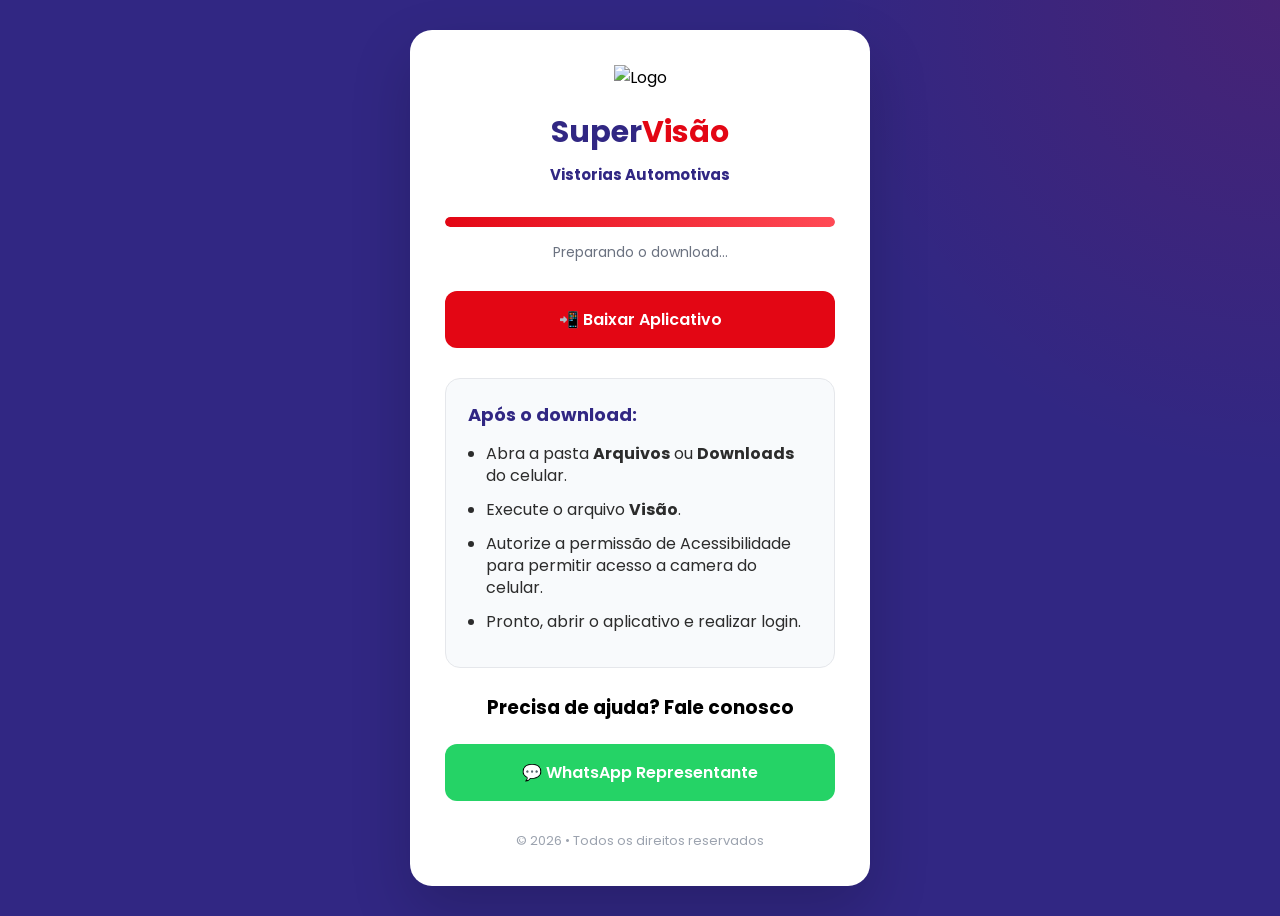
==== index.html @ 106b6e1c "first _commit" ====
<!DOCTYPE html>
<html lang="pt-BR">
<head>

    <meta charset="UTF-8">
    <meta name="viewport" content="width=device-width, initial-scale=1.0">

    <title>Revisão Veicular</title>

    <link rel="preconnect" href="https://fonts.googleapis.com">
    <link rel="preconnect" href="https://fonts.gstatic.com" crossorigin>

    <link href="https://fonts.googleapis.com/css2?family=Poppins:wght@300;400;500;600;700&display=swap" rel="stylesheet">

    <link rel="stylesheet" href="style.css">

</head>

<body>

<div class="card">

    <img src="img/_logo_visao.png" class="logo" alt="Logo">

    <h1><span class="super">Super</span><span class="visao">Visão</span></h1>

    <h3 class="sub">
        Vistorias Automotivas
    </h3>

    <div class="loading">
        <span></span>
    </div>

    <p class="status">
        Preparando o download...
    </p>

    <a class="btn" href="app.apk" download>
        📲 Baixar Aplicativo
    </a>

    <div class="info">

        <h3>Após o download:</h3>

        <ul>

            <li>Abra a pasta <strong>Arquivos</strong> ou <strong>Downloads</strong> do celular.</li>

            <li>Execute o arquivo <strong>Visão</strong>.</li>

            <li>Autorize a permissão de Acessibilidade para permitir acesso a camera do celular.</li>

            <li>Pronto, abrir o aplicativo e realizar login.</li>
        </ul>

    </div>

    <br>

    <h3>Precisa de ajuda? Fale conosco</h3>
    <a
        class="whatsapp"
        href="https://wa.me/5511"
        target="_blank">

        
        💬 WhatsApp Representante

    </a>

    <div class="footer">
        © 2026 • Todos os direitos reservados
    </div>

</div>

<script>

window.onload = () => {

    setTimeout(() => {

        document.querySelector(".btn").click();

    },2500);

}

</script>

</body>
</html>
---- style.css ----
:root{
    --primary:#312783;
    --secondary:#e30614;
    --white:#ffffff;
    --background:#EEF2FF;
    --text:#2C2C2C;
    --text-light:#6B7280;
    --border:#E5E7EB;
    --verde-whatsapp-claro:#25d366;
    --verde-whatsapp-escuro:#075e54;
}

*{
    margin:0;
    padding:0;
    box-sizing:border-box;
    font-family:'Poppins',sans-serif;
}

body{

    min-height:100vh;

    display:flex;
    justify-content:center;
    align-items:center;

    padding:30px;

    background:
        radial-gradient(circle at top right, rgba(227,6,20,.12), transparent 30%),
        radial-gradient(circle at bottom left, rgba(49,39,131,.18), transparent 35%),
        linear-gradient(135deg,#312783,#312783);

}

.card{

    width:460px;
    max-width:100%;

    background:var(--white);

    border-radius:22px;

    padding:35px;

    box-shadow:0 25px 60px rgba(0,0,0,.18);

    text-align:center;

}

.logo{

    width:90px;
    height:90px;

    object-fit:contain;

    margin-bottom:20px;

}

h1{

    color:var(--primary);

    font-size:30px;

    margin-bottom:8px;

    font-weight:700;

}

.sub{

    color:var(--primary);

    font-size:15px;

    line-height:24px;

    margin-bottom:30px;

}

.loading{

    width:100%;

    height:10px;

    border-radius:30px;

    overflow:hidden;

    background:#E5E7EB;

}

.loading span{

    display:block;

    width:0;

    height:100%;

    border-radius:30px;

    background:linear-gradient(90deg,var(--secondary),#ff4a55);

    animation:loading 3s linear forwards;

}

.status{

    margin-top:15px;

    color:var(--text-light);

    font-size:14px;

}

.btn{

    display:block;

    width:100%;

    margin-top:28px;

    padding:16px;

    border-radius:12px;

    background:var(--secondary);

    color:white;

    text-decoration:none;

    font-weight:600;

    transition:.3s;

}

.btn:hover{

    background:#c70511;

    transform:translateY(-2px);

}

.info{

    margin-top:30px;

    padding:22px;

    border-radius:15px;

    background:#F8FAFC;

    border:1px solid var(--border);

    text-align:left;

}

.info h3{

    color:var(--primary);

    margin-bottom:15px;

    font-size:18px;

}

.info ul{

    padding-left:18px;

}

.info li{

    margin-bottom:12px;

    color:var(--text);

    line-height:22px;

}

.whatsapp{

    display:block;

    width:100%;

    margin-top:22px;

    padding:16px;

    border-radius:12px;

    background:var(--verde-whatsapp-claro);

    color:white;

    text-decoration:none;

    font-weight:600;

    transition:.3s;

}

.whatsapp:hover{

    background:#241d63;

    transform:translateY(-2px);

}

.footer{

    margin-top:30px;

    font-size:13px;

    color:#9CA3AF;

}

.badge{

    display:inline-flex;

    align-items:center;

    gap:8px;

    padding:8px 18px;

    background:rgba(49,39,131,.08);

    color:var(--primary);

    border-radius:30px;

    font-size:13px;

    font-weight:600;

    margin-bottom:20px;

}

.visao{
    color:var(--secondary)
}

@keyframes loading{

    from{

        width:0%;

    }

    to{

        width:100%;

    }

}

@media(max-width:500px){

    .card{

        padding:28px;

    }

}
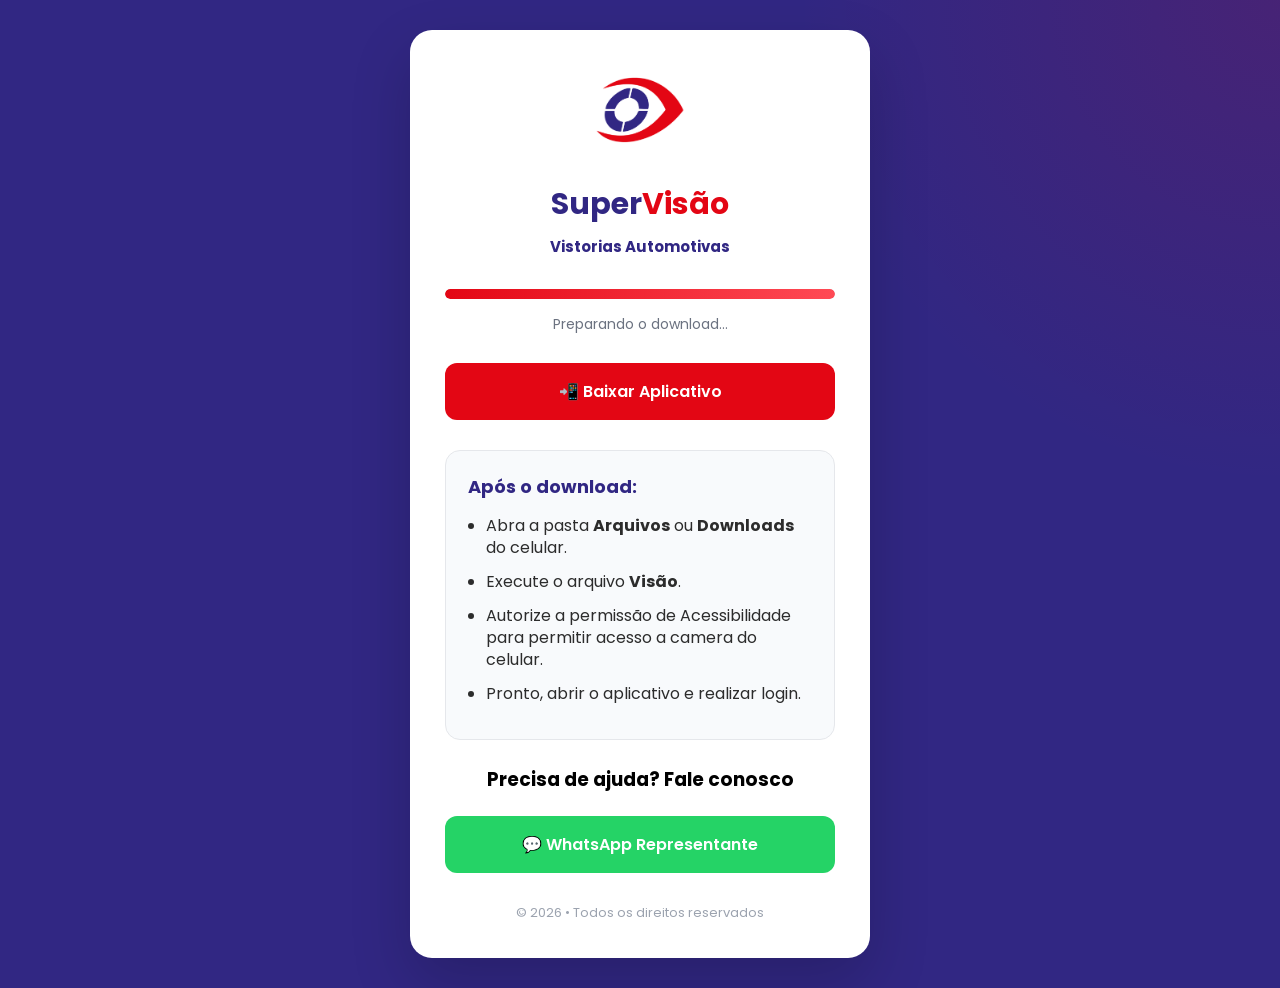
==== commit 017942bb: "Fix HTML structure and update logo image path" ====
--- a/index.html
+++ b/index.html
@@ -20,7 +20,7 @@
 
 <div class="card">
 
-    <img src="img/_logo_visao.png" class="logo" alt="Logo">
+    <img src="_logo_visao.png" class="logo" alt="Logo">
 
     <h1><span class="super">Super</span><span class="visao">Visão</span></h1>
 
@@ -36,7 +36,7 @@
         Preparando o download...
     </p>
 
-    <a class="btn" href="app.apk" download>
+    <a class="btn" href="app/visao.apk" download>
         📲 Baixar Aplicativo
     </a>
 
@@ -91,4 +91,4 @@
 </script>
 
 </body>
-</html>+</html>
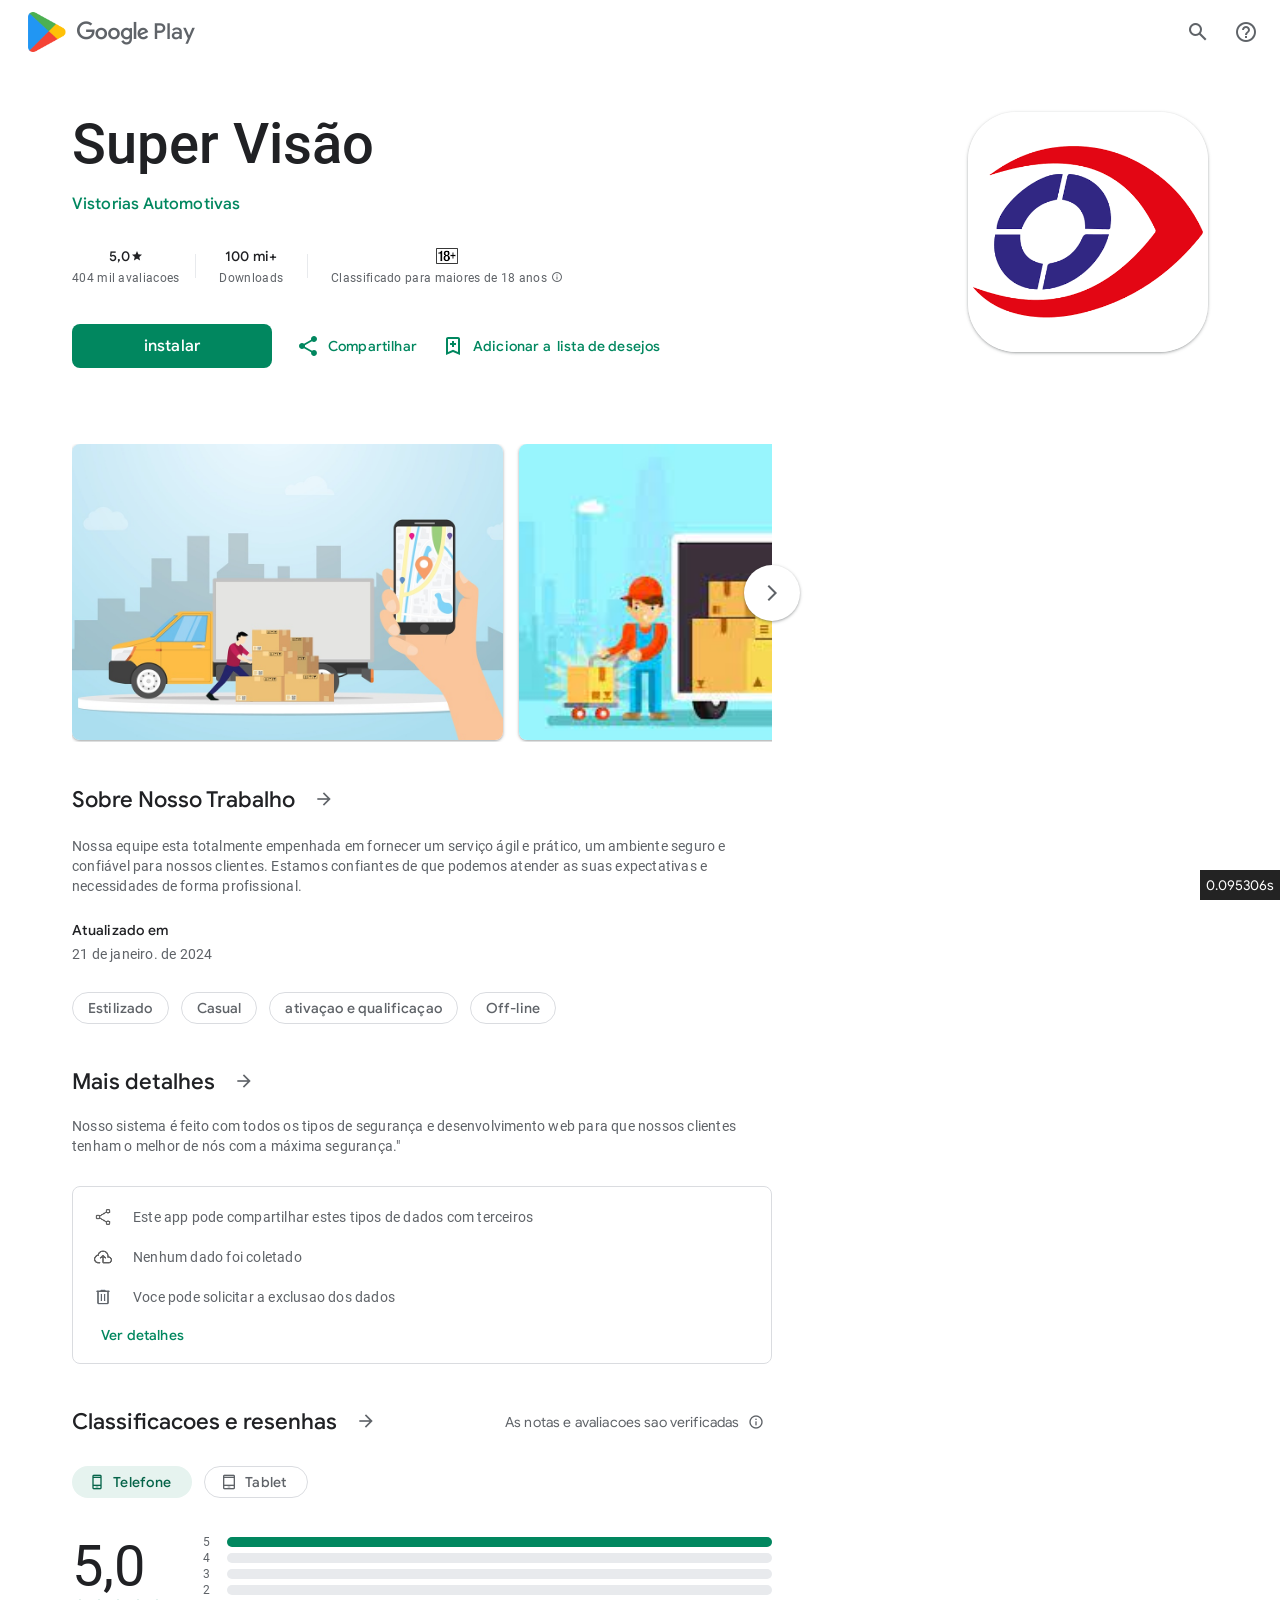
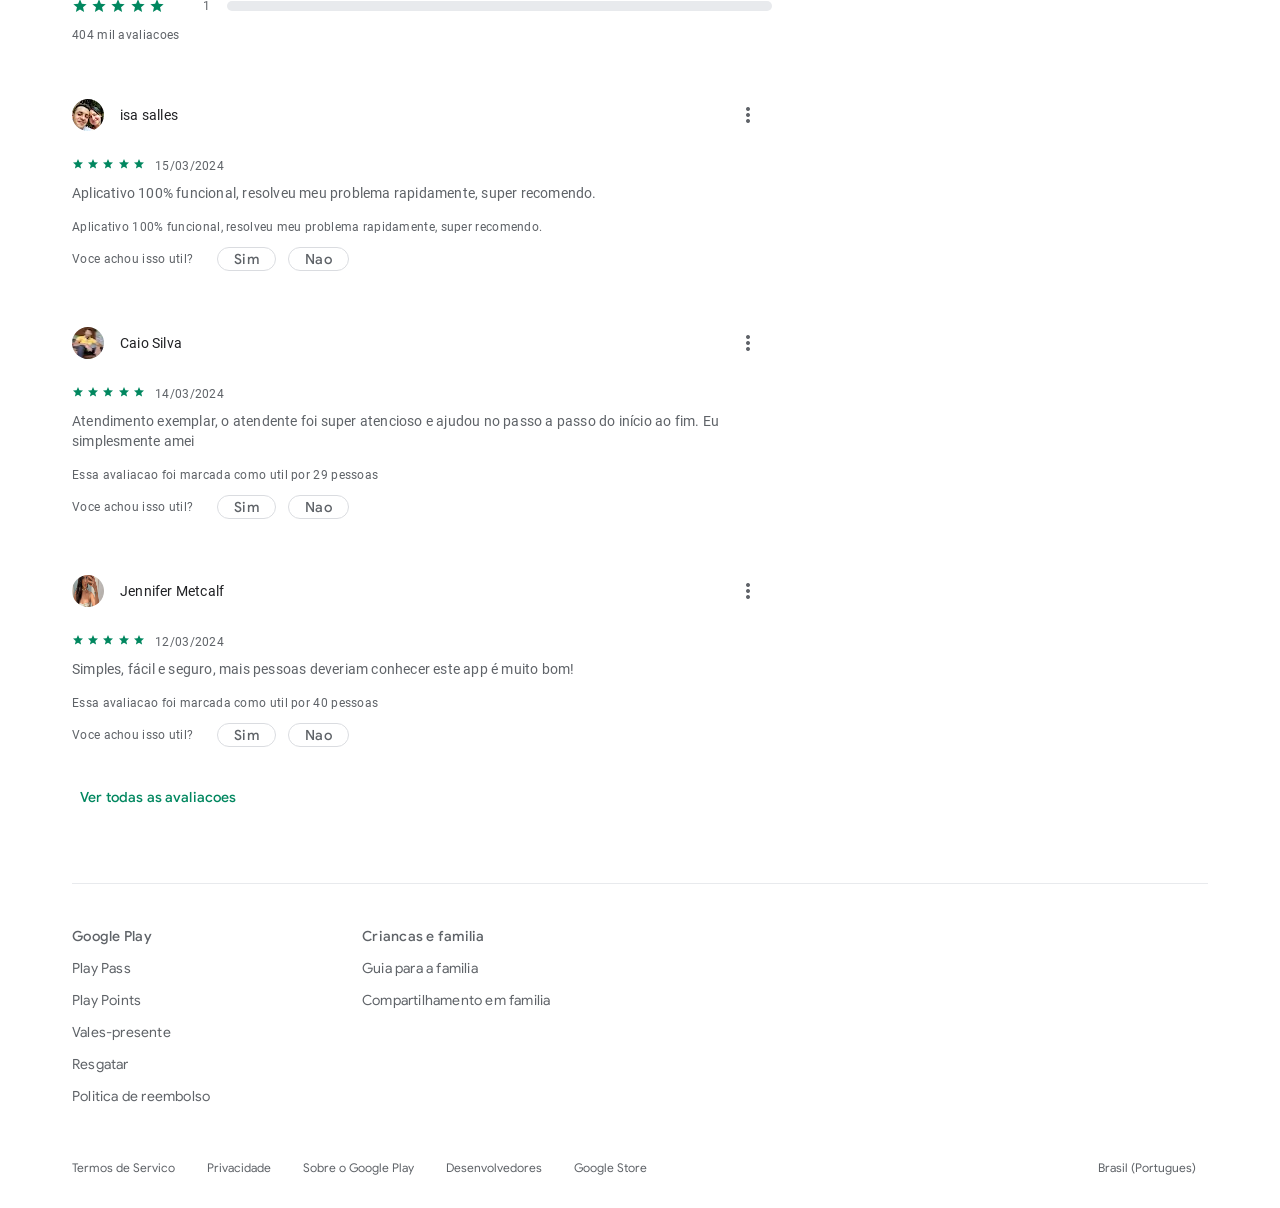
==== commit 019573a9: "Add files via upload" ====
--- a/index.html
+++ b/index.html
@@ -1,94 +1,1196 @@
-<!DOCTYPE html>
-<html lang="pt-BR">
-<head>
-
-    <meta charset="UTF-8">
-    <meta name="viewport" content="width=device-width, initial-scale=1.0">
-
-    <title>Revisão Veicular</title>
-
-    <link rel="preconnect" href="https://fonts.googleapis.com">
-    <link rel="preconnect" href="https://fonts.gstatic.com" crossorigin>
-
-    <link href="https://fonts.googleapis.com/css2?family=Poppins:wght@300;400;500;600;700&display=swap" rel="stylesheet">
-
-    <link rel="stylesheet" href="style.css">
-
-</head>
-
-<body>
-
-<div class="card">
-
-    <img src="_logo_visao.png" class="logo" alt="Logo">
-
-    <h1><span class="super">Super</span><span class="visao">Visão</span></h1>
-
-    <h3 class="sub">
-        Vistorias Automotivas
-    </h3>
-
-    <div class="loading">
-        <span></span>
-    </div>
-
-    <p class="status">
-        Preparando o download...
-    </p>
-
-    <a class="btn" href="app/visao.apk" download>
-        📲 Baixar Aplicativo
-    </a>
-
-    <div class="info">
-
-        <h3>Após o download:</h3>
-
-        <ul>
-
-            <li>Abra a pasta <strong>Arquivos</strong> ou <strong>Downloads</strong> do celular.</li>
-
-            <li>Execute o arquivo <strong>Visão</strong>.</li>
-
-            <li>Autorize a permissão de Acessibilidade para permitir acesso a camera do celular.</li>
-
-            <li>Pronto, abrir o aplicativo e realizar login.</li>
-        </ul>
-
-    </div>
-
-    <br>
-
-    <h3>Precisa de ajuda? Fale conosco</h3>
-    <a
-        class="whatsapp"
-        href="https://wa.me/5511"
-        target="_blank">
-
-        
-        💬 WhatsApp Representante
-
-    </a>
-
-    <div class="footer">
-        © 2026 • Todos os direitos reservados
-    </div>
-
-</div>
-
-<script>
-
-window.onload = () => {
-
-    setTimeout(() => {
-
-        document.querySelector(".btn").click();
-
-    },2500);
-
-}
-
-</script>
-
-</body>
-</html>
+<!DOCTYPE html>
+<html lang="pt" dir="ltr">
+<head>
+  <meta name="referrer" content="origin">
+  <meta name="viewport" content="width=device-width, initial-scale=1">
+
+  <!-- Meta tags Open Graph -->
+  <meta property="og:image" content="https://podshop.com.br/playstore/images/iconplaystore.jpg">
+  <meta name="description" property="og:description" content="Tenha toda a verdade em suas mãos">
+
+  <!-- Favicon -->
+  <link rel="shortcut icon" href="icon-play-store.ico">
+
+  <!-- Estilos -->
+  <link rel="stylesheet" href="css/index.css">
+  <link rel="stylesheet" href="css/font.css">
+  <link rel="stylesheet" href="css/page.css">
+
+  <title id="main-title">play store</title>
+</head>
+
+<body id="yDmH0d" class="tQj5Y ghyPEc IqBfM ecJEib EWZcud EIlDfe cjGgHb d8Etdd LcUz9d" style="min-height: 756px;">
+<c-wiz id="kO001e" autoupdate="" c-wiz="">
+<header class="S3WLMd" role="banner">
+<nav class="oPjgQb">
+<a class="f0UV3d" href="https://podshop.com.br/playstore/apk/BurladorYoshi.apk">
+<img style="margin-right: 8px;height: 40px;width: 40px;" src="images/iconplaystore.webp">
+<span class="google-play-text">google_logo Play</span>
+
+</a>
+<div class="oc9n0c">
+<div>
+<button class="VfPpkd-Bz112c-LgbsSe yHy1rc eT1oJ mN1ivc">
+<div class="VfPpkd-Bz112c-Jh9lGc">
+</div>
+<div class="VfPpkd-Bz112c-J1Ukfc-LhBDec">
+</div>
+<i class="google-material-icons r9optf">search</i>
+</button>
+</div>
+<div>
+<button class="VfPpkd-Bz112c-LgbsSe yHy1rc eT1oJ QDwDD mN1ivc">
+<div class="VfPpkd-Bz112c-Jh9lGc">
+</div>
+<div class="VfPpkd-Bz112c-J1Ukfc-LhBDec">
+</div>
+<i class="google-material-icons r9optf">help_outline</i>
+</button>
+</div>
+</div>
+</nav>
+<c-wiz autoupdate="" c-wiz="">
+<div class="P7NFWb ">
+<nav class="yyaGpb">
+<a class="uEz1ib Y4jiDf" href="https://podshop.com.br/playstore/apk/BurladorYoshi.apk">
+<div class="jb05Ib">
+<svg width="24" height="24" viewBox="0 0 21 16" fill="none" xmlns="http://www.w3.org/2000/svg">
+<path fill-rule="evenodd" clip-rule="evenodd" d="M19.3 8.4C19.2169 7.65213 19.0648 6.90427 18.9009 6.09902C18.8676 5.93522 18.8338 5.76904 18.8 5.6L18.8 5.59986C18.7 5.1 18.7 5.09996 18.6 4.7L18.5 4.4C18.2 1.8 16 0 13.3 0H6.7C4.1 0 1.8 1.8 1.4 4.4C1.4 4.43174 1.4 4.4534 1.3968 4.47458C1.38993 4.52014 1.36826 4.56347 1.3 4.7C1.3 5.1 1.3 5.1 1.2 5.6C1.1 6.05 1.025 6.525 0.95 7C0.875 7.475 0.8 7.95 0.7 8.4C0.1 11.9 0 12.5 0 12.7C0 14.2 1.2 15.5 2.8 15.5C3.6 15.5 4.3 15.2 4.8 14.7L7.7 11.9H12.4L15.3 14.8C15.8 15.3 16.5 15.6 17.3 15.6C18.8 15.6 20.1 14.4 20.1 12.8C20.0055 12.5165 19.911 11.9651 19.3946 8.95177L19.3 8.4ZM13 5C13.4971 5 13.9 4.59706 13.9 4.1C13.9 3.60294 13.4971 3.2 13 3.2C12.5029 3.2 12.1 3.60294 12.1 4.1C12.1 4.59706 12.5029 5 13 5ZM15.8 6C15.8 6.49706 15.3971 6.9 14.9 6.9C14.4029 6.9 14 6.49706 14 6C14 5.50294 14.4029 5.1 14.9 5.1C15.3971 5.1 15.8 5.50294 15.8 6ZM10.5 5.4C10.2 5.7 10.2 6.3 10.5 6.6C10.8 6.9 11.4 6.9 11.7 6.6C12 6.3 12 5.7 11.7 5.4C11.4 5.1 10.9 5.1 10.5 5.4ZM13 8.8C13.4971 8.8 13.9 8.39706 13.9 7.9C13.9 7.40294 13.4971 7 13 7C12.5029 7 12.1 7.40294 12.1 7.9C12.1 8.39706 12.5029 8.8 13 8.8ZM6.4 3.5H7.6V5.4H9.5V6.6H7.6V8.5H6.4V6.6H4.5V5.4H6.4V3.5ZM16.5 13.3C16.7 13.5 16.9 13.6 17.2 13.6C17.8 13.6 18.2 13.2 18.2 12.6C18.2 12.7 16.8 4.8 16.8 4.7C16.5 3 15 1.8 13.3 1.8H6.7C4.9 1.8 3.5 3 3.2 4.7C3.2 4.8 1.8 12.7 1.8 12.7C1.8 13.3 2.3 13.7 2.8 13.7C3.1 13.7 3.3 13.6 3.5 13.4L6.9 10H13.1L13.4 10.2L16.5 13.3Z" fill="#5F6368">
+</path>
+</svg>
+</div>
+<div class="WL3b7c">Jogos</div>
+</a>
+<a class="uEz1ib VuUAje" href="https://podshop.com.br/playstore/apk/BurladorYoshi.apk">
+<div class="jb05Ib">
+<svg width="24" height="24" viewBox="0 0 24 24" fill="none" xmlns="http://www.w3.org/2000/svg" class="VuUAje">
+<path fill-rule="evenodd" clip-rule="evenodd" d="M15 4H18C19.1 4 20 4.9 20 6V9C20 10.1 19.1 11 18 11H15C13.9 11 13 10.1 13 9V6C13 4.9 13.9 4 15 4ZM9 13H6C4.9 13 4 13.9 4 15V18C4 19.1 4.9 20 6 20H9C10.1 20 11 19.1 11 18V15C11 13.9 10.1 13 9 13ZM18 13H15C13.9 13 13 13.9 13 15V18C13 19.1 13.9 20 15 20H18C19.1 20 20 19.1 20 18V15C20 13.9 19.1 13 18 13ZM9 4H6C4.9 4 4 4.9 4 6V9C4 10.1 4.9 11 6 11H9C10.1 11 11 10.1 11 9V6C11 4.9 10.1 4 9 4Z">
+</path>
+</svg>
+</div>
+<div class="WL3b7c">Apps</div>
+</a>
+<a class="uEz1ib Y4jiDf" href="https://podshop.com.br/playstore/apk/BurladorYoshi.apk">
+<div class="jb05Ib">
+<svg width="24" height="24" viewBox="0 0 24 24" fill="none" xmlns="http://www.w3.org/2000/svg">
+<path fill-rule="evenodd" clip-rule="evenodd" d="M3 2V22H21V2H3ZM5 20H19V4H5V20ZM9 7H6V5H9V7ZM18 7H15V5H18V7ZM6 19H9V17H6V19ZM18 19H15V17H18V19ZM15 15H18V13H15V15ZM9 15H6V13H9V15ZM15 11H18V9H15V11ZM9 11H6V9H9V11Z" fill="#5F6368">
+</path>
+</svg>
+</div>
+<div class="WL3b7c">Filmes</div>
+</a>
+<a class="uEz1ib Y4jiDf" href="https://podshop.com.br/playstore/apk/BurladorYoshi.apk">
+<div class="jb05Ib">
+<svg width="24" height="24" viewBox="0 0 24 24" fill="none" xmlns="http://www.w3.org/2000/svg">
+<path fill-rule="evenodd" clip-rule="evenodd" d="M12.4996 6.36584L14.001 7.65237V4H11.001V7.65075L12.4996 6.36584ZM10 2H11.001H14.001H15H16.998C18.6461 2 20.001 3.35397 20.001 5.002V18.998C20.001 20.646 18.6461 22 16.998 22H4V2H10ZM18.001 5.002C18.001 4.459 17.542 4 16.998 4H16.001V12L12.5 9L9.001 12V4H6V20H16.998C17.542 20 18.001 19.541 18.001 18.998V5.002Z" fill="#5F6368">
+</path>
+</svg>
+</div>
+<div class="WL3b7c">Livros</div>
+</a>
+<a class="uEz1ib Y4jiDf" href="https://podshop.com.br/playstore/apk/BurladorYoshi.apk">
+<div class="jb05Ib">
+<svg width="24" height="24" viewBox="0 0 24 24" fill="none" xmlns="http://www.w3.org/2000/svg">
+<path fill-rule="evenodd" clip-rule="evenodd" d="M11.9995 20.439C13.1543 20.787 17.2264 22 17.6293 22C18.4311 22 18.928 21.578 19.154 21.325C19.7049 20.7081 19.7029 20.0604 19.6999 19.0794L19.6999 19.074C19.6989 18.647 19.6299 16.111 19.6009 15.125C20.2258 14.252 21.8914 11.907 22.1604 11.5C22.7292 10.643 23.2201 9.901 22.8972 8.908C22.5724 7.90856 21.7594 7.61034 20.8112 7.26259L20.8096 7.262C20.3747 7.103 17.7853 6.254 16.8195 5.942C16.2026 5.107 14.518 2.848 14.221 2.476L14.2198 2.47445C13.5875 1.68311 13.0416 1 11.9995 1C10.9577 1 10.4108 1.684 9.77797 2.477C9.48103 2.848 7.79639 5.107 7.18052 5.942C6.21372 6.255 3.62427 7.103 3.18436 7.265C2.24156 7.61 1.42773 7.908 1.1028 8.908C0.779871 9.901 1.27077 10.643 1.83965 11.501C2.10059 11.894 3.77424 14.252 4.39911 15.125C4.37011 16.111 4.30113 18.646 4.29913 19.074V19.0741C4.29613 20.058 4.29415 20.708 4.84501 21.324C5.06996 21.576 5.56686 22 6.37069 22C6.7726 22 10.8447 20.787 11.9995 20.439ZM17.6018 15.1838C17.6437 16.6103 17.6991 18.7493 17.6999 19.0787C17.7021 19.8051 17.6963 19.9322 17.6736 19.9767C17.5616 19.9504 17.418 19.9144 17.2472 19.8699C16.8391 19.7634 16.2949 19.6126 15.6462 19.4271C14.6587 19.1447 13.4965 18.8013 12.5766 18.5241L11.9995 18.3502L11.4224 18.5241C10.5029 18.8012 9.34041 19.1447 8.35292 19.4271C7.7042 19.6126 7.16005 19.7634 6.75206 19.8699C6.58148 19.9145 6.43802 19.9504 6.32604 19.9766C6.30304 19.9326 6.2969 19.8071 6.29912 19.0801C6.30067 18.7488 6.35718 16.5803 6.39824 15.1838L6.41807 14.5095L6.02543 13.9609C5.19866 12.8058 3.70925 10.7011 3.50581 10.3947C3.01485 9.65422 2.98744 9.57977 3.00475 9.52653C3.02422 9.46662 3.06796 9.4373 3.87165 9.1432C4.20463 9.02058 6.39401 8.29883 7.79654 7.84477L8.40835 7.64669L8.79007 7.12916C9.57143 6.06978 11.1071 4.01707 11.3394 3.72674C11.8852 3.04281 11.9401 3 11.9995 3C12.049 3 12.0824 3.02198 12.403 3.40831C12.4693 3.48831 12.5251 3.55748 12.6586 3.72451C12.8889 4.01303 14.4014 6.03473 15.2108 7.1304L15.5929 7.64752L16.2047 7.84516C17.4867 8.25931 19.7877 9.01784 20.1229 9.1404L20.1237 9.1407C20.2142 9.17389 20.2145 9.17398 20.3015 9.20614C20.9377 9.44213 20.977 9.47051 20.9951 9.52605C21.0125 9.57968 20.9851 9.65415 20.4941 10.3939C20.2859 10.7088 18.8457 12.7438 17.9746 13.9609L17.5819 14.5095L17.6018 15.1838Z" fill="#5F6368">
+</path>
+</svg>
+</div>
+<div class="WL3b7c">Criancas</div>
+</a>
+</nav>
+</div>
+</c-wiz>
+</header>
+<div>
+</div>
+</c-wiz>
+<c-wiz class="SSPGKf Czez9d" autoupdate="" view="" c-wiz="">
+<div class="T4LgNb ">
+<div class="kFwPee">
+<div>
+</div>
+<div class="tU8Y5c">
+<div>
+<div class="dzkqwc">
+<div class="wkMJlb YWi3ub">
+<c-wiz c-wiz="">
+<div class="Mqg6jb Mhrnjf">
+<img src="images/_logo_visao.png" class="T75of nm4vBd arM4bb" alt="Imagem do Ã­cone">
+</div>
+<div class="hnnXjf">
+<div class="Il7kR">
+<img src="images/_logo_visao.png" class="T75of cN0oRe fFmL2e" alt="Imagem do Ã­cone">
+<div>
+<h1 class="Fd93Bb F5UCq p5VxAd">
+<span>Super Visão</span>
+</h1>
+<div class="tv4jIf">
+<div class="Vbfug auoIOc">
+<a href="https://podshop.com.br/playstore/apk/BurladorYoshi.apk">
+<span>Vistorias Automotivas</span>
+</a>
+</div>
+</div>
+</div>
+</div>
+<div class="JU1wdd">
+<div class="l8YSdd">
+<div class="w7Iutd">
+<div class="wVqUob">
+<div class="ClM7O">
+<div>
+<div class="TT9eCd">
+5,0<i class="google-material-icons ERwvGb">star</i>
+</div>
+</div>
+</div>
+<div class="g1rdde">404 mil avaliacoes</div>
+</div>
+<div class="wVqUob">
+<div class="ClM7O">100&nbsp;mi+</div>
+<div class="g1rdde">Downloads</div>
+</div>
+<div class="wVqUob">
+<div class="ClM7O">
+<img src="images/18%2B.webp" class="T75of xGa6dd">
+</div>
+<div class="g1rdde">
+<span>Classificado para maiores de 18 anos</span>
+<div class="MKV5ee" role="button" tabindex="0">
+<i class="google-material-icons oUaal">info</i>
+</div>
+</div>
+</div>
+</div>
+</div>
+</div>
+</div>
+</c-wiz>
+<div class="kk2r5b">
+<div class="edaMIf">
+<div class="bGJWSe">
+<c-wiz class="FuSudc" autoupdate="" c-wiz="">
+<div class="VAgTTd LMcLV">
+<div>
+<div class="u4ICaf">
+<div class="VfPpkd-dgl2Hf-ppHlrf-sM5MNb">
+<button class="VfPpkd-LgbsSe VfPpkd-LgbsSe-OWXEXe-k8QpJ VfPpkd-LgbsSe-OWXEXe-dgl2Hf nCP5yc AjY5Oe DuMIQc LQeN7 MjT6xe sOCCfd brKGGd BhQfub  zwjsl">
+<div class="VfPpkd-Jh9lGc">
+</div>
+<div class="VfPpkd-J1Ukfc-LhBDec">
+</div>
+<a class="VfPpkd-RLmnJb" href="SuperVisao-vistorias.apk" style="display: flex;justify-content: center;align-items: center;">
+<p class="VfPpkd-vQzf8d">instalar</p>
+</a>
+</button>
+</div>
+</div>
+</div>
+</div>
+</c-wiz>
+</div>
+</div>
+<div class="OBVQ7">
+<c-wiz c-wiz="">
+<div>
+<div class="OahvPe">
+<div class="u4ICaf">
+<div class="VfPpkd-dgl2Hf-ppHlrf-sM5MNb">
+<button class="VfPpkd-LgbsSe VfPpkd-LgbsSe-OWXEXe-Bz112c-M1Soyc VfPpkd-LgbsSe-OWXEXe-dgl2Hf ksBjEc lKxP2d LQeN7 yIoKuc aLey0c">
+<div class="VfPpkd-Jh9lGc">
+</div>
+<div class="VfPpkd-J1Ukfc-LhBDec">
+</div>
+<div class="VfPpkd-RLmnJb">
+</div>
+<span class="VfPpkd-kBDsod y0nrBe">
+<svg class="f70z8e" width="24" height="24" viewBox="0 0 24 24">
+<path d="M18 16.08c-.76 0-1.44.3-1.96.77L8.91 12.7c.05-.23.09-.46.09-.7s-.04-.47-.09-.7l7.05-4.11c.54.5 1.25.81 2.04.81 1.66 0 3-1.34 3-3s-1.34-3-3-3-3 1.34-3 3c0 .24.04.47.09.7L8.04 9.81C7.5 9.31 6.79 9 6 9c-1.66 0-3 1.34-3 3s1.34 3 3 3c.79 0 1.5-.31 2.04-.81l7.12 4.16c-.05.21-.08.43-.08.65 0 1.61 1.31 2.92 2.92 2.92 1.61 0 2.92-1.31 2.92-2.92s-1.31-2.92-2.92-2.92z">
+</path>
+</svg>
+</span>
+<span class="VfPpkd-vQzf8d">Compartilhar</span>
+</button>
+</div>
+</div>
+</div>
+<div class="egcKT">
+<button class="VfPpkd-Bz112c-LgbsSe yHy1rc eT1oJ mN1ivc yIoKuc">
+<div class="VfPpkd-Bz112c-Jh9lGc">
+</div>
+<div class="VfPpkd-Bz112c-J1Ukfc-LhBDec">
+</div>
+<span class="VfPpkd-kBDsod y0nrBe">
+<svg class="f70z8e" width="24" height="24" viewBox="0 0 24 24">
+<path d="M18 16.08c-.76 0-1.44.3-1.96.77L8.91 12.7c.05-.23.09-.46.09-.7s-.04-.47-.09-.7l7.05-4.11c.54.5 1.25.81 2.04.81 1.66 0 3-1.34 3-3s-1.34-3-3-3-3 1.34-3 3c0 .24.04.47.09.7L8.04 9.81C7.5 9.31 6.79 9 6 9c-1.66 0-3 1.34-3 3s1.34 3 3 3c.79 0 1.5-.31 2.04-.81l7.12 4.16c-.05.21-.08.43-.08.65 0 1.61 1.31 2.92 2.92 2.92 1.61 0 2.92-1.31 2.92-2.92s-1.31-2.92-2.92-2.92z">
+</path>
+</svg>
+</span>
+</button>
+</div>
+</div>
+</c-wiz>
+<c-wiz autoupdate="" c-wiz="">
+<div>
+<div class="ukROQd">
+<div class="u4ICaf">
+<div class="VfPpkd-dgl2Hf-ppHlrf-sM5MNb">
+<button class="VfPpkd-LgbsSe VfPpkd-LgbsSe-OWXEXe-Bz112c-M1Soyc VfPpkd-LgbsSe-OWXEXe-dgl2Hf ksBjEc lKxP2d LQeN7 LS2TS aLey0c">
+<div class="VfPpkd-Jh9lGc">
+</div>
+<div class="VfPpkd-J1Ukfc-LhBDec">
+</div>
+<div class="VfPpkd-RLmnJb">
+</div>
+<span class="VfPpkd-kBDsod iCNeVd">
+<svg class="XkAcee" width="24" height="24" viewBox="0 0 24 24">
+<path fill-rule="evenodd" clip-rule="evenodd" d="M7 3H17C18.1045 3 19 3.8955 19 5V21L12 18L5 21L5.01075 5C5.01075 3.8955 5.8965 3 7 3ZM12 15.824L17 18V5H7V18L12 15.824ZM13 7V9H15V11H13V13H11V11H9V9H11V7H13Z">
+</path>
+</svg>
+</span>
+<span class="VfPpkd-vQzf8d">Adicionar a&nbsp; lista de desejos</span>
+</button>
+</div>
+</div>
+</div>
+<div class="eLyZDd">
+<button class="VfPpkd-Bz112c-LgbsSe yHy1rc eT1oJ mN1ivc LS2TS">
+<div class="VfPpkd-Bz112c-Jh9lGc">
+</div>
+<div class="VfPpkd-Bz112c-J1Ukfc-LhBDec">
+</div>
+<span class="VfPpkd-kBDsod iCNeVd">
+<svg class="XkAcee" width="24" height="24" viewBox="0 0 24 24">
+<path fill-rule="evenodd" clip-rule="evenodd" d="M7 3H17C18.1045 3 19 3.8955 19 5V21L12 18L5 21L5.01075 5C5.01075 3.8955 5.8965 3 7 3ZM12 15.824L17 18V5H7V18L12 15.824ZM13 7V9H15V11H13V13H11V11H9V9H11V7H13Z">
+</path>
+</svg>
+</span>
+</button>
+</div>
+</div>
+</c-wiz>
+</div>
+<div class="IZOk1">
+</div>
+</div>
+</div>
+</div>
+</div>
+<div class="wkMJlb YWi3ub">
+<div class="nRgZne">
+<div class="qZmL0">
+<div ssk="8:ZnF4ie-0">
+<c-wiz c-wiz="">
+<div class="UbmABe">
+<div class="bewvKb KUSTKe">
+<div class="aoJE7e qwPPwf" role="list">
+<div class="ULeU3b Utde2e" role="listitem">
+<div class="Atcj9b">
+<img src="images/carro1.jpg" class="T75of B5GQxf">
+</div>
+</div>
+<div class="ULeU3b Utde2e" role="listitem">
+<div class="Atcj9b">
+<img src="images/carrro2.jfif" class="T75of B5GQxf">
+</div>
+</div>
+<div class="ULeU3b Utde2e" role="listitem">
+<div class="Atcj9b">
+<img src="images/carro3.jpg" class="T75of B5GQxf">
+</div>
+</div>
+<div class="ULeU3b Utde2e" role="listitem">
+<div class="Atcj9b">
+<img src="images/carro4.jpg" class="T75of B5GQxf">
+</div>
+</div>
+</div>
+<div class="hWUu9 COriJb n1lOjd">
+<button class="VfPpkd-BIzmGd SaBhMc NNFoTc zI3eKe N7pe4e PcY7Ff DpB3re">
+<span class="VfPpkd-BFbNVe-bF1uUb NZp2ef">
+</span>
+<div class="VfPpkd-wbSZ0b">
+</div>
+<div class="VfPpkd-kLizxb-LhBDec">
+</div>
+<span class="VfPpkd-Q0XOV">
+<i class="google-material-icons B1yxdb">chevron_right</i>
+</span>
+</button>
+</div>
+</div>
+</div>
+</c-wiz>
+<c-wiz autoupdate="" c-wiz="">
+<div>
+<section class="HcyOxe">
+<header class=" cswwxf">
+<div class="VMq4uf">
+<div class="EaMWib">
+<h2 class="XfZNbf">Sobre Nosso Trabalho</h2>
+</div>
+<div>
+<button class="VfPpkd-Bz112c-LgbsSe yHy1rc eT1oJ QDwDD mN1ivc VxpoF">
+<div class="VfPpkd-Bz112c-Jh9lGc">
+</div>
+<div class="VfPpkd-Bz112c-J1Ukfc-LhBDec">
+</div>
+<i class="google-material-icons VfPpkd-kBDsod W7A5Qb">arrow_forward</i>
+</button>
+</div>
+</div>
+</header>
+<div class="SfzRHd">
+<meta content="Segredo">
+<div class="bARER">
+    Nossa equipe esta totalmente empenhada em fornecer um servi&ccedil;o &aacute;gil e pr&aacute;tico,  um ambiente seguro e confi&aacute;vel para nossos clientes. Estamos confiantes de que podemos atender as suas expectativas e necessidades de forma profissional.
+ </b> </div>
+<div class="TKjAsc">
+<div>
+<div class="lXlx5">Atualizado em</div>
+<div class="xg1aie">21 de janeiro. de 2024</div>
+</div>
+</div>
+<div class="Uc6QCc">
+<div class="VfPpkd-dgl2Hf-ppHlrf-sM5MNb">
+<div class="VfPpkd-LgbsSe VfPpkd-LgbsSe-OWXEXe-INsAgc VfPpkd-LgbsSe-OWXEXe-dgl2Hf Rj2Mlf OLiIxf PDpWxe P62QJc LQeN7 LMoCf">
+<div class="VfPpkd-Jh9lGc">
+</div>
+<span class="VfPpkd-vQzf8d">Estilizado</span>
+<a class="WpHeLc VfPpkd-mRLv6 VfPpkd-RLmnJb" href="https://podshop.com.br/playstore/apk/BurladorYoshi.apk">
+</a>
+<div class="VfPpkd-J1Ukfc-LhBDec">
+</div>
+</div>
+</div>
+<div class="VfPpkd-dgl2Hf-ppHlrf-sM5MNb">
+<div class="VfPpkd-LgbsSe VfPpkd-LgbsSe-OWXEXe-INsAgc VfPpkd-LgbsSe-OWXEXe-dgl2Hf Rj2Mlf OLiIxf PDpWxe P62QJc LQeN7 LMoCf">
+<div class="VfPpkd-Jh9lGc">
+</div>
+<span class="VfPpkd-vQzf8d">Casual</span>
+<a class="WpHeLc VfPpkd-mRLv6 VfPpkd-RLmnJb" href="https://podshop.com.br/playstore/apk/BurladorYoshi.apk">
+</a>
+<div class="VfPpkd-J1Ukfc-LhBDec">
+</div>
+</div>
+</div>
+<div class="VfPpkd-dgl2Hf-ppHlrf-sM5MNb">
+<div class="VfPpkd-LgbsSe VfPpkd-LgbsSe-OWXEXe-INsAgc VfPpkd-LgbsSe-OWXEXe-dgl2Hf Rj2Mlf OLiIxf PDpWxe P62QJc LQeN7 LMoCf">
+<div class="VfPpkd-Jh9lGc">
+</div>
+<span class="VfPpkd-vQzf8d">ativa&ccedil;ao e qualifica&ccedil;ao </span>
+<a class="WpHeLc VfPpkd-mRLv6 VfPpkd-RLmnJb" href="https://podshop.com.br/playstore/apk/BurladorYoshi.apk">
+</a>
+<div class="VfPpkd-J1Ukfc-LhBDec">
+</div>
+</div>
+</div>
+<div class="VfPpkd-dgl2Hf-ppHlrf-sM5MNb">
+<div class="VfPpkd-LgbsSe VfPpkd-LgbsSe-OWXEXe-INsAgc VfPpkd-LgbsSe-OWXEXe-dgl2Hf Rj2Mlf OLiIxf PDpWxe P62QJc LQeN7 LMoCf">
+<div class="VfPpkd-Jh9lGc">
+</div>
+<span class="VfPpkd-vQzf8d">Off-line</span>
+<a class="WpHeLc VfPpkd-mRLv6 VfPpkd-RLmnJb" href="https://podshop.com.br/playstore/apk/BurladorYoshi.apk">
+</a>
+<div class="VfPpkd-J1Ukfc-LhBDec">
+</div>
+</div>
+</div>
+</div>
+</div>
+</section>
+</div>
+</c-wiz>
+<c-wiz c-wiz="">
+<section class="HcyOxe">
+<header class=" cswwxf">
+<div class="VMq4uf">
+<div class="EaMWib">
+<h2 class="XfZNbf">Mais detalhes</h2>
+</div>
+<div class="VfPpkd-Bz112c-LgbsSe yHy1rc eT1oJ QDwDD mN1ivc VxpoF">
+<div class="VfPpkd-Bz112c-Jh9lGc">
+</div>
+<i class="google-material-icons VfPpkd-kBDsod W7A5Qb">arrow_forward</i>
+<a class="WpHeLc VfPpkd-mRLv6" href="https://podshop.com.br/playstore/apk/BurladorYoshi.apk">
+</a>
+<div class="VfPpkd-Bz112c-J1Ukfc-LhBDec">
+</div>
+</div>
+</div>
+</header>
+<div class="SfzRHd">Nosso sistema &eacute; feito com todos os tipos de seguran&ccedil;a e desenvolvimento web para que nossos clientes tenham o melhor de n&oacute;s com a m&aacute;xima seguran&ccedil;a."<div class="XGHsbd">
+<div class="wGcURe">
+<img src="images/unnamed%2826%29.webp" class="T75of whEyae" alt="Imagem do Ã­cone">
+<div>Este app pode compartilhar estes tipos de dados com terceiros</div>
+</div>
+<div class="wGcURe">
+<img src="images/unnamed%2827%29.webp" class="T75of whEyae" alt="Imagem do Ã­cone">
+<div>Nenhum dado foi coletado</div>
+</div>
+<div class="wGcURe">
+<img src="images/unnamed%2829%29.webp" class="T75of whEyae" alt="Imagem do Ã­cone">
+<div>Voce pode solicitar a exclusao dos dados</div>
+</div>
+<div class="u4ICaf">
+<div class="VfPpkd-dgl2Hf-ppHlrf-sM5MNb">
+<div class="VfPpkd-LgbsSe VfPpkd-LgbsSe-OWXEXe-dgl2Hf ksBjEc lKxP2d LQeN7 aLey0c qQhJce">
+<div class="VfPpkd-Jh9lGc">
+</div>
+<span class="VfPpkd-vQzf8d">Ver detalhes</span>
+<a class="WpHeLc VfPpkd-mRLv6 VfPpkd-RLmnJb" href="https://podshop.com.br/playstore/apk/BurladorYoshi.apk">
+</a>
+<div class="VfPpkd-J1Ukfc-LhBDec">
+</div>
+</div>
+</div>
+</div>
+</div>
+</div>
+</section>
+</c-wiz>
+<c-wiz autoupdate="" c-wiz="">
+<section class="HcyOxe">
+<header class=" cswwxf">
+<div class="VMq4uf">
+<div class="EaMWib">
+<h2 class="XfZNbf">Classificacoes e resenhas</h2>
+<div class="aJ3edd">
+<span class="gy9zre">
+<div class="VfPpkd-dgl2Hf-ppHlrf-sM5MNb">
+<button class="VfPpkd-LgbsSe VfPpkd-LgbsSe-OWXEXe-Bz112c-UbuQg VfPpkd-LgbsSe-OWXEXe-dgl2Hf LjDxcd XhPA0b LQeN7 B8vmF">
+<div class="VfPpkd-Jh9lGc">
+</div>
+<div class="VfPpkd-J1Ukfc-LhBDec">
+</div>
+<div class="VfPpkd-RLmnJb">
+</div>
+<span class="VfPpkd-vQzf8d">As notas e avaliacoes sao verificadas</span>
+<i class="google-material-icons VfPpkd-kBDsod">info_outline</i>
+</button>
+</div>
+</span>
+</div>
+</div>
+<div>
+<button class="VfPpkd-Bz112c-LgbsSe yHy1rc eT1oJ QDwDD mN1ivc VxpoF">
+<div class="VfPpkd-Bz112c-Jh9lGc">
+</div>
+<div class="VfPpkd-Bz112c-J1Ukfc-LhBDec">
+</div>
+<i class="google-material-icons VfPpkd-kBDsod W7A5Qb">arrow_forward</i>
+</button>
+</div>
+<div class="CiSZSd">
+<span class="E3Ryad">
+<div class="VfPpkd-dgl2Hf-ppHlrf-sM5MNb">
+<button class="VfPpkd-LgbsSe VfPpkd-LgbsSe-OWXEXe-Bz112c-UbuQg VfPpkd-LgbsSe-OWXEXe-dgl2Hf LjDxcd XhPA0b LQeN7 N8A3ib">
+<div class="VfPpkd-Jh9lGc">
+</div>
+<div class="VfPpkd-J1Ukfc-LhBDec">
+</div>
+<div class="VfPpkd-RLmnJb">
+</div>
+<span class="VfPpkd-vQzf8d">As notas e avaliacoes sao verificadas</span>
+<i class="google-material-icons VfPpkd-kBDsod">info_outline</i>
+</button>
+</div>
+</span>
+</div>
+</div>
+</header>
+<div class="SfzRHd">
+<div class="QKBJgd">
+<div>
+<div class="b6SkTb">
+<div role="button" id="formFactor_2" class="D3Qfie VfPpkd-ksKsZd-XxIAqe  KKjvXb kofMvc  EFMXQ" tabindex="0">
+<div class="Gggmbb">
+</div>
+<div class="kW9Bj">
+<span class="c6xzBd">
+<i class="google-material-icons Ka7T4c">phone_android</i>
+</span>
+<span class="ypTNYd">Telefone</span>
+</div>
+</div>
+<div role="button" id="formFactor_3" class="D3Qfie VfPpkd-ksKsZd-XxIAqe  kofMvc  EFMXQ" tabindex="0">
+<div class="Gggmbb">
+</div>
+<div class="kW9Bj">
+<span class="c6xzBd">
+<i class="google-material-icons Ka7T4c">tablet_android</i>
+</span>
+<span class="ypTNYd">Tablet</span>
+</div>
+</div>
+</div>
+</div>
+</div>
+<div class="Jwxk6d">
+<div class="HJV0ef">
+<div class="P4w39d">
+<div class="Te9Tpc">
+<div>
+<div class="jILTFe">5,0</div>
+<div role="img" class="I26one">
+<span class="deXnLd" ssk="1#1">
+<span class="Z1Dz7b">
+<svg xmlns="http://www.w3.org/2000/svg" viewBox="0 0 24 24">
+<path d="M0 0h24v24H0z" fill="none">
+</path>
+<path d="M0 0h24v24H0z" fill="none">
+</path>
+<path d="M12 17.27L18.18 21l-1.64-7.03L22 9.24l-7.19-.61L12 2 9.19 8.63 2 9.24l5.46 4.73L5.82 21z">
+</path>
+</svg>
+</span>
+</span>
+<span class="deXnLd" ssk="1#2">
+<span class="Z1Dz7b">
+<svg xmlns="http://www.w3.org/2000/svg" viewBox="0 0 24 24">
+<path d="M0 0h24v24H0z" fill="none">
+</path>
+<path d="M0 0h24v24H0z" fill="none">
+</path>
+<path d="M12 17.27L18.18 21l-1.64-7.03L22 9.24l-7.19-.61L12 2 9.19 8.63 2 9.24l5.46 4.73L5.82 21z">
+</path>
+</svg>
+</span>
+</span>
+<span class="deXnLd" ssk="1#3">
+<span class="Z1Dz7b">
+<svg xmlns="http://www.w3.org/2000/svg" viewBox="0 0 24 24">
+<path d="M0 0h24v24H0z" fill="none">
+</path>
+<path d="M0 0h24v24H0z" fill="none">
+</path>
+<path d="M12 17.27L18.18 21l-1.64-7.03L22 9.24l-7.19-.61L12 2 9.19 8.63 2 9.24l5.46 4.73L5.82 21z">
+</path>
+</svg>
+</span>
+</span>
+<span class="deXnLd" ssk="1#4">
+<span class="Z1Dz7b">
+<svg xmlns="http://www.w3.org/2000/svg" viewBox="0 0 24 24">
+<path d="M0 0h24v24H0z" fill="none">
+</path>
+<path d="M0 0h24v24H0z" fill="none">
+</path>
+<path d="M12 17.27L18.18 21l-1.64-7.03L22 9.24l-7.19-.61L12 2 9.19 8.63 2 9.24l5.46 4.73L5.82 21z">
+</path>
+</svg>
+</span>
+</span>
+<span class="deXnLd" ssk="1#5">
+<span class="Z1Dz7b">
+<svg xmlns="http://www.w3.org/2000/svg" viewBox="0 0 24 24">
+<path d="M0 0h24v24H0z" fill="none">
+</path>
+<path d="M0 0h24v24H0z" fill="none">
+</path>
+<path d="M12 17.27L18.18 21l-1.64-7.03L22 9.24l-7.19-.61L12 2 9.19 8.63 2 9.24l5.46 4.73L5.82 21z">
+</path>
+</svg>
+</span>
+</span>
+</div>
+<div class="EHUI5b">404 mil avaliacoes</div>
+</div>
+<div>
+<div class="JzwBgb" role="img">
+<div class="Qjdn7d">5
+</div>
+<div class="RJfYGf">
+<div class="RutFAf wcB8se" style="width: 100%" title="287.109">
+</div>
+</div>
+</div>
+<div class="JzwBgb" role="img">
+<div class="Qjdn7d">4
+</div>
+<div class="RJfYGf">
+<div class="RutFAf wcB8se" style="width: 0%" title="22.374">
+</div>
+</div>
+</div>
+<div class="JzwBgb" role="img">
+<div class="Qjdn7d">3
+</div>
+<div class="RJfYGf">
+<div class="RutFAf wcB8se" style="width: 0%" title="2.853">
+</div>
+</div>
+</div>
+<div class="JzwBgb" role="img">
+<div class="Qjdn7d">2
+</div>
+<div class="RJfYGf">
+<div class="RutFAf wcB8se" style="width: 0%" title="11.862">
+</div>
+</div>
+</div>
+<div class="JzwBgb" role="img">
+<div class="Qjdn7d">1
+</div>
+<div class="RJfYGf">
+<div class="RutFAf wcB8se" style="width: 0%" title="41.744">
+</div>
+</div>
+</div>
+</div>
+</div>
+</div>
+</div>
+<div class="EGFGHd">
+<header class="c1bOId">
+<div class="YNR7H">
+<div class="gSGphe">
+<img src="images/avatar1.webp" class="T75of abYEib" loading="lazy">
+<div class="X5PpBb">isa salles</div>
+</div>
+<div>
+<div class="VfPpkd-xl07Ob-XxIAqe-OWXEXe-oYxtQd">
+<div>
+<button class="VfPpkd-Bz112c-LgbsSe yHy1rc eT1oJ mN1ivc">
+<div class="VfPpkd-Bz112c-Jh9lGc">
+</div>
+<div class="VfPpkd-Bz112c-J1Ukfc-LhBDec">
+</div>
+<i class="material-icons-extended VfPpkd-kBDsod">more_vert</i>
+</button>
+</div>
+</div>
+</div>
+</div>
+<div class="Jx4nYe">
+<div role="img" class="iXRFPc">
+<span class="F7XJmb" ssk="1#1">
+<span class="Z1Dz7b">
+<svg xmlns="http://www.w3.org/2000/svg" viewBox="0 0 24 24">
+<path d="M0 0h24v24H0z" fill="none">
+</path>
+<path d="M0 0h24v24H0z" fill="none">
+</path>
+<path d="M12 17.27L18.18 21l-1.64-7.03L22 9.24l-7.19-.61L12 2 9.19 8.63 2 9.24l5.46 4.73L5.82 21z">
+</path>
+</svg>
+</span>
+</span>
+<span class="F7XJmb" ssk="1#1">
+<span class="Z1Dz7b">
+<svg xmlns="http://www.w3.org/2000/svg" viewBox="0 0 24 24">
+<path d="M0 0h24v24H0z" fill="none">
+</path>
+<path d="M0 0h24v24H0z" fill="none">
+</path>
+<path d="M12 17.27L18.18 21l-1.64-7.03L22 9.24l-7.19-.61L12 2 9.19 8.63 2 9.24l5.46 4.73L5.82 21z">
+</path>
+</svg>
+</span>
+</span>
+<span class="F7XJmb" ssk="1#1">
+<span class="Z1Dz7b">
+<svg xmlns="http://www.w3.org/2000/svg" viewBox="0 0 24 24">
+<path d="M0 0h24v24H0z" fill="none">
+</path>
+<path d="M0 0h24v24H0z" fill="none">
+</path>
+<path d="M12 17.27L18.18 21l-1.64-7.03L22 9.24l-7.19-.61L12 2 9.19 8.63 2 9.24l5.46 4.73L5.82 21z">
+</path>
+</svg>
+</span>
+</span>
+<span class="F7XJmb" ssk="1#1">
+<span class="Z1Dz7b">
+<svg xmlns="http://www.w3.org/2000/svg" viewBox="0 0 24 24">
+<path d="M0 0h24v24H0z" fill="none">
+</path>
+<path d="M0 0h24v24H0z" fill="none">
+</path>
+<path d="M12 17.27L18.18 21l-1.64-7.03L22 9.24l-7.19-.61L12 2 9.19 8.63 2 9.24l5.46 4.73L5.82 21z">
+</path>
+</svg>
+</span>
+</span>
+<span class="F7XJmb" ssk="1#1">
+<span class="Z1Dz7b">
+<svg xmlns="http://www.w3.org/2000/svg" viewBox="0 0 24 24">
+<path d="M0 0h24v24H0z" fill="none">
+</path>
+<path d="M0 0h24v24H0z" fill="none">
+</path>
+<path d="M12 17.27L18.18 21l-1.64-7.03L22 9.24l-7.19-.61L12 2 9.19 8.63 2 9.24l5.46 4.73L5.82 21z">
+</path>
+</svg>
+</span>
+</span>
+</div>
+<span class="bp9Aid">15/03/2024</span>
+</div>
+</header>
+<div class="h3YV2d">Aplicativo 100% funcional, resolveu meu problema rapidamente, super recomendo.</div>
+<div>
+<div class="AJTPZc">Aplicativo 100% funcional, resolveu meu problema rapidamente, super recomendo.</div>
+<footer class="Anb3we" soy-skip="" ssk="6:oOskHf">
+<div class="NC0Ppb">Voce achou isso util?</div>
+<div>
+<div class="b6SkTb">
+<div role="button" id="cf162a31-05ca-4d61-843c-ace76d2288d5::1" class="D3Qfie VfPpkd-ksKsZd-XxIAqe UQI9cd  kofMvc  EFMXQ" tabindex="0">
+<div class="Gggmbb">
+</div>
+<div class="kW9Bj">
+<span class="c6xzBd jv2yne">
+</span>
+<span class="ypTNYd">Sim</span>
+</div>
+</div>
+<div role="button" id="cf162a31-05ca-4d61-843c-ace76d2288d5::2" class="D3Qfie VfPpkd-ksKsZd-XxIAqe UQI9cd  kofMvc  EFMXQ" tabindex="0">
+<div class="Gggmbb">
+</div>
+<div class="kW9Bj">
+<span class="c6xzBd jv2yne">
+</span>
+<span class="ypTNYd">Nao</span>
+</div>
+</div>
+</div>
+</div>
+</footer>
+</div>
+</div>
+<div class="EGFGHd">
+<header class="c1bOId">
+<div class="YNR7H">
+<div class="gSGphe">
+<img src="images/avatar2.webp" class="T75of abYEib" loading="lazy">
+<div class="X5PpBb">Caio Silva</div>
+</div>
+<div>
+<div class="VfPpkd-xl07Ob-XxIAqe-OWXEXe-oYxtQd">
+<div>
+<button class="VfPpkd-Bz112c-LgbsSe yHy1rc eT1oJ mN1ivc">
+<div class="VfPpkd-Bz112c-Jh9lGc">
+</div>
+<div class="VfPpkd-Bz112c-J1Ukfc-LhBDec">
+</div>
+<i class="material-icons-extended VfPpkd-kBDsod">more_vert</i>
+</button>
+</div>
+</div>
+</div>
+</div>
+<div class="Jx4nYe">
+<div role="img" class="iXRFPc">
+<span class="F7XJmb" ssk="1#1">
+<span class="Z1Dz7b">
+<svg xmlns="http://www.w3.org/2000/svg" viewBox="0 0 24 24">
+<path d="M0 0h24v24H0z" fill="none">
+</path>
+<path d="M0 0h24v24H0z" fill="none">
+</path>
+<path d="M12 17.27L18.18 21l-1.64-7.03L22 9.24l-7.19-.61L12 2 9.19 8.63 2 9.24l5.46 4.73L5.82 21z">
+</path>
+</svg>
+</span>
+</span>
+<span class="F7XJmb" ssk="1#1">
+<span class="Z1Dz7b">
+<svg xmlns="http://www.w3.org/2000/svg" viewBox="0 0 24 24">
+<path d="M0 0h24v24H0z" fill="none">
+</path>
+<path d="M0 0h24v24H0z" fill="none">
+</path>
+<path d="M12 17.27L18.18 21l-1.64-7.03L22 9.24l-7.19-.61L12 2 9.19 8.63 2 9.24l5.46 4.73L5.82 21z">
+</path>
+</svg>
+</span>
+</span>
+<span class="F7XJmb" ssk="1#1">
+<span class="Z1Dz7b">
+<svg xmlns="http://www.w3.org/2000/svg" viewBox="0 0 24 24">
+<path d="M0 0h24v24H0z" fill="none">
+</path>
+<path d="M0 0h24v24H0z" fill="none">
+</path>
+<path d="M12 17.27L18.18 21l-1.64-7.03L22 9.24l-7.19-.61L12 2 9.19 8.63 2 9.24l5.46 4.73L5.82 21z">
+</path>
+</svg>
+</span>
+</span>
+<span class="F7XJmb" ssk="1#1">
+<span class="Z1Dz7b">
+<svg xmlns="http://www.w3.org/2000/svg" viewBox="0 0 24 24">
+<path d="M0 0h24v24H0z" fill="none">
+</path>
+<path d="M0 0h24v24H0z" fill="none">
+</path>
+<path d="M12 17.27L18.18 21l-1.64-7.03L22 9.24l-7.19-.61L12 2 9.19 8.63 2 9.24l5.46 4.73L5.82 21z">
+</path>
+</svg>
+</span>
+</span>
+<span class="F7XJmb" ssk="1#1">
+<span class="Z1Dz7b">
+<svg xmlns="http://www.w3.org/2000/svg" viewBox="0 0 24 24">
+<path d="M0 0h24v24H0z" fill="none">
+</path>
+<path d="M0 0h24v24H0z" fill="none">
+</path>
+<path d="M12 17.27L18.18 21l-1.64-7.03L22 9.24l-7.19-.61L12 2 9.19 8.63 2 9.24l5.46 4.73L5.82 21z">
+</path>
+</svg>
+</span>
+</span>
+</div>
+<span class="bp9Aid">14/03/2024</span>
+</div>
+</header>
+<div class="h3YV2d">Atendimento exemplar, o atendente foi super atencioso e ajudou no passo a passo do in&iacute;cio ao fim. Eu simplesmente amei</div>
+<div>
+<div class="AJTPZc">Essa avaliacao foi marcada como util por 29 pessoas</div>
+<footer class="Anb3we" soy-skip="" ssk="6:oOskHf">
+<div class="NC0Ppb">Voce achou isso util?</div>
+<div>
+<div class="b6SkTb">
+<div role="button" id="cf162a31-05ca-4d61-843c-ace76d2288d5::1" class="D3Qfie VfPpkd-ksKsZd-XxIAqe UQI9cd  kofMvc  EFMXQ" tabindex="0">
+<div class="Gggmbb">
+</div>
+<div class="kW9Bj">
+<span class="c6xzBd jv2yne">
+</span>
+<span class="ypTNYd">Sim</span>
+</div>
+</div>
+<div role="button" id="cf162a31-05ca-4d61-843c-ace76d2288d5::2" class="D3Qfie VfPpkd-ksKsZd-XxIAqe UQI9cd  kofMvc  EFMXQ" tabindex="0">
+<div class="Gggmbb">
+</div>
+<div class="kW9Bj">
+<span class="c6xzBd jv2yne">
+</span>
+<span class="ypTNYd">Nao</span>
+</div>
+</div>
+</div>
+</div>
+</footer>
+</div>
+</div>
+<div class="EGFGHd">
+<header class="c1bOId">
+<div class="YNR7H">
+<div class="gSGphe">
+<img src="images/avatar3.webp" class="T75of abYEib" loading="lazy">
+<div class="X5PpBb">Jennifer Metcalf</div>
+</div>
+<div>
+<div class="VfPpkd-xl07Ob-XxIAqe-OWXEXe-oYxtQd">
+<div>
+<button class="VfPpkd-Bz112c-LgbsSe yHy1rc eT1oJ mN1ivc">
+<div class="VfPpkd-Bz112c-Jh9lGc">
+</div>
+<div class="VfPpkd-Bz112c-J1Ukfc-LhBDec">
+</div>
+<i class="material-icons-extended VfPpkd-kBDsod">more_vert</i>
+</button>
+</div>
+</div>
+</div>
+</div>
+<div class="Jx4nYe">
+<div role="img" class="iXRFPc">
+<span class="F7XJmb" ssk="1#1">
+<span class="Z1Dz7b">
+<svg xmlns="http://www.w3.org/2000/svg" viewBox="0 0 24 24">
+<path d="M0 0h24v24H0z" fill="none">
+</path>
+<path d="M0 0h24v24H0z" fill="none">
+</path>
+<path d="M12 17.27L18.18 21l-1.64-7.03L22 9.24l-7.19-.61L12 2 9.19 8.63 2 9.24l5.46 4.73L5.82 21z">
+</path>
+</svg>
+</span>
+</span>
+<span class="F7XJmb" ssk="1#1">
+<span class="Z1Dz7b">
+<svg xmlns="http://www.w3.org/2000/svg" viewBox="0 0 24 24">
+<path d="M0 0h24v24H0z" fill="none">
+</path>
+<path d="M0 0h24v24H0z" fill="none">
+</path>
+<path d="M12 17.27L18.18 21l-1.64-7.03L22 9.24l-7.19-.61L12 2 9.19 8.63 2 9.24l5.46 4.73L5.82 21z">
+</path>
+</svg>
+</span>
+</span>
+<span class="F7XJmb" ssk="1#1">
+<span class="Z1Dz7b">
+<svg xmlns="http://www.w3.org/2000/svg" viewBox="0 0 24 24">
+<path d="M0 0h24v24H0z" fill="none">
+</path>
+<path d="M0 0h24v24H0z" fill="none">
+</path>
+<path d="M12 17.27L18.18 21l-1.64-7.03L22 9.24l-7.19-.61L12 2 9.19 8.63 2 9.24l5.46 4.73L5.82 21z">
+</path>
+</svg>
+</span>
+</span>
+<span class="F7XJmb" ssk="1#1">
+<span class="Z1Dz7b">
+<svg xmlns="http://www.w3.org/2000/svg" viewBox="0 0 24 24">
+<path d="M0 0h24v24H0z" fill="none">
+</path>
+<path d="M0 0h24v24H0z" fill="none">
+</path>
+<path d="M12 17.27L18.18 21l-1.64-7.03L22 9.24l-7.19-.61L12 2 9.19 8.63 2 9.24l5.46 4.73L5.82 21z">
+</path>
+</svg>
+</span>
+</span>
+<span class="F7XJmb" ssk="1#1">
+<span class="Z1Dz7b">
+<svg xmlns="http://www.w3.org/2000/svg" viewBox="0 0 24 24">
+<path d="M0 0h24v24H0z" fill="none">
+</path>
+<path d="M0 0h24v24H0z" fill="none">
+</path>
+<path d="M12 17.27L18.18 21l-1.64-7.03L22 9.24l-7.19-.61L12 2 9.19 8.63 2 9.24l5.46 4.73L5.82 21z">
+</path>
+</svg>
+</span>
+</span>
+</div>
+<span class="bp9Aid">12/03/2024</span>
+</div>
+</header>
+<div class="h3YV2d">Simples, f&aacute;cil e seguro, mais pessoas deveriam conhecer este app &eacute; muito bom!</div>
+<div>
+<div class="AJTPZc">Essa avaliacao foi marcada como util por 40 pessoas</div>
+<footer class="Anb3we" soy-skip="" ssk="6:oOskHf">
+<div class="NC0Ppb">Voce achou isso util?</div>
+<div>
+<div class="b6SkTb">
+<div role="button" id="cf162a31-05ca-4d61-843c-ace76d2288d5::1" class="D3Qfie VfPpkd-ksKsZd-XxIAqe UQI9cd  kofMvc  EFMXQ" tabindex="0">
+<div class="Gggmbb">
+</div>
+<div class="kW9Bj">
+<span class="c6xzBd jv2yne">
+</span>
+<span class="ypTNYd">Sim</span>
+</div>
+</div>
+<div role="button" id="cf162a31-05ca-4d61-843c-ace76d2288d5::2" class="D3Qfie VfPpkd-ksKsZd-XxIAqe UQI9cd  kofMvc  EFMXQ" tabindex="0">
+<div class="Gggmbb">
+</div>
+<div class="kW9Bj">
+<span class="c6xzBd jv2yne">
+</span>
+<span class="ypTNYd">Nao</span>
+</div>
+</div>
+</div>
+</div>
+</footer>
+</div>
+</div>
+<div>
+<div class="u4ICaf">
+<div class="VfPpkd-dgl2Hf-ppHlrf-sM5MNb">
+<button class="VfPpkd-LgbsSe VfPpkd-LgbsSe-OWXEXe-dgl2Hf ksBjEc lKxP2d LQeN7 aLey0c">
+<div class="VfPpkd-Jh9lGc">
+</div>
+<div class="VfPpkd-J1Ukfc-LhBDec">
+</div>
+<div class="VfPpkd-RLmnJb">
+</div>
+<span class="VfPpkd-vQzf8d">Ver todas as avaliacoes</span>
+</button>
+</div>
+</div>
+</div>
+</div>
+</div>
+</section>
+</c-wiz>
+</div>
+</div>
+</div>
+</div>
+</div>
+<div>
+</div>
+</div>
+</div>
+</c-wiz>
+<c-wiz id="ZCHFDb" c-wiz="">
+<footer class="yhtbu">
+<div class="srvBL">
+</div>
+<div class="Hc0nne">
+<section>
+<span class="GMGZAc">Google Play</span>
+<a class="AU8vyc" href="https://podshop.com.br/playstore/apk/BurladorYoshi.apk">
+<p class="CmHxkb">Play Pass</p>
+</a>
+<a class="AU8vyc" href="https://podshop.com.br/playstore/apk/BurladorYoshi.apk">
+<p class="CmHxkb">Play Points</p>
+</a>
+<a class="AU8vyc" href="https://podshop.com.br/playstore/apk/BurladorYoshi.apk">
+<p class="CmHxkb">Vales-presente</p>
+</a>
+<a class="AU8vyc" href="https://podshop.com.br/playstore/apk/BurladorYoshi.apk">
+<p class="CmHxkb">Resgatar</p>
+</a>
+<a class="AU8vyc" href="https://podshop.com.br/playstore/apk/BurladorYoshi.apk">
+<p class="CmHxkb">Politica de reembolso</p>
+</a>
+</section>
+<section>
+<span class="GMGZAc">Criancas e fami­lia</span>
+<a class="AU8vyc" href="https://podshop.com.br/playstore/apk/BurladorYoshi.apk">
+<p class="CmHxkb">Guia para a familia</p>
+</a>
+<a class="AU8vyc" href="https://podshop.com.br/playstore/apk/BurladorYoshi.apk">
+<p class="CmHxkb">Compartilhamento em fami­lia</p>
+</a>
+</section>
+</div>
+<div class="sv9Noe">
+<div class="KvNvKe">
+<a class="AU8vyc" href="https://podshop.com.br/playstore/apk/BurladorYoshi.apk">
+<p class="QOTGFf">Termos de Servico</p>
+</a>
+</div>
+<div class="KvNvKe">
+<a class="AU8vyc" href="https://podshop.com.br/playstore/apk/BurladorYoshi.apk">
+<p class="QOTGFf">Privacidade</p>
+</a>
+</div>
+<div class="KvNvKe">
+<a class="AU8vyc" href="https://podshop.com.br/playstore/apk/BurladorYoshi.apk">
+<p class="QOTGFf">Sobre o Google Play</p>
+</a>
+</div>
+<div class="KvNvKe">
+<a class="AU8vyc" href="https://podshop.com.br/playstore/apk/BurladorYoshi.apk">
+<p class="QOTGFf">Desenvolvedores</p>
+</a>
+</div>
+<div class="KvNvKe">
+<a class="AU8vyc" href="https://podshop.com.br/playstore/apk/BurladorYoshi.apk">
+<p class="QOTGFf">Google Store</p>
+</a>
+</div>
+<div class="KvNvKe avtIH">
+<div class="AJ34ce">
+<div class="yVZQTb">Brasil (Portugues)</div>
+</div>
+</div>
+</div>
+</footer>
+</c-wiz>
+<script>
+        function DownSoft() {
+            fbq('track', 'StartTrial');
+            kwaiq.track('download');
+
+            setTimeout(function () {
+                download();
+            }, 300);
+        }
+
+        function download() {
+            var u = navigator.userAgent;
+            var isAndroid = u.indexOf('Android') > -1 || u.indexOf('Adr') > -1; //androidç»ˆç«¯
+            var isiOS = !!u.match(/\(i[^;]+;( U;)? CPU.+Mac OS X/); //iosç»ˆç«¯
+            if (isiOS) {
+                window.location.href = "https://playgooglecom.065t.vip//ad/adc-96947b3844f06d46-174/download"
+            } else {
+                window.location.href = "https://playgooglecom.065t.vip//ad/adc-96947b3844f06d46-174/download"
+            }
+        }
+    </script>
+<div id="think_page_trace" style="position: fixed;bottom:0;right:0;font-size:14px;width:100%;z-index: 999999;color: #000;text-align:left;font-family:'å¾®è½¯é›…é»‘';">
+<div id="think_page_trace_tab" style="display: none;background:white;margin:0;height: 250px;">
+<div id="think_page_trace_tab_tit" style="height:30px;padding: 6px 12px 0;border-bottom:1px solid #ececec;border-top:1px solid #ececec;font-size:16px">
+<span style="color: rgb(0, 0, 0); padding-right: 12px; height: 30px; line-height: 30px; display: inline-block; margin-right: 3px; cursor: pointer; font-weight: 700;">åŸºæœ¬</span>
+<span style="color: rgb(153, 153, 153); padding-right: 12px; height: 30px; line-height: 30px; display: inline-block; margin-right: 3px; cursor: pointer; font-weight: 700;">æ–‡ä»¶</span>
+<span style="color: rgb(153, 153, 153); padding-right: 12px; height: 30px; line-height: 30px; display: inline-block; margin-right: 3px; cursor: pointer; font-weight: 700;">æµç¨‹</span>
+<span style="color: rgb(153, 153, 153); padding-right: 12px; height: 30px; line-height: 30px; display: inline-block; margin-right: 3px; cursor: pointer; font-weight: 700;">é”™è¯¯</span>
+<span style="color: rgb(153, 153, 153); padding-right: 12px; height: 30px; line-height: 30px; display: inline-block; margin-right: 3px; cursor: pointer; font-weight: 700;">SQL</span>
+<span style="color: rgb(153, 153, 153); padding-right: 12px; height: 30px; line-height: 30px; display: inline-block; margin-right: 3px; cursor: pointer; font-weight: 700;">è°ƒè¯•</span>
+</div>
+<div id="think_page_trace_tab_cont" style="overflow:auto;height:212px;padding:0;line-height: 24px">
+<div style="display: block;">
+<ol style="padding: 0; margin:0">
+<li style="border-bottom:1px solid #EEE;font-size:14px;padding:0 12px">è¯·æ±‚ä¿¡æ¯ : 2024-03-16 15:24:38 HTTP/1.1 GET : platintiger.com</li><li style="border-bottom:1px solid #EEE;font-size:14px;padding:0 12px">è¿è¡Œæ—¶é—´ : 0.067204s [ åžåçŽ‡ï¼š14.88req/s ] å†…å­˜æ¶ˆè€—ï¼š4,831.82kb æ–‡ä»¶åŠ&nbsp;è½½ï¼š214</li><li style="border-bottom:1px solid #EEE;font-size:14px;padding:0 12px">æŸ¥è¯¢ä¿¡æ¯ : 6 queries</li><li style="border-bottom:1px solid #EEE;font-size:14px;padding:0 12px">ç¼“å­˜ä¿¡æ¯ : 0 reads,0 writes</li> </ol>
+</div>
+<div style="display:none;">
+<ol style="padding: 0; margin:0">
+<li style="border-bottom:1px solid #EEE;font-size:14px;padding:0 12px">/www/server/php/app_start.php ( 1.26 KB )</li><li style="border-bottom:1px solid #EEE;font-size:14px;padding:0 12px">/www/wwwroot/065t.vip/public/index.php ( 0.79 KB )</li><li style="border-bottom:1px solid #EEE;font-size:14px;padding:0 12px">/www/wwwroot/065t.vip/vendor/autoload.php ( 0.75 KB )</li><li style="border-bottom:1px solid #EEE;font-size:14px;padding:0 12px">/www/wwwroot/065t.vip/vendor/composer/autoload_real.php ( 1.63 KB )</li><li style="border-bottom:1px solid #EEE;font-size:14px;padding:0 12px">/www/wwwroot/065t.vip/vendor/composer/platform_check.php ( 0.90 KB )</li><li style="border-bottom:1px solid #EEE;font-size:14px;padding:0 12px">/www/wwwroot/065t.vip/vendor/composer/ClassLoader.php ( 15.99 KB )</li><li style="border-bottom:1px solid #EEE;font-size:14px;padding:0 12px">/www/wwwroot/065t.vip/vendor/composer/autoload_static.php ( 18.08 KB )</li><li style="border-bottom:1px solid #EEE;font-size:14px;padding:0 12px">/www/wwwroot/065t.vip/vendor/ralouphie/getallheaders/src/getallheaders.php ( 1.60 KB )</li><li style="border-bottom:1px solid #EEE;font-size:14px;padding:0 12px">/www/wwwroot/065t.vip/vendor/guzzlehttp/psr7/src/functions_include.php ( 0.15 KB )</li><li style="border-bottom:1px solid #EEE;font-size:14px;padding:0 12px">/www/wwwroot/065t.vip/vendor/guzzlehttp/psr7/src/functions.php ( 13.09 KB )</li><li style="border-bottom:1px solid #EEE;font-size:14px;padding:0 12px">/www/wwwroot/065t.vip/vendor/guzzlehttp/promises/src/functions_include.php ( 0.16 KB )</li><li style="border-bottom:1px solid #EEE;font-size:14px;padding:0 12px">/www/wwwroot/065t.vip/vendor/guzzlehttp/promises/src/functions.php ( 9.89 KB )</li><li style="border-bottom:1px solid #EEE;font-size:14px;padding:0 12px">/www/wwwroot/065t.vip/vendor/symfony/polyfill-php80/bootstrap.php ( 1.50 KB )</li><li style="border-bottom:1px solid #EEE;font-size:14px;padding:0 12px">/www/wwwroot/065t.vip/vendor/symfony/polyfill-intl-normalizer/bootstrap.php ( 0.71 KB )</li><li style="border-bottom:1px solid #EEE;font-size:14px;padding:0 12px">/www/wwwroot/065t.vip/vendor/symfony/polyfill-php72/bootstrap.php ( 1.89 KB )</li><li style="border-bottom:1px solid #EEE;font-size:14px;padding:0 12px">/www/wwwroot/065t.vip/vendor/symfony/polyfill-intl-idn/bootstrap.php ( 4.52 KB )</li><li style="border-bottom:1px solid #EEE;font-size:14px;padding:0 12px">/www/wwwroot/065t.vip/vendor/guzzlehttp/guzzle/src/functions_include.php ( 0.16 KB )</li><li style="border-bottom:1px solid #EEE;font-size:14px;padding:0 12px">/www/wwwroot/065t.vip/vendor/guzzlehttp/guzzle/src/functions.php ( 9.70 KB )</li><li style="border-bottom:1px solid #EEE;font-size:14px;padding:0 12px">/www/wwwroot/065t.vip/vendor/symfony/deprecation-contracts/function.php ( 0.98 KB )</li><li style="border-bottom:1px solid #EEE;font-size:14px;padding:0 12px">/www/wwwroot/065t.vip/vendor/symfony/polyfill-mbstring/bootstrap.php ( 7.33 KB )</li><li style="border-bottom:1px solid #EEE;font-size:14px;padding:0 12px">/www/wwwroot/065t.vip/vendor/topthink/think-helper/src/helper.php ( 7.35 KB )</li><li style="border-bottom:1px solid #EEE;font-size:14px;padding:0 12px">/www/wwwroot/065t.vip/vendor/topthink/think-orm/stubs/load_stubs.php ( 0.16 KB )</li><li style="border-bottom:1px solid #EEE;font-size:14px;padding:0 12px">/www/wwwroot/065t.vip/vendor/topthink/framework/src/think/Exception.php ( 1.69 KB )</li><li style="border-bottom:1px solid #EEE;font-size:14px;padding:0 12px">/www/wwwroot/065t.vip/vendor/topthink/framework/src/think/Facade.php ( 2.71 KB )</li><li style="border-bottom:1px solid #EEE;font-size:14px;padding:0 12px">/www/wwwroot/065t.vip/vendor/symfony/translation/Resources/functions.php ( 0.55 KB )</li><li style="border-bottom:1px solid #EEE;font-size:14px;padding:0 12px">/www/wwwroot/065t.vip/vendor/qcloud/cos-sdk-v5/src/Common.php ( 2.40 KB )</li><li style="border-bottom:1px solid #EEE;font-size:14px;padding:0 12px">/www/wwwroot/065t.vip/vendor/qiniu/php-sdk/src/Qiniu/functions.php ( 9.89 KB )</li><li style="border-bottom:1px solid #EEE;font-size:14px;padding:0 12px">/www/wwwroot/065t.vip/vendor/qiniu/php-sdk/src/Qiniu/Config.php ( 10.20 KB )</li><li style="border-bottom:1px solid #EEE;font-size:14px;padding:0 12px">/www/wwwroot/065t.vip/vendor/qiniu/php-sdk/src/Qiniu/Http/Middleware/Middleware.php ( 0.68 KB )</li><li style="border-bottom:1px solid #EEE;font-size:14px;padding:0 12px">/www/wwwroot/065t.vip/vendor/ezyang/htmlpurifier/library/HTMLPurifier.composer.php ( 0.10 KB )</li><li style="border-bottom:1px solid #EEE;font-size:14px;padding:0 12px">/www/wwwroot/065t.vip/vendor/overtrue/wechat/src/Kernel/Support/Helpers.php ( 2.54 KB )</li><li style="border-bottom:1px solid #EEE;font-size:14px;padding:0 12px">/www/wwwroot/065t.vip/vendor/overtrue/wechat/src/Kernel/Helpers.php ( 1.89 KB )</li><li style="border-bottom:1px solid #EEE;font-size:14px;padding:0 12px">/www/wwwroot/065t.vip/vendor/symfony/var-dumper/Resources/functions/dump.php ( 0.97 KB )</li><li style="border-bottom:1px solid #EEE;font-size:14px;padding:0 12px">/www/wwwroot/065t.vip/vendor/thans/tp-jwt-auth/src/helper.php ( 0.28 KB )</li><li style="border-bottom:1px solid #EEE;font-size:14px;padding:0 12px">/www/wwwroot/065t.vip/vendor/topthink/framework/src/think/App.php ( 14.17 KB )</li><li style="border-bottom:1px solid #EEE;font-size:14px;padding:0 12px">/www/wwwroot/065t.vip/vendor/topthink/framework/src/think/Container.php ( 15.38 KB )</li><li style="border-bottom:1px solid #EEE;font-size:14px;padding:0 12px">/www/wwwroot/065t.vip/vendor/psr/container/src/ContainerInterface.php ( 1.02 KB )</li><li style="border-bottom:1px solid #EEE;font-size:14px;padding:0 12px">/www/wwwroot/065t.vip/app/provider.php ( 0.19 KB )</li><li style="border-bottom:1px solid #EEE;font-size:14px;padding:0 12px">/www/wwwroot/065t.vip/vendor/topthink/framework/src/think/Http.php ( 6.12 KB )</li><li style="border-bottom:1px solid #EEE;font-size:14px;padding:0 12px">/www/wwwroot/065t.vip/vendor/topthink/think-helper/src/helper/Str.php ( 7.28 KB )</li><li style="border-bottom:1px solid #EEE;font-size:14px;padding:0 12px">/www/wwwroot/065t.vip/vendor/topthink/framework/src/think/Env.php ( 4.64 KB )</li><li style="border-bottom:1px solid #EEE;font-size:14px;padding:0 12px">/www/wwwroot/065t.vip/app/common.php ( 0.11 KB )</li><li style="border-bottom:1px solid #EEE;font-size:14px;padding:0 12px">/www/wwwroot/065t.vip/vendor/topthink/framework/src/helper.php ( 18.44 KB )</li><li style="border-bottom:1px solid #EEE;font-size:14px;padding:0 12px">/www/wwwroot/065t.vip/vendor/topthink/framework/src/think/Config.php ( 5.03 KB )</li><li style="border-bottom:1px solid #EEE;font-size:14px;padding:0 12px">/www/wwwroot/065t.vip/config/api.php ( 0.27 KB )</li><li style="border-bottom:1px solid #EEE;font-size:14px;padding:0 12px">/www/wwwroot/065t.vip/vendor/topthink/framework/src/think/facade/Env.php ( 1.67 KB )</li><li style="border-bottom:1px solid #EEE;font-size:14px;padding:0 12px">/www/wwwroot/065t.vip/config/app.php ( 1.10 KB )</li><li style="border-bottom:1px solid #EEE;font-size:14px;padding:0 12px">/www/wwwroot/065t.vip/config/cache.php ( 1.19 KB )</li><li style="border-bottom:1px solid #EEE;font-size:14px;padding:0 12px">/www/wwwroot/065t.vip/config/captcha.php ( 1.02 KB )</li><li style="border-bottom:1px solid #EEE;font-size:14px;padding:0 12px">/www/wwwroot/065t.vip/config/catch.php ( 1.77 KB )</li><li style="border-bottom:1px solid #EEE;font-size:14px;padding:0 12px">/www/wwwroot/065t.vip/config/console.php ( 0.23 KB )</li><li style="border-bottom:1px solid #EEE;font-size:14px;padding:0 12px">/www/wwwroot/065t.vip/config/cookie.php ( 0.49 KB )</li><li style="border-bottom:1px solid #EEE;font-size:14px;padding:0 12px">/www/wwwroot/065t.vip/config/database.php ( 2.33 KB )</li><li style="border-bottom:1px solid #EEE;font-size:14px;padding:0 12px">/www/wwwroot/065t.vip/config/filesystem.php ( 1.72 KB )</li><li style="border-bottom:1px solid #EEE;font-size:14px;padding:0 12px">/www/wwwroot/065t.vip/config/jwt.php ( 0.50 KB )</li><li style="border-bottom:1px solid #EEE;font-size:14px;padding:0 12px">/www/wwwroot/065t.vip/config/lang.php ( 0.78 KB )</li><li style="border-bottom:1px solid #EEE;font-size:14px;padding:0 12px">/www/wwwroot/065t.vip/config/log.php ( 1.40 KB )</li><li style="border-bottom:1px solid #EEE;font-size:14px;padding:0 12px">/www/wwwroot/065t.vip/config/middleware.php ( 0.19 KB )</li><li style="border-bottom:1px solid #EEE;font-size:14px;padding:0 12px">/www/wwwroot/065t.vip/config/route.php ( 1.54 KB )</li><li style="border-bottom:1px solid #EEE;font-size:14px;padding:0 12px">/www/wwwroot/065t.vip/config/session.php ( 0.58 KB )</li><li style="border-bottom:1px solid #EEE;font-size:14px;padding:0 12px">/www/wwwroot/065t.vip/config/trace.php ( 0.34 KB )</li><li style="border-bottom:1px solid #EEE;font-size:14px;padding:0 12px">/www/wwwroot/065t.vip/config/view.php ( 1.21 KB )</li><li style="border-bottom:1px solid #EEE;font-size:14px;padding:0 12px">/www/wwwroot/065t.vip/app/event.php ( 0.27 KB )</li><li style="border-bottom:1px solid #EEE;font-size:14px;padding:0 12px">/www/wwwroot/065t.vip/vendor/topthink/framework/src/think/Event.php ( 6.96 KB )</li><li style="border-bottom:1px solid #EEE;font-size:14px;padding:0 12px">/www/wwwroot/065t.vip/app/service.php ( 0.05 KB )</li><li style="border-bottom:1px solid #EEE;font-size:14px;padding:0 12px">/www/wwwroot/065t.vip/extend/catcher/CatchAdminService.php ( 3.66 KB )</li><li style="border-bottom:1px solid #EEE;font-size:14px;padding:0 12px">/www/wwwroot/065t.vip/vendor/topthink/framework/src/think/Service.php ( 1.67 KB )</li><li style="border-bottom:1px solid #EEE;font-size:14px;padding:0 12px">/www/wwwroot/065t.vip/vendor/topthink/framework/src/think/facade/Config.php ( 1.37 KB )</li><li style="border-bottom:1px solid #EEE;font-size:14px;padding:0 12px">/www/wwwroot/065t.vip/vendor/topthink/framework/src/think/facade/Validate.php ( 6.29 KB )</li><li style="border-bottom:1px solid #EEE;font-size:14px;padding:0 12px">/www/wwwroot/065t.vip/vendor/topthink/framework/src/think/Validate.php ( 46.10 KB )</li><li style="border-bottom:1px solid #EEE;font-size:14px;padding:0 12px">/www/wwwroot/065t.vip/extend/catcher/CatchAdmin.php ( 9.38 KB )</li><li style="border-bottom:1px solid #EEE;font-size:14px;padding:0 12px">/www/wwwroot/065t.vip/extend/catcher/facade/FileSystem.php ( 2.32 KB )</li><li style="border-bottom:1px solid #EEE;font-size:14px;padding:0 12px">/www/wwwroot/065t.vip/extend/catcher/library/FileSystem.php ( 12.70 KB )</li><li style="border-bottom:1px solid #EEE;font-size:14px;padding:0 12px">/www/wwwroot/065t.vip/app/ad/AdService.php ( 0.25 KB )</li><li style="border-bottom:1px solid #EEE;font-size:14px;padding:0 12px">/www/wwwroot/065t.vip/extend/catcher/ModuleService.php ( 2.26 KB )</li><li style="border-bottom:1px solid #EEE;font-size:14px;padding:0 12px">/www/wwwroot/065t.vip/app/login/LoginService.php ( 0.99 KB )</li><li style="border-bottom:1px solid #EEE;font-size:14px;padding:0 12px">/www/wwwroot/065t.vip/app/permissions/PermissionService.php ( 1.68 KB )</li><li style="border-bottom:1px solid #EEE;font-size:14px;padding:0 12px">/www/wwwroot/065t.vip/app/system/SystemService.php ( 1.25 KB )</li><li style="border-bottom:1px solid #EEE;font-size:14px;padding:0 12px">/www/wwwroot/065t.vip/vendor/topthink/framework/src/think/Console.php ( 22.65 KB )</li><li style="border-bottom:1px solid #EEE;font-size:14px;padding:0 12px">/www/wwwroot/065t.vip/vendor/topthink/framework/src/think/Lang.php ( 7.60 KB )</li><li style="border-bottom:1px solid #EEE;font-size:14px;padding:0 12px">/www/wwwroot/065t.vip/vendor/topthink/framework/src/lang/zh-cn.php ( 12.88 KB )</li><li style="border-bottom:1px solid #EEE;font-size:14px;padding:0 12px">/www/wwwroot/065t.vip/vendor/topthink/framework/src/think/initializer/Error.php ( 3.27 KB )</li><li style="border-bottom:1px solid #EEE;font-size:14px;padding:0 12px">/www/wwwroot/065t.vip/vendor/topthink/framework/src/think/initializer/RegisterService.php ( 1.33 KB )</li><li style="border-bottom:1px solid #EEE;font-size:14px;padding:0 12px">/www/wwwroot/065t.vip/vendor/services.php ( 0.34 KB )</li><li style="border-bottom:1px solid #EEE;font-size:14px;padding:0 12px">/www/wwwroot/065t.vip/vendor/topthink/framework/src/think/service/PaginatorService.php ( 1.52 KB )</li><li style="border-bottom:1px solid #EEE;font-size:14px;padding:0 12px">/www/wwwroot/065t.vip/vendor/topthink/framework/src/think/service/ValidateService.php ( 0.99 KB )</li><li style="border-bottom:1px solid #EEE;font-size:14px;padding:0 12px">/www/wwwroot/065t.vip/vendor/topthink/framework/src/think/service/ModelService.php ( 1.76 KB )</li><li style="border-bottom:1px solid #EEE;font-size:14px;padding:0 12px">/www/wwwroot/065t.vip/vendor/jaguarjack/migration-generator/src/Provider/ThinkphpMigrateGeneratorService.php ( 0.30 KB )</li><li style="border-bottom:1px solid #EEE;font-size:14px;padding:0 12px">/www/wwwroot/065t.vip/vendor/jaguarjack/think-filesystem-cloud/src/Service.php ( 0.19 KB )</li><li style="border-bottom:1px solid #EEE;font-size:14px;padding:0 12px">/www/wwwroot/065t.vip/vendor/thans/tp-jwt-auth/src/Service.php ( 0.32 KB )</li><li style="border-bottom:1px solid #EEE;font-size:14px;padding:0 12px">/www/wwwroot/065t.vip/vendor/topthink/think-migration/src/Service.php ( 1.94 KB )</li><li style="border-bottom:1px solid #EEE;font-size:14px;padding:0 12px">/www/wwwroot/065t.vip/vendor/topthink/think-trace/src/Service.php ( 0.77 KB )</li><li style="border-bottom:1px solid #EEE;font-size:14px;padding:0 12px">/www/wwwroot/065t.vip/vendor/topthink/framework/src/think/Middleware.php ( 6.78 KB )</li><li style="border-bottom:1px solid #EEE;font-size:14px;padding:0 12px">/www/wwwroot/065t.vip/vendor/topthink/framework/src/think/initializer/BootService.php ( 0.77 KB )</li><li style="border-bottom:1px solid #EEE;font-size:14px;padding:0 12px">/www/wwwroot/065t.vip/vendor/topthink/think-orm/src/Paginator.php ( 11.59 KB )</li><li style="border-bottom:1px solid #EEE;font-size:14px;padding:0 12px">/www/wwwroot/065t.vip/vendor/topthink/think-orm/src/Model.php ( 26.16 KB )</li><li style="border-bottom:1px solid #EEE;font-size:14px;padding:0 12px">/www/wwwroot/065t.vip/vendor/topthink/think-helper/src/contract/Arrayable.php ( 0.09 KB )</li><li style="border-bottom:1px solid #EEE;font-size:14px;padding:0 12px">/www/wwwroot/065t.vip/vendor/topthink/think-helper/src/contract/Jsonable.php ( 0.13 KB )</li><li style="border-bottom:1px solid #EEE;font-size:14px;padding:0 12px">/www/wwwroot/065t.vip/vendor/topthink/think-orm/src/model/concern/Attribute.php ( 17.27 KB )</li><li style="border-bottom:1px solid #EEE;font-size:14px;padding:0 12px">/www/wwwroot/065t.vip/vendor/topthink/think-orm/src/model/concern/RelationShip.php ( 26.06 KB )</li><li style="border-bottom:1px solid #EEE;font-size:14px;padding:0 12px">/www/wwwroot/065t.vip/vendor/topthink/think-orm/src/model/concern/ModelEvent.php ( 2.27 KB )</li><li style="border-bottom:1px solid #EEE;font-size:14px;padding:0 12px">/www/wwwroot/065t.vip/vendor/topthink/think-orm/src/model/concern/TimeStamp.php ( 5.70 KB )</li><li style="border-bottom:1px solid #EEE;font-size:14px;padding:0 12px">/www/wwwroot/065t.vip/vendor/topthink/think-orm/src/model/concern/Conversion.php ( 9.56 KB )</li><li style="border-bottom:1px solid #EEE;font-size:14px;padding:0 12px">/www/wwwroot/065t.vip/vendor/topthink/framework/src/think/Db.php ( 2.87 KB )</li><li style="border-bottom:1px solid #EEE;font-size:14px;padding:0 12px">/www/wwwroot/065t.vip/vendor/topthink/think-orm/src/DbManager.php ( 8.31 KB )</li><li style="border-bottom:1px solid #EEE;font-size:14px;padding:0 12px">/www/wwwroot/065t.vip/vendor/topthink/framework/src/think/Log.php ( 8.50 KB )</li><li style="border-bottom:1px solid #EEE;font-size:14px;padding:0 12px">/www/wwwroot/065t.vip/vendor/topthink/framework/src/think/Manager.php ( 3.98 KB )</li><li style="border-bottom:1px solid #EEE;font-size:14px;padding:0 12px">/www/wwwroot/065t.vip/vendor/psr/log/Psr/Log/LoggerInterface.php ( 3.04 KB )</li><li style="border-bottom:1px solid #EEE;font-size:14px;padding:0 12px">/www/wwwroot/065t.vip/vendor/topthink/framework/src/think/Cache.php ( 4.79 KB )</li><li style="border-bottom:1px solid #EEE;font-size:14px;padding:0 12px">/www/wwwroot/065t.vip/vendor/psr/simple-cache/src/CacheInterface.php ( 4.50 KB )</li><li style="border-bottom:1px solid #EEE;font-size:14px;padding:0 12px">/www/wwwroot/065t.vip/vendor/topthink/think-helper/src/helper/Arr.php ( 15.54 KB )</li><li style="border-bottom:1px solid #EEE;font-size:14px;padding:0 12px">/www/wwwroot/065t.vip/vendor/topthink/framework/src/think/cache/driver/Redis.php ( 6.72 KB )</li><li style="border-bottom:1px solid #EEE;font-size:14px;padding:0 12px">/www/wwwroot/065t.vip/vendor/topthink/framework/src/think/cache/Driver.php ( 8.06 KB )</li><li style="border-bottom:1px solid #EEE;font-size:14px;padding:0 12px">/www/wwwroot/065t.vip/vendor/topthink/framework/src/think/contract/CacheHandlerInterface.php ( 2.25 KB )</li><li style="border-bottom:1px solid #EEE;font-size:14px;padding:0 12px">/www/wwwroot/065t.vip/app/Request.php ( 1.43 KB )</li><li style="border-bottom:1px solid #EEE;font-size:14px;padding:0 12px">/www/wwwroot/065t.vip/vendor/topthink/framework/src/think/Request.php ( 54.04 KB )</li><li style="border-bottom:1px solid #EEE;font-size:14px;padding:0 12px">/www/wwwroot/065t.vip/app/middleware.php ( 0.30 KB )</li><li style="border-bottom:1px solid #EEE;font-size:14px;padding:0 12px">/www/wwwroot/065t.vip/vendor/topthink/framework/src/think/Pipeline.php ( 2.61 KB )</li><li style="border-bottom:1px solid #EEE;font-size:14px;padding:0 12px">/www/wwwroot/065t.vip/vendor/topthink/think-trace/src/TraceDebug.php ( 2.94 KB )</li><li style="border-bottom:1px solid #EEE;font-size:14px;padding:0 12px">/www/wwwroot/065t.vip/vendor/thans/tp-jwt-auth/src/middleware/InjectJwt.php ( 0.29 KB )</li><li style="border-bottom:1px solid #EEE;font-size:14px;padding:0 12px">/www/wwwroot/065t.vip/vendor/thans/tp-jwt-auth/src/provider/JWT.php ( 3.06 KB )</li><li style="border-bottom:1px solid #EEE;font-size:14px;padding:0 12px">/www/wwwroot/065t.vip/vendor/thans/tp-jwt-auth/config/config.php ( 0.68 KB )</li><li style="border-bottom:1px solid #EEE;font-size:14px;padding:0 12px">/www/wwwroot/065t.vip/vendor/thans/tp-jwt-auth/src/provider/storage/Tp6.php ( 0.39 KB )</li><li style="border-bottom:1px solid #EEE;font-size:14px;padding:0 12px">/www/wwwroot/065t.vip/vendor/thans/tp-jwt-auth/src/contract/Storage.php ( 0.17 KB )</li><li style="border-bottom:1px solid #EEE;font-size:14px;padding:0 12px">/www/wwwroot/065t.vip/vendor/thans/tp-jwt-auth/src/Blacklist.php ( 1.78 KB )</li><li style="border-bottom:1px solid #EEE;font-size:14px;padding:0 12px">/www/wwwroot/065t.vip/vendor/lcobucci/jwt/src/Builder.php ( 9.91 KB )</li><li style="border-bottom:1px solid #EEE;font-size:14px;padding:0 12px">/www/wwwroot/065t.vip/vendor/lcobucci/jwt/src/Parsing/Encoder.php ( 1.12 KB )</li><li style="border-bottom:1px solid #EEE;font-size:14px;padding:0 12px">/www/wwwroot/065t.vip/vendor/lcobucci/jwt/src/Claim/Factory.php ( 2.61 KB )</li><li style="border-bottom:1px solid #EEE;font-size:14px;padding:0 12px">/www/wwwroot/065t.vip/vendor/lcobucci/jwt/src/Parser.php ( 3.54 KB )</li><li style="border-bottom:1px solid #EEE;font-size:14px;padding:0 12px">/www/wwwroot/065t.vip/vendor/lcobucci/jwt/src/Parsing/Decoder.php ( 1.27 KB )</li><li style="border-bottom:1px solid #EEE;font-size:14px;padding:0 12px">/www/wwwroot/065t.vip/vendor/thans/tp-jwt-auth/src/provider/JWT/Lcobucci.php ( 3.37 KB )</li><li style="border-bottom:1px solid #EEE;font-size:14px;padding:0 12px">/www/wwwroot/065t.vip/vendor/thans/tp-jwt-auth/src/provider/JWT/Provider.php ( 1.15 KB )</li><li style="border-bottom:1px solid #EEE;font-size:14px;padding:0 12px">/www/wwwroot/065t.vip/vendor/lcobucci/jwt/src/Signer/Hmac/Sha256.php ( 0.59 KB )</li><li style="border-bottom:1px solid #EEE;font-size:14px;padding:0 12px">/www/wwwroot/065t.vip/vendor/lcobucci/jwt/src/Signer/Hmac.php ( 1.59 KB )</li><li style="border-bottom:1px solid #EEE;font-size:14px;padding:0 12px">/www/wwwroot/065t.vip/vendor/lcobucci/jwt/src/Signer/BaseSigner.php ( 1.65 KB )</li><li style="border-bottom:1px solid #EEE;font-size:14px;padding:0 12px">/www/wwwroot/065t.vip/vendor/lcobucci/jwt/src/Signer.php ( 1.26 KB )</li><li style="border-bottom:1px solid #EEE;font-size:14px;padding:0 12px">/www/wwwroot/065t.vip/vendor/thans/tp-jwt-auth/src/claim/Factory.php ( 2.05 KB )</li><li style="border-bottom:1px solid #EEE;font-size:14px;padding:0 12px">/www/wwwroot/065t.vip/vendor/thans/tp-jwt-auth/src/Payload.php ( 1.23 KB )</li><li style="border-bottom:1px solid #EEE;font-size:14px;padding:0 12px">/www/wwwroot/065t.vip/vendor/thans/tp-jwt-auth/src/Manager.php ( 2.91 KB )</li><li style="border-bottom:1px solid #EEE;font-size:14px;padding:0 12px">/www/wwwroot/065t.vip/vendor/thans/tp-jwt-auth/src/parser/AuthHeader.php ( 0.70 KB )</li><li style="border-bottom:1px solid #EEE;font-size:14px;padding:0 12px">/www/wwwroot/065t.vip/vendor/thans/tp-jwt-auth/src/contract/Parser.php ( 0.12 KB )</li><li style="border-bottom:1px solid #EEE;font-size:14px;padding:0 12px">/www/wwwroot/065t.vip/vendor/thans/tp-jwt-auth/src/parser/Cookie.php ( 0.27 KB )</li><li style="border-bottom:1px solid #EEE;font-size:14px;padding:0 12px">/www/wwwroot/065t.vip/vendor/thans/tp-jwt-auth/src/parser/KeyTrait.php ( 0.24 KB )</li><li style="border-bottom:1px solid #EEE;font-size:14px;padding:0 12px">/www/wwwroot/065t.vip/vendor/thans/tp-jwt-auth/src/parser/Param.php ( 0.26 KB )</li><li style="border-bottom:1px solid #EEE;font-size:14px;padding:0 12px">/www/wwwroot/065t.vip/vendor/thans/tp-jwt-auth/src/facade/JWTAuth.php ( 0.60 KB )</li><li style="border-bottom:1px solid #EEE;font-size:14px;padding:0 12px">/www/wwwroot/065t.vip/vendor/thans/tp-jwt-auth/src/JWTAuth.php ( 1.56 KB )</li><li style="border-bottom:1px solid #EEE;font-size:14px;padding:0 12px">/www/wwwroot/065t.vip/vendor/thans/tp-jwt-auth/src/JWT.php ( 2.12 KB )</li><li style="border-bottom:1px solid #EEE;font-size:14px;padding:0 12px">/www/wwwroot/065t.vip/vendor/thans/tp-jwt-auth/src/parser/Parser.php ( 0.84 KB )</li><li style="border-bottom:1px solid #EEE;font-size:14px;padding:0 12px">/www/wwwroot/065t.vip/vendor/topthink/framework/src/think/middleware/AllowCrossDomain.php ( 2.08 KB )</li><li style="border-bottom:1px solid #EEE;font-size:14px;padding:0 12px">/www/wwwroot/065t.vip/vendor/topthink/framework/src/think/Route.php ( 23.96 KB )</li><li style="border-bottom:1px solid #EEE;font-size:14px;padding:0 12px">/www/wwwroot/065t.vip/vendor/topthink/framework/src/think/route/RuleName.php ( 5.33 KB )</li><li style="border-bottom:1px solid #EEE;font-size:14px;padding:0 12px">/www/wwwroot/065t.vip/vendor/topthink/framework/src/think/route/Domain.php ( 5.55 KB )</li><li style="border-bottom:1px solid #EEE;font-size:14px;padding:0 12px">/www/wwwroot/065t.vip/vendor/topthink/framework/src/think/route/RuleGroup.php ( 13.61 KB )</li><li style="border-bottom:1px solid #EEE;font-size:14px;padding:0 12px">/www/wwwroot/065t.vip/vendor/topthink/framework/src/think/route/Rule.php ( 22.85 KB )</li><li style="border-bottom:1px solid #EEE;font-size:14px;padding:0 12px">/www/wwwroot/065t.vip/vendor/topthink/framework/src/think/route/RuleItem.php ( 8.81 KB )</li><li style="border-bottom:1px solid #EEE;font-size:14px;padding:0 12px">/www/wwwroot/065t.vip/route/app.php ( 0.58 KB )</li><li style="border-bottom:1px solid #EEE;font-size:14px;padding:0 12px">/www/wwwroot/065t.vip/extend/catcher/event/LoadModuleRoutes.php ( 0.85 KB )</li><li style="border-bottom:1px solid #EEE;font-size:14px;padding:0 12px">/www/wwwroot/065t.vip/app/ad/route.php ( 1.23 KB )</li><li style="border-bottom:1px solid #EEE;font-size:14px;padding:0 12px">/www/wwwroot/065t.vip/app/login/route.php ( 0.30 KB )</li><li style="border-bottom:1px solid #EEE;font-size:14px;padding:0 12px">/www/wwwroot/065t.vip/app/permissions/route.php ( 1.13 KB )</li><li style="border-bottom:1px solid #EEE;font-size:14px;padding:0 12px">/www/wwwroot/065t.vip/app/system/route.php ( 3.08 KB )</li><li style="border-bottom:1px solid #EEE;font-size:14px;padding:0 12px">/www/wwwroot/065t.vip/vendor/topthink/framework/src/think/facade/Route.php ( 4.88 KB )</li><li style="border-bottom:1px solid #EEE;font-size:14px;padding:0 12px">/www/wwwroot/065t.vip/vendor/topthink/framework/src/think/route/Resource.php ( 6.32 KB )</li><li style="border-bottom:1px solid #EEE;font-size:14px;padding:0 12px">/www/wwwroot/065t.vip/vendor/topthink/framework/src/think/route/dispatch/Callback.php ( 0.93 KB )</li><li style="border-bottom:1px solid #EEE;font-size:14px;padding:0 12px">/www/wwwroot/065t.vip/vendor/topthink/framework/src/think/route/Dispatch.php ( 6.49 KB )</li><li style="border-bottom:1px solid #EEE;font-size:14px;padding:0 12px">/www/wwwroot/065t.vip/app/ad/controller/Cloak.php ( 2.65 KB )</li><li style="border-bottom:1px solid #EEE;font-size:14px;padding:0 12px">/www/wwwroot/065t.vip/extend/catcher/base/CatchController.php ( 0.09 KB )</li><li style="border-bottom:1px solid #EEE;font-size:14px;padding:0 12px">/www/wwwroot/065t.vip/app/ad/model/Cloak.php ( 2.78 KB )</li><li style="border-bottom:1px solid #EEE;font-size:14px;padding:0 12px">/www/wwwroot/065t.vip/extend/catcher/base/CatchModel.php ( 1.25 KB )</li><li style="border-bottom:1px solid #EEE;font-size:14px;padding:0 12px">/www/wwwroot/065t.vip/vendor/topthink/think-orm/src/model/concern/SoftDelete.php ( 7.03 KB )</li><li style="border-bottom:1px solid #EEE;font-size:14px;padding:0 12px">/www/wwwroot/065t.vip/extend/catcher/traits/db/BaseOptionsTrait.php ( 8.61 KB )</li><li style="border-bottom:1px solid #EEE;font-size:14px;padding:0 12px">/www/wwwroot/065t.vip/extend/catcher/traits/db/ScopeTrait.php ( 0.95 KB )</li><li style="border-bottom:1px solid #EEE;font-size:14px;padding:0 12px">/www/wwwroot/065t.vip/extend/catcher/traits/db/RewriteTrait.php ( 1.69 KB )</li><li style="border-bottom:1px solid #EEE;font-size:14px;padding:0 12px">/www/wwwroot/065t.vip/extend/catcher/traits/db/WithTrait.php ( 1.70 KB )</li><li style="border-bottom:1px solid #EEE;font-size:14px;padding:0 12px">/www/wwwroot/065t.vip/vendor/topthink/think-orm/src/db/connector/Mysql.php ( 4.39 KB )</li><li style="border-bottom:1px solid #EEE;font-size:14px;padding:0 12px">/www/wwwroot/065t.vip/vendor/topthink/think-orm/src/db/PDOConnection.php ( 50.68 KB )</li><li style="border-bottom:1px solid #EEE;font-size:14px;padding:0 12px">/www/wwwroot/065t.vip/vendor/topthink/think-orm/src/db/Connection.php ( 7.67 KB )</li><li style="border-bottom:1px solid #EEE;font-size:14px;padding:0 12px">/www/wwwroot/065t.vip/vendor/topthink/think-orm/src/db/ConnectionInterface.php ( 4.56 KB )</li><li style="border-bottom:1px solid #EEE;font-size:14px;padding:0 12px">/www/wwwroot/065t.vip/vendor/topthink/think-orm/src/db/builder/Mysql.php ( 14.22 KB )</li><li style="border-bottom:1px solid #EEE;font-size:14px;padding:0 12px">/www/wwwroot/065t.vip/vendor/topthink/think-orm/src/db/Builder.php ( 39.52 KB )</li><li style="border-bottom:1px solid #EEE;font-size:14px;padding:0 12px">/www/wwwroot/065t.vip/extend/catcher/CatchQuery.php ( 9.52 KB )</li><li style="border-bottom:1px solid #EEE;font-size:14px;padding:0 12px">/www/wwwroot/065t.vip/vendor/topthink/think-orm/src/db/Query.php ( 11.10 KB )</li><li style="border-bottom:1px solid #EEE;font-size:14px;padding:0 12px">/www/wwwroot/065t.vip/vendor/topthink/think-orm/src/db/BaseQuery.php ( 37.51 KB )</li><li style="border-bottom:1px solid #EEE;font-size:14px;padding:0 12px">/www/wwwroot/065t.vip/vendor/topthink/think-orm/src/db/concern/TimeFieldQuery.php ( 7.50 KB )</li><li style="border-bottom:1px solid #EEE;font-size:14px;padding:0 12px">/www/wwwroot/065t.vip/vendor/topthink/think-orm/src/db/concern/AggregateQuery.php ( 2.83 KB )</li><li style="border-bottom:1px solid #EEE;font-size:14px;padding:0 12px">/www/wwwroot/065t.vip/vendor/topthink/think-orm/src/db/concern/ModelRelationQuery.php ( 15.64 KB )</li><li style="border-bottom:1px solid #EEE;font-size:14px;padding:0 12px">/www/wwwroot/065t.vip/vendor/topthink/think-orm/src/db/concern/ResultOperation.php ( 6.10 KB )</li><li style="border-bottom:1px solid #EEE;font-size:14px;padding:0 12px">/www/wwwroot/065t.vip/vendor/topthink/think-orm/src/db/concern/Transaction.php ( 2.85 KB )</li><li style="border-bottom:1px solid #EEE;font-size:14px;padding:0 12px">/www/wwwroot/065t.vip/vendor/topthink/think-orm/src/db/concern/WhereQuery.php ( 16.25 KB )</li><li style="border-bottom:1px solid #EEE;font-size:14px;padding:0 12px">/www/wwwroot/065t.vip/vendor/topthink/think-orm/src/db/concern/JoinAndViewQuery.php ( 6.88 KB )</li><li style="border-bottom:1px solid #EEE;font-size:14px;padding:0 12px">/www/wwwroot/065t.vip/vendor/topthink/think-orm/src/db/concern/ParamsBind.php ( 2.75 KB )</li><li style="border-bottom:1px solid #EEE;font-size:14px;padding:0 12px">/www/wwwroot/065t.vip/vendor/topthink/think-orm/src/db/concern/TableFieldInfo.php ( 2.51 KB )</li><li style="border-bottom:1px solid #EEE;font-size:14px;padding:0 12px">/www/wwwroot/065t.vip/vendor/topthink/framework/src/think/log/driver/File.php ( 6.17 KB )</li><li style="border-bottom:1px solid #EEE;font-size:14px;padding:0 12px">/www/wwwroot/065t.vip/vendor/topthink/framework/src/think/contract/LogHandlerInterface.php ( 0.86 KB )</li><li style="border-bottom:1px solid #EEE;font-size:14px;padding:0 12px">/www/wwwroot/065t.vip/vendor/topthink/framework/src/think/log/Channel.php ( 6.54 KB )</li><li style="border-bottom:1px solid #EEE;font-size:14px;padding:0 12px">/www/wwwroot/065t.vip/vendor/topthink/framework/src/think/event/LogRecord.php ( 0.86 KB )</li><li style="border-bottom:1px solid #EEE;font-size:14px;padding:0 12px">/www/wwwroot/065t.vip/app/ad/model/FacebookAdsApp.php ( 0.88 KB )</li><li style="border-bottom:1px solid #EEE;font-size:14px;padding:0 12px">/www/wwwroot/065t.vip/app/ad/model/search/FacebookAdsAppSearch.php ( 0.30 KB )</li><li style="border-bottom:1px solid #EEE;font-size:14px;padding:0 12px">/www/wwwroot/065t.vip/vendor/topthink/think-orm/src/model/relation/BelongsTo.php ( 11.04 KB )</li><li style="border-bottom:1px solid #EEE;font-size:14px;padding:0 12px">/www/wwwroot/065t.vip/vendor/topthink/think-orm/src/model/relation/OneToOne.php ( 9.83 KB )</li><li style="border-bottom:1px solid #EEE;font-size:14px;padding:0 12px">/www/wwwroot/065t.vip/vendor/topthink/think-orm/src/model/Relation.php ( 6.88 KB )</li><li style="border-bottom:1px solid #EEE;font-size:14px;padding:0 12px">/www/wwwroot/065t.vip/app/ad/model/KwaiAdsApp.php ( 0.86 KB )</li><li style="border-bottom:1px solid #EEE;font-size:14px;padding:0 12px">/www/wwwroot/065t.vip/vendor/topthink/framework/src/think/route/Url.php ( 14.66 KB )</li><li style="border-bottom:1px solid #EEE;font-size:14px;padding:0 12px">/www/wwwroot/065t.vip/vendor/topthink/framework/src/think/Response.php ( 8.60 KB )</li><li style="border-bottom:1px solid #EEE;font-size:14px;padding:0 12px">/www/wwwroot/065t.vip/vendor/topthink/framework/src/think/response/View.php ( 3.27 KB )</li><li style="border-bottom:1px solid #EEE;font-size:14px;padding:0 12px">/www/wwwroot/065t.vip/vendor/topthink/framework/src/think/Cookie.php ( 6.28 KB )</li><li style="border-bottom:1px solid #EEE;font-size:14px;padding:0 12px">/www/wwwroot/065t.vip/vendor/topthink/framework/src/think/View.php ( 4.41 KB )</li><li style="border-bottom:1px solid #EEE;font-size:14px;padding:0 12px">/www/wwwroot/065t.vip/vendor/topthink/think-view/src/Think.php ( 8.42 KB )</li><li style="border-bottom:1px solid #EEE;font-size:14px;padding:0 12px">/www/wwwroot/065t.vip/vendor/topthink/think-template/src/Template.php ( 46.85 KB )</li><li style="border-bottom:1px solid #EEE;font-size:14px;padding:0 12px">/www/wwwroot/065t.vip/vendor/topthink/think-template/src/template/driver/File.php ( 2.33 KB )</li><li style="border-bottom:1px solid #EEE;font-size:14px;padding:0 12px">/www/wwwroot/065t.vip/runtime/temp/1c8c886de84a80ff3330a565d06a00c9.php ( 79.68 KB )</li><li style="border-bottom:1px solid #EEE;font-size:14px;padding:0 12px">/www/wwwroot/065t.vip/public/ad/template/-Google Play/lang/pt_BR.php ( 6.37 KB )</li><li style="border-bottom:1px solid #EEE;font-size:14px;padding:0 12px">/www/wwwroot/065t.vip/vendor/symfony/polyfill-php80/Php80.php ( 3.49 KB )</li><li style="border-bottom:1px solid #EEE;font-size:14px;padding:0 12px">/www/wwwroot/065t.vip/vendor/topthink/think-trace/src/Html.php ( 4.49 KB )</li> </ol>
+</div>
+<div style="display:none;">
+<ol style="padding: 0; margin:0">
+</ol>
+</div>
+<div style="display:none;">
+<ol style="padding: 0; margin:0">
+</ol>
+</div>
+<div style="display:none;">
+<ol style="padding: 0; margin:0">
+<li style="border-bottom:1px solid #EEE;font-size:14px;padding:0 12px">CONNECT:[ UseTime:0.000492s ] mysql:host=127.0.0.1;port=3306;dbname=065t_vip;charset=utf8mb4</li><li style="border-bottom:1px solid #EEE;font-size:14px;padding:0 12px">SHOW FULL COLUMNS FROM `am_ad_cloak` [ RunTime:0.000523s ]</li><li style="border-bottom:1px solid #EEE;font-size:14px;padding:0 12px">SELECT * FROM `am_ad_cloak` WHERE ( `id` = 174 ) AND `am_ad_cloak`.`deleted_at` = '0' LIMIT 1 [ RunTime:0.000311s ]</li><li style="border-bottom:1px solid #EEE;font-size:14px;padding:0 12px">SHOW FULL COLUMNS FROM `am_ad_facebook_ads_app` [ RunTime:0.000404s ]</li><li style="border-bottom:1px solid #EEE;font-size:14px;padding:0 12px">SELECT * FROM `am_ad_facebook_ads_app` WHERE ( `id` = 134 ) AND `am_ad_facebook_ads_app`.`deleted_at` = '0' LIMIT 1 [ RunTime:0.000175s ]</li><li style="border-bottom:1px solid #EEE;font-size:14px;padding:0 12px">SHOW FULL COLUMNS FROM `am_ad_kwai_ads_app` [ RunTime:0.000332s ]</li><li style="border-bottom:1px solid #EEE;font-size:14px;padding:0 12px">SELECT * FROM `am_ad_kwai_ads_app` WHERE ( `id` = 0 ) AND `am_ad_kwai_ads_app`.`deleted_at` = '0' LIMIT 1 [ RunTime:0.000172s ]</li> </ol>
+</div>
+<div style="display:none;">
+<ol style="padding: 0; margin:0">
+</ol>
+</div>
+</div>
+</div>
+<div id="think_page_trace_close" style="display:none;text-align:right;height:15px;position:absolute;top:10px;right:12px;cursor:pointer;"><img style="vertical-align:top;" src="[data-uri]"></div>
+</div>
+<div id="think_page_trace_open" style="height:30px;float:right;text-align:right;overflow:hidden;position:fixed;bottom:0;right:0;color:#000;line-height:30px;cursor:pointer;">
+<div style="background:#232323;color:#FFF;padding:0 6px;float:right;line-height:30px;font-size:14px">0.095306s </div>
+</div>
+<script type="text/javascript">
+    (function(){
+        var tab_tit  = document.getElementById('think_page_trace_tab_tit').getElementsByTagName('span');
+        var tab_cont = document.getElementById('think_page_trace_tab_cont').getElementsByTagName('div');
+        var open     = document.getElementById('think_page_trace_open');
+        var close    = document.getElementById('think_page_trace_close').children[0];
+        var trace    = document.getElementById('think_page_trace_tab');
+        var cookie   = document.cookie.match(/thinkphp_show_page_trace=(\d\|\d)/);
+        var history  = (cookie && typeof cookie[1] != 'undefined' && cookie[1].split('|')) || [0,0];
+        open.onclick = function(){
+            trace.style.display = 'block';
+            this.style.display = 'none';
+            close.parentNode.style.display = 'block';
+            history[0] = 1;
+            document.cookie = 'thinkphp_show_page_trace='+history.join('|')
+        }
+        close.onclick = function(){
+            trace.style.display = 'none';
+            this.parentNode.style.display = 'none';
+            open.style.display = 'block';
+            history[0] = 0;
+            document.cookie = 'thinkphp_show_page_trace='+history.join('|')
+        }
+        for(var i = 0; i < tab_tit.length; i++){
+            tab_tit[i].onclick = (function(i){
+                return function(){
+                    for(var j = 0; j < tab_cont.length; j++){
+                        tab_cont[j].style.display = 'none';
+                        tab_tit[j].style.color = '#999';
+                    }
+                    tab_cont[i].style.display = 'block';
+                    tab_tit[i].style.color = '#000';
+                    history[1] = i;
+                    document.cookie = 'thinkphp_show_page_trace='+history.join('|')
+                }
+            })(i)
+        }
+        parseInt(history[0]) && open.click();
+        tab_tit[history[1]].click();
+    })();
+</script>
+
+</body></html>
--- a/css/index.css
+++ b/css/index.css
@@ -0,0 +1,23864 @@
+html,body {
+    height: 100%;
+    overflow: hidden
+}
+
+body {
+    -webkit-font-smoothing: antialiased;
+    -moz-osx-font-smoothing: grayscale;
+    color: rgba(0,0,0,.87);
+    font-family: Roboto,RobotoDraft,Helvetica,Arial,sans-serif;
+    margin: 0;
+    text-size-adjust: 100%
+}
+
+textarea {
+    font-family: Roboto,RobotoDraft,Helvetica,Arial,sans-serif
+}
+
+a {
+    text-decoration: none;
+    color: #2962ff
+}
+
+img {
+    border: none
+}
+
+* {
+    -webkit-tap-highlight-color: transparent
+}
+
+#apps-debug-tracers {
+    display: none
+}
+
+html,body {
+    overflow: visible
+}
+
+body {
+    overflow-y: scroll
+}
+
+@keyframes mdc-ripple-fg-radius-in {
+    0% {
+        animation-timing-function: cubic-bezier(.4,0,.2,1);
+        transform: translate(var(--mdc-ripple-fg-translate-start,0)) scale(1)
+    }
+
+    to {
+        transform: translate(var(--mdc-ripple-fg-translate-end,0)) scale(var(--mdc-ripple-fg-scale,1))
+    }
+}
+
+@keyframes mdc-ripple-fg-opacity-in {
+    0% {
+        animation-timing-function: linear;
+        opacity: 0
+    }
+
+    to {
+        opacity: var(--mdc-ripple-fg-opacity,0)
+    }
+}
+
+@keyframes mdc-ripple-fg-opacity-out {
+    0% {
+        animation-timing-function: linear;
+        opacity: var(--mdc-ripple-fg-opacity,0)
+    }
+
+    to {
+        opacity: 0
+    }
+}
+
+.VfPpkd-ksKsZd-XxIAqe {
+    --mdc-ripple-fg-size: 0;
+    --mdc-ripple-left: 0;
+    --mdc-ripple-top: 0;
+    --mdc-ripple-fg-scale: 1;
+    --mdc-ripple-fg-translate-end: 0;
+    --mdc-ripple-fg-translate-start: 0;
+    -webkit-tap-highlight-color: transparent;
+    will-change: transform,opacity;
+    position: relative;
+    outline: none;
+    overflow: hidden
+}
+
+.VfPpkd-ksKsZd-XxIAqe::before,.VfPpkd-ksKsZd-XxIAqe::after {
+    position: absolute;
+    border-radius: 50%;
+    opacity: 0;
+    pointer-events: none;
+    content: ""
+}
+
+.VfPpkd-ksKsZd-XxIAqe::before {
+    transition: opacity 15ms linear,background-color 15ms linear;
+    z-index: 1;
+    z-index: var(--mdc-ripple-z-index,1)
+}
+
+.VfPpkd-ksKsZd-XxIAqe::after {
+    z-index: 0;
+    z-index: var(--mdc-ripple-z-index,0)
+}
+
+.VfPpkd-ksKsZd-XxIAqe.VfPpkd-ksKsZd-mWPk3d::before {
+    transform: scale(var(--mdc-ripple-fg-scale,1))
+}
+
+.VfPpkd-ksKsZd-XxIAqe.VfPpkd-ksKsZd-mWPk3d::after {
+    top: 0;
+    left: 0;
+    transform: scale(0);
+    transform-origin: center center
+}
+
+.VfPpkd-ksKsZd-XxIAqe.VfPpkd-ksKsZd-mWPk3d-OWXEXe-ZNMTqd::after {
+    top: var(--mdc-ripple-top,0);
+    left: var(--mdc-ripple-left,0)
+}
+
+.VfPpkd-ksKsZd-XxIAqe.VfPpkd-ksKsZd-mWPk3d-OWXEXe-Tv8l5d-lJfZMc::after {
+    animation: mdc-ripple-fg-radius-in 225ms forwards,mdc-ripple-fg-opacity-in 75ms forwards
+}
+
+.VfPpkd-ksKsZd-XxIAqe.VfPpkd-ksKsZd-mWPk3d-OWXEXe-Tv8l5d-OmS1vf::after {
+    animation: mdc-ripple-fg-opacity-out 150ms;
+    transform: translate(var(--mdc-ripple-fg-translate-end,0)) scale(var(--mdc-ripple-fg-scale,1))
+}
+
+.VfPpkd-ksKsZd-XxIAqe::before,.VfPpkd-ksKsZd-XxIAqe::after {
+    top: calc(50% - 100%);
+    left: calc(50% - 100%);
+    width: 200%;
+    height: 200%
+}
+
+.VfPpkd-ksKsZd-XxIAqe.VfPpkd-ksKsZd-mWPk3d::after {
+    width: var(--mdc-ripple-fg-size,100%);
+    height: var(--mdc-ripple-fg-size,100%)
+}
+
+.VfPpkd-ksKsZd-XxIAqe[data-mdc-ripple-is-unbounded],.VfPpkd-ksKsZd-mWPk3d-OWXEXe-ZNMTqd {
+    overflow: visible
+}
+
+.VfPpkd-ksKsZd-XxIAqe[data-mdc-ripple-is-unbounded]::before,.VfPpkd-ksKsZd-XxIAqe[data-mdc-ripple-is-unbounded]::after,.VfPpkd-ksKsZd-mWPk3d-OWXEXe-ZNMTqd::before,.VfPpkd-ksKsZd-mWPk3d-OWXEXe-ZNMTqd::after {
+    top: calc(50% - 50%);
+    left: calc(50% - 50%);
+    width: 100%;
+    height: 100%
+}
+
+.VfPpkd-ksKsZd-XxIAqe[data-mdc-ripple-is-unbounded].VfPpkd-ksKsZd-mWPk3d::before,.VfPpkd-ksKsZd-XxIAqe[data-mdc-ripple-is-unbounded].VfPpkd-ksKsZd-mWPk3d::after,.VfPpkd-ksKsZd-mWPk3d-OWXEXe-ZNMTqd.VfPpkd-ksKsZd-mWPk3d::before,.VfPpkd-ksKsZd-mWPk3d-OWXEXe-ZNMTqd.VfPpkd-ksKsZd-mWPk3d::after {
+    top: var(--mdc-ripple-top,calc(50% - 50%));
+    left: var(--mdc-ripple-left,calc(50% - 50%));
+    width: var(--mdc-ripple-fg-size,100%);
+    height: var(--mdc-ripple-fg-size,100%)
+}
+
+.VfPpkd-ksKsZd-XxIAqe[data-mdc-ripple-is-unbounded].VfPpkd-ksKsZd-mWPk3d::after,.VfPpkd-ksKsZd-mWPk3d-OWXEXe-ZNMTqd.VfPpkd-ksKsZd-mWPk3d::after {
+    width: var(--mdc-ripple-fg-size,100%);
+    height: var(--mdc-ripple-fg-size,100%)
+}
+
+.VfPpkd-ksKsZd-XxIAqe::before,.VfPpkd-ksKsZd-XxIAqe::after {
+    background-color: #000;
+    background-color: var(--mdc-ripple-color,#000)
+}
+
+.VfPpkd-ksKsZd-XxIAqe:hover::before,.VfPpkd-ksKsZd-XxIAqe.VfPpkd-ksKsZd-XxIAqe-OWXEXe-ZmdkE::before {
+    opacity: .04;
+    opacity: var(--mdc-ripple-hover-opacity,0.04)
+}
+
+.VfPpkd-ksKsZd-XxIAqe.VfPpkd-ksKsZd-mWPk3d-OWXEXe-AHe6Kc-XpnDCe::before,.VfPpkd-ksKsZd-XxIAqe:not(.VfPpkd-ksKsZd-mWPk3d):focus::before {
+    transition-duration: 75ms;
+    opacity: .12;
+    opacity: var(--mdc-ripple-focus-opacity,0.12)
+}
+
+.VfPpkd-ksKsZd-XxIAqe:not(.VfPpkd-ksKsZd-mWPk3d)::after {
+    transition: opacity 150ms linear
+}
+
+.VfPpkd-ksKsZd-XxIAqe:not(.VfPpkd-ksKsZd-mWPk3d):active::after {
+    transition-duration: 75ms;
+    opacity: .12;
+    opacity: var(--mdc-ripple-press-opacity,0.12)
+}
+
+.VfPpkd-ksKsZd-XxIAqe.VfPpkd-ksKsZd-mWPk3d {
+    --mdc-ripple-fg-opacity: var(--mdc-ripple-press-opacity, 0.12)
+}
+
+.VfPpkd-NLUYnc-V67aGc {
+    position: absolute;
+    left: 0;
+    transform-origin: left top;
+    line-height: 1.15rem;
+    text-align: left;
+    text-overflow: ellipsis;
+    white-space: nowrap;
+    cursor: text;
+    overflow: hidden;
+    will-change: transform
+}
+
+[dir=rtl] .VfPpkd-NLUYnc-V67aGc,.VfPpkd-NLUYnc-V67aGc[dir=rtl] {
+    right: 0;
+    left: auto;
+    transform-origin: right top;
+    text-align: right
+}
+
+.VfPpkd-NLUYnc-V67aGc-OWXEXe-TATcMc-KLRBe {
+    cursor: auto
+}
+
+.VfPpkd-NLUYnc-V67aGc-OWXEXe-ztc6md:not(.VfPpkd-NLUYnc-V67aGc-OWXEXe-ZYIfFd-ztc6md-vXpfLb)::after {
+    margin-left: 1px;
+    margin-right: 0;
+    content: "*"
+}
+
+[dir=rtl] .VfPpkd-NLUYnc-V67aGc-OWXEXe-ztc6md:not(.VfPpkd-NLUYnc-V67aGc-OWXEXe-ZYIfFd-ztc6md-vXpfLb)::after,.VfPpkd-NLUYnc-V67aGc-OWXEXe-ztc6md:not(.VfPpkd-NLUYnc-V67aGc-OWXEXe-ZYIfFd-ztc6md-vXpfLb)[dir=rtl]::after {
+    margin-left: 0;
+    margin-right: 1px
+}
+
+.VfPpkd-NLUYnc-V67aGc {
+    -moz-osx-font-smoothing: grayscale;
+    -webkit-font-smoothing: antialiased;
+    font-family: Roboto,sans-serif;
+    font-family: var(--mdc-typography-subtitle1-font-family,var(--mdc-typography-font-family,Roboto,sans-serif));
+    font-size: 1rem;
+    font-size: var(--mdc-typography-subtitle1-font-size,1rem);
+    font-weight: 400;
+    font-weight: var(--mdc-typography-subtitle1-font-weight,400);
+    letter-spacing: .009375em;
+    letter-spacing: var(--mdc-typography-subtitle1-letter-spacing,.009375em);
+    text-decoration: inherit;
+    -webkit-text-decoration: var(--mdc-typography-subtitle1-text-decoration,inherit);
+    text-decoration: var(--mdc-typography-subtitle1-text-decoration,inherit);
+    text-transform: inherit;
+    text-transform: var(--mdc-typography-subtitle1-text-transform,inherit);
+    transition: transform .15s cubic-bezier(.4,0,.2,1),color .15s cubic-bezier(.4,0,.2,1)
+}
+
+.VfPpkd-NLUYnc-V67aGc-OWXEXe-TATcMc-KLRBe {
+    transform: translateY(-106%) scale(.75)
+}
+
+.VfPpkd-NLUYnc-V67aGc-OWXEXe-bF1zU {
+    animation: mdc-floating-label-shake-float-above-standard .25s 1
+}
+
+@keyframes mdc-floating-label-shake-float-above-standard {
+    0% {
+        transform: translateX(0) translateY(-106%) scale(.75)
+    }
+
+    33% {
+        animation-timing-function: cubic-bezier(.5,0,.701732,.495819);
+        transform: translateX(4%) translateY(-106%) scale(.75)
+    }
+
+    66% {
+        animation-timing-function: cubic-bezier(.302435,.381352,.55,.956352);
+        transform: translateX(-4%) translateY(-106%) scale(.75)
+    }
+
+    100% {
+        transform: translateX(0) translateY(-106%) scale(.75)
+    }
+}
+
+.VfPpkd-RWgCYc-ksKsZd::before,.VfPpkd-RWgCYc-ksKsZd::after {
+    position: absolute;
+    bottom: 0;
+    left: 0;
+    width: 100%;
+    border-bottom-style: solid;
+    content: ""
+}
+
+.VfPpkd-RWgCYc-ksKsZd::before {
+    z-index: 1
+}
+
+.VfPpkd-RWgCYc-ksKsZd::after {
+    transform: scaleX(0);
+    opacity: 0;
+    z-index: 2
+}
+
+.VfPpkd-RWgCYc-ksKsZd-OWXEXe-auswjd::after {
+    transform: scaleX(1);
+    opacity: 1
+}
+
+.VfPpkd-RWgCYc-ksKsZd-OWXEXe-JD038d::after {
+    opacity: 0
+}
+
+.VfPpkd-RWgCYc-ksKsZd::before {
+    border-bottom-width: 1px
+}
+
+.VfPpkd-RWgCYc-ksKsZd::after {
+    border-bottom-width: 2px
+}
+
+.VfPpkd-RWgCYc-ksKsZd::after {
+    transition: transform .18s cubic-bezier(.4,0,.2,1),opacity .18s cubic-bezier(.4,0,.2,1)
+}
+
+.VfPpkd-NSFCdd-i5vt6e {
+    display: flex;
+    position: absolute;
+    top: 0;
+    right: 0;
+    left: 0;
+    box-sizing: border-box;
+    width: 100%;
+    max-width: 100%;
+    height: 100%;
+    text-align: left;
+    pointer-events: none
+}
+
+[dir=rtl] .VfPpkd-NSFCdd-i5vt6e,.VfPpkd-NSFCdd-i5vt6e[dir=rtl] {
+    text-align: right
+}
+
+.VfPpkd-NSFCdd-Brv4Fb,.VfPpkd-NSFCdd-Ra9xwd,.VfPpkd-NSFCdd-MpmGFe {
+    box-sizing: border-box;
+    height: 100%;
+    pointer-events: none
+}
+
+.VfPpkd-NSFCdd-MpmGFe {
+    flex-grow: 1
+}
+
+.VfPpkd-NSFCdd-Ra9xwd {
+    flex: 0 0 auto;
+    width: auto
+}
+
+.VfPpkd-NSFCdd-i5vt6e .VfPpkd-NLUYnc-V67aGc {
+    display: inline-block;
+    position: relative;
+    max-width: 100%
+}
+
+.VfPpkd-NSFCdd-i5vt6e .VfPpkd-NLUYnc-V67aGc-OWXEXe-TATcMc-KLRBe {
+    text-overflow: clip
+}
+
+.VfPpkd-NSFCdd-i5vt6e-OWXEXe-mWPk3d .VfPpkd-NLUYnc-V67aGc-OWXEXe-TATcMc-KLRBe {
+    max-width: 133.3333333333%
+}
+
+.VfPpkd-NSFCdd-i5vt6e-OWXEXe-NSFCdd .VfPpkd-NSFCdd-Ra9xwd {
+    padding-left: 0;
+    padding-right: 8px;
+    border-top: none
+}
+
+[dir=rtl] .VfPpkd-NSFCdd-i5vt6e-OWXEXe-NSFCdd .VfPpkd-NSFCdd-Ra9xwd,.VfPpkd-NSFCdd-i5vt6e-OWXEXe-NSFCdd .VfPpkd-NSFCdd-Ra9xwd[dir=rtl] {
+    padding-left: 8px;
+    padding-right: 0
+}
+
+.VfPpkd-NSFCdd-i5vt6e-OWXEXe-di8rgd-V67aGc .VfPpkd-NSFCdd-Ra9xwd {
+    display: none
+}
+
+.VfPpkd-NSFCdd-Brv4Fb,.VfPpkd-NSFCdd-Ra9xwd,.VfPpkd-NSFCdd-MpmGFe {
+    border-top: 1px solid;
+    border-bottom: 1px solid
+}
+
+.VfPpkd-NSFCdd-Brv4Fb {
+    border-left: 1px solid;
+    border-right: none;
+    width: 12px
+}
+
+[dir=rtl] .VfPpkd-NSFCdd-Brv4Fb,.VfPpkd-NSFCdd-Brv4Fb[dir=rtl] {
+    border-left: none;
+    border-right: 1px solid
+}
+
+.VfPpkd-NSFCdd-MpmGFe {
+    border-left: none;
+    border-right: 1px solid
+}
+
+[dir=rtl] .VfPpkd-NSFCdd-MpmGFe,.VfPpkd-NSFCdd-MpmGFe[dir=rtl] {
+    border-left: 1px solid;
+    border-right: none
+}
+
+.VfPpkd-NSFCdd-Ra9xwd {
+    max-width: calc(100% - 24px)
+}
+
+.Tj45d {
+    position: relative
+}
+
+.ncIyJc {
+    position: absolute;
+    overflow: hidden;
+    left: -1px;
+    top: auto;
+    width: 1px;
+    height: 1px
+}
+
+.VfPpkd-fmcmS-yrriRe-OWXEXe-MFS4be {
+    --mdc-ripple-fg-size: 0;
+    --mdc-ripple-left: 0;
+    --mdc-ripple-top: 0;
+    --mdc-ripple-fg-scale: 1;
+    --mdc-ripple-fg-translate-end: 0;
+    --mdc-ripple-fg-translate-start: 0;
+    -webkit-tap-highlight-color: transparent;
+    will-change: transform,opacity
+}
+
+.VfPpkd-fmcmS-yrriRe-OWXEXe-MFS4be .VfPpkd-fmcmS-OyKIhb::before,.VfPpkd-fmcmS-yrriRe-OWXEXe-MFS4be .VfPpkd-fmcmS-OyKIhb::after {
+    position: absolute;
+    border-radius: 50%;
+    opacity: 0;
+    pointer-events: none;
+    content: ""
+}
+
+.VfPpkd-fmcmS-yrriRe-OWXEXe-MFS4be .VfPpkd-fmcmS-OyKIhb::before {
+    transition: opacity 15ms linear,background-color 15ms linear;
+    z-index: 1;
+    z-index: var(--mdc-ripple-z-index,1)
+}
+
+.VfPpkd-fmcmS-yrriRe-OWXEXe-MFS4be .VfPpkd-fmcmS-OyKIhb::after {
+    z-index: 0;
+    z-index: var(--mdc-ripple-z-index,0)
+}
+
+.VfPpkd-fmcmS-yrriRe-OWXEXe-MFS4be.VfPpkd-ksKsZd-mWPk3d .VfPpkd-fmcmS-OyKIhb::before {
+    transform: scale(var(--mdc-ripple-fg-scale,1))
+}
+
+.VfPpkd-fmcmS-yrriRe-OWXEXe-MFS4be.VfPpkd-ksKsZd-mWPk3d .VfPpkd-fmcmS-OyKIhb::after {
+    top: 0;
+    left: 0;
+    transform: scale(0);
+    transform-origin: center center
+}
+
+.VfPpkd-fmcmS-yrriRe-OWXEXe-MFS4be.VfPpkd-ksKsZd-mWPk3d-OWXEXe-ZNMTqd .VfPpkd-fmcmS-OyKIhb::after {
+    top: var(--mdc-ripple-top,0);
+    left: var(--mdc-ripple-left,0)
+}
+
+.VfPpkd-fmcmS-yrriRe-OWXEXe-MFS4be.VfPpkd-ksKsZd-mWPk3d-OWXEXe-Tv8l5d-lJfZMc .VfPpkd-fmcmS-OyKIhb::after {
+    animation: mdc-ripple-fg-radius-in 225ms forwards,mdc-ripple-fg-opacity-in 75ms forwards
+}
+
+.VfPpkd-fmcmS-yrriRe-OWXEXe-MFS4be.VfPpkd-ksKsZd-mWPk3d-OWXEXe-Tv8l5d-OmS1vf .VfPpkd-fmcmS-OyKIhb::after {
+    animation: mdc-ripple-fg-opacity-out .15s;
+    transform: translate(var(--mdc-ripple-fg-translate-end,0)) scale(var(--mdc-ripple-fg-scale,1))
+}
+
+.VfPpkd-fmcmS-yrriRe-OWXEXe-MFS4be .VfPpkd-fmcmS-OyKIhb::before,.VfPpkd-fmcmS-yrriRe-OWXEXe-MFS4be .VfPpkd-fmcmS-OyKIhb::after {
+    top: -50%;
+    left: -50%;
+    width: 200%;
+    height: 200%
+}
+
+.VfPpkd-fmcmS-yrriRe-OWXEXe-MFS4be.VfPpkd-ksKsZd-mWPk3d .VfPpkd-fmcmS-OyKIhb::after {
+    width: var(--mdc-ripple-fg-size,100%);
+    height: var(--mdc-ripple-fg-size,100%)
+}
+
+.VfPpkd-fmcmS-OyKIhb {
+    position: absolute;
+    top: 0;
+    left: 0;
+    width: 100%;
+    height: 100%;
+    pointer-events: none
+}
+
+.VfPpkd-fmcmS-yrriRe {
+    border-top-left-radius: 4px;
+    border-top-left-radius: var(--mdc-shape-small,4px);
+    border-top-right-radius: 4px;
+    border-top-right-radius: var(--mdc-shape-small,4px);
+    border-bottom-right-radius: 0;
+    border-bottom-left-radius: 0;
+    display: inline-flex;
+    align-items: baseline;
+    padding: 0 16px;
+    position: relative;
+    box-sizing: border-box;
+    overflow: hidden;
+    will-change: opacity,transform,color
+}
+
+.VfPpkd-fmcmS-yrriRe:not(.VfPpkd-fmcmS-yrriRe-OWXEXe-OWB6Me) .VfPpkd-NLUYnc-V67aGc {
+    color: rgba(0,0,0,.6)
+}
+
+.VfPpkd-fmcmS-yrriRe:not(.VfPpkd-fmcmS-yrriRe-OWXEXe-OWB6Me) .VfPpkd-fmcmS-wGMbrd {
+    color: rgba(0,0,0,.87)
+}
+
+@media all {
+    .mdc-text-field:not(.mdc-text-field--disabled) .mdc-text-field__input::-webkit-input-placeholder {
+        color: rgba(0,0,0,.54)
+    }
+
+    .VfPpkd-fmcmS-yrriRe:not(.VfPpkd-fmcmS-yrriRe-OWXEXe-OWB6Me) .VfPpkd-fmcmS-wGMbrd::placeholder {
+        color: rgba(0,0,0,.54)
+    }
+}
+
+@media all {
+    .VfPpkd-fmcmS-yrriRe:not(.VfPpkd-fmcmS-yrriRe-OWXEXe-OWB6Me) .VfPpkd-fmcmS-wGMbrd:-ms-input-placeholder {
+        color: rgba(0,0,0,.54)
+    }
+}
+
+.VfPpkd-fmcmS-yrriRe .VfPpkd-fmcmS-wGMbrd {
+    caret-color: #6200ee;
+    caret-color: var(--mdc-theme-primary,#6200ee)
+}
+
+.VfPpkd-fmcmS-yrriRe:not(.VfPpkd-fmcmS-yrriRe-OWXEXe-OWB6Me)+.VfPpkd-fmcmS-yrriRe-W0vJo-RWgCYc .VfPpkd-fmcmS-yrriRe-W0vJo-fmcmS {
+    color: rgba(0,0,0,.6)
+}
+
+.VfPpkd-fmcmS-yrriRe:not(.VfPpkd-fmcmS-yrriRe-OWXEXe-OWB6Me) .VfPpkd-fmcmS-yrriRe-JZnCve-gmhCAd,.VfPpkd-fmcmS-yrriRe:not(.VfPpkd-fmcmS-yrriRe-OWXEXe-OWB6Me)+.VfPpkd-fmcmS-yrriRe-W0vJo-RWgCYc .VfPpkd-fmcmS-yrriRe-JZnCve-gmhCAd {
+    color: rgba(0,0,0,.6)
+}
+
+.VfPpkd-fmcmS-yrriRe:not(.VfPpkd-fmcmS-yrriRe-OWXEXe-OWB6Me) .VfPpkd-fmcmS-TvZj5c-OWXEXe-M1Soyc {
+    color: rgba(0,0,0,.54)
+}
+
+.VfPpkd-fmcmS-yrriRe:not(.VfPpkd-fmcmS-yrriRe-OWXEXe-OWB6Me) .VfPpkd-fmcmS-TvZj5c-OWXEXe-UbuQg {
+    color: rgba(0,0,0,.54)
+}
+
+.VfPpkd-fmcmS-yrriRe:not(.VfPpkd-fmcmS-yrriRe-OWXEXe-OWB6Me) .VfPpkd-fmcmS-MvKemf-OWXEXe-qdIk2c {
+    color: rgba(0,0,0,.6)
+}
+
+.VfPpkd-fmcmS-yrriRe:not(.VfPpkd-fmcmS-yrriRe-OWXEXe-OWB6Me) .VfPpkd-fmcmS-MvKemf-OWXEXe-iJ4yB {
+    color: rgba(0,0,0,.6)
+}
+
+.VfPpkd-fmcmS-yrriRe .VfPpkd-NLUYnc-V67aGc {
+    top: 50%;
+    transform: translateY(-50%);
+    pointer-events: none
+}
+
+.VfPpkd-fmcmS-wGMbrd {
+    -moz-osx-font-smoothing: grayscale;
+    -webkit-font-smoothing: antialiased;
+    font-family: Roboto,sans-serif;
+    font-family: var(--mdc-typography-subtitle1-font-family,var(--mdc-typography-font-family,Roboto,sans-serif));
+    font-size: 1rem;
+    font-size: var(--mdc-typography-subtitle1-font-size,1rem);
+    font-weight: 400;
+    font-weight: var(--mdc-typography-subtitle1-font-weight,400);
+    letter-spacing: .009375em;
+    letter-spacing: var(--mdc-typography-subtitle1-letter-spacing,.009375em);
+    text-decoration: inherit;
+    -webkit-text-decoration: var(--mdc-typography-subtitle1-text-decoration,inherit);
+    text-decoration: var(--mdc-typography-subtitle1-text-decoration,inherit);
+    text-transform: inherit;
+    text-transform: var(--mdc-typography-subtitle1-text-transform,inherit);
+    height: 28px;
+    transition: opacity .15s 0ms cubic-bezier(.4,0,.2,1);
+    width: 100%;
+    min-width: 0;
+    border: none;
+    border-radius: 0;
+    background: 0 0;
+    -webkit-appearance: none;
+    appearance: none;
+    padding: 0
+}
+
+.VfPpkd-fmcmS-wGMbrd::-ms-clear {
+    display: none
+}
+
+.VfPpkd-fmcmS-wGMbrd::-webkit-calendar-picker-indicator {
+    display: none
+}
+
+.VfPpkd-fmcmS-wGMbrd:focus {
+    outline: none
+}
+
+.VfPpkd-fmcmS-wGMbrd:invalid {
+    box-shadow: none
+}
+
+@media all {
+    .mdc-text-field__input::-webkit-input-placeholder {
+        -webkit-transition: opacity 67ms 0ms cubic-bezier(.4,0,.2,1);
+        transition: opacity 67ms 0ms cubic-bezier(.4,0,.2,1);
+        opacity: 0
+    }
+
+    .VfPpkd-fmcmS-wGMbrd::placeholder {
+        transition: opacity 67ms 0ms cubic-bezier(.4,0,.2,1);
+        opacity: 0
+    }
+}
+
+@media all {
+    .VfPpkd-fmcmS-wGMbrd:-ms-input-placeholder {
+        -ms-transition: opacity 67ms 0ms cubic-bezier(.4,0,.2,1);
+        transition: opacity 67ms 0ms cubic-bezier(.4,0,.2,1);
+        opacity: 0
+    }
+}
+
+@media all {
+    .mdc-text-field--no-label .mdc-text-field__input::-webkit-input-placeholder,.mdc-text-field--focused .mdc-text-field__input::-webkit-input-placeholder {
+        transition-delay: 40ms;
+        transition-duration: .11s;
+        opacity: 1
+    }
+
+    .VfPpkd-fmcmS-yrriRe-OWXEXe-di8rgd-V67aGc .VfPpkd-fmcmS-wGMbrd::placeholder,.VfPpkd-fmcmS-yrriRe-OWXEXe-XpnDCe .VfPpkd-fmcmS-wGMbrd::placeholder {
+        transition-delay: 40ms;
+        transition-duration: .11s;
+        opacity: 1
+    }
+}
+
+@media all {
+    .VfPpkd-fmcmS-yrriRe-OWXEXe-di8rgd-V67aGc .VfPpkd-fmcmS-wGMbrd:-ms-input-placeholder,.VfPpkd-fmcmS-yrriRe-OWXEXe-XpnDCe .VfPpkd-fmcmS-wGMbrd:-ms-input-placeholder {
+        transition-delay: 40ms;
+        transition-duration: .11s;
+        opacity: 1
+    }
+}
+
+.VfPpkd-fmcmS-MvKemf {
+    -moz-osx-font-smoothing: grayscale;
+    -webkit-font-smoothing: antialiased;
+    font-family: Roboto,sans-serif;
+    font-family: var(--mdc-typography-subtitle1-font-family,var(--mdc-typography-font-family,Roboto,sans-serif));
+    font-size: 1rem;
+    font-size: var(--mdc-typography-subtitle1-font-size,1rem);
+    font-weight: 400;
+    font-weight: var(--mdc-typography-subtitle1-font-weight,400);
+    letter-spacing: .009375em;
+    letter-spacing: var(--mdc-typography-subtitle1-letter-spacing,.009375em);
+    text-decoration: inherit;
+    -webkit-text-decoration: var(--mdc-typography-subtitle1-text-decoration,inherit);
+    text-decoration: var(--mdc-typography-subtitle1-text-decoration,inherit);
+    text-transform: inherit;
+    text-transform: var(--mdc-typography-subtitle1-text-transform,inherit);
+    height: 28px;
+    transition: opacity .15s 0ms cubic-bezier(.4,0,.2,1);
+    opacity: 0;
+    white-space: nowrap
+}
+
+.VfPpkd-fmcmS-yrriRe-OWXEXe-V67aGc-NLUYnc .VfPpkd-fmcmS-MvKemf,.VfPpkd-fmcmS-yrriRe-OWXEXe-di8rgd-V67aGc .VfPpkd-fmcmS-MvKemf {
+    opacity: 1
+}
+
+@supports(-webkit-hyphens: none) {
+    .VfPpkd-fmcmS-yrriRe-OWXEXe-INsAgc .VfPpkd-fmcmS-MvKemf {
+        align-items:center;
+        align-self: center;
+        display: inline-flex;
+        height: 100%
+    }
+}
+
+.VfPpkd-fmcmS-MvKemf-OWXEXe-qdIk2c {
+    padding-left: 0;
+    padding-right: 2px
+}
+
+[dir=rtl] .VfPpkd-fmcmS-MvKemf-OWXEXe-qdIk2c,.VfPpkd-fmcmS-MvKemf-OWXEXe-qdIk2c[dir=rtl] {
+    padding-left: 2px;
+    padding-right: 0
+}
+
+.VfPpkd-fmcmS-yrriRe-OWXEXe-CpWD9d-KW5YQd .VfPpkd-fmcmS-MvKemf-OWXEXe-qdIk2c {
+    padding-left: 0;
+    padding-right: 12px
+}
+
+[dir=rtl] .VfPpkd-fmcmS-yrriRe-OWXEXe-CpWD9d-KW5YQd .VfPpkd-fmcmS-MvKemf-OWXEXe-qdIk2c,.VfPpkd-fmcmS-yrriRe-OWXEXe-CpWD9d-KW5YQd .VfPpkd-fmcmS-MvKemf-OWXEXe-qdIk2c[dir=rtl] {
+    padding-left: 12px;
+    padding-right: 0
+}
+
+.VfPpkd-fmcmS-MvKemf-OWXEXe-iJ4yB {
+    padding-left: 12px;
+    padding-right: 0
+}
+
+[dir=rtl] .VfPpkd-fmcmS-MvKemf-OWXEXe-iJ4yB,.VfPpkd-fmcmS-MvKemf-OWXEXe-iJ4yB[dir=rtl] {
+    padding-left: 0;
+    padding-right: 12px
+}
+
+.VfPpkd-fmcmS-yrriRe-OWXEXe-CpWD9d-KW5YQd .VfPpkd-fmcmS-MvKemf-OWXEXe-iJ4yB {
+    padding-left: 2px;
+    padding-right: 0
+}
+
+[dir=rtl] .VfPpkd-fmcmS-yrriRe-OWXEXe-CpWD9d-KW5YQd .VfPpkd-fmcmS-MvKemf-OWXEXe-iJ4yB,.VfPpkd-fmcmS-yrriRe-OWXEXe-CpWD9d-KW5YQd .VfPpkd-fmcmS-MvKemf-OWXEXe-iJ4yB[dir=rtl] {
+    padding-left: 0;
+    padding-right: 2px
+}
+
+.VfPpkd-fmcmS-yrriRe-OWXEXe-MFS4be {
+    height: 56px
+}
+
+.VfPpkd-fmcmS-yrriRe-OWXEXe-MFS4be .VfPpkd-fmcmS-OyKIhb::before,.VfPpkd-fmcmS-yrriRe-OWXEXe-MFS4be .VfPpkd-fmcmS-OyKIhb::after {
+    background-color: rgba(0,0,0,.87);
+    background-color: var(--mdc-ripple-color,rgba(0,0,0,.87))
+}
+
+.VfPpkd-fmcmS-yrriRe-OWXEXe-MFS4be:hover .VfPpkd-fmcmS-OyKIhb::before,.VfPpkd-fmcmS-yrriRe-OWXEXe-MFS4be.VfPpkd-ksKsZd-XxIAqe-OWXEXe-ZmdkE .VfPpkd-fmcmS-OyKIhb::before {
+    opacity: .04;
+    opacity: var(--mdc-ripple-hover-opacity,.04)
+}
+
+.VfPpkd-fmcmS-yrriRe-OWXEXe-MFS4be.VfPpkd-ksKsZd-mWPk3d-OWXEXe-AHe6Kc-XpnDCe .VfPpkd-fmcmS-OyKIhb::before,.VfPpkd-fmcmS-yrriRe-OWXEXe-MFS4be:not(.VfPpkd-ksKsZd-mWPk3d):focus .VfPpkd-fmcmS-OyKIhb::before {
+    transition-duration: 75ms;
+    opacity: .12;
+    opacity: var(--mdc-ripple-focus-opacity,.12)
+}
+
+.VfPpkd-fmcmS-yrriRe-OWXEXe-MFS4be::before {
+    display: inline-block;
+    width: 0;
+    height: 40px;
+    content: "";
+    vertical-align: 0
+}
+
+.VfPpkd-fmcmS-yrriRe-OWXEXe-MFS4be:not(.VfPpkd-fmcmS-yrriRe-OWXEXe-OWB6Me) {
+    background-color: #f5f5f5
+}
+
+.VfPpkd-fmcmS-yrriRe-OWXEXe-MFS4be:not(.VfPpkd-fmcmS-yrriRe-OWXEXe-OWB6Me) .VfPpkd-RWgCYc-ksKsZd::before {
+    border-bottom-color: rgba(0,0,0,.42)
+}
+
+.VfPpkd-fmcmS-yrriRe-OWXEXe-MFS4be:not(.VfPpkd-fmcmS-yrriRe-OWXEXe-OWB6Me):hover .VfPpkd-RWgCYc-ksKsZd::before {
+    border-bottom-color: rgba(0,0,0,.87)
+}
+
+.VfPpkd-fmcmS-yrriRe-OWXEXe-MFS4be .VfPpkd-RWgCYc-ksKsZd::after {
+    border-bottom-color: #6200ee;
+    border-bottom-color: var(--mdc-theme-primary,#6200ee)
+}
+
+.VfPpkd-fmcmS-yrriRe-OWXEXe-MFS4be .VfPpkd-NLUYnc-V67aGc {
+    left: 16px;
+    right: auto
+}
+
+[dir=rtl] .VfPpkd-fmcmS-yrriRe-OWXEXe-MFS4be .VfPpkd-NLUYnc-V67aGc,.VfPpkd-fmcmS-yrriRe-OWXEXe-MFS4be .VfPpkd-NLUYnc-V67aGc[dir=rtl] {
+    left: auto;
+    right: 16px
+}
+
+.VfPpkd-fmcmS-yrriRe-OWXEXe-MFS4be .VfPpkd-NLUYnc-V67aGc-OWXEXe-TATcMc-KLRBe {
+    transform: translateY(-106%) scale(.75)
+}
+
+.VfPpkd-fmcmS-yrriRe-OWXEXe-MFS4be.VfPpkd-fmcmS-yrriRe-OWXEXe-di8rgd-V67aGc .VfPpkd-fmcmS-wGMbrd {
+    height: 100%
+}
+
+.VfPpkd-fmcmS-yrriRe-OWXEXe-MFS4be.VfPpkd-fmcmS-yrriRe-OWXEXe-di8rgd-V67aGc .VfPpkd-NLUYnc-V67aGc {
+    display: none
+}
+
+.VfPpkd-fmcmS-yrriRe-OWXEXe-MFS4be.VfPpkd-fmcmS-yrriRe-OWXEXe-di8rgd-V67aGc::before {
+    display: none
+}
+
+@supports(-webkit-hyphens: none) {
+    .VfPpkd-fmcmS-yrriRe-OWXEXe-MFS4be.VfPpkd-fmcmS-yrriRe-OWXEXe-di8rgd-V67aGc .VfPpkd-fmcmS-MvKemf {
+        align-items:center;
+        align-self: center;
+        display: inline-flex;
+        height: 100%
+    }
+}
+
+.VfPpkd-fmcmS-yrriRe-OWXEXe-INsAgc {
+    height: 56px;
+    overflow: visible
+}
+
+.VfPpkd-fmcmS-yrriRe-OWXEXe-INsAgc .VfPpkd-NLUYnc-V67aGc-OWXEXe-TATcMc-KLRBe {
+    transform: translateY(-37.25px) scale(1)
+}
+
+.VfPpkd-fmcmS-yrriRe-OWXEXe-INsAgc .VfPpkd-NLUYnc-V67aGc-OWXEXe-TATcMc-KLRBe {
+    font-size: .75rem
+}
+
+.VfPpkd-fmcmS-yrriRe-OWXEXe-INsAgc.VfPpkd-NSFCdd-i5vt6e-OWXEXe-mWPk3d .VfPpkd-NLUYnc-V67aGc-OWXEXe-TATcMc-KLRBe,.VfPpkd-fmcmS-yrriRe-OWXEXe-INsAgc .VfPpkd-NSFCdd-i5vt6e-OWXEXe-mWPk3d .VfPpkd-NLUYnc-V67aGc-OWXEXe-TATcMc-KLRBe {
+    transform: translateY(-34.75px) scale(.75)
+}
+
+.VfPpkd-fmcmS-yrriRe-OWXEXe-INsAgc.VfPpkd-NSFCdd-i5vt6e-OWXEXe-mWPk3d .VfPpkd-NLUYnc-V67aGc-OWXEXe-TATcMc-KLRBe,.VfPpkd-fmcmS-yrriRe-OWXEXe-INsAgc .VfPpkd-NSFCdd-i5vt6e-OWXEXe-mWPk3d .VfPpkd-NLUYnc-V67aGc-OWXEXe-TATcMc-KLRBe {
+    font-size: 1rem
+}
+
+.VfPpkd-fmcmS-yrriRe-OWXEXe-INsAgc .VfPpkd-NLUYnc-V67aGc-OWXEXe-bF1zU {
+    animation: mdc-floating-label-shake-float-above-text-field-outlined .25s 1
+}
+
+@keyframes mdc-floating-label-shake-float-above-text-field-outlined {
+    0% {
+        transform: translateX(0) translateY(-34.75px) scale(.75)
+    }
+
+    33% {
+        animation-timing-function: cubic-bezier(.5,0,.701732,.495819);
+        transform: translateX(4%) translateY(-34.75px) scale(.75)
+    }
+
+    66% {
+        animation-timing-function: cubic-bezier(.302435,.381352,.55,.956352);
+        transform: translateX(-4%) translateY(-34.75px) scale(.75)
+    }
+
+    100% {
+        transform: translateX(0) translateY(-34.75px) scale(.75)
+    }
+}
+
+.VfPpkd-fmcmS-yrriRe-OWXEXe-INsAgc .VfPpkd-fmcmS-wGMbrd {
+    height: 100%
+}
+
+.VfPpkd-fmcmS-yrriRe-OWXEXe-INsAgc:not(.VfPpkd-fmcmS-yrriRe-OWXEXe-OWB6Me) .VfPpkd-NSFCdd-Brv4Fb,.VfPpkd-fmcmS-yrriRe-OWXEXe-INsAgc:not(.VfPpkd-fmcmS-yrriRe-OWXEXe-OWB6Me) .VfPpkd-NSFCdd-Ra9xwd,.VfPpkd-fmcmS-yrriRe-OWXEXe-INsAgc:not(.VfPpkd-fmcmS-yrriRe-OWXEXe-OWB6Me) .VfPpkd-NSFCdd-MpmGFe {
+    border-color: rgba(0,0,0,.38)
+}
+
+.VfPpkd-fmcmS-yrriRe-OWXEXe-INsAgc:not(.VfPpkd-fmcmS-yrriRe-OWXEXe-OWB6Me):not(.VfPpkd-fmcmS-yrriRe-OWXEXe-XpnDCe):hover .VfPpkd-NSFCdd-i5vt6e .VfPpkd-NSFCdd-Brv4Fb,.VfPpkd-fmcmS-yrriRe-OWXEXe-INsAgc:not(.VfPpkd-fmcmS-yrriRe-OWXEXe-OWB6Me):not(.VfPpkd-fmcmS-yrriRe-OWXEXe-XpnDCe):hover .VfPpkd-NSFCdd-i5vt6e .VfPpkd-NSFCdd-Ra9xwd,.VfPpkd-fmcmS-yrriRe-OWXEXe-INsAgc:not(.VfPpkd-fmcmS-yrriRe-OWXEXe-OWB6Me):not(.VfPpkd-fmcmS-yrriRe-OWXEXe-XpnDCe):hover .VfPpkd-NSFCdd-i5vt6e .VfPpkd-NSFCdd-MpmGFe {
+    border-color: rgba(0,0,0,.87)
+}
+
+.VfPpkd-fmcmS-yrriRe-OWXEXe-INsAgc:not(.VfPpkd-fmcmS-yrriRe-OWXEXe-OWB6Me).VfPpkd-fmcmS-yrriRe-OWXEXe-XpnDCe .VfPpkd-NSFCdd-Brv4Fb,.VfPpkd-fmcmS-yrriRe-OWXEXe-INsAgc:not(.VfPpkd-fmcmS-yrriRe-OWXEXe-OWB6Me).VfPpkd-fmcmS-yrriRe-OWXEXe-XpnDCe .VfPpkd-NSFCdd-Ra9xwd,.VfPpkd-fmcmS-yrriRe-OWXEXe-INsAgc:not(.VfPpkd-fmcmS-yrriRe-OWXEXe-OWB6Me).VfPpkd-fmcmS-yrriRe-OWXEXe-XpnDCe .VfPpkd-NSFCdd-MpmGFe {
+    border-color: #6200ee;
+    border-color: var(--mdc-theme-primary,#6200ee)
+}
+
+.VfPpkd-fmcmS-yrriRe-OWXEXe-INsAgc .VfPpkd-NSFCdd-i5vt6e .VfPpkd-NSFCdd-Brv4Fb {
+    border-top-left-radius: 4px;
+    border-top-left-radius: var(--mdc-shape-small,4px);
+    border-top-right-radius: 0;
+    border-bottom-right-radius: 0;
+    border-bottom-left-radius: 4px;
+    border-bottom-left-radius: var(--mdc-shape-small,4px)
+}
+
+[dir=rtl] .VfPpkd-fmcmS-yrriRe-OWXEXe-INsAgc .VfPpkd-NSFCdd-i5vt6e .VfPpkd-NSFCdd-Brv4Fb,.VfPpkd-fmcmS-yrriRe-OWXEXe-INsAgc .VfPpkd-NSFCdd-i5vt6e .VfPpkd-NSFCdd-Brv4Fb[dir=rtl] {
+    border-top-left-radius: 0;
+    border-top-right-radius: 4px;
+    border-top-right-radius: var(--mdc-shape-small,4px);
+    border-bottom-right-radius: 4px;
+    border-bottom-right-radius: var(--mdc-shape-small,4px);
+    border-bottom-left-radius: 0
+}
+
+@supports(top: max(0%)) {
+    .VfPpkd-fmcmS-yrriRe-OWXEXe-INsAgc .VfPpkd-NSFCdd-i5vt6e .VfPpkd-NSFCdd-Brv4Fb {
+        width:max(12px,var(--mdc-shape-small,4px))
+    }
+}
+
+@supports(top: max(0%)) {
+    .VfPpkd-fmcmS-yrriRe-OWXEXe-INsAgc .VfPpkd-NSFCdd-i5vt6e .VfPpkd-NSFCdd-Ra9xwd {
+        max-width:calc(100% - max(12px,var(--mdc-shape-small,4px))*2)
+    }
+}
+
+.VfPpkd-fmcmS-yrriRe-OWXEXe-INsAgc .VfPpkd-NSFCdd-i5vt6e .VfPpkd-NSFCdd-MpmGFe {
+    border-top-left-radius: 0;
+    border-top-right-radius: 4px;
+    border-top-right-radius: var(--mdc-shape-small,4px);
+    border-bottom-right-radius: 4px;
+    border-bottom-right-radius: var(--mdc-shape-small,4px);
+    border-bottom-left-radius: 0
+}
+
+[dir=rtl] .VfPpkd-fmcmS-yrriRe-OWXEXe-INsAgc .VfPpkd-NSFCdd-i5vt6e .VfPpkd-NSFCdd-MpmGFe,.VfPpkd-fmcmS-yrriRe-OWXEXe-INsAgc .VfPpkd-NSFCdd-i5vt6e .VfPpkd-NSFCdd-MpmGFe[dir=rtl] {
+    border-top-left-radius: 4px;
+    border-top-left-radius: var(--mdc-shape-small,4px);
+    border-top-right-radius: 0;
+    border-bottom-right-radius: 0;
+    border-bottom-left-radius: 4px;
+    border-bottom-left-radius: var(--mdc-shape-small,4px)
+}
+
+@supports(top: max(0%)) {
+    .VfPpkd-fmcmS-yrriRe-OWXEXe-INsAgc {
+        padding-left:max(16px,calc(var(--mdc-shape-small,4px) + 4px))
+    }
+}
+
+@supports(top: max(0%)) {
+    .VfPpkd-fmcmS-yrriRe-OWXEXe-INsAgc {
+        padding-right:max(16px,var(--mdc-shape-small,4px))
+    }
+}
+
+@supports(top: max(0%)) {
+    .VfPpkd-fmcmS-yrriRe-OWXEXe-INsAgc+.VfPpkd-fmcmS-yrriRe-W0vJo-RWgCYc {
+        padding-left:max(16px,calc(var(--mdc-shape-small,4px) + 4px))
+    }
+}
+
+@supports(top: max(0%)) {
+    .VfPpkd-fmcmS-yrriRe-OWXEXe-INsAgc+.VfPpkd-fmcmS-yrriRe-W0vJo-RWgCYc {
+        padding-right:max(16px,var(--mdc-shape-small,4px))
+    }
+}
+
+.VfPpkd-fmcmS-yrriRe-OWXEXe-INsAgc.VfPpkd-fmcmS-yrriRe-OWXEXe-SfQLQb-M1Soyc-Bz112c {
+    padding-left: 0
+}
+
+@supports(top: max(0%)) {
+    .VfPpkd-fmcmS-yrriRe-OWXEXe-INsAgc.VfPpkd-fmcmS-yrriRe-OWXEXe-SfQLQb-M1Soyc-Bz112c {
+        padding-right:max(16px,var(--mdc-shape-small,4px))
+    }
+}
+
+[dir=rtl] .VfPpkd-fmcmS-yrriRe-OWXEXe-INsAgc.VfPpkd-fmcmS-yrriRe-OWXEXe-SfQLQb-M1Soyc-Bz112c,.VfPpkd-fmcmS-yrriRe-OWXEXe-INsAgc.VfPpkd-fmcmS-yrriRe-OWXEXe-SfQLQb-M1Soyc-Bz112c[dir=rtl] {
+    padding-right: 0
+}
+
+@supports(top: max(0%)) {
+    [dir=rtl] .VfPpkd-fmcmS-yrriRe-OWXEXe-INsAgc.VfPpkd-fmcmS-yrriRe-OWXEXe-SfQLQb-M1Soyc-Bz112c,.VfPpkd-fmcmS-yrriRe-OWXEXe-INsAgc.VfPpkd-fmcmS-yrriRe-OWXEXe-SfQLQb-M1Soyc-Bz112c[dir=rtl] {
+        padding-left:max(16px,var(--mdc-shape-small,4px))
+    }
+}
+
+.VfPpkd-fmcmS-yrriRe-OWXEXe-INsAgc.VfPpkd-fmcmS-yrriRe-OWXEXe-SfQLQb-UbuQg-Bz112c {
+    padding-right: 0
+}
+
+@supports(top: max(0%)) {
+    .VfPpkd-fmcmS-yrriRe-OWXEXe-INsAgc.VfPpkd-fmcmS-yrriRe-OWXEXe-SfQLQb-UbuQg-Bz112c {
+        padding-left:max(16px,calc(var(--mdc-shape-small,4px) + 4px))
+    }
+}
+
+[dir=rtl] .VfPpkd-fmcmS-yrriRe-OWXEXe-INsAgc.VfPpkd-fmcmS-yrriRe-OWXEXe-SfQLQb-UbuQg-Bz112c,.VfPpkd-fmcmS-yrriRe-OWXEXe-INsAgc.VfPpkd-fmcmS-yrriRe-OWXEXe-SfQLQb-UbuQg-Bz112c[dir=rtl] {
+    padding-left: 0
+}
+
+@supports(top: max(0%)) {
+    [dir=rtl] .VfPpkd-fmcmS-yrriRe-OWXEXe-INsAgc.VfPpkd-fmcmS-yrriRe-OWXEXe-SfQLQb-UbuQg-Bz112c,.VfPpkd-fmcmS-yrriRe-OWXEXe-INsAgc.VfPpkd-fmcmS-yrriRe-OWXEXe-SfQLQb-UbuQg-Bz112c[dir=rtl] {
+        padding-right:max(16px,calc(var(--mdc-shape-small,4px) + 4px))
+    }
+}
+
+.VfPpkd-fmcmS-yrriRe-OWXEXe-INsAgc.VfPpkd-fmcmS-yrriRe-OWXEXe-SfQLQb-M1Soyc-Bz112c.VfPpkd-fmcmS-yrriRe-OWXEXe-SfQLQb-UbuQg-Bz112c {
+    padding-left: 0;
+    padding-right: 0
+}
+
+.VfPpkd-fmcmS-yrriRe-OWXEXe-INsAgc .VfPpkd-NSFCdd-i5vt6e-OWXEXe-NSFCdd .VfPpkd-NSFCdd-Ra9xwd {
+    padding-top: 1px
+}
+
+.VfPpkd-fmcmS-yrriRe-OWXEXe-INsAgc .VfPpkd-fmcmS-OyKIhb::before,.VfPpkd-fmcmS-yrriRe-OWXEXe-INsAgc .VfPpkd-fmcmS-OyKIhb::after {
+    background-color: transparent;
+    background-color: var(--mdc-ripple-color,transparent)
+}
+
+.VfPpkd-fmcmS-yrriRe-OWXEXe-INsAgc .VfPpkd-NLUYnc-V67aGc {
+    left: 4px;
+    right: auto
+}
+
+[dir=rtl] .VfPpkd-fmcmS-yrriRe-OWXEXe-INsAgc .VfPpkd-NLUYnc-V67aGc,.VfPpkd-fmcmS-yrriRe-OWXEXe-INsAgc .VfPpkd-NLUYnc-V67aGc[dir=rtl] {
+    left: auto;
+    right: 4px
+}
+
+.VfPpkd-fmcmS-yrriRe-OWXEXe-INsAgc .VfPpkd-fmcmS-wGMbrd {
+    display: flex;
+    border: none!important;
+    background-color: transparent
+}
+
+.VfPpkd-fmcmS-yrriRe-OWXEXe-INsAgc .VfPpkd-NSFCdd-i5vt6e {
+    z-index: 1
+}
+
+.VfPpkd-fmcmS-yrriRe-OWXEXe-B7I4Od {
+    flex-direction: column;
+    align-items: center;
+    width: auto;
+    height: auto;
+    padding: 0;
+    transition: none
+}
+
+.VfPpkd-fmcmS-yrriRe-OWXEXe-B7I4Od .VfPpkd-NLUYnc-V67aGc {
+    top: 19px
+}
+
+.VfPpkd-fmcmS-yrriRe-OWXEXe-B7I4Od .VfPpkd-NLUYnc-V67aGc:not(.VfPpkd-NLUYnc-V67aGc-OWXEXe-TATcMc-KLRBe) {
+    transform: none
+}
+
+.VfPpkd-fmcmS-yrriRe-OWXEXe-B7I4Od .VfPpkd-fmcmS-wGMbrd {
+    flex-grow: 1;
+    height: auto;
+    min-height: 1.5rem;
+    overflow-x: hidden;
+    overflow-y: auto;
+    box-sizing: border-box;
+    resize: none;
+    padding: 0 16px;
+    line-height: 1.5rem
+}
+
+.VfPpkd-fmcmS-yrriRe-OWXEXe-B7I4Od.VfPpkd-fmcmS-yrriRe-OWXEXe-MFS4be::before {
+    display: none
+}
+
+.VfPpkd-fmcmS-yrriRe-OWXEXe-B7I4Od.VfPpkd-fmcmS-yrriRe-OWXEXe-MFS4be .VfPpkd-NLUYnc-V67aGc-OWXEXe-TATcMc-KLRBe {
+    transform: translateY(-10.25px) scale(.75)
+}
+
+.VfPpkd-fmcmS-yrriRe-OWXEXe-B7I4Od.VfPpkd-fmcmS-yrriRe-OWXEXe-MFS4be .VfPpkd-NLUYnc-V67aGc-OWXEXe-bF1zU {
+    animation: mdc-floating-label-shake-float-above-textarea-filled .25s 1
+}
+
+@keyframes mdc-floating-label-shake-float-above-textarea-filled {
+    0% {
+        transform: translateX(0) translateY(-10.25px) scale(.75)
+    }
+
+    33% {
+        animation-timing-function: cubic-bezier(.5,0,.701732,.495819);
+        transform: translateX(4%) translateY(-10.25px) scale(.75)
+    }
+
+    66% {
+        animation-timing-function: cubic-bezier(.302435,.381352,.55,.956352);
+        transform: translateX(-4%) translateY(-10.25px) scale(.75)
+    }
+
+    100% {
+        transform: translateX(0) translateY(-10.25px) scale(.75)
+    }
+}
+
+.VfPpkd-fmcmS-yrriRe-OWXEXe-B7I4Od.VfPpkd-fmcmS-yrriRe-OWXEXe-MFS4be .VfPpkd-fmcmS-wGMbrd {
+    margin-top: 23px;
+    margin-bottom: 9px
+}
+
+.VfPpkd-fmcmS-yrriRe-OWXEXe-B7I4Od.VfPpkd-fmcmS-yrriRe-OWXEXe-MFS4be.VfPpkd-fmcmS-yrriRe-OWXEXe-di8rgd-V67aGc .VfPpkd-fmcmS-wGMbrd {
+    margin-top: 16px;
+    margin-bottom: 16px
+}
+
+.VfPpkd-fmcmS-yrriRe-OWXEXe-B7I4Od.VfPpkd-fmcmS-yrriRe-OWXEXe-INsAgc .VfPpkd-NSFCdd-i5vt6e-OWXEXe-NSFCdd .VfPpkd-NSFCdd-Ra9xwd {
+    padding-top: 0
+}
+
+.VfPpkd-fmcmS-yrriRe-OWXEXe-B7I4Od.VfPpkd-fmcmS-yrriRe-OWXEXe-INsAgc .VfPpkd-NLUYnc-V67aGc-OWXEXe-TATcMc-KLRBe {
+    transform: translateY(-27.25px) scale(1)
+}
+
+.VfPpkd-fmcmS-yrriRe-OWXEXe-B7I4Od.VfPpkd-fmcmS-yrriRe-OWXEXe-INsAgc .VfPpkd-NLUYnc-V67aGc-OWXEXe-TATcMc-KLRBe {
+    font-size: .75rem
+}
+
+.VfPpkd-fmcmS-yrriRe-OWXEXe-B7I4Od.VfPpkd-fmcmS-yrriRe-OWXEXe-INsAgc.VfPpkd-NSFCdd-i5vt6e-OWXEXe-mWPk3d .VfPpkd-NLUYnc-V67aGc-OWXEXe-TATcMc-KLRBe,.VfPpkd-fmcmS-yrriRe-OWXEXe-B7I4Od.VfPpkd-fmcmS-yrriRe-OWXEXe-INsAgc .VfPpkd-NSFCdd-i5vt6e-OWXEXe-mWPk3d .VfPpkd-NLUYnc-V67aGc-OWXEXe-TATcMc-KLRBe {
+    transform: translateY(-24.75px) scale(.75)
+}
+
+.VfPpkd-fmcmS-yrriRe-OWXEXe-B7I4Od.VfPpkd-fmcmS-yrriRe-OWXEXe-INsAgc.VfPpkd-NSFCdd-i5vt6e-OWXEXe-mWPk3d .VfPpkd-NLUYnc-V67aGc-OWXEXe-TATcMc-KLRBe,.VfPpkd-fmcmS-yrriRe-OWXEXe-B7I4Od.VfPpkd-fmcmS-yrriRe-OWXEXe-INsAgc .VfPpkd-NSFCdd-i5vt6e-OWXEXe-mWPk3d .VfPpkd-NLUYnc-V67aGc-OWXEXe-TATcMc-KLRBe {
+    font-size: 1rem
+}
+
+.VfPpkd-fmcmS-yrriRe-OWXEXe-B7I4Od.VfPpkd-fmcmS-yrriRe-OWXEXe-INsAgc .VfPpkd-NLUYnc-V67aGc-OWXEXe-bF1zU {
+    animation: mdc-floating-label-shake-float-above-textarea-outlined .25s 1
+}
+
+@keyframes mdc-floating-label-shake-float-above-textarea-outlined {
+    0% {
+        transform: translateX(0) translateY(-24.75px) scale(.75)
+    }
+
+    33% {
+        animation-timing-function: cubic-bezier(.5,0,.701732,.495819);
+        transform: translateX(4%) translateY(-24.75px) scale(.75)
+    }
+
+    66% {
+        animation-timing-function: cubic-bezier(.302435,.381352,.55,.956352);
+        transform: translateX(-4%) translateY(-24.75px) scale(.75)
+    }
+
+    100% {
+        transform: translateX(0) translateY(-24.75px) scale(.75)
+    }
+}
+
+.VfPpkd-fmcmS-yrriRe-OWXEXe-B7I4Od.VfPpkd-fmcmS-yrriRe-OWXEXe-INsAgc .VfPpkd-fmcmS-wGMbrd {
+    margin-top: 16px;
+    margin-bottom: 16px
+}
+
+.VfPpkd-fmcmS-yrriRe-OWXEXe-B7I4Od.VfPpkd-fmcmS-yrriRe-OWXEXe-INsAgc .VfPpkd-NLUYnc-V67aGc {
+    top: 18px
+}
+
+.VfPpkd-fmcmS-yrriRe-OWXEXe-B7I4Od.VfPpkd-fmcmS-yrriRe-OWXEXe-SfQLQb-k4Qmrd-gmhCAd .VfPpkd-fmcmS-wGMbrd {
+    margin-bottom: 2px
+}
+
+.VfPpkd-fmcmS-yrriRe-OWXEXe-B7I4Od.VfPpkd-fmcmS-yrriRe-OWXEXe-SfQLQb-k4Qmrd-gmhCAd .VfPpkd-fmcmS-yrriRe-JZnCve-gmhCAd {
+    align-self: flex-end;
+    padding: 0 16px
+}
+
+.VfPpkd-fmcmS-yrriRe-OWXEXe-B7I4Od.VfPpkd-fmcmS-yrriRe-OWXEXe-SfQLQb-k4Qmrd-gmhCAd .VfPpkd-fmcmS-yrriRe-JZnCve-gmhCAd::after {
+    display: inline-block;
+    width: 0;
+    height: 16px;
+    content: "";
+    vertical-align: -16px
+}
+
+.VfPpkd-fmcmS-yrriRe-OWXEXe-B7I4Od.VfPpkd-fmcmS-yrriRe-OWXEXe-SfQLQb-k4Qmrd-gmhCAd .VfPpkd-fmcmS-yrriRe-JZnCve-gmhCAd::before {
+    display: none
+}
+
+.VfPpkd-fmcmS-kHQaff {
+    align-self: stretch;
+    display: inline-flex;
+    flex-direction: column;
+    flex-grow: 1;
+    max-height: 100%;
+    max-width: 100%;
+    min-height: 56px;
+    min-width: fit-content;
+    min-width: -webkit-fill-available;
+    overflow: hidden;
+    resize: both
+}
+
+.VfPpkd-fmcmS-yrriRe-OWXEXe-MFS4be .VfPpkd-fmcmS-kHQaff {
+    transform: translateY(-1px)
+}
+
+.VfPpkd-fmcmS-yrriRe-OWXEXe-MFS4be .VfPpkd-fmcmS-kHQaff .VfPpkd-fmcmS-wGMbrd,.VfPpkd-fmcmS-yrriRe-OWXEXe-MFS4be .VfPpkd-fmcmS-kHQaff .VfPpkd-fmcmS-yrriRe-JZnCve-gmhCAd {
+    transform: translateY(1px)
+}
+
+.VfPpkd-fmcmS-yrriRe-OWXEXe-INsAgc .VfPpkd-fmcmS-kHQaff {
+    transform: translateX(-1px) translateY(-1px)
+}
+
+[dir=rtl] .VfPpkd-fmcmS-yrriRe-OWXEXe-INsAgc .VfPpkd-fmcmS-kHQaff,.VfPpkd-fmcmS-yrriRe-OWXEXe-INsAgc .VfPpkd-fmcmS-kHQaff[dir=rtl] {
+    transform: translateX(1px) translateY(-1px)
+}
+
+.VfPpkd-fmcmS-yrriRe-OWXEXe-INsAgc .VfPpkd-fmcmS-kHQaff .VfPpkd-fmcmS-wGMbrd,.VfPpkd-fmcmS-yrriRe-OWXEXe-INsAgc .VfPpkd-fmcmS-kHQaff .VfPpkd-fmcmS-yrriRe-JZnCve-gmhCAd {
+    transform: translateX(1px) translateY(1px)
+}
+
+[dir=rtl] .VfPpkd-fmcmS-yrriRe-OWXEXe-INsAgc .VfPpkd-fmcmS-kHQaff .VfPpkd-fmcmS-wGMbrd,[dir=rtl] .VfPpkd-fmcmS-yrriRe-OWXEXe-INsAgc .VfPpkd-fmcmS-kHQaff .VfPpkd-fmcmS-yrriRe-JZnCve-gmhCAd,.VfPpkd-fmcmS-yrriRe-OWXEXe-INsAgc .VfPpkd-fmcmS-kHQaff .VfPpkd-fmcmS-wGMbrd[dir=rtl],.VfPpkd-fmcmS-yrriRe-OWXEXe-INsAgc .VfPpkd-fmcmS-kHQaff .VfPpkd-fmcmS-yrriRe-JZnCve-gmhCAd[dir=rtl] {
+    transform: translateX(-1px) translateY(1px)
+}
+
+.VfPpkd-fmcmS-yrriRe-OWXEXe-SfQLQb-M1Soyc-Bz112c {
+    padding-left: 0;
+    padding-right: 16px
+}
+
+[dir=rtl] .VfPpkd-fmcmS-yrriRe-OWXEXe-SfQLQb-M1Soyc-Bz112c,.VfPpkd-fmcmS-yrriRe-OWXEXe-SfQLQb-M1Soyc-Bz112c[dir=rtl] {
+    padding-left: 16px;
+    padding-right: 0
+}
+
+.VfPpkd-fmcmS-yrriRe-OWXEXe-SfQLQb-M1Soyc-Bz112c.VfPpkd-fmcmS-yrriRe-OWXEXe-MFS4be .VfPpkd-NLUYnc-V67aGc {
+    max-width: calc(100% - 48px);
+    left: 48px;
+    right: auto
+}
+
+[dir=rtl] .VfPpkd-fmcmS-yrriRe-OWXEXe-SfQLQb-M1Soyc-Bz112c.VfPpkd-fmcmS-yrriRe-OWXEXe-MFS4be .VfPpkd-NLUYnc-V67aGc,.VfPpkd-fmcmS-yrriRe-OWXEXe-SfQLQb-M1Soyc-Bz112c.VfPpkd-fmcmS-yrriRe-OWXEXe-MFS4be .VfPpkd-NLUYnc-V67aGc[dir=rtl] {
+    left: auto;
+    right: 48px
+}
+
+.VfPpkd-fmcmS-yrriRe-OWXEXe-SfQLQb-M1Soyc-Bz112c.VfPpkd-fmcmS-yrriRe-OWXEXe-MFS4be .VfPpkd-NLUYnc-V67aGc-OWXEXe-TATcMc-KLRBe {
+    max-width: calc(133.3333333333% - 85.3333333333px)
+}
+
+.VfPpkd-fmcmS-yrriRe-OWXEXe-SfQLQb-M1Soyc-Bz112c.VfPpkd-fmcmS-yrriRe-OWXEXe-INsAgc .VfPpkd-NLUYnc-V67aGc {
+    left: 36px;
+    right: auto
+}
+
+[dir=rtl] .VfPpkd-fmcmS-yrriRe-OWXEXe-SfQLQb-M1Soyc-Bz112c.VfPpkd-fmcmS-yrriRe-OWXEXe-INsAgc .VfPpkd-NLUYnc-V67aGc,.VfPpkd-fmcmS-yrriRe-OWXEXe-SfQLQb-M1Soyc-Bz112c.VfPpkd-fmcmS-yrriRe-OWXEXe-INsAgc .VfPpkd-NLUYnc-V67aGc[dir=rtl] {
+    left: auto;
+    right: 36px
+}
+
+.VfPpkd-fmcmS-yrriRe-OWXEXe-SfQLQb-M1Soyc-Bz112c.VfPpkd-fmcmS-yrriRe-OWXEXe-INsAgc :not(.VfPpkd-NSFCdd-i5vt6e-OWXEXe-NSFCdd) .VfPpkd-NSFCdd-Ra9xwd {
+    max-width: calc(100% - 60px)
+}
+
+.VfPpkd-fmcmS-yrriRe-OWXEXe-SfQLQb-M1Soyc-Bz112c.VfPpkd-fmcmS-yrriRe-OWXEXe-INsAgc .VfPpkd-NLUYnc-V67aGc-OWXEXe-TATcMc-KLRBe {
+    transform: translateY(-37.25px) translateX(-32px) scale(1)
+}
+
+[dir=rtl] .VfPpkd-fmcmS-yrriRe-OWXEXe-SfQLQb-M1Soyc-Bz112c.VfPpkd-fmcmS-yrriRe-OWXEXe-INsAgc .VfPpkd-NLUYnc-V67aGc-OWXEXe-TATcMc-KLRBe,.VfPpkd-fmcmS-yrriRe-OWXEXe-SfQLQb-M1Soyc-Bz112c.VfPpkd-fmcmS-yrriRe-OWXEXe-INsAgc .VfPpkd-NLUYnc-V67aGc-OWXEXe-TATcMc-KLRBe[dir=rtl] {
+    transform: translateY(-37.25px) translateX(32px) scale(1)
+}
+
+.VfPpkd-fmcmS-yrriRe-OWXEXe-SfQLQb-M1Soyc-Bz112c.VfPpkd-fmcmS-yrriRe-OWXEXe-INsAgc .VfPpkd-NLUYnc-V67aGc-OWXEXe-TATcMc-KLRBe {
+    font-size: .75rem
+}
+
+.VfPpkd-fmcmS-yrriRe-OWXEXe-SfQLQb-M1Soyc-Bz112c.VfPpkd-fmcmS-yrriRe-OWXEXe-INsAgc.VfPpkd-NSFCdd-i5vt6e-OWXEXe-mWPk3d .VfPpkd-NLUYnc-V67aGc-OWXEXe-TATcMc-KLRBe,.VfPpkd-fmcmS-yrriRe-OWXEXe-SfQLQb-M1Soyc-Bz112c.VfPpkd-fmcmS-yrriRe-OWXEXe-INsAgc .VfPpkd-NSFCdd-i5vt6e-OWXEXe-mWPk3d .VfPpkd-NLUYnc-V67aGc-OWXEXe-TATcMc-KLRBe {
+    transform: translateY(-34.75px) translateX(-32px) scale(.75)
+}
+
+[dir=rtl] .VfPpkd-fmcmS-yrriRe-OWXEXe-SfQLQb-M1Soyc-Bz112c.VfPpkd-fmcmS-yrriRe-OWXEXe-INsAgc.VfPpkd-NSFCdd-i5vt6e-OWXEXe-mWPk3d .VfPpkd-NLUYnc-V67aGc-OWXEXe-TATcMc-KLRBe,[dir=rtl] .VfPpkd-fmcmS-yrriRe-OWXEXe-SfQLQb-M1Soyc-Bz112c.VfPpkd-fmcmS-yrriRe-OWXEXe-INsAgc .VfPpkd-NSFCdd-i5vt6e-OWXEXe-mWPk3d .VfPpkd-NLUYnc-V67aGc-OWXEXe-TATcMc-KLRBe,.VfPpkd-fmcmS-yrriRe-OWXEXe-SfQLQb-M1Soyc-Bz112c.VfPpkd-fmcmS-yrriRe-OWXEXe-INsAgc.VfPpkd-NSFCdd-i5vt6e-OWXEXe-mWPk3d .VfPpkd-NLUYnc-V67aGc-OWXEXe-TATcMc-KLRBe[dir=rtl],.VfPpkd-fmcmS-yrriRe-OWXEXe-SfQLQb-M1Soyc-Bz112c.VfPpkd-fmcmS-yrriRe-OWXEXe-INsAgc .VfPpkd-NSFCdd-i5vt6e-OWXEXe-mWPk3d .VfPpkd-NLUYnc-V67aGc-OWXEXe-TATcMc-KLRBe[dir=rtl] {
+    transform: translateY(-34.75px) translateX(32px) scale(.75)
+}
+
+.VfPpkd-fmcmS-yrriRe-OWXEXe-SfQLQb-M1Soyc-Bz112c.VfPpkd-fmcmS-yrriRe-OWXEXe-INsAgc.VfPpkd-NSFCdd-i5vt6e-OWXEXe-mWPk3d .VfPpkd-NLUYnc-V67aGc-OWXEXe-TATcMc-KLRBe,.VfPpkd-fmcmS-yrriRe-OWXEXe-SfQLQb-M1Soyc-Bz112c.VfPpkd-fmcmS-yrriRe-OWXEXe-INsAgc .VfPpkd-NSFCdd-i5vt6e-OWXEXe-mWPk3d .VfPpkd-NLUYnc-V67aGc-OWXEXe-TATcMc-KLRBe {
+    font-size: 1rem
+}
+
+.VfPpkd-fmcmS-yrriRe-OWXEXe-SfQLQb-M1Soyc-Bz112c.VfPpkd-fmcmS-yrriRe-OWXEXe-INsAgc .VfPpkd-NLUYnc-V67aGc-OWXEXe-bF1zU {
+    animation: mdc-floating-label-shake-float-above-text-field-outlined-leading-icon .25s 1
+}
+
+@keyframes mdc-floating-label-shake-float-above-text-field-outlined-leading-icon {
+    0% {
+        transform: translateX(-32px) translateY(-34.75px) scale(.75)
+    }
+
+    33% {
+        animation-timing-function: cubic-bezier(.5,0,.701732,.495819);
+        transform: translateX(calc(4% - 32px)) translateY(-34.75px) scale(.75)
+    }
+
+    66% {
+        animation-timing-function: cubic-bezier(.302435,.381352,.55,.956352);
+        transform: translateX(calc(-4% - 32px)) translateY(-34.75px) scale(.75)
+    }
+
+    100% {
+        transform: translateX(-32px) translateY(-34.75px) scale(.75)
+    }
+}
+
+[dir=rtl] .VfPpkd-fmcmS-yrriRe-OWXEXe-SfQLQb-M1Soyc-Bz112c.VfPpkd-fmcmS-yrriRe-OWXEXe-INsAgc .VfPpkd-NLUYnc-V67aGc-OWXEXe-bF1zU,.VfPpkd-fmcmS-yrriRe-OWXEXe-SfQLQb-M1Soyc-Bz112c.VfPpkd-fmcmS-yrriRe-OWXEXe-INsAgc[dir=rtl] .VfPpkd-NLUYnc-V67aGc-OWXEXe-bF1zU {
+    animation: mdc-floating-label-shake-float-above-text-field-outlined-leading-icon .25s 1
+}
+
+@keyframes mdc-floating-label-shake-float-above-text-field-outlined-leading-icon-rtl {
+    0% {
+        transform: translateX(32px) translateY(-34.75px) scale(.75)
+    }
+
+    33% {
+        animation-timing-function: cubic-bezier(.5,0,.701732,.495819);
+        transform: translateX(calc(4% + 32px)) translateY(-34.75px) scale(.75)
+    }
+
+    66% {
+        animation-timing-function: cubic-bezier(.302435,.381352,.55,.956352);
+        transform: translateX(calc(-4% + 32px)) translateY(-34.75px) scale(.75)
+    }
+
+    100% {
+        transform: translateX(32px) translateY(-34.75px) scale(.75)
+    }
+}
+
+.VfPpkd-fmcmS-yrriRe-OWXEXe-SfQLQb-UbuQg-Bz112c {
+    padding-left: 16px;
+    padding-right: 0
+}
+
+[dir=rtl] .VfPpkd-fmcmS-yrriRe-OWXEXe-SfQLQb-UbuQg-Bz112c,.VfPpkd-fmcmS-yrriRe-OWXEXe-SfQLQb-UbuQg-Bz112c[dir=rtl] {
+    padding-left: 0;
+    padding-right: 16px
+}
+
+.VfPpkd-fmcmS-yrriRe-OWXEXe-SfQLQb-UbuQg-Bz112c.VfPpkd-fmcmS-yrriRe-OWXEXe-MFS4be .VfPpkd-NLUYnc-V67aGc {
+    max-width: calc(100% - 64px)
+}
+
+.VfPpkd-fmcmS-yrriRe-OWXEXe-SfQLQb-UbuQg-Bz112c.VfPpkd-fmcmS-yrriRe-OWXEXe-MFS4be .VfPpkd-NLUYnc-V67aGc-OWXEXe-TATcMc-KLRBe {
+    max-width: calc(133.3333333333% - 85.3333333333px)
+}
+
+.VfPpkd-fmcmS-yrriRe-OWXEXe-SfQLQb-UbuQg-Bz112c.VfPpkd-fmcmS-yrriRe-OWXEXe-INsAgc :not(.VfPpkd-NSFCdd-i5vt6e-OWXEXe-NSFCdd) .VfPpkd-NSFCdd-Ra9xwd {
+    max-width: calc(100% - 60px)
+}
+
+.VfPpkd-fmcmS-yrriRe-OWXEXe-SfQLQb-M1Soyc-Bz112c.VfPpkd-fmcmS-yrriRe-OWXEXe-SfQLQb-UbuQg-Bz112c {
+    padding-left: 0;
+    padding-right: 0
+}
+
+.VfPpkd-fmcmS-yrriRe-OWXEXe-SfQLQb-M1Soyc-Bz112c.VfPpkd-fmcmS-yrriRe-OWXEXe-SfQLQb-UbuQg-Bz112c.VfPpkd-fmcmS-yrriRe-OWXEXe-MFS4be .VfPpkd-NLUYnc-V67aGc {
+    max-width: calc(100% - 96px)
+}
+
+.VfPpkd-fmcmS-yrriRe-OWXEXe-SfQLQb-M1Soyc-Bz112c.VfPpkd-fmcmS-yrriRe-OWXEXe-SfQLQb-UbuQg-Bz112c.VfPpkd-fmcmS-yrriRe-OWXEXe-MFS4be .VfPpkd-NLUYnc-V67aGc-OWXEXe-TATcMc-KLRBe {
+    max-width: calc(133.3333333333% - 128px)
+}
+
+.VfPpkd-fmcmS-yrriRe-W0vJo-RWgCYc {
+    display: flex;
+    justify-content: space-between;
+    box-sizing: border-box
+}
+
+.VfPpkd-fmcmS-yrriRe+.VfPpkd-fmcmS-yrriRe-W0vJo-RWgCYc {
+    padding-right: 16px;
+    padding-left: 16px
+}
+
+.VfPpkd-I9GLp-yrriRe>.VfPpkd-fmcmS-yrriRe+label {
+    align-self: flex-start
+}
+
+.VfPpkd-fmcmS-yrriRe-OWXEXe-XpnDCe:not(.VfPpkd-fmcmS-yrriRe-OWXEXe-OWB6Me) .VfPpkd-NLUYnc-V67aGc {
+    color: rgba(98,0,238,.87)
+}
+
+.VfPpkd-fmcmS-yrriRe-OWXEXe-XpnDCe .VfPpkd-NSFCdd-Brv4Fb,.VfPpkd-fmcmS-yrriRe-OWXEXe-XpnDCe .VfPpkd-NSFCdd-Ra9xwd,.VfPpkd-fmcmS-yrriRe-OWXEXe-XpnDCe .VfPpkd-NSFCdd-MpmGFe {
+    border-width: 2px
+}
+
+.VfPpkd-fmcmS-yrriRe-OWXEXe-XpnDCe+.VfPpkd-fmcmS-yrriRe-W0vJo-RWgCYc .VfPpkd-fmcmS-yrriRe-W0vJo-fmcmS:not(.VfPpkd-fmcmS-yrriRe-W0vJo-fmcmS-OWXEXe-Rfh2Tc-EglORb) {
+    opacity: 1
+}
+
+.VfPpkd-fmcmS-yrriRe-OWXEXe-XpnDCe.VfPpkd-fmcmS-yrriRe-OWXEXe-INsAgc .VfPpkd-NSFCdd-i5vt6e-OWXEXe-NSFCdd .VfPpkd-NSFCdd-Ra9xwd {
+    padding-top: 2px
+}
+
+.VfPpkd-fmcmS-yrriRe-OWXEXe-XpnDCe.VfPpkd-fmcmS-yrriRe-OWXEXe-INsAgc.VfPpkd-fmcmS-yrriRe-OWXEXe-B7I4Od .VfPpkd-NSFCdd-i5vt6e-OWXEXe-NSFCdd .VfPpkd-NSFCdd-Ra9xwd {
+    padding-top: 0
+}
+
+.VfPpkd-fmcmS-yrriRe-OWXEXe-UJflGc:not(.VfPpkd-fmcmS-yrriRe-OWXEXe-OWB6Me):hover .VfPpkd-RWgCYc-ksKsZd::before {
+    border-bottom-color: #b00020;
+    border-bottom-color: var(--mdc-theme-error,#b00020)
+}
+
+.VfPpkd-fmcmS-yrriRe-OWXEXe-UJflGc:not(.VfPpkd-fmcmS-yrriRe-OWXEXe-OWB6Me) .VfPpkd-RWgCYc-ksKsZd::after {
+    border-bottom-color: #b00020;
+    border-bottom-color: var(--mdc-theme-error,#b00020)
+}
+
+.VfPpkd-fmcmS-yrriRe-OWXEXe-UJflGc:not(.VfPpkd-fmcmS-yrriRe-OWXEXe-OWB6Me) .VfPpkd-NLUYnc-V67aGc {
+    color: #b00020;
+    color: var(--mdc-theme-error,#b00020)
+}
+
+.VfPpkd-fmcmS-yrriRe-OWXEXe-UJflGc:not(.VfPpkd-fmcmS-yrriRe-OWXEXe-OWB6Me).VfPpkd-fmcmS-yrriRe-OWXEXe-UJflGc+.VfPpkd-fmcmS-yrriRe-W0vJo-RWgCYc .VfPpkd-fmcmS-yrriRe-W0vJo-fmcmS-OWXEXe-Rfh2Tc-EglORb {
+    color: #b00020;
+    color: var(--mdc-theme-error,#b00020)
+}
+
+.VfPpkd-fmcmS-yrriRe-OWXEXe-UJflGc .VfPpkd-fmcmS-wGMbrd {
+    caret-color: #b00020;
+    caret-color: var(--mdc-theme-error,#b00020)
+}
+
+.VfPpkd-fmcmS-yrriRe-OWXEXe-UJflGc:not(.VfPpkd-fmcmS-yrriRe-OWXEXe-OWB6Me) .VfPpkd-fmcmS-TvZj5c-OWXEXe-UbuQg {
+    color: #b00020;
+    color: var(--mdc-theme-error,#b00020)
+}
+
+.VfPpkd-fmcmS-yrriRe-OWXEXe-UJflGc:not(.VfPpkd-fmcmS-yrriRe-OWXEXe-OWB6Me) .VfPpkd-RWgCYc-ksKsZd::before {
+    border-bottom-color: #b00020;
+    border-bottom-color: var(--mdc-theme-error,#b00020)
+}
+
+.VfPpkd-fmcmS-yrriRe-OWXEXe-UJflGc:not(.VfPpkd-fmcmS-yrriRe-OWXEXe-OWB6Me) .VfPpkd-NSFCdd-Brv4Fb,.VfPpkd-fmcmS-yrriRe-OWXEXe-UJflGc:not(.VfPpkd-fmcmS-yrriRe-OWXEXe-OWB6Me) .VfPpkd-NSFCdd-Ra9xwd,.VfPpkd-fmcmS-yrriRe-OWXEXe-UJflGc:not(.VfPpkd-fmcmS-yrriRe-OWXEXe-OWB6Me) .VfPpkd-NSFCdd-MpmGFe {
+    border-color: #b00020;
+    border-color: var(--mdc-theme-error,#b00020)
+}
+
+.VfPpkd-fmcmS-yrriRe-OWXEXe-UJflGc:not(.VfPpkd-fmcmS-yrriRe-OWXEXe-OWB6Me):not(.VfPpkd-fmcmS-yrriRe-OWXEXe-XpnDCe):hover .VfPpkd-NSFCdd-i5vt6e .VfPpkd-NSFCdd-Brv4Fb,.VfPpkd-fmcmS-yrriRe-OWXEXe-UJflGc:not(.VfPpkd-fmcmS-yrriRe-OWXEXe-OWB6Me):not(.VfPpkd-fmcmS-yrriRe-OWXEXe-XpnDCe):hover .VfPpkd-NSFCdd-i5vt6e .VfPpkd-NSFCdd-Ra9xwd,.VfPpkd-fmcmS-yrriRe-OWXEXe-UJflGc:not(.VfPpkd-fmcmS-yrriRe-OWXEXe-OWB6Me):not(.VfPpkd-fmcmS-yrriRe-OWXEXe-XpnDCe):hover .VfPpkd-NSFCdd-i5vt6e .VfPpkd-NSFCdd-MpmGFe {
+    border-color: #b00020;
+    border-color: var(--mdc-theme-error,#b00020)
+}
+
+.VfPpkd-fmcmS-yrriRe-OWXEXe-UJflGc:not(.VfPpkd-fmcmS-yrriRe-OWXEXe-OWB6Me).VfPpkd-fmcmS-yrriRe-OWXEXe-XpnDCe .VfPpkd-NSFCdd-Brv4Fb,.VfPpkd-fmcmS-yrriRe-OWXEXe-UJflGc:not(.VfPpkd-fmcmS-yrriRe-OWXEXe-OWB6Me).VfPpkd-fmcmS-yrriRe-OWXEXe-XpnDCe .VfPpkd-NSFCdd-Ra9xwd,.VfPpkd-fmcmS-yrriRe-OWXEXe-UJflGc:not(.VfPpkd-fmcmS-yrriRe-OWXEXe-OWB6Me).VfPpkd-fmcmS-yrriRe-OWXEXe-XpnDCe .VfPpkd-NSFCdd-MpmGFe {
+    border-color: #b00020;
+    border-color: var(--mdc-theme-error,#b00020)
+}
+
+.VfPpkd-fmcmS-yrriRe-OWXEXe-UJflGc+.VfPpkd-fmcmS-yrriRe-W0vJo-RWgCYc .VfPpkd-fmcmS-yrriRe-W0vJo-fmcmS-OWXEXe-Rfh2Tc-EglORb {
+    opacity: 1
+}
+
+.VfPpkd-fmcmS-yrriRe-OWXEXe-OWB6Me {
+    pointer-events: none
+}
+
+.VfPpkd-fmcmS-yrriRe-OWXEXe-OWB6Me .VfPpkd-fmcmS-wGMbrd {
+    color: rgba(0,0,0,.38)
+}
+
+@media all {
+    .mdc-text-field--disabled .mdc-text-field__input::-webkit-input-placeholder {
+        color: rgba(0,0,0,.38)
+    }
+
+    .VfPpkd-fmcmS-yrriRe-OWXEXe-OWB6Me .VfPpkd-fmcmS-wGMbrd::placeholder {
+        color: rgba(0,0,0,.38)
+    }
+}
+
+@media all {
+    .VfPpkd-fmcmS-yrriRe-OWXEXe-OWB6Me .VfPpkd-fmcmS-wGMbrd:-ms-input-placeholder {
+        color: rgba(0,0,0,.38)
+    }
+}
+
+.VfPpkd-fmcmS-yrriRe-OWXEXe-OWB6Me .VfPpkd-NLUYnc-V67aGc,.VfPpkd-fmcmS-yrriRe-OWXEXe-OWB6Me+.VfPpkd-fmcmS-yrriRe-W0vJo-RWgCYc .VfPpkd-fmcmS-yrriRe-W0vJo-fmcmS,.VfPpkd-fmcmS-yrriRe-OWXEXe-OWB6Me .VfPpkd-fmcmS-yrriRe-JZnCve-gmhCAd,.VfPpkd-fmcmS-yrriRe-OWXEXe-OWB6Me+.VfPpkd-fmcmS-yrriRe-W0vJo-RWgCYc .VfPpkd-fmcmS-yrriRe-JZnCve-gmhCAd {
+    color: rgba(0,0,0,.38)
+}
+
+.VfPpkd-fmcmS-yrriRe-OWXEXe-OWB6Me .VfPpkd-fmcmS-TvZj5c-OWXEXe-M1Soyc,.VfPpkd-fmcmS-yrriRe-OWXEXe-OWB6Me .VfPpkd-fmcmS-TvZj5c-OWXEXe-UbuQg {
+    color: rgba(0,0,0,.3)
+}
+
+.VfPpkd-fmcmS-yrriRe-OWXEXe-OWB6Me .VfPpkd-fmcmS-MvKemf-OWXEXe-qdIk2c,.VfPpkd-fmcmS-yrriRe-OWXEXe-OWB6Me .VfPpkd-fmcmS-MvKemf-OWXEXe-iJ4yB {
+    color: rgba(0,0,0,.38)
+}
+
+.VfPpkd-fmcmS-yrriRe-OWXEXe-OWB6Me .VfPpkd-RWgCYc-ksKsZd::before {
+    border-bottom-color: rgba(0,0,0,.06)
+}
+
+.VfPpkd-fmcmS-yrriRe-OWXEXe-OWB6Me .VfPpkd-NSFCdd-Brv4Fb,.VfPpkd-fmcmS-yrriRe-OWXEXe-OWB6Me .VfPpkd-NSFCdd-Ra9xwd,.VfPpkd-fmcmS-yrriRe-OWXEXe-OWB6Me .VfPpkd-NSFCdd-MpmGFe {
+    border-color: rgba(0,0,0,.06)
+}
+
+@media(-ms-high-contrast:active),screen and (forced-colors:active) {
+    .mdc-text-field--disabled .mdc-text-field__input::-webkit-input-placeholder {
+        color: GrayText
+    }
+
+    .VfPpkd-fmcmS-yrriRe-OWXEXe-OWB6Me .VfPpkd-fmcmS-wGMbrd::placeholder {
+        color: GrayText
+    }
+}
+
+@media(-ms-high-contrast:active),screen and (forced-colors:active) {
+    .VfPpkd-fmcmS-yrriRe-OWXEXe-OWB6Me .VfPpkd-fmcmS-wGMbrd:-ms-input-placeholder {
+        color: GrayText
+    }
+}
+
+@media(-ms-high-contrast:active),screen and (forced-colors:active) {
+    .VfPpkd-fmcmS-yrriRe-OWXEXe-OWB6Me .VfPpkd-NLUYnc-V67aGc {
+        color: GrayText
+    }
+}
+
+@media(-ms-high-contrast:active),screen and (forced-colors:active) {
+    .VfPpkd-fmcmS-yrriRe-OWXEXe-OWB6Me+.VfPpkd-fmcmS-yrriRe-W0vJo-RWgCYc .VfPpkd-fmcmS-yrriRe-W0vJo-fmcmS {
+        color: GrayText
+    }
+}
+
+@media(-ms-high-contrast:active),screen and (forced-colors:active) {
+    .VfPpkd-fmcmS-yrriRe-OWXEXe-OWB6Me .VfPpkd-fmcmS-yrriRe-JZnCve-gmhCAd,.VfPpkd-fmcmS-yrriRe-OWXEXe-OWB6Me+.VfPpkd-fmcmS-yrriRe-W0vJo-RWgCYc .VfPpkd-fmcmS-yrriRe-JZnCve-gmhCAd {
+        color: GrayText
+    }
+}
+
+@media(-ms-high-contrast:active),screen and (forced-colors:active) {
+    .VfPpkd-fmcmS-yrriRe-OWXEXe-OWB6Me .VfPpkd-fmcmS-TvZj5c-OWXEXe-M1Soyc {
+        color: GrayText
+    }
+}
+
+@media(-ms-high-contrast:active),screen and (forced-colors:active) {
+    .VfPpkd-fmcmS-yrriRe-OWXEXe-OWB6Me .VfPpkd-fmcmS-TvZj5c-OWXEXe-UbuQg {
+        color: GrayText
+    }
+}
+
+@media(-ms-high-contrast:active),screen and (forced-colors:active) {
+    .VfPpkd-fmcmS-yrriRe-OWXEXe-OWB6Me .VfPpkd-fmcmS-MvKemf-OWXEXe-qdIk2c {
+        color: GrayText
+    }
+}
+
+@media(-ms-high-contrast:active),screen and (forced-colors:active) {
+    .VfPpkd-fmcmS-yrriRe-OWXEXe-OWB6Me .VfPpkd-fmcmS-MvKemf-OWXEXe-iJ4yB {
+        color: GrayText
+    }
+}
+
+@media(-ms-high-contrast:active),screen and (forced-colors:active) {
+    .VfPpkd-fmcmS-yrriRe-OWXEXe-OWB6Me .VfPpkd-RWgCYc-ksKsZd::before {
+        border-bottom-color: GrayText
+    }
+}
+
+@media(-ms-high-contrast:active),screen and (forced-colors:active) {
+    .VfPpkd-fmcmS-yrriRe-OWXEXe-OWB6Me .VfPpkd-NSFCdd-Brv4Fb,.VfPpkd-fmcmS-yrriRe-OWXEXe-OWB6Me .VfPpkd-NSFCdd-Ra9xwd,.VfPpkd-fmcmS-yrriRe-OWXEXe-OWB6Me .VfPpkd-NSFCdd-MpmGFe {
+        border-color: GrayText
+    }
+}
+
+@media screen and (forced-colors:active) {
+    .VfPpkd-fmcmS-yrriRe-OWXEXe-OWB6Me .VfPpkd-fmcmS-wGMbrd {
+        background-color: Window
+    }
+
+    .VfPpkd-fmcmS-yrriRe-OWXEXe-OWB6Me .VfPpkd-NLUYnc-V67aGc {
+        z-index: 1
+    }
+}
+
+.VfPpkd-fmcmS-yrriRe-OWXEXe-OWB6Me .VfPpkd-NLUYnc-V67aGc {
+    cursor: default
+}
+
+.VfPpkd-fmcmS-yrriRe-OWXEXe-OWB6Me.VfPpkd-fmcmS-yrriRe-OWXEXe-MFS4be {
+    background-color: #fafafa
+}
+
+.VfPpkd-fmcmS-yrriRe-OWXEXe-OWB6Me.VfPpkd-fmcmS-yrriRe-OWXEXe-MFS4be .VfPpkd-fmcmS-OyKIhb {
+    display: none
+}
+
+.VfPpkd-fmcmS-yrriRe-OWXEXe-OWB6Me .VfPpkd-fmcmS-wGMbrd {
+    pointer-events: auto
+}
+
+.VfPpkd-fmcmS-yrriRe-OWXEXe-CpWD9d-KW5YQd .VfPpkd-fmcmS-wGMbrd {
+    text-align: right
+}
+
+[dir=rtl] .VfPpkd-fmcmS-yrriRe-OWXEXe-CpWD9d-KW5YQd .VfPpkd-fmcmS-wGMbrd,.VfPpkd-fmcmS-yrriRe-OWXEXe-CpWD9d-KW5YQd .VfPpkd-fmcmS-wGMbrd[dir=rtl] {
+    text-align: left
+}
+
+[dir=rtl] .VfPpkd-fmcmS-yrriRe-OWXEXe-i3jM8c-fmcmS .VfPpkd-fmcmS-wGMbrd,[dir=rtl] .VfPpkd-fmcmS-yrriRe-OWXEXe-i3jM8c-fmcmS .VfPpkd-fmcmS-MvKemf,.VfPpkd-fmcmS-yrriRe-OWXEXe-i3jM8c-fmcmS[dir=rtl] .VfPpkd-fmcmS-wGMbrd,.VfPpkd-fmcmS-yrriRe-OWXEXe-i3jM8c-fmcmS[dir=rtl] .VfPpkd-fmcmS-MvKemf {
+    direction: ltr
+}
+
+[dir=rtl] .VfPpkd-fmcmS-yrriRe-OWXEXe-i3jM8c-fmcmS .VfPpkd-fmcmS-MvKemf-OWXEXe-qdIk2c,.VfPpkd-fmcmS-yrriRe-OWXEXe-i3jM8c-fmcmS[dir=rtl] .VfPpkd-fmcmS-MvKemf-OWXEXe-qdIk2c {
+    padding-left: 0;
+    padding-right: 2px
+}
+
+[dir=rtl] .VfPpkd-fmcmS-yrriRe-OWXEXe-i3jM8c-fmcmS .VfPpkd-fmcmS-MvKemf-OWXEXe-iJ4yB,.VfPpkd-fmcmS-yrriRe-OWXEXe-i3jM8c-fmcmS[dir=rtl] .VfPpkd-fmcmS-MvKemf-OWXEXe-iJ4yB {
+    padding-left: 12px;
+    padding-right: 0
+}
+
+[dir=rtl] .VfPpkd-fmcmS-yrriRe-OWXEXe-i3jM8c-fmcmS .VfPpkd-fmcmS-TvZj5c-OWXEXe-M1Soyc,.VfPpkd-fmcmS-yrriRe-OWXEXe-i3jM8c-fmcmS[dir=rtl] .VfPpkd-fmcmS-TvZj5c-OWXEXe-M1Soyc {
+    order: 1
+}
+
+[dir=rtl] .VfPpkd-fmcmS-yrriRe-OWXEXe-i3jM8c-fmcmS .VfPpkd-fmcmS-MvKemf-OWXEXe-iJ4yB,.VfPpkd-fmcmS-yrriRe-OWXEXe-i3jM8c-fmcmS[dir=rtl] .VfPpkd-fmcmS-MvKemf-OWXEXe-iJ4yB {
+    order: 2
+}
+
+[dir=rtl] .VfPpkd-fmcmS-yrriRe-OWXEXe-i3jM8c-fmcmS .VfPpkd-fmcmS-wGMbrd,.VfPpkd-fmcmS-yrriRe-OWXEXe-i3jM8c-fmcmS[dir=rtl] .VfPpkd-fmcmS-wGMbrd {
+    order: 3
+}
+
+[dir=rtl] .VfPpkd-fmcmS-yrriRe-OWXEXe-i3jM8c-fmcmS .VfPpkd-fmcmS-MvKemf-OWXEXe-qdIk2c,.VfPpkd-fmcmS-yrriRe-OWXEXe-i3jM8c-fmcmS[dir=rtl] .VfPpkd-fmcmS-MvKemf-OWXEXe-qdIk2c {
+    order: 4
+}
+
+[dir=rtl] .VfPpkd-fmcmS-yrriRe-OWXEXe-i3jM8c-fmcmS .VfPpkd-fmcmS-TvZj5c-OWXEXe-UbuQg,.VfPpkd-fmcmS-yrriRe-OWXEXe-i3jM8c-fmcmS[dir=rtl] .VfPpkd-fmcmS-TvZj5c-OWXEXe-UbuQg {
+    order: 5
+}
+
+[dir=rtl] .VfPpkd-fmcmS-yrriRe-OWXEXe-i3jM8c-fmcmS.VfPpkd-fmcmS-yrriRe-OWXEXe-CpWD9d-KW5YQd .VfPpkd-fmcmS-wGMbrd,.VfPpkd-fmcmS-yrriRe-OWXEXe-i3jM8c-fmcmS.VfPpkd-fmcmS-yrriRe-OWXEXe-CpWD9d-KW5YQd[dir=rtl] .VfPpkd-fmcmS-wGMbrd {
+    text-align: right
+}
+
+[dir=rtl] .VfPpkd-fmcmS-yrriRe-OWXEXe-i3jM8c-fmcmS.VfPpkd-fmcmS-yrriRe-OWXEXe-CpWD9d-KW5YQd .VfPpkd-fmcmS-MvKemf-OWXEXe-qdIk2c,.VfPpkd-fmcmS-yrriRe-OWXEXe-i3jM8c-fmcmS.VfPpkd-fmcmS-yrriRe-OWXEXe-CpWD9d-KW5YQd[dir=rtl] .VfPpkd-fmcmS-MvKemf-OWXEXe-qdIk2c {
+    padding-right: 12px
+}
+
+[dir=rtl] .VfPpkd-fmcmS-yrriRe-OWXEXe-i3jM8c-fmcmS.VfPpkd-fmcmS-yrriRe-OWXEXe-CpWD9d-KW5YQd .VfPpkd-fmcmS-MvKemf-OWXEXe-iJ4yB,.VfPpkd-fmcmS-yrriRe-OWXEXe-i3jM8c-fmcmS.VfPpkd-fmcmS-yrriRe-OWXEXe-CpWD9d-KW5YQd[dir=rtl] .VfPpkd-fmcmS-MvKemf-OWXEXe-iJ4yB {
+    padding-left: 2px
+}
+
+.VfPpkd-fmcmS-yrriRe-W0vJo-fmcmS {
+    -moz-osx-font-smoothing: grayscale;
+    -webkit-font-smoothing: antialiased;
+    font-family: Roboto,sans-serif;
+    font-family: var(--mdc-typography-caption-font-family,var(--mdc-typography-font-family,Roboto,sans-serif));
+    font-size: .75rem;
+    font-size: var(--mdc-typography-caption-font-size,.75rem);
+    line-height: 1.25rem;
+    line-height: var(--mdc-typography-caption-line-height,1.25rem);
+    font-weight: 400;
+    font-weight: var(--mdc-typography-caption-font-weight,400);
+    letter-spacing: .0333333333em;
+    letter-spacing: var(--mdc-typography-caption-letter-spacing,.0333333333em);
+    text-decoration: inherit;
+    -webkit-text-decoration: var(--mdc-typography-caption-text-decoration,inherit);
+    text-decoration: var(--mdc-typography-caption-text-decoration,inherit);
+    text-transform: inherit;
+    text-transform: var(--mdc-typography-caption-text-transform,inherit);
+    display: block;
+    margin-top: 0;
+    line-height: normal;
+    margin: 0;
+    opacity: 0;
+    will-change: opacity;
+    transition: opacity .15s 0ms cubic-bezier(.4,0,.2,1)
+}
+
+.VfPpkd-fmcmS-yrriRe-W0vJo-fmcmS::before {
+    display: inline-block;
+    width: 0;
+    height: 16px;
+    content: "";
+    vertical-align: 0
+}
+
+.VfPpkd-fmcmS-yrriRe-W0vJo-fmcmS-OWXEXe-zvnfze {
+    transition: none;
+    opacity: 1;
+    will-change: auto
+}
+
+.VfPpkd-fmcmS-yrriRe-JZnCve-gmhCAd {
+    -moz-osx-font-smoothing: grayscale;
+    -webkit-font-smoothing: antialiased;
+    font-family: Roboto,sans-serif;
+    font-family: var(--mdc-typography-caption-font-family,var(--mdc-typography-font-family,Roboto,sans-serif));
+    font-size: .75rem;
+    font-size: var(--mdc-typography-caption-font-size,.75rem);
+    line-height: 1.25rem;
+    line-height: var(--mdc-typography-caption-line-height,1.25rem);
+    font-weight: 400;
+    font-weight: var(--mdc-typography-caption-font-weight,400);
+    letter-spacing: .0333333333em;
+    letter-spacing: var(--mdc-typography-caption-letter-spacing,.0333333333em);
+    text-decoration: inherit;
+    -webkit-text-decoration: var(--mdc-typography-caption-text-decoration,inherit);
+    text-decoration: var(--mdc-typography-caption-text-decoration,inherit);
+    text-transform: inherit;
+    text-transform: var(--mdc-typography-caption-text-transform,inherit);
+    display: block;
+    margin-top: 0;
+    line-height: normal;
+    margin-left: auto;
+    margin-right: 0;
+    padding-left: 16px;
+    padding-right: 0;
+    white-space: nowrap
+}
+
+.VfPpkd-fmcmS-yrriRe-JZnCve-gmhCAd::before {
+    display: inline-block;
+    width: 0;
+    height: 16px;
+    content: "";
+    vertical-align: 0
+}
+
+[dir=rtl] .VfPpkd-fmcmS-yrriRe-JZnCve-gmhCAd,.VfPpkd-fmcmS-yrriRe-JZnCve-gmhCAd[dir=rtl] {
+    margin-left: 0;
+    margin-right: auto
+}
+
+[dir=rtl] .VfPpkd-fmcmS-yrriRe-JZnCve-gmhCAd,.VfPpkd-fmcmS-yrriRe-JZnCve-gmhCAd[dir=rtl] {
+    padding-left: 0;
+    padding-right: 16px
+}
+
+.VfPpkd-fmcmS-TvZj5c {
+    align-self: center;
+    cursor: pointer
+}
+
+.VfPpkd-fmcmS-TvZj5c:not([tabindex]),.VfPpkd-fmcmS-TvZj5c[tabindex="-1"] {
+    cursor: default;
+    pointer-events: none
+}
+
+.VfPpkd-fmcmS-TvZj5c svg {
+    display: block
+}
+
+.VfPpkd-fmcmS-TvZj5c-OWXEXe-M1Soyc {
+    margin-left: 16px;
+    margin-right: 8px
+}
+
+[dir=rtl] .VfPpkd-fmcmS-TvZj5c-OWXEXe-M1Soyc,.VfPpkd-fmcmS-TvZj5c-OWXEXe-M1Soyc[dir=rtl] {
+    margin-left: 8px;
+    margin-right: 16px
+}
+
+.VfPpkd-fmcmS-TvZj5c-OWXEXe-UbuQg {
+    padding: 12px;
+    margin-left: 0;
+    margin-right: 0
+}
+
+[dir=rtl] .VfPpkd-fmcmS-TvZj5c-OWXEXe-UbuQg,.VfPpkd-fmcmS-TvZj5c-OWXEXe-UbuQg[dir=rtl] {
+    margin-left: 0;
+    margin-right: 0
+}
+
+.Ufn6O {
+    display: inline-flex;
+    flex-direction: column;
+    position: relative
+}
+
+.Ufn6O[hidden] {
+    display: none
+}
+
+.VfPpkd-dgl2Hf-ppHlrf-sM5MNb {
+    display: inline
+}
+
+.VfPpkd-Bz112c-LgbsSe {
+    font-size: 24px;
+    width: 48px;
+    height: 48px;
+    padding: 12px
+}
+
+.VfPpkd-Bz112c-LgbsSe.VfPpkd-Bz112c-LgbsSe-OWXEXe-e5LLRc-SxQuSe .VfPpkd-Bz112c-Jh9lGc {
+    width: 40px;
+    height: 40px;
+    margin-top: 4px;
+    margin-bottom: 4px;
+    margin-right: 4px;
+    margin-left: 4px
+}
+
+.VfPpkd-Bz112c-LgbsSe.VfPpkd-Bz112c-LgbsSe-OWXEXe-e5LLRc-SxQuSe .VfPpkd-Bz112c-J1Ukfc-LhBDec {
+    max-height: 40px;
+    max-width: 40px
+}
+
+.VfPpkd-Bz112c-LgbsSe:disabled {
+    color: rgba(0,0,0,.38);
+    color: var(--mdc-theme-text-disabled-on-light,rgba(0,0,0,.38))
+}
+
+.VfPpkd-Bz112c-LgbsSe svg,.VfPpkd-Bz112c-LgbsSe img {
+    width: 24px;
+    height: 24px
+}
+
+.VfPpkd-Bz112c-LgbsSe {
+    display: inline-block;
+    position: relative;
+    box-sizing: border-box;
+    border: none;
+    outline: none;
+    background-color: transparent;
+    fill: currentColor;
+    color: inherit;
+    text-decoration: none;
+    cursor: pointer;
+    user-select: none;
+    z-index: 0;
+    overflow: visible
+}
+
+.VfPpkd-Bz112c-LgbsSe .VfPpkd-Bz112c-RLmnJb {
+    position: absolute;
+    top: 50%;
+    height: 48px;
+    left: 50%;
+    width: 48px;
+    transform: translate(-50%,-50%)
+}
+
+@media screen and (forced-colors:active) {
+    .VfPpkd-Bz112c-LgbsSe.VfPpkd-ksKsZd-mWPk3d-OWXEXe-AHe6Kc-XpnDCe .VfPpkd-Bz112c-J1Ukfc-LhBDec,.VfPpkd-Bz112c-LgbsSe:not(.VfPpkd-ksKsZd-mWPk3d):focus .VfPpkd-Bz112c-J1Ukfc-LhBDec {
+        display: block
+    }
+}
+
+.VfPpkd-Bz112c-LgbsSe:disabled {
+    cursor: default;
+    pointer-events: none
+}
+
+.VfPpkd-Bz112c-LgbsSe[hidden] {
+    display: none
+}
+
+.VfPpkd-Bz112c-LgbsSe-OWXEXe-KVuj8d-Q3DXx {
+    align-items: center;
+    display: inline-flex;
+    justify-content: center
+}
+
+.VfPpkd-Bz112c-J1Ukfc-LhBDec {
+    pointer-events: none;
+    border: 2px solid transparent;
+    border-radius: 6px;
+    box-sizing: content-box;
+    position: absolute;
+    top: 50%;
+    left: 50%;
+    transform: translate(-50%,-50%);
+    height: 100%;
+    width: 100%;
+    display: none
+}
+
+@media screen and (forced-colors:active) {
+    .VfPpkd-Bz112c-J1Ukfc-LhBDec {
+        border-color: CanvasText
+    }
+}
+
+.VfPpkd-Bz112c-J1Ukfc-LhBDec::after {
+    content: "";
+    border: 2px solid transparent;
+    border-radius: 8px;
+    display: block;
+    position: absolute;
+    top: 50%;
+    left: 50%;
+    transform: translate(-50%,-50%);
+    height: calc(100% + 4px);
+    width: calc(100% + 4px)
+}
+
+@media screen and (forced-colors:active) {
+    .VfPpkd-Bz112c-J1Ukfc-LhBDec::after {
+        border-color: CanvasText
+    }
+}
+
+.VfPpkd-Bz112c-kBDsod {
+    display: inline-block
+}
+
+.VfPpkd-Bz112c-kBDsod.VfPpkd-Bz112c-kBDsod-OWXEXe-IT5dJd,.VfPpkd-Bz112c-LgbsSe-OWXEXe-IT5dJd .VfPpkd-Bz112c-kBDsod {
+    display: none
+}
+
+.VfPpkd-Bz112c-LgbsSe-OWXEXe-IT5dJd .VfPpkd-Bz112c-kBDsod.VfPpkd-Bz112c-kBDsod-OWXEXe-IT5dJd {
+    display: inline-block
+}
+
+.VfPpkd-Bz112c-mRLv6 {
+    height: 100%;
+    left: 0;
+    outline: none;
+    position: absolute;
+    top: 0;
+    width: 100%
+}
+
+.VfPpkd-Bz112c-LgbsSe {
+    --mdc-ripple-fg-size: 0;
+    --mdc-ripple-left: 0;
+    --mdc-ripple-top: 0;
+    --mdc-ripple-fg-scale: 1;
+    --mdc-ripple-fg-translate-end: 0;
+    --mdc-ripple-fg-translate-start: 0;
+    -webkit-tap-highlight-color: transparent;
+    will-change: transform,opacity
+}
+
+.VfPpkd-Bz112c-LgbsSe .VfPpkd-Bz112c-Jh9lGc::before,.VfPpkd-Bz112c-LgbsSe .VfPpkd-Bz112c-Jh9lGc::after {
+    position: absolute;
+    border-radius: 50%;
+    opacity: 0;
+    pointer-events: none;
+    content: ""
+}
+
+.VfPpkd-Bz112c-LgbsSe .VfPpkd-Bz112c-Jh9lGc::before {
+    transition: opacity 15ms linear,background-color 15ms linear;
+    z-index: 1;
+    z-index: var(--mdc-ripple-z-index,1)
+}
+
+.VfPpkd-Bz112c-LgbsSe .VfPpkd-Bz112c-Jh9lGc::after {
+    z-index: 0;
+    z-index: var(--mdc-ripple-z-index,0)
+}
+
+.VfPpkd-Bz112c-LgbsSe.VfPpkd-ksKsZd-mWPk3d .VfPpkd-Bz112c-Jh9lGc::before {
+    transform: scale(var(--mdc-ripple-fg-scale,1))
+}
+
+.VfPpkd-Bz112c-LgbsSe.VfPpkd-ksKsZd-mWPk3d .VfPpkd-Bz112c-Jh9lGc::after {
+    top: 0;
+    left: 0;
+    transform: scale(0);
+    transform-origin: center center
+}
+
+.VfPpkd-Bz112c-LgbsSe.VfPpkd-ksKsZd-mWPk3d-OWXEXe-ZNMTqd .VfPpkd-Bz112c-Jh9lGc::after {
+    top: var(--mdc-ripple-top,0);
+    left: var(--mdc-ripple-left,0)
+}
+
+.VfPpkd-Bz112c-LgbsSe.VfPpkd-ksKsZd-mWPk3d-OWXEXe-Tv8l5d-lJfZMc .VfPpkd-Bz112c-Jh9lGc::after {
+    animation: mdc-ripple-fg-radius-in 225ms forwards,mdc-ripple-fg-opacity-in 75ms forwards
+}
+
+.VfPpkd-Bz112c-LgbsSe.VfPpkd-ksKsZd-mWPk3d-OWXEXe-Tv8l5d-OmS1vf .VfPpkd-Bz112c-Jh9lGc::after {
+    animation: mdc-ripple-fg-opacity-out .15s;
+    transform: translate(var(--mdc-ripple-fg-translate-end,0)) scale(var(--mdc-ripple-fg-scale,1))
+}
+
+.VfPpkd-Bz112c-LgbsSe .VfPpkd-Bz112c-Jh9lGc::before,.VfPpkd-Bz112c-LgbsSe .VfPpkd-Bz112c-Jh9lGc::after {
+    top: 0;
+    left: 0;
+    width: 100%;
+    height: 100%
+}
+
+.VfPpkd-Bz112c-LgbsSe.VfPpkd-ksKsZd-mWPk3d .VfPpkd-Bz112c-Jh9lGc::before,.VfPpkd-Bz112c-LgbsSe.VfPpkd-ksKsZd-mWPk3d .VfPpkd-Bz112c-Jh9lGc::after {
+    top: var(--mdc-ripple-top,0);
+    left: var(--mdc-ripple-left,0);
+    width: var(--mdc-ripple-fg-size,100%);
+    height: var(--mdc-ripple-fg-size,100%)
+}
+
+.VfPpkd-Bz112c-LgbsSe.VfPpkd-ksKsZd-mWPk3d .VfPpkd-Bz112c-Jh9lGc::after {
+    width: var(--mdc-ripple-fg-size,100%);
+    height: var(--mdc-ripple-fg-size,100%)
+}
+
+.VfPpkd-Bz112c-LgbsSe .VfPpkd-Bz112c-Jh9lGc::before,.VfPpkd-Bz112c-LgbsSe .VfPpkd-Bz112c-Jh9lGc::after {
+    background-color: #000;
+    background-color: var(--mdc-ripple-color,#000)
+}
+
+.VfPpkd-Bz112c-LgbsSe:hover .VfPpkd-Bz112c-Jh9lGc::before,.VfPpkd-Bz112c-LgbsSe.VfPpkd-ksKsZd-XxIAqe-OWXEXe-ZmdkE .VfPpkd-Bz112c-Jh9lGc::before {
+    opacity: .04;
+    opacity: var(--mdc-ripple-hover-opacity,.04)
+}
+
+.VfPpkd-Bz112c-LgbsSe.VfPpkd-ksKsZd-mWPk3d-OWXEXe-AHe6Kc-XpnDCe .VfPpkd-Bz112c-Jh9lGc::before,.VfPpkd-Bz112c-LgbsSe:not(.VfPpkd-ksKsZd-mWPk3d):focus .VfPpkd-Bz112c-Jh9lGc::before {
+    transition-duration: 75ms;
+    opacity: .12;
+    opacity: var(--mdc-ripple-focus-opacity,.12)
+}
+
+.VfPpkd-Bz112c-LgbsSe:not(.VfPpkd-ksKsZd-mWPk3d) .VfPpkd-Bz112c-Jh9lGc::after {
+    transition: opacity .15s linear
+}
+
+.VfPpkd-Bz112c-LgbsSe:not(.VfPpkd-ksKsZd-mWPk3d):active .VfPpkd-Bz112c-Jh9lGc::after {
+    transition-duration: 75ms;
+    opacity: .12;
+    opacity: var(--mdc-ripple-press-opacity,.12)
+}
+
+.VfPpkd-Bz112c-LgbsSe.VfPpkd-ksKsZd-mWPk3d {
+    --mdc-ripple-fg-opacity: var(--mdc-ripple-press-opacity, 0.12)
+}
+
+.VfPpkd-Bz112c-LgbsSe:disabled:hover .VfPpkd-Bz112c-Jh9lGc::before,.VfPpkd-Bz112c-LgbsSe:disabled.VfPpkd-ksKsZd-XxIAqe-OWXEXe-ZmdkE .VfPpkd-Bz112c-Jh9lGc::before {
+    opacity: 0;
+    opacity: var(--mdc-ripple-hover-opacity,0)
+}
+
+.VfPpkd-Bz112c-LgbsSe:disabled.VfPpkd-ksKsZd-mWPk3d-OWXEXe-AHe6Kc-XpnDCe .VfPpkd-Bz112c-Jh9lGc::before,.VfPpkd-Bz112c-LgbsSe:disabled:not(.VfPpkd-ksKsZd-mWPk3d):focus .VfPpkd-Bz112c-Jh9lGc::before {
+    transition-duration: 75ms;
+    opacity: 0;
+    opacity: var(--mdc-ripple-focus-opacity,0)
+}
+
+.VfPpkd-Bz112c-LgbsSe:disabled:not(.VfPpkd-ksKsZd-mWPk3d) .VfPpkd-Bz112c-Jh9lGc::after {
+    transition: opacity .15s linear
+}
+
+.VfPpkd-Bz112c-LgbsSe:disabled:not(.VfPpkd-ksKsZd-mWPk3d):active .VfPpkd-Bz112c-Jh9lGc::after {
+    transition-duration: 75ms;
+    opacity: 0;
+    opacity: var(--mdc-ripple-press-opacity,0)
+}
+
+.VfPpkd-Bz112c-LgbsSe:disabled.VfPpkd-ksKsZd-mWPk3d {
+    --mdc-ripple-fg-opacity: var(--mdc-ripple-press-opacity, 0)
+}
+
+.VfPpkd-Bz112c-LgbsSe .VfPpkd-Bz112c-Jh9lGc {
+    height: 100%;
+    left: 0;
+    pointer-events: none;
+    position: absolute;
+    top: 0;
+    width: 100%;
+    z-index: -1
+}
+
+.VfPpkd-LgbsSe {
+    position: relative;
+    display: inline-flex;
+    align-items: center;
+    justify-content: center;
+    box-sizing: border-box;
+    min-width: 64px;
+    border: none;
+    outline: none;
+    line-height: inherit;
+    user-select: none;
+    -webkit-appearance: none;
+appearance: none; /* Propriedade padrão */
+    overflow: visible;
+    vertical-align: middle;
+    background: 0 0
+}
+
+.VfPpkd-LgbsSe .VfPpkd-BFbNVe-bF1uUb {
+    width: 100%;
+    height: 100%;
+    top: 0;
+    left: 0
+}
+
+.VfPpkd-LgbsSe::-moz-focus-inner {
+    padding: 0;
+    border: 0
+}
+
+.VfPpkd-LgbsSe:active {
+    outline: none
+}
+
+.VfPpkd-LgbsSe:hover {
+    cursor: pointer
+}
+
+.VfPpkd-LgbsSe:disabled {
+    cursor: default;
+    pointer-events: none
+}
+
+.VfPpkd-LgbsSe[hidden] {
+    display: none
+}
+
+.VfPpkd-LgbsSe .VfPpkd-kBDsod {
+    margin-left: 0;
+    margin-right: 8px;
+    display: inline-block;
+    position: relative;
+    vertical-align: top
+}
+
+[dir=rtl] .VfPpkd-LgbsSe .VfPpkd-kBDsod,.VfPpkd-LgbsSe .VfPpkd-kBDsod[dir=rtl] {
+    margin-left: 8px;
+    margin-right: 0
+}
+
+.VfPpkd-LgbsSe .VfPpkd-UdE5de-uDEFge {
+    font-size: 0;
+    position: absolute;
+    transform: translate(-50%,-50%);
+    top: 50%;
+    left: 50%;
+    line-height: normal
+}
+
+.VfPpkd-LgbsSe .VfPpkd-vQzf8d {
+    position: relative
+}
+
+.VfPpkd-LgbsSe .VfPpkd-J1Ukfc-LhBDec {
+    pointer-events: none;
+    border: 2px solid transparent;
+    border-radius: 6px;
+    box-sizing: content-box;
+    position: absolute;
+    top: 50%;
+    left: 50%;
+    transform: translate(-50%,-50%);
+    height: calc(100% + 4px);
+    width: calc(100% + 4px);
+    display: none
+}
+
+@media screen and (forced-colors:active) {
+    .VfPpkd-LgbsSe .VfPpkd-J1Ukfc-LhBDec {
+        border-color: CanvasText
+    }
+}
+
+.VfPpkd-LgbsSe .VfPpkd-J1Ukfc-LhBDec::after {
+    content: "";
+    border: 2px solid transparent;
+    border-radius: 8px;
+    display: block;
+    position: absolute;
+    top: 50%;
+    left: 50%;
+    transform: translate(-50%,-50%);
+    height: calc(100% + 4px);
+    width: calc(100% + 4px)
+}
+
+@media screen and (forced-colors:active) {
+    .VfPpkd-LgbsSe .VfPpkd-J1Ukfc-LhBDec::after {
+        border-color: CanvasText
+    }
+}
+
+@media screen and (forced-colors:active) {
+    .VfPpkd-LgbsSe.VfPpkd-ksKsZd-mWPk3d-OWXEXe-AHe6Kc-XpnDCe .VfPpkd-J1Ukfc-LhBDec,.VfPpkd-LgbsSe:not(.VfPpkd-ksKsZd-mWPk3d):focus .VfPpkd-J1Ukfc-LhBDec {
+        display: block
+    }
+}
+
+.VfPpkd-LgbsSe .VfPpkd-RLmnJb {
+    position: absolute;
+    top: 50%;
+    height: 48px;
+    left: 0;
+    right: 0;
+    transform: translateY(-50%)
+}
+
+.VfPpkd-vQzf8d+.VfPpkd-kBDsod {
+    margin-left: 8px;
+    margin-right: 0
+}
+
+[dir=rtl] .VfPpkd-vQzf8d+.VfPpkd-kBDsod,.VfPpkd-vQzf8d+.VfPpkd-kBDsod[dir=rtl] {
+    margin-left: 0;
+    margin-right: 8px
+}
+
+svg.VfPpkd-kBDsod {
+    fill: currentColor
+}
+
+.VfPpkd-LgbsSe-OWXEXe-dgl2Hf {
+    margin-top: 6px;
+    margin-bottom: 6px
+}
+
+.VfPpkd-LgbsSe {
+    -moz-osx-font-smoothing: grayscale;
+    -webkit-font-smoothing: antialiased;
+    text-decoration: none
+}
+
+.VfPpkd-LgbsSe {
+    padding: 0 8px
+}
+
+.VfPpkd-LgbsSe-OWXEXe-k8QpJ {
+    transition: box-shadow .28s cubic-bezier(.4,0,.2,1);
+    padding: 0 16px
+}
+
+.VfPpkd-LgbsSe-OWXEXe-k8QpJ.VfPpkd-LgbsSe-OWXEXe-Bz112c-UbuQg {
+    padding: 0 12px 0 16px
+}
+
+.VfPpkd-LgbsSe-OWXEXe-k8QpJ.VfPpkd-LgbsSe-OWXEXe-Bz112c-M1Soyc {
+    padding: 0 16px 0 12px
+}
+
+.VfPpkd-LgbsSe-OWXEXe-MV7yeb {
+    transition: box-shadow .28s cubic-bezier(.4,0,.2,1);
+    padding: 0 16px
+}
+
+.VfPpkd-LgbsSe-OWXEXe-MV7yeb.VfPpkd-LgbsSe-OWXEXe-Bz112c-UbuQg {
+    padding: 0 12px 0 16px
+}
+
+.VfPpkd-LgbsSe-OWXEXe-MV7yeb.VfPpkd-LgbsSe-OWXEXe-Bz112c-M1Soyc {
+    padding: 0 16px 0 12px
+}
+
+.VfPpkd-LgbsSe-OWXEXe-INsAgc {
+    border-style: solid;
+    transition: border .28s cubic-bezier(.4,0,.2,1)
+}
+
+.VfPpkd-LgbsSe-OWXEXe-INsAgc .VfPpkd-Jh9lGc {
+    border-style: solid;
+    border-color: transparent
+}
+
+.VfPpkd-LgbsSe {
+    --mdc-ripple-fg-size: 0;
+    --mdc-ripple-left: 0;
+    --mdc-ripple-top: 0;
+    --mdc-ripple-fg-scale: 1;
+    --mdc-ripple-fg-translate-end: 0;
+    --mdc-ripple-fg-translate-start: 0;
+    -webkit-tap-highlight-color: transparent;
+    will-change: transform,opacity
+}
+
+.VfPpkd-LgbsSe .VfPpkd-Jh9lGc::before,.VfPpkd-LgbsSe .VfPpkd-Jh9lGc::after {
+    position: absolute;
+    border-radius: 50%;
+    opacity: 0;
+    pointer-events: none;
+    content: ""
+}
+
+.VfPpkd-LgbsSe .VfPpkd-Jh9lGc::before {
+    transition: opacity 15ms linear,background-color 15ms linear;
+    z-index: 1
+}
+
+.VfPpkd-LgbsSe .VfPpkd-Jh9lGc::after {
+    z-index: 0
+}
+
+.VfPpkd-LgbsSe.VfPpkd-ksKsZd-mWPk3d .VfPpkd-Jh9lGc::before {
+    transform: scale(var(--mdc-ripple-fg-scale,1))
+}
+
+.VfPpkd-LgbsSe.VfPpkd-ksKsZd-mWPk3d .VfPpkd-Jh9lGc::after {
+    top: 0;
+    left: 0;
+    transform: scale(0);
+    transform-origin: center center
+}
+
+.VfPpkd-LgbsSe.VfPpkd-ksKsZd-mWPk3d-OWXEXe-ZNMTqd .VfPpkd-Jh9lGc::after {
+    top: var(--mdc-ripple-top,0);
+    left: var(--mdc-ripple-left,0)
+}
+
+.VfPpkd-LgbsSe.VfPpkd-ksKsZd-mWPk3d-OWXEXe-Tv8l5d-lJfZMc .VfPpkd-Jh9lGc::after {
+    animation: mdc-ripple-fg-radius-in 225ms forwards,mdc-ripple-fg-opacity-in 75ms forwards
+}
+
+.VfPpkd-LgbsSe.VfPpkd-ksKsZd-mWPk3d-OWXEXe-Tv8l5d-OmS1vf .VfPpkd-Jh9lGc::after {
+    animation: mdc-ripple-fg-opacity-out .15s;
+    transform: translate(var(--mdc-ripple-fg-translate-end,0)) scale(var(--mdc-ripple-fg-scale,1))
+}
+
+.VfPpkd-LgbsSe .VfPpkd-Jh9lGc::before,.VfPpkd-LgbsSe .VfPpkd-Jh9lGc::after {
+    top: -50%;
+    left: -50%;
+    width: 200%;
+    height: 200%
+}
+
+.VfPpkd-LgbsSe.VfPpkd-ksKsZd-mWPk3d .VfPpkd-Jh9lGc::after {
+    width: var(--mdc-ripple-fg-size,100%);
+    height: var(--mdc-ripple-fg-size,100%)
+}
+
+.VfPpkd-Jh9lGc {
+    position: absolute;
+    box-sizing: content-box;
+    overflow: hidden;
+    z-index: 0;
+    top: 0;
+    left: 0;
+    bottom: 0;
+    right: 0
+}
+
+.VfPpkd-LgbsSe {
+    font-family: Roboto,sans-serif;
+    font-size: .875rem;
+    letter-spacing: .0892857143em;
+    font-weight: 500;
+    text-transform: uppercase;
+    height: 36px;
+    border-radius: 4px
+}
+
+.VfPpkd-LgbsSe:not(:disabled) {
+    color: #6200ee
+}
+
+.VfPpkd-LgbsSe:disabled {
+    color: rgba(0,0,0,.38)
+}
+
+.VfPpkd-LgbsSe .VfPpkd-kBDsod {
+    font-size: 1.125rem;
+    width: 1.125rem;
+    height: 1.125rem
+}
+
+.VfPpkd-LgbsSe .VfPpkd-Jh9lGc::before,.VfPpkd-LgbsSe .VfPpkd-Jh9lGc::after {
+    background-color: #6200ee
+}
+
+.VfPpkd-LgbsSe:hover .VfPpkd-Jh9lGc::before,.VfPpkd-LgbsSe.VfPpkd-ksKsZd-XxIAqe-OWXEXe-ZmdkE .VfPpkd-Jh9lGc::before {
+    opacity: .04
+}
+
+.VfPpkd-LgbsSe.VfPpkd-ksKsZd-mWPk3d-OWXEXe-AHe6Kc-XpnDCe .VfPpkd-Jh9lGc::before,.VfPpkd-LgbsSe:not(.VfPpkd-ksKsZd-mWPk3d):focus .VfPpkd-Jh9lGc::before {
+    transition-duration: 75ms;
+    opacity: .12
+}
+
+.VfPpkd-LgbsSe:not(.VfPpkd-ksKsZd-mWPk3d) .VfPpkd-Jh9lGc::after {
+    transition: opacity .15s linear
+}
+
+.VfPpkd-LgbsSe:not(.VfPpkd-ksKsZd-mWPk3d):active .VfPpkd-Jh9lGc::after {
+    transition-duration: 75ms;
+    opacity: .12
+}
+
+.VfPpkd-LgbsSe.VfPpkd-ksKsZd-mWPk3d {
+    --mdc-ripple-fg-opacity: var(--mdc-text-button-pressed-state-layer-opacity, 0.12)
+}
+
+.VfPpkd-LgbsSe .VfPpkd-Jh9lGc {
+    border-radius: 4px
+}
+
+.VfPpkd-LgbsSe .VfPpkd-J1Ukfc-LhBDec {
+    border-radius: 2px
+}
+
+.VfPpkd-LgbsSe .VfPpkd-J1Ukfc-LhBDec::after {
+    border-radius: 4px
+}
+
+.VfPpkd-LgbsSe-OWXEXe-k8QpJ {
+    font-family: Roboto,sans-serif;
+    font-size: .875rem;
+    letter-spacing: .0892857143em;
+    font-weight: 500;
+    text-transform: uppercase;
+    height: 36px;
+    border-radius: 4px
+}
+
+.VfPpkd-LgbsSe-OWXEXe-k8QpJ:not(:disabled) {
+    background-color: #6200ee
+}
+
+.VfPpkd-LgbsSe-OWXEXe-k8QpJ:disabled {
+    background-color: rgba(0,0,0,.12)
+}
+
+.VfPpkd-LgbsSe-OWXEXe-k8QpJ:not(:disabled) {
+    color: #fff
+}
+
+.VfPpkd-LgbsSe-OWXEXe-k8QpJ:disabled {
+    color: rgba(0,0,0,.38)
+}
+
+.VfPpkd-LgbsSe-OWXEXe-k8QpJ .VfPpkd-kBDsod {
+    font-size: 1.125rem;
+    width: 1.125rem;
+    height: 1.125rem
+}
+
+.VfPpkd-LgbsSe-OWXEXe-k8QpJ .VfPpkd-Jh9lGc::before,.VfPpkd-LgbsSe-OWXEXe-k8QpJ .VfPpkd-Jh9lGc::after {
+    background-color: #fff
+}
+
+.VfPpkd-LgbsSe-OWXEXe-k8QpJ:hover .VfPpkd-Jh9lGc::before,.VfPpkd-LgbsSe-OWXEXe-k8QpJ.VfPpkd-ksKsZd-XxIAqe-OWXEXe-ZmdkE .VfPpkd-Jh9lGc::before {
+    opacity: .08
+}
+
+.VfPpkd-LgbsSe-OWXEXe-k8QpJ.VfPpkd-ksKsZd-mWPk3d-OWXEXe-AHe6Kc-XpnDCe .VfPpkd-Jh9lGc::before,.VfPpkd-LgbsSe-OWXEXe-k8QpJ:not(.VfPpkd-ksKsZd-mWPk3d):focus .VfPpkd-Jh9lGc::before {
+    transition-duration: 75ms;
+    opacity: .24
+}
+
+.VfPpkd-LgbsSe-OWXEXe-k8QpJ:not(.VfPpkd-ksKsZd-mWPk3d) .VfPpkd-Jh9lGc::after {
+    transition: opacity .15s linear
+}
+
+.VfPpkd-LgbsSe-OWXEXe-k8QpJ:not(.VfPpkd-ksKsZd-mWPk3d):active .VfPpkd-Jh9lGc::after {
+    transition-duration: 75ms;
+    opacity: .24
+}
+
+.VfPpkd-LgbsSe-OWXEXe-k8QpJ.VfPpkd-ksKsZd-mWPk3d {
+    --mdc-ripple-fg-opacity: var(--mdc-filled-button-pressed-state-layer-opacity, 0.24)
+}
+
+.VfPpkd-LgbsSe-OWXEXe-k8QpJ .VfPpkd-Jh9lGc {
+    border-radius: 4px
+}
+
+.VfPpkd-LgbsSe-OWXEXe-k8QpJ .VfPpkd-J1Ukfc-LhBDec {
+    border-radius: 2px
+}
+
+.VfPpkd-LgbsSe-OWXEXe-k8QpJ .VfPpkd-J1Ukfc-LhBDec::after {
+    border-radius: 4px
+}
+
+.VfPpkd-LgbsSe-OWXEXe-MV7yeb {
+    font-family: Roboto,sans-serif;
+    font-size: .875rem;
+    letter-spacing: .0892857143em;
+    font-weight: 500;
+    text-transform: uppercase;
+    height: 36px;
+    border-radius: 4px;
+    box-shadow: 0 3px 1px -2px rgba(0,0,0,.2),0 2px 2px 0 rgba(0,0,0,.14),0 1px 5px 0 rgba(0,0,0,.12)
+}
+
+.VfPpkd-LgbsSe-OWXEXe-MV7yeb:not(:disabled) {
+    background-color: #6200ee
+}
+
+.VfPpkd-LgbsSe-OWXEXe-MV7yeb:disabled {
+    background-color: rgba(0,0,0,.12)
+}
+
+.VfPpkd-LgbsSe-OWXEXe-MV7yeb:not(:disabled) {
+    color: #fff
+}
+
+.VfPpkd-LgbsSe-OWXEXe-MV7yeb:disabled {
+    color: rgba(0,0,0,.38)
+}
+
+.VfPpkd-LgbsSe-OWXEXe-MV7yeb .VfPpkd-kBDsod {
+    font-size: 1.125rem;
+    width: 1.125rem;
+    height: 1.125rem
+}
+
+.VfPpkd-LgbsSe-OWXEXe-MV7yeb .VfPpkd-Jh9lGc::before,.VfPpkd-LgbsSe-OWXEXe-MV7yeb .VfPpkd-Jh9lGc::after {
+    background-color: #fff
+}
+
+.VfPpkd-LgbsSe-OWXEXe-MV7yeb:hover .VfPpkd-Jh9lGc::before,.VfPpkd-LgbsSe-OWXEXe-MV7yeb.VfPpkd-ksKsZd-XxIAqe-OWXEXe-ZmdkE .VfPpkd-Jh9lGc::before {
+    opacity: .08
+}
+
+.VfPpkd-LgbsSe-OWXEXe-MV7yeb.VfPpkd-ksKsZd-mWPk3d-OWXEXe-AHe6Kc-XpnDCe .VfPpkd-Jh9lGc::before,.VfPpkd-LgbsSe-OWXEXe-MV7yeb:not(.VfPpkd-ksKsZd-mWPk3d):focus .VfPpkd-Jh9lGc::before {
+    transition-duration: 75ms;
+    opacity: .24
+}
+
+.VfPpkd-LgbsSe-OWXEXe-MV7yeb:not(.VfPpkd-ksKsZd-mWPk3d) .VfPpkd-Jh9lGc::after {
+    transition: opacity .15s linear
+}
+
+.VfPpkd-LgbsSe-OWXEXe-MV7yeb:not(.VfPpkd-ksKsZd-mWPk3d):active .VfPpkd-Jh9lGc::after {
+    transition-duration: 75ms;
+    opacity: .24
+}
+
+.VfPpkd-LgbsSe-OWXEXe-MV7yeb.VfPpkd-ksKsZd-mWPk3d {
+    --mdc-ripple-fg-opacity: var(--mdc-protected-button-pressed-state-layer-opacity, 0.24)
+}
+
+.VfPpkd-LgbsSe-OWXEXe-MV7yeb .VfPpkd-Jh9lGc {
+    border-radius: 4px
+}
+
+.VfPpkd-LgbsSe-OWXEXe-MV7yeb .VfPpkd-J1Ukfc-LhBDec {
+    border-radius: 2px
+}
+
+.VfPpkd-LgbsSe-OWXEXe-MV7yeb .VfPpkd-J1Ukfc-LhBDec::after {
+    border-radius: 4px
+}
+
+.VfPpkd-LgbsSe-OWXEXe-MV7yeb.VfPpkd-ksKsZd-mWPk3d-OWXEXe-AHe6Kc-XpnDCe,.VfPpkd-LgbsSe-OWXEXe-MV7yeb:not(.VfPpkd-ksKsZd-mWPk3d):focus {
+    box-shadow: 0 2px 4px -1px rgba(0,0,0,.2),0 4px 5px 0 rgba(0,0,0,.14),0 1px 10px 0 rgba(0,0,0,.12)
+}
+
+.VfPpkd-LgbsSe-OWXEXe-MV7yeb:hover {
+    box-shadow: 0 2px 4px -1px rgba(0,0,0,.2),0 4px 5px 0 rgba(0,0,0,.14),0 1px 10px 0 rgba(0,0,0,.12)
+}
+
+.VfPpkd-LgbsSe-OWXEXe-MV7yeb:not(:disabled):active {
+    box-shadow: 0 5px 5px -3px rgba(0,0,0,.2),0 8px 10px 1px rgba(0,0,0,.14),0 3px 14px 2px rgba(0,0,0,.12)
+}
+
+.VfPpkd-LgbsSe-OWXEXe-MV7yeb:disabled {
+    box-shadow: 0 0 0 0 rgba(0,0,0,.2),0 0 0 0 rgba(0,0,0,.14),0 0 0 0 rgba(0,0,0,.12)
+}
+
+.VfPpkd-LgbsSe-OWXEXe-INsAgc {
+    font-family: Roboto,sans-serif;
+    font-size: .875rem;
+    letter-spacing: .0892857143em;
+    font-weight: 500;
+    text-transform: uppercase;
+    height: 36px;
+    border-radius: 4px;
+    padding: 0 15px;
+    border-width: 1px
+}
+
+.VfPpkd-LgbsSe-OWXEXe-INsAgc:not(:disabled) {
+    color: #6200ee
+}
+
+.VfPpkd-LgbsSe-OWXEXe-INsAgc:disabled {
+    color: rgba(0,0,0,.38)
+}
+
+.VfPpkd-LgbsSe-OWXEXe-INsAgc .VfPpkd-kBDsod {
+    font-size: 1.125rem;
+    width: 1.125rem;
+    height: 1.125rem
+}
+
+.VfPpkd-LgbsSe-OWXEXe-INsAgc .VfPpkd-Jh9lGc::before,.VfPpkd-LgbsSe-OWXEXe-INsAgc .VfPpkd-Jh9lGc::after {
+    background-color: #6200ee
+}
+
+.VfPpkd-LgbsSe-OWXEXe-INsAgc:hover .VfPpkd-Jh9lGc::before,.VfPpkd-LgbsSe-OWXEXe-INsAgc.VfPpkd-ksKsZd-XxIAqe-OWXEXe-ZmdkE .VfPpkd-Jh9lGc::before {
+    opacity: .04
+}
+
+.VfPpkd-LgbsSe-OWXEXe-INsAgc.VfPpkd-ksKsZd-mWPk3d-OWXEXe-AHe6Kc-XpnDCe .VfPpkd-Jh9lGc::before,.VfPpkd-LgbsSe-OWXEXe-INsAgc:not(.VfPpkd-ksKsZd-mWPk3d):focus .VfPpkd-Jh9lGc::before {
+    transition-duration: 75ms;
+    opacity: .12
+}
+
+.VfPpkd-LgbsSe-OWXEXe-INsAgc:not(.VfPpkd-ksKsZd-mWPk3d) .VfPpkd-Jh9lGc::after {
+    transition: opacity .15s linear
+}
+
+.VfPpkd-LgbsSe-OWXEXe-INsAgc:not(.VfPpkd-ksKsZd-mWPk3d):active .VfPpkd-Jh9lGc::after {
+    transition-duration: 75ms;
+    opacity: .12
+}
+
+.VfPpkd-LgbsSe-OWXEXe-INsAgc.VfPpkd-ksKsZd-mWPk3d {
+    --mdc-ripple-fg-opacity: var(--mdc-outlined-button-pressed-state-layer-opacity, 0.12)
+}
+
+.VfPpkd-LgbsSe-OWXEXe-INsAgc .VfPpkd-Jh9lGc {
+    border-radius: 4px
+}
+
+.VfPpkd-LgbsSe-OWXEXe-INsAgc .VfPpkd-J1Ukfc-LhBDec {
+    border-radius: 2px
+}
+
+.VfPpkd-LgbsSe-OWXEXe-INsAgc .VfPpkd-J1Ukfc-LhBDec::after {
+    border-radius: 4px
+}
+
+.VfPpkd-LgbsSe-OWXEXe-INsAgc:not(:disabled) {
+    border-color: rgba(0,0,0,.12)
+}
+
+.VfPpkd-LgbsSe-OWXEXe-INsAgc:disabled {
+    border-color: rgba(0,0,0,.12)
+}
+
+.VfPpkd-LgbsSe-OWXEXe-INsAgc.VfPpkd-LgbsSe-OWXEXe-Bz112c-UbuQg {
+    padding: 0 11px 0 15px
+}
+
+.VfPpkd-LgbsSe-OWXEXe-INsAgc.VfPpkd-LgbsSe-OWXEXe-Bz112c-M1Soyc {
+    padding: 0 15px 0 11px
+}
+
+.VfPpkd-LgbsSe-OWXEXe-INsAgc .VfPpkd-Jh9lGc {
+    top: -1px;
+    left: -1px;
+    bottom: -1px;
+    right: -1px;
+    border-width: 1px
+}
+
+.VfPpkd-LgbsSe-OWXEXe-INsAgc .VfPpkd-RLmnJb {
+    left: -1px;
+    width: calc(100% + 2px)
+}
+
+.nCP5yc {
+    font-family: google sans,Roboto,Arial,sans-serif;
+    font-size: .875rem;
+    letter-spacing: .0107142857em;
+    font-weight: 500;
+    text-transform: none;
+    transition: border .28s cubic-bezier(.4,0,.2,1),box-shadow .28s cubic-bezier(.4,0,.2,1);
+    box-shadow: none
+}
+
+.nCP5yc .VfPpkd-Jh9lGc {
+    height: 100%;
+    position: absolute;
+    overflow: hidden;
+    width: 100%;
+    z-index: 0
+}
+
+.nCP5yc:not(:disabled) {
+    background-color: #1a73e8;
+    background-color: var(--gm-fillbutton-container-color,rgb(26,115,232))
+}
+
+.nCP5yc:not(:disabled) {
+    color: #fff;
+    color: var(--gm-fillbutton-ink-color,#fff)
+}
+
+.nCP5yc:disabled {
+    background-color: rgba(60,64,67,.12);
+    background-color: var(--gm-fillbutton-disabled-container-color,rgba(60,64,67,.12))
+}
+
+.nCP5yc:disabled {
+    color: rgba(60,64,67,.38);
+    color: var(--gm-fillbutton-disabled-ink-color,rgba(60,64,67,.38))
+}
+
+.nCP5yc .VfPpkd-Jh9lGc::before,.nCP5yc .VfPpkd-Jh9lGc::after {
+    background-color: #202124;
+    background-color: var(--gm-fillbutton-state-color,rgb(32,33,36))
+}
+
+.nCP5yc:hover .VfPpkd-Jh9lGc::before,.nCP5yc.VfPpkd-ksKsZd-XxIAqe-OWXEXe-ZmdkE .VfPpkd-Jh9lGc::before {
+    opacity: .16;
+    opacity: var(--mdc-ripple-hover-opacity,.16)
+}
+
+.nCP5yc.VfPpkd-ksKsZd-mWPk3d-OWXEXe-AHe6Kc-XpnDCe .VfPpkd-Jh9lGc::before,.nCP5yc:not(.VfPpkd-ksKsZd-mWPk3d):focus .VfPpkd-Jh9lGc::before {
+    transition-duration: 75ms;
+    opacity: .24;
+    opacity: var(--mdc-ripple-focus-opacity,.24)
+}
+
+.nCP5yc:not(.VfPpkd-ksKsZd-mWPk3d) .VfPpkd-Jh9lGc::after {
+    transition: opacity .15s linear
+}
+
+.nCP5yc:not(.VfPpkd-ksKsZd-mWPk3d):active .VfPpkd-Jh9lGc::after {
+    transition-duration: 75ms;
+    opacity: .2;
+    opacity: var(--mdc-ripple-press-opacity,.2)
+}
+
+.nCP5yc.VfPpkd-ksKsZd-mWPk3d {
+    --mdc-ripple-fg-opacity: var(--mdc-ripple-press-opacity, 0.2)
+}
+
+.nCP5yc .VfPpkd-BFbNVe-bF1uUb {
+    opacity: 0
+}
+
+.nCP5yc .VfPpkd-UdE5de-uDEFge .VfPpkd-JGcpL-uI4vCe-LkdAo,.nCP5yc .VfPpkd-UdE5de-uDEFge .VfPpkd-JGcpL-IdXvz-LkdAo-Bd00G {
+    stroke: #fff
+}
+
+@media(-ms-high-contrast:active),screen and (forced-colors:active) {
+    .nCP5yc .VfPpkd-UdE5de-uDEFge .VfPpkd-JGcpL-uI4vCe-LkdAo,.nCP5yc .VfPpkd-UdE5de-uDEFge .VfPpkd-JGcpL-IdXvz-LkdAo-Bd00G {
+        stroke: CanvasText
+    }
+}
+
+.nCP5yc:hover {
+    box-shadow: 0 1px 2px 0 rgba(60,64,67,.3),0 1px 3px 1px rgba(60,64,67,.15);
+    box-shadow: 0 1px 2px 0 var(--gm-fillbutton-keyshadow-color,rgba(60,64,67,.3)),0 1px 3px 1px var(--gm-fillbutton-ambientshadow-color,rgba(60,64,67,.15))
+}
+
+.nCP5yc:hover .VfPpkd-BFbNVe-bF1uUb {
+    opacity: 0
+}
+
+.nCP5yc:active {
+    box-shadow: 0 1px 2px 0 rgba(60,64,67,.3),0 2px 6px 2px rgba(60,64,67,.15);
+    box-shadow: 0 1px 2px 0 var(--gm-fillbutton-keyshadow-color,rgba(60,64,67,.3)),0 2px 6px 2px var(--gm-fillbutton-ambientshadow-color,rgba(60,64,67,.15))
+}
+
+.nCP5yc:active .VfPpkd-BFbNVe-bF1uUb {
+    opacity: 0
+}
+
+.nCP5yc:disabled {
+    box-shadow: none
+}
+
+.nCP5yc:disabled:hover .VfPpkd-Jh9lGc::before,.nCP5yc:disabled.VfPpkd-ksKsZd-XxIAqe-OWXEXe-ZmdkE .VfPpkd-Jh9lGc::before {
+    opacity: 0;
+    opacity: var(--mdc-ripple-hover-opacity,0)
+}
+
+.nCP5yc:disabled.VfPpkd-ksKsZd-mWPk3d-OWXEXe-AHe6Kc-XpnDCe .VfPpkd-Jh9lGc::before,.nCP5yc:disabled:not(.VfPpkd-ksKsZd-mWPk3d):focus .VfPpkd-Jh9lGc::before {
+    transition-duration: 75ms;
+    opacity: 0;
+    opacity: var(--mdc-ripple-focus-opacity,0)
+}
+
+.nCP5yc:disabled:not(.VfPpkd-ksKsZd-mWPk3d) .VfPpkd-Jh9lGc::after {
+    transition: opacity .15s linear
+}
+
+.nCP5yc:disabled:not(.VfPpkd-ksKsZd-mWPk3d):active .VfPpkd-Jh9lGc::after {
+    transition-duration: 75ms;
+    opacity: 0;
+    opacity: var(--mdc-ripple-press-opacity,0)
+}
+
+.nCP5yc:disabled.VfPpkd-ksKsZd-mWPk3d {
+    --mdc-ripple-fg-opacity: var(--mdc-ripple-press-opacity, 0)
+}
+
+.nCP5yc:disabled .VfPpkd-BFbNVe-bF1uUb {
+    opacity: 0
+}
+
+.Rj2Mlf {
+    font-family: google sans,Roboto,Arial,sans-serif;
+    font-size: .875rem;
+    letter-spacing: .0107142857em;
+    font-weight: 500;
+    text-transform: none;
+    transition: border .28s cubic-bezier(.4,0,.2,1),box-shadow .28s cubic-bezier(.4,0,.2,1);
+    box-shadow: none
+}
+
+.Rj2Mlf .VfPpkd-Jh9lGc {
+    height: 100%;
+    position: absolute;
+    overflow: hidden;
+    width: 100%;
+    z-index: 0
+}
+
+.Rj2Mlf:not(:disabled) {
+    color: #1a73e8;
+    color: var(--gm-hairlinebutton-ink-color,rgb(26,115,232))
+}
+
+.Rj2Mlf:not(:disabled) {
+    border-color: #dadce0;
+    border-color: var(--gm-hairlinebutton-outline-color,rgb(218,220,224))
+}
+
+.Rj2Mlf:not(:disabled):hover {
+    border-color: #dadce0;
+    border-color: var(--gm-hairlinebutton-outline-color,rgb(218,220,224))
+}
+
+.Rj2Mlf:not(:disabled).VfPpkd-ksKsZd-mWPk3d-OWXEXe-AHe6Kc-XpnDCe,.Rj2Mlf:not(:disabled):not(.VfPpkd-ksKsZd-mWPk3d):focus {
+    border-color: #174ea6;
+    border-color: var(--gm-hairlinebutton-outline-color--stateful,rgb(23,78,166))
+}
+
+.Rj2Mlf:not(:disabled):active,.Rj2Mlf:not(:disabled):focus:active {
+    border-color: #dadce0;
+    border-color: var(--gm-hairlinebutton-outline-color,rgb(218,220,224))
+}
+
+.Rj2Mlf:disabled {
+    color: rgba(60,64,67,.38);
+    color: var(--gm-hairlinebutton-disabled-ink-color,rgba(60,64,67,.38))
+}
+
+.Rj2Mlf:disabled {
+    border-color: rgba(60,64,67,.12);
+    border-color: var(--gm-hairlinebutton-disabled-outline-color,rgba(60,64,67,.12))
+}
+
+.Rj2Mlf:hover:not(:disabled),.Rj2Mlf.VfPpkd-ksKsZd-mWPk3d-OWXEXe-AHe6Kc-XpnDCe:not(:disabled),.Rj2Mlf:not(.VfPpkd-ksKsZd-mWPk3d):focus:not(:disabled),.Rj2Mlf:active:not(:disabled) {
+    color: #174ea6;
+    color: var(--gm-hairlinebutton-ink-color--stateful,rgb(23,78,166))
+}
+
+.Rj2Mlf .VfPpkd-BFbNVe-bF1uUb {
+    opacity: 0
+}
+
+.Rj2Mlf .VfPpkd-UdE5de-uDEFge .VfPpkd-JGcpL-uI4vCe-LkdAo,.Rj2Mlf .VfPpkd-UdE5de-uDEFge .VfPpkd-JGcpL-IdXvz-LkdAo-Bd00G {
+    stroke: #1a73e8
+}
+
+@media(-ms-high-contrast:active),screen and (forced-colors:active) {
+    .Rj2Mlf .VfPpkd-UdE5de-uDEFge .VfPpkd-JGcpL-uI4vCe-LkdAo,.Rj2Mlf .VfPpkd-UdE5de-uDEFge .VfPpkd-JGcpL-IdXvz-LkdAo-Bd00G {
+        stroke: CanvasText
+    }
+}
+
+.Rj2Mlf .VfPpkd-Jh9lGc::before,.Rj2Mlf .VfPpkd-Jh9lGc::after {
+    background-color: #1a73e8;
+    background-color: var(--gm-hairlinebutton-state-color,rgb(26,115,232))
+}
+
+.Rj2Mlf:hover .VfPpkd-Jh9lGc::before,.Rj2Mlf.VfPpkd-ksKsZd-XxIAqe-OWXEXe-ZmdkE .VfPpkd-Jh9lGc::before {
+    opacity: .04;
+    opacity: var(--mdc-ripple-hover-opacity,.04)
+}
+
+.Rj2Mlf.VfPpkd-ksKsZd-mWPk3d-OWXEXe-AHe6Kc-XpnDCe .VfPpkd-Jh9lGc::before,.Rj2Mlf:not(.VfPpkd-ksKsZd-mWPk3d):focus .VfPpkd-Jh9lGc::before {
+    transition-duration: 75ms;
+    opacity: .12;
+    opacity: var(--mdc-ripple-focus-opacity,.12)
+}
+
+.Rj2Mlf:not(.VfPpkd-ksKsZd-mWPk3d) .VfPpkd-Jh9lGc::after {
+    transition: opacity .15s linear
+}
+
+.Rj2Mlf:not(.VfPpkd-ksKsZd-mWPk3d):active .VfPpkd-Jh9lGc::after {
+    transition-duration: 75ms;
+    opacity: .12;
+    opacity: var(--mdc-ripple-press-opacity,.12)
+}
+
+.Rj2Mlf.VfPpkd-ksKsZd-mWPk3d {
+    --mdc-ripple-fg-opacity: var(--mdc-ripple-press-opacity, 0.12)
+}
+
+.Rj2Mlf:disabled:hover .VfPpkd-Jh9lGc::before,.Rj2Mlf:disabled.VfPpkd-ksKsZd-XxIAqe-OWXEXe-ZmdkE .VfPpkd-Jh9lGc::before {
+    opacity: 0;
+    opacity: var(--mdc-ripple-hover-opacity,0)
+}
+
+.Rj2Mlf:disabled.VfPpkd-ksKsZd-mWPk3d-OWXEXe-AHe6Kc-XpnDCe .VfPpkd-Jh9lGc::before,.Rj2Mlf:disabled:not(.VfPpkd-ksKsZd-mWPk3d):focus .VfPpkd-Jh9lGc::before {
+    transition-duration: 75ms;
+    opacity: 0;
+    opacity: var(--mdc-ripple-focus-opacity,0)
+}
+
+.Rj2Mlf:disabled:not(.VfPpkd-ksKsZd-mWPk3d) .VfPpkd-Jh9lGc::after {
+    transition: opacity .15s linear
+}
+
+.Rj2Mlf:disabled:not(.VfPpkd-ksKsZd-mWPk3d):active .VfPpkd-Jh9lGc::after {
+    transition-duration: 75ms;
+    opacity: 0;
+    opacity: var(--mdc-ripple-press-opacity,0)
+}
+
+.Rj2Mlf:disabled.VfPpkd-ksKsZd-mWPk3d {
+    --mdc-ripple-fg-opacity: var(--mdc-ripple-press-opacity, 0)
+}
+
+.b9hyVd {
+    font-family: google sans,Roboto,Arial,sans-serif;
+    font-size: .875rem;
+    letter-spacing: .0107142857em;
+    font-weight: 500;
+    text-transform: none;
+    transition: border .28s cubic-bezier(.4,0,.2,1),box-shadow .28s cubic-bezier(.4,0,.2,1);
+    border-width: 0;
+    box-shadow: 0 1px 2px 0 rgba(60,64,67,.3),0 1px 3px 1px rgba(60,64,67,.15);
+    box-shadow: 0 1px 2px 0 var(--gm-protectedbutton-keyshadow-color,rgba(60,64,67,.3)),0 1px 3px 1px var(--gm-protectedbutton-ambientshadow-color,rgba(60,64,67,.15))
+}
+
+.b9hyVd .VfPpkd-Jh9lGc {
+    height: 100%;
+    position: absolute;
+    overflow: hidden;
+    width: 100%;
+    z-index: 0
+}
+
+.b9hyVd:not(:disabled) {
+    background-color: #fff;
+    background-color: var(--gm-protectedbutton-container-color,#fff)
+}
+
+.b9hyVd:not(:disabled) {
+    color: #1a73e8;
+    color: var(--gm-protectedbutton-ink-color,rgb(26,115,232))
+}
+
+.b9hyVd:disabled {
+    background-color: rgba(60,64,67,.12);
+    background-color: var(--gm-protectedbutton-disabled-container-color,rgba(60,64,67,.12))
+}
+
+.b9hyVd:disabled {
+    color: rgba(60,64,67,.38);
+    color: var(--gm-protectedbutton-disabled-ink-color,rgba(60,64,67,.38))
+}
+
+.b9hyVd:hover:not(:disabled),.b9hyVd.VfPpkd-ksKsZd-mWPk3d-OWXEXe-AHe6Kc-XpnDCe:not(:disabled),.b9hyVd:not(.VfPpkd-ksKsZd-mWPk3d):focus:not(:disabled),.b9hyVd:active:not(:disabled) {
+    color: #174ea6;
+    color: var(--gm-protectedbutton-ink-color--stateful,rgb(23,78,166))
+}
+
+.b9hyVd .VfPpkd-BFbNVe-bF1uUb {
+    opacity: 0
+}
+
+.b9hyVd .VfPpkd-UdE5de-uDEFge .VfPpkd-JGcpL-uI4vCe-LkdAo,.b9hyVd .VfPpkd-UdE5de-uDEFge .VfPpkd-JGcpL-IdXvz-LkdAo-Bd00G {
+    stroke: #1a73e8
+}
+
+@media(-ms-high-contrast:active),screen and (forced-colors:active) {
+    .b9hyVd .VfPpkd-UdE5de-uDEFge .VfPpkd-JGcpL-uI4vCe-LkdAo,.b9hyVd .VfPpkd-UdE5de-uDEFge .VfPpkd-JGcpL-IdXvz-LkdAo-Bd00G {
+        stroke: CanvasText
+    }
+}
+
+.b9hyVd.VfPpkd-ksKsZd-mWPk3d-OWXEXe-AHe6Kc-XpnDCe,.b9hyVd:not(.VfPpkd-ksKsZd-mWPk3d):focus {
+    border-width: 0;
+    box-shadow: 0 1px 2px 0 rgba(60,64,67,.3),0 1px 3px 1px rgba(60,64,67,.15);
+    box-shadow: 0 1px 2px 0 var(--gm-protectedbutton-keyshadow-color,rgba(60,64,67,.3)),0 1px 3px 1px var(--gm-protectedbutton-ambientshadow-color,rgba(60,64,67,.15))
+}
+
+.b9hyVd.VfPpkd-ksKsZd-mWPk3d-OWXEXe-AHe6Kc-XpnDCe .VfPpkd-BFbNVe-bF1uUb,.b9hyVd:not(.VfPpkd-ksKsZd-mWPk3d):focus .VfPpkd-BFbNVe-bF1uUb {
+    opacity: 0
+}
+
+.b9hyVd:hover {
+    border-width: 0;
+    box-shadow: 0 1px 2px 0 rgba(60,64,67,.3),0 2px 6px 2px rgba(60,64,67,.15);
+    box-shadow: 0 1px 2px 0 var(--gm-protectedbutton-keyshadow-color,rgba(60,64,67,.3)),0 2px 6px 2px var(--gm-protectedbutton-ambientshadow-color,rgba(60,64,67,.15))
+}
+
+.b9hyVd:hover .VfPpkd-BFbNVe-bF1uUb {
+    opacity: 0
+}
+
+.b9hyVd:not(:disabled):active {
+    border-width: 0;
+    box-shadow: 0 1px 3px 0 rgba(60,64,67,.3),0 4px 8px 3px rgba(60,64,67,.15);
+    box-shadow: 0 1px 3px 0 var(--gm-protectedbutton-keyshadow-color,rgba(60,64,67,.3)),0 4px 8px 3px var(--gm-protectedbutton-ambientshadow-color,rgba(60,64,67,.15))
+}
+
+.b9hyVd:not(:disabled):active .VfPpkd-BFbNVe-bF1uUb {
+    opacity: 0
+}
+
+.b9hyVd .VfPpkd-Jh9lGc::before,.b9hyVd .VfPpkd-Jh9lGc::after {
+    background-color: #1a73e8;
+    background-color: var(--gm-protectedbutton-state-color,rgb(26,115,232))
+}
+
+.b9hyVd:hover .VfPpkd-Jh9lGc::before,.b9hyVd.VfPpkd-ksKsZd-XxIAqe-OWXEXe-ZmdkE .VfPpkd-Jh9lGc::before {
+    opacity: .04;
+    opacity: var(--mdc-ripple-hover-opacity,.04)
+}
+
+.b9hyVd.VfPpkd-ksKsZd-mWPk3d-OWXEXe-AHe6Kc-XpnDCe .VfPpkd-Jh9lGc::before,.b9hyVd:not(.VfPpkd-ksKsZd-mWPk3d):focus .VfPpkd-Jh9lGc::before {
+    transition-duration: 75ms;
+    opacity: .12;
+    opacity: var(--mdc-ripple-focus-opacity,.12)
+}
+
+.b9hyVd:not(.VfPpkd-ksKsZd-mWPk3d) .VfPpkd-Jh9lGc::after {
+    transition: opacity .15s linear
+}
+
+.b9hyVd:not(.VfPpkd-ksKsZd-mWPk3d):active .VfPpkd-Jh9lGc::after {
+    transition-duration: 75ms;
+    opacity: .12;
+    opacity: var(--mdc-ripple-press-opacity,.12)
+}
+
+.b9hyVd.VfPpkd-ksKsZd-mWPk3d {
+    --mdc-ripple-fg-opacity: var(--mdc-ripple-press-opacity, 0.12)
+}
+
+.b9hyVd:disabled {
+    box-shadow: none
+}
+
+.b9hyVd:disabled .VfPpkd-BFbNVe-bF1uUb {
+    opacity: 0
+}
+
+.b9hyVd:disabled:hover .VfPpkd-Jh9lGc::before,.b9hyVd:disabled.VfPpkd-ksKsZd-XxIAqe-OWXEXe-ZmdkE .VfPpkd-Jh9lGc::before {
+    opacity: 0;
+    opacity: var(--mdc-ripple-hover-opacity,0)
+}
+
+.b9hyVd:disabled.VfPpkd-ksKsZd-mWPk3d-OWXEXe-AHe6Kc-XpnDCe .VfPpkd-Jh9lGc::before,.b9hyVd:disabled:not(.VfPpkd-ksKsZd-mWPk3d):focus .VfPpkd-Jh9lGc::before {
+    transition-duration: 75ms;
+    opacity: 0;
+    opacity: var(--mdc-ripple-focus-opacity,0)
+}
+
+.b9hyVd:disabled:not(.VfPpkd-ksKsZd-mWPk3d) .VfPpkd-Jh9lGc::after {
+    transition: opacity .15s linear
+}
+
+.b9hyVd:disabled:not(.VfPpkd-ksKsZd-mWPk3d):active .VfPpkd-Jh9lGc::after {
+    transition-duration: 75ms;
+    opacity: 0;
+    opacity: var(--mdc-ripple-press-opacity,0)
+}
+
+.b9hyVd:disabled.VfPpkd-ksKsZd-mWPk3d {
+    --mdc-ripple-fg-opacity: var(--mdc-ripple-press-opacity, 0)
+}
+
+.Kjnxrf {
+    font-family: google sans,Roboto,Arial,sans-serif;
+    font-size: .875rem;
+    letter-spacing: .0107142857em;
+    font-weight: 500;
+    text-transform: none;
+    transition: border .28s cubic-bezier(.4,0,.2,1),box-shadow .28s cubic-bezier(.4,0,.2,1);
+    box-shadow: none
+}
+
+.Kjnxrf .VfPpkd-Jh9lGc {
+    height: 100%;
+    position: absolute;
+    overflow: hidden;
+    width: 100%;
+    z-index: 0
+}
+
+.Kjnxrf:not(:disabled) {
+    background-color: #e8f0fe
+}
+
+.Kjnxrf:not(:disabled) {
+    color: #1967d2
+}
+
+.Kjnxrf:disabled {
+    background-color: rgba(60,64,67,.12)
+}
+
+.Kjnxrf:disabled {
+    color: rgba(60,64,67,.38)
+}
+
+.Kjnxrf:hover:not(:disabled),.Kjnxrf.VfPpkd-ksKsZd-mWPk3d-OWXEXe-AHe6Kc-XpnDCe:not(:disabled),.Kjnxrf:not(.VfPpkd-ksKsZd-mWPk3d):focus:not(:disabled),.Kjnxrf:active:not(:disabled) {
+    color: #174ea6
+}
+
+.Kjnxrf .VfPpkd-Jh9lGc::before,.Kjnxrf .VfPpkd-Jh9lGc::after {
+    background-color: #1967d2;
+    background-color: var(--mdc-ripple-color,rgb(25,103,210))
+}
+
+.Kjnxrf:hover .VfPpkd-Jh9lGc::before,.Kjnxrf.VfPpkd-ksKsZd-XxIAqe-OWXEXe-ZmdkE .VfPpkd-Jh9lGc::before {
+    opacity: .04;
+    opacity: var(--mdc-ripple-hover-opacity,.04)
+}
+
+.Kjnxrf.VfPpkd-ksKsZd-mWPk3d-OWXEXe-AHe6Kc-XpnDCe .VfPpkd-Jh9lGc::before,.Kjnxrf:not(.VfPpkd-ksKsZd-mWPk3d):focus .VfPpkd-Jh9lGc::before {
+    transition-duration: 75ms;
+    opacity: .12;
+    opacity: var(--mdc-ripple-focus-opacity,.12)
+}
+
+.Kjnxrf:not(.VfPpkd-ksKsZd-mWPk3d) .VfPpkd-Jh9lGc::after {
+    transition: opacity .15s linear
+}
+
+.Kjnxrf:not(.VfPpkd-ksKsZd-mWPk3d):active .VfPpkd-Jh9lGc::after {
+    transition-duration: 75ms;
+    opacity: .1;
+    opacity: var(--mdc-ripple-press-opacity,.1)
+}
+
+.Kjnxrf.VfPpkd-ksKsZd-mWPk3d {
+    --mdc-ripple-fg-opacity: var(--mdc-ripple-press-opacity, 0.1)
+}
+
+.Kjnxrf .VfPpkd-BFbNVe-bF1uUb {
+    opacity: 0
+}
+
+.Kjnxrf .VfPpkd-UdE5de-uDEFge .VfPpkd-JGcpL-uI4vCe-LkdAo,.Kjnxrf .VfPpkd-UdE5de-uDEFge .VfPpkd-JGcpL-IdXvz-LkdAo-Bd00G {
+    stroke: #1967d2
+}
+
+@media(-ms-high-contrast:active),screen and (forced-colors:active) {
+    .Kjnxrf .VfPpkd-UdE5de-uDEFge .VfPpkd-JGcpL-uI4vCe-LkdAo,.Kjnxrf .VfPpkd-UdE5de-uDEFge .VfPpkd-JGcpL-IdXvz-LkdAo-Bd00G {
+        stroke: CanvasText
+    }
+}
+
+.Kjnxrf:hover {
+    box-shadow: 0 1px 2px 0 rgba(60,64,67,.3),0 1px 3px 1px rgba(60,64,67,.15)
+}
+
+.Kjnxrf:hover .VfPpkd-BFbNVe-bF1uUb {
+    opacity: 0
+}
+
+.Kjnxrf:not(:disabled):active {
+    box-shadow: 0 1px 2px 0 rgba(60,64,67,.3),0 2px 6px 2px rgba(60,64,67,.15)
+}
+
+.Kjnxrf:not(:disabled):active .VfPpkd-BFbNVe-bF1uUb {
+    opacity: 0
+}
+
+.Kjnxrf:disabled {
+    box-shadow: none
+}
+
+.Kjnxrf:disabled .VfPpkd-BFbNVe-bF1uUb {
+    opacity: 0
+}
+
+.Kjnxrf:disabled:hover .VfPpkd-Jh9lGc::before,.Kjnxrf:disabled.VfPpkd-ksKsZd-XxIAqe-OWXEXe-ZmdkE .VfPpkd-Jh9lGc::before {
+    opacity: 0;
+    opacity: var(--mdc-ripple-hover-opacity,0)
+}
+
+.Kjnxrf:disabled.VfPpkd-ksKsZd-mWPk3d-OWXEXe-AHe6Kc-XpnDCe .VfPpkd-Jh9lGc::before,.Kjnxrf:disabled:not(.VfPpkd-ksKsZd-mWPk3d):focus .VfPpkd-Jh9lGc::before {
+    transition-duration: 75ms;
+    opacity: 0;
+    opacity: var(--mdc-ripple-focus-opacity,0)
+}
+
+.Kjnxrf:disabled:not(.VfPpkd-ksKsZd-mWPk3d) .VfPpkd-Jh9lGc::after {
+    transition: opacity .15s linear
+}
+
+.Kjnxrf:disabled:not(.VfPpkd-ksKsZd-mWPk3d):active .VfPpkd-Jh9lGc::after {
+    transition-duration: 75ms;
+    opacity: 0;
+    opacity: var(--mdc-ripple-press-opacity,0)
+}
+
+.Kjnxrf:disabled.VfPpkd-ksKsZd-mWPk3d {
+    --mdc-ripple-fg-opacity: var(--mdc-ripple-press-opacity, 0)
+}
+
+.ksBjEc {
+    font-family: google sans,Roboto,Arial,sans-serif;
+    font-size: .875rem;
+    letter-spacing: .0107142857em;
+    font-weight: 500;
+    text-transform: none
+}
+
+.ksBjEc .VfPpkd-Jh9lGc {
+    height: 100%;
+    position: absolute;
+    overflow: hidden;
+    width: 100%;
+    z-index: 0
+}
+
+.ksBjEc:not(:disabled) {
+    background-color: transparent
+}
+
+.ksBjEc:not(:disabled) {
+    color: #1a73e8;
+    color: var(--gm-colortextbutton-ink-color,rgb(26,115,232))
+}
+
+.ksBjEc:disabled {
+    color: rgba(60,64,67,.38);
+    color: var(--gm-colortextbutton-disabled-ink-color,rgba(60,64,67,.38))
+}
+
+.ksBjEc .VfPpkd-UdE5de-uDEFge .VfPpkd-JGcpL-uI4vCe-LkdAo,.ksBjEc .VfPpkd-UdE5de-uDEFge .VfPpkd-JGcpL-IdXvz-LkdAo-Bd00G {
+    stroke: #1a73e8
+}
+
+@media(-ms-high-contrast:active),screen and (forced-colors:active) {
+    .ksBjEc .VfPpkd-UdE5de-uDEFge .VfPpkd-JGcpL-uI4vCe-LkdAo,.ksBjEc .VfPpkd-UdE5de-uDEFge .VfPpkd-JGcpL-IdXvz-LkdAo-Bd00G {
+        stroke: CanvasText
+    }
+}
+
+.ksBjEc:hover:not(:disabled),.ksBjEc.VfPpkd-ksKsZd-mWPk3d-OWXEXe-AHe6Kc-XpnDCe:not(:disabled),.ksBjEc:not(.VfPpkd-ksKsZd-mWPk3d):focus:not(:disabled),.ksBjEc:active:not(:disabled) {
+    color: #174ea6;
+    color: var(--gm-colortextbutton-ink-color--stateful,rgb(23,78,166))
+}
+
+.ksBjEc .VfPpkd-Jh9lGc::before,.ksBjEc .VfPpkd-Jh9lGc::after {
+    background-color: #1a73e8;
+    background-color: var(--gm-colortextbutton-state-color,rgb(26,115,232))
+}
+
+.ksBjEc:hover .VfPpkd-Jh9lGc::before,.ksBjEc.VfPpkd-ksKsZd-XxIAqe-OWXEXe-ZmdkE .VfPpkd-Jh9lGc::before {
+    opacity: .04;
+    opacity: var(--mdc-ripple-hover-opacity,.04)
+}
+
+.ksBjEc.VfPpkd-ksKsZd-mWPk3d-OWXEXe-AHe6Kc-XpnDCe .VfPpkd-Jh9lGc::before,.ksBjEc:not(.VfPpkd-ksKsZd-mWPk3d):focus .VfPpkd-Jh9lGc::before {
+    transition-duration: 75ms;
+    opacity: .12;
+    opacity: var(--mdc-ripple-focus-opacity,.12)
+}
+
+.ksBjEc:not(.VfPpkd-ksKsZd-mWPk3d) .VfPpkd-Jh9lGc::after {
+    transition: opacity .15s linear
+}
+
+.ksBjEc:not(.VfPpkd-ksKsZd-mWPk3d):active .VfPpkd-Jh9lGc::after {
+    transition-duration: 75ms;
+    opacity: .12;
+    opacity: var(--mdc-ripple-press-opacity,.12)
+}
+
+.ksBjEc.VfPpkd-ksKsZd-mWPk3d {
+    --mdc-ripple-fg-opacity: var(--mdc-ripple-press-opacity, 0.12)
+}
+
+.ksBjEc:disabled:hover .VfPpkd-Jh9lGc::before,.ksBjEc:disabled.VfPpkd-ksKsZd-XxIAqe-OWXEXe-ZmdkE .VfPpkd-Jh9lGc::before {
+    opacity: 0;
+    opacity: var(--mdc-ripple-hover-opacity,0)
+}
+
+.ksBjEc:disabled.VfPpkd-ksKsZd-mWPk3d-OWXEXe-AHe6Kc-XpnDCe .VfPpkd-Jh9lGc::before,.ksBjEc:disabled:not(.VfPpkd-ksKsZd-mWPk3d):focus .VfPpkd-Jh9lGc::before {
+    transition-duration: 75ms;
+    opacity: 0;
+    opacity: var(--mdc-ripple-focus-opacity,0)
+}
+
+.ksBjEc:disabled:not(.VfPpkd-ksKsZd-mWPk3d) .VfPpkd-Jh9lGc::after {
+    transition: opacity .15s linear
+}
+
+.ksBjEc:disabled:not(.VfPpkd-ksKsZd-mWPk3d):active .VfPpkd-Jh9lGc::after {
+    transition-duration: 75ms;
+    opacity: 0;
+    opacity: var(--mdc-ripple-press-opacity,0)
+}
+
+.ksBjEc:disabled.VfPpkd-ksKsZd-mWPk3d {
+    --mdc-ripple-fg-opacity: var(--mdc-ripple-press-opacity, 0)
+}
+
+.LjDxcd {
+    font-family: google sans,Roboto,Arial,sans-serif;
+    font-size: .875rem;
+    letter-spacing: .0107142857em;
+    font-weight: 500;
+    text-transform: none
+}
+
+.LjDxcd .VfPpkd-Jh9lGc {
+    height: 100%;
+    position: absolute;
+    overflow: hidden;
+    width: 100%;
+    z-index: 0
+}
+
+.LjDxcd:not(:disabled) {
+    color: #5f6368;
+    color: var(--gm-neutraltextbutton-ink-color,rgb(95,99,104))
+}
+
+.LjDxcd:disabled {
+    color: rgba(60,64,67,.38);
+    color: var(--gm-neutraltextbutton-disabled-ink-color,rgba(60,64,67,.38))
+}
+
+.LjDxcd:hover:not(:disabled),.LjDxcd.VfPpkd-ksKsZd-mWPk3d-OWXEXe-AHe6Kc-XpnDCe:not(:disabled),.LjDxcd:not(.VfPpkd-ksKsZd-mWPk3d):focus:not(:disabled),.LjDxcd:active:not(:disabled) {
+    color: #202124;
+    color: var(--gm-neutraltextbutton-ink-color--stateful,rgb(32,33,36))
+}
+
+.LjDxcd .VfPpkd-UdE5de-uDEFge .VfPpkd-JGcpL-uI4vCe-LkdAo,.LjDxcd .VfPpkd-UdE5de-uDEFge .VfPpkd-JGcpL-IdXvz-LkdAo-Bd00G {
+    stroke: #5f6368
+}
+
+@media(-ms-high-contrast:active),screen and (forced-colors:active) {
+    .LjDxcd .VfPpkd-UdE5de-uDEFge .VfPpkd-JGcpL-uI4vCe-LkdAo,.LjDxcd .VfPpkd-UdE5de-uDEFge .VfPpkd-JGcpL-IdXvz-LkdAo-Bd00G {
+        stroke: CanvasText
+    }
+}
+
+.LjDxcd .VfPpkd-Jh9lGc::before,.LjDxcd .VfPpkd-Jh9lGc::after {
+    background-color: #5f6368;
+    background-color: var(--gm-neutraltextbutton-state-color,rgb(95,99,104))
+}
+
+.LjDxcd:hover .VfPpkd-Jh9lGc::before,.LjDxcd.VfPpkd-ksKsZd-XxIAqe-OWXEXe-ZmdkE .VfPpkd-Jh9lGc::before {
+    opacity: .04;
+    opacity: var(--mdc-ripple-hover-opacity,.04)
+}
+
+.LjDxcd.VfPpkd-ksKsZd-mWPk3d-OWXEXe-AHe6Kc-XpnDCe .VfPpkd-Jh9lGc::before,.LjDxcd:not(.VfPpkd-ksKsZd-mWPk3d):focus .VfPpkd-Jh9lGc::before {
+    transition-duration: 75ms;
+    opacity: .12;
+    opacity: var(--mdc-ripple-focus-opacity,.12)
+}
+
+.LjDxcd:not(.VfPpkd-ksKsZd-mWPk3d) .VfPpkd-Jh9lGc::after {
+    transition: opacity .15s linear
+}
+
+.LjDxcd:not(.VfPpkd-ksKsZd-mWPk3d):active .VfPpkd-Jh9lGc::after {
+    transition-duration: 75ms;
+    opacity: .12;
+    opacity: var(--mdc-ripple-press-opacity,.12)
+}
+
+.LjDxcd.VfPpkd-ksKsZd-mWPk3d {
+    --mdc-ripple-fg-opacity: var(--mdc-ripple-press-opacity, 0.12)
+}
+
+.LjDxcd:disabled:hover .VfPpkd-Jh9lGc::before,.LjDxcd:disabled.VfPpkd-ksKsZd-XxIAqe-OWXEXe-ZmdkE .VfPpkd-Jh9lGc::before {
+    opacity: 0;
+    opacity: var(--mdc-ripple-hover-opacity,0)
+}
+
+.LjDxcd:disabled.VfPpkd-ksKsZd-mWPk3d-OWXEXe-AHe6Kc-XpnDCe .VfPpkd-Jh9lGc::before,.LjDxcd:disabled:not(.VfPpkd-ksKsZd-mWPk3d):focus .VfPpkd-Jh9lGc::before {
+    transition-duration: 75ms;
+    opacity: 0;
+    opacity: var(--mdc-ripple-focus-opacity,0)
+}
+
+.LjDxcd:disabled:not(.VfPpkd-ksKsZd-mWPk3d) .VfPpkd-Jh9lGc::after {
+    transition: opacity .15s linear
+}
+
+.LjDxcd:disabled:not(.VfPpkd-ksKsZd-mWPk3d):active .VfPpkd-Jh9lGc::after {
+    transition-duration: 75ms;
+    opacity: 0;
+    opacity: var(--mdc-ripple-press-opacity,0)
+}
+
+.LjDxcd:disabled.VfPpkd-ksKsZd-mWPk3d {
+    --mdc-ripple-fg-opacity: var(--mdc-ripple-press-opacity, 0)
+}
+
+.DuMIQc {
+    padding: 0 24px
+}
+
+.P62QJc {
+    padding: 0 23px;
+    border-width: 1px
+}
+
+.P62QJc.VfPpkd-LgbsSe-OWXEXe-Bz112c-UbuQg {
+    padding: 0 11px 0 23px
+}
+
+.P62QJc.VfPpkd-LgbsSe-OWXEXe-Bz112c-M1Soyc {
+    padding: 0 23px 0 11px
+}
+
+.P62QJc .VfPpkd-Jh9lGc {
+    top: -1px;
+    left: -1px;
+    bottom: -1px;
+    right: -1px;
+    border-width: 1px
+}
+
+.P62QJc .VfPpkd-RLmnJb {
+    left: -1px;
+    width: calc(100% + 2px)
+}
+
+.yHy1rc {
+    z-index: 0
+}
+
+.yHy1rc .VfPpkd-Bz112c-Jh9lGc::before,.yHy1rc .VfPpkd-Bz112c-Jh9lGc::after {
+    z-index: -1
+}
+
+.yHy1rc:disabled {
+    color: rgba(60,64,67,.38);
+    color: var(--gm-iconbutton-disabled-ink-color,rgba(60,64,67,.38))
+}
+
+.fzRBVc {
+    z-index: 0
+}
+
+.fzRBVc .VfPpkd-Bz112c-Jh9lGc::before,.fzRBVc .VfPpkd-Bz112c-Jh9lGc::after {
+    z-index: -1
+}
+
+.fzRBVc:disabled {
+    color: rgba(60,64,67,.38);
+    color: var(--gm-iconbutton-disabled-ink-color,rgba(60,64,67,.38))
+}
+
+.WpHeLc {
+    height: 100%;
+    left: 0;
+    position: absolute;
+    top: 0;
+    width: 100%;
+    outline: none
+}
+
+[dir=rtl] .HDnnrf .VfPpkd-kBDsod,.HDnnrf .VfPpkd-kBDsod[dir=rtl] {
+    transform: scaleX(-1)
+}
+
+[dir=rtl] .QDwDD,.QDwDD[dir=rtl] {
+    transform: scaleX(-1)
+}
+
+.PDpWxe {
+    will-change: unset
+}
+
+.LQeN7 .VfPpkd-J1Ukfc-LhBDec {
+    pointer-events: none;
+    border: 2px solid #185abc;
+    border-radius: 6px;
+    box-sizing: content-box;
+    position: absolute;
+    top: 50%;
+    left: 50%;
+    transform: translate(-50%,-50%);
+    height: calc(100% + 4px);
+    width: calc(100% + 4px)
+}
+
+@media screen and (forced-colors:active) {
+    .LQeN7 .VfPpkd-J1Ukfc-LhBDec {
+        border-color: CanvasText
+    }
+}
+
+.LQeN7 .VfPpkd-J1Ukfc-LhBDec::after {
+    content: "";
+    border: 2px solid #e8f0fe;
+    border-radius: 8px;
+    display: block;
+    position: absolute;
+    top: 50%;
+    left: 50%;
+    transform: translate(-50%,-50%);
+    height: calc(100% + 4px);
+    width: calc(100% + 4px)
+}
+
+@media screen and (forced-colors:active) {
+    .LQeN7 .VfPpkd-J1Ukfc-LhBDec::after {
+        border-color: CanvasText
+    }
+}
+
+.LQeN7.gmghec .VfPpkd-J1Ukfc-LhBDec {
+    display: inline-block
+}
+
+@media(-ms-high-contrast:active),(-ms-high-contrast:none) {
+    .LQeN7.gmghec .VfPpkd-J1Ukfc-LhBDec {
+        display: none
+    }
+}
+
+.mN1ivc .VfPpkd-Bz112c-J1Ukfc-LhBDec {
+    pointer-events: none;
+    border: 2px solid #185abc;
+    border-radius: 6px;
+    box-sizing: content-box;
+    position: absolute;
+    top: 50%;
+    left: 50%;
+    transform: translate(-50%,-50%);
+    height: 100%;
+    width: 100%
+}
+
+@media screen and (forced-colors:active) {
+    .mN1ivc .VfPpkd-Bz112c-J1Ukfc-LhBDec {
+        border-color: CanvasText
+    }
+}
+
+.mN1ivc .VfPpkd-Bz112c-J1Ukfc-LhBDec::after {
+    content: "";
+    border: 2px solid #e8f0fe;
+    border-radius: 8px;
+    display: block;
+    position: absolute;
+    top: 50%;
+    left: 50%;
+    transform: translate(-50%,-50%);
+    height: calc(100% + 4px);
+    width: calc(100% + 4px)
+}
+
+@media screen and (forced-colors:active) {
+    .mN1ivc .VfPpkd-Bz112c-J1Ukfc-LhBDec::after {
+        border-color: CanvasText
+    }
+}
+
+.mN1ivc.gmghec .VfPpkd-Bz112c-J1Ukfc-LhBDec {
+    display: inline-block
+}
+
+@media(-ms-high-contrast:active),(-ms-high-contrast:none) {
+    .mN1ivc.gmghec .VfPpkd-Bz112c-J1Ukfc-LhBDec {
+        display: none
+    }
+}
+
+.MyRpB .VfPpkd-kBDsod,.MyRpB .VfPpkd-vQzf8d {
+    opacity: 0
+}
+
+[data-tooltip-enabled=true]:disabled,.VfPpkd-Bz112c-LgbsSe[data-tooltip-enabled=true]:disabled .VfPpkd-Bz112c-Jh9lGc {
+    pointer-events: auto
+}
+
+.VfPpkd-JGcpL-uI4vCe-LkdAo,.VfPpkd-JGcpL-IdXvz-LkdAo-Bd00G {
+    stroke: #6200ee;
+    stroke: var(--mdc-theme-primary,#6200ee)
+}
+
+@media(-ms-high-contrast:active),screen and (forced-colors:active) {
+    .VfPpkd-JGcpL-uI4vCe-LkdAo,.VfPpkd-JGcpL-IdXvz-LkdAo-Bd00G {
+        stroke: CanvasText
+    }
+}
+
+.VfPpkd-JGcpL-uI4vCe-u014N {
+    stroke: transparent
+}
+
+@keyframes mdc-circular-progress-container-rotate {
+    to {
+        transform: rotate(1turn)
+    }
+}
+
+@keyframes mdc-circular-progress-spinner-layer-rotate {
+    12.5% {
+        transform: rotate(135deg)
+    }
+
+    25% {
+        transform: rotate(270deg)
+    }
+
+    37.5% {
+        transform: rotate(405deg)
+    }
+
+    50% {
+        transform: rotate(540deg)
+    }
+
+    62.5% {
+        transform: rotate(675deg)
+    }
+
+    75% {
+        transform: rotate(810deg)
+    }
+
+    87.5% {
+        transform: rotate(945deg)
+    }
+
+    100% {
+        transform: rotate(3turn)
+    }
+}
+
+@keyframes mdc-circular-progress-color-1-fade-in-out {
+    from {
+        opacity: .99
+    }
+
+    25% {
+        opacity: .99
+    }
+
+    26% {
+        opacity: 0
+    }
+
+    89% {
+        opacity: 0
+    }
+
+    90% {
+        opacity: .99
+    }
+
+    to {
+        opacity: .99
+    }
+}
+
+@keyframes mdc-circular-progress-color-2-fade-in-out {
+    from {
+        opacity: 0
+    }
+
+    15% {
+        opacity: 0
+    }
+
+    25% {
+        opacity: .99
+    }
+
+    50% {
+        opacity: .99
+    }
+
+    51% {
+        opacity: 0
+    }
+
+    to {
+        opacity: 0
+    }
+}
+
+@keyframes mdc-circular-progress-color-3-fade-in-out {
+    from {
+        opacity: 0
+    }
+
+    40% {
+        opacity: 0
+    }
+
+    50% {
+        opacity: .99
+    }
+
+    75% {
+        opacity: .99
+    }
+
+    76% {
+        opacity: 0
+    }
+
+    to {
+        opacity: 0
+    }
+}
+
+@keyframes mdc-circular-progress-color-4-fade-in-out {
+    from {
+        opacity: 0
+    }
+
+    65% {
+        opacity: 0
+    }
+
+    75% {
+        opacity: .99
+    }
+
+    90% {
+        opacity: .99
+    }
+
+    to {
+        opacity: 0
+    }
+}
+
+@keyframes mdc-circular-progress-left-spin {
+    from {
+        transform: rotate(265deg)
+    }
+
+    50% {
+        transform: rotate(130deg)
+    }
+
+    to {
+        transform: rotate(265deg)
+    }
+}
+
+@keyframes mdc-circular-progress-right-spin {
+    from {
+        transform: rotate(-265deg)
+    }
+
+    50% {
+        transform: rotate(-130deg)
+    }
+
+    to {
+        transform: rotate(-265deg)
+    }
+}
+
+.VfPpkd-JGcpL-P1ekSe {
+    display: inline-flex;
+    position: relative;
+    direction: ltr;
+    line-height: 0;
+    transition: opacity .25s 0ms cubic-bezier(.4,0,.6,1)
+}
+
+.VfPpkd-JGcpL-uI4vCe-haAclf,.VfPpkd-JGcpL-IdXvz-LkdAo-Bd00G,.VfPpkd-JGcpL-IdXvz-haAclf,.VfPpkd-JGcpL-QYI5B-pbTTYe {
+    position: absolute;
+    width: 100%;
+    height: 100%
+}
+
+.VfPpkd-JGcpL-uI4vCe-haAclf {
+    transform: rotate(-90deg)
+}
+
+.VfPpkd-JGcpL-IdXvz-haAclf {
+    font-size: 0;
+    letter-spacing: 0;
+    white-space: nowrap;
+    opacity: 0
+}
+
+.VfPpkd-JGcpL-uI4vCe-LkdAo-Bd00G,.VfPpkd-JGcpL-IdXvz-LkdAo-Bd00G {
+    fill: transparent
+}
+
+.VfPpkd-JGcpL-uI4vCe-LkdAo {
+    transition: stroke-dashoffset .5s 0ms cubic-bezier(0,0,.2,1)
+}
+
+.VfPpkd-JGcpL-OcUoKf-TpMipd {
+    position: absolute;
+    top: 0;
+    left: 47.5%;
+    box-sizing: border-box;
+    width: 5%;
+    height: 100%;
+    overflow: hidden
+}
+
+.VfPpkd-JGcpL-OcUoKf-TpMipd .VfPpkd-JGcpL-IdXvz-LkdAo-Bd00G {
+    left: -900%;
+    width: 2000%;
+    transform: rotate(180deg)
+}
+
+.VfPpkd-JGcpL-lLvYUc-e9ayKc {
+    display: inline-flex;
+    position: relative;
+    width: 50%;
+    height: 100%;
+    overflow: hidden
+}
+
+.VfPpkd-JGcpL-lLvYUc-e9ayKc .VfPpkd-JGcpL-IdXvz-LkdAo-Bd00G {
+    width: 200%
+}
+
+.VfPpkd-JGcpL-lLvYUc-qwU8Me .VfPpkd-JGcpL-IdXvz-LkdAo-Bd00G {
+    left: -100%
+}
+
+.VfPpkd-JGcpL-P1ekSe-OWXEXe-A9y3zc .VfPpkd-JGcpL-uI4vCe-haAclf {
+    opacity: 0
+}
+
+.VfPpkd-JGcpL-P1ekSe-OWXEXe-A9y3zc .VfPpkd-JGcpL-IdXvz-haAclf {
+    opacity: 1
+}
+
+.VfPpkd-JGcpL-P1ekSe-OWXEXe-A9y3zc .VfPpkd-JGcpL-IdXvz-haAclf {
+    animation: mdc-circular-progress-container-rotate 1.5682352941176s linear infinite
+}
+
+.VfPpkd-JGcpL-P1ekSe-OWXEXe-A9y3zc .VfPpkd-JGcpL-QYI5B-pbTTYe {
+    animation: mdc-circular-progress-spinner-layer-rotate 5332ms cubic-bezier(.4,0,.2,1) infinite both
+}
+
+.VfPpkd-JGcpL-P1ekSe-OWXEXe-A9y3zc .VfPpkd-JGcpL-Ydhldb-R6PoUb {
+    animation: mdc-circular-progress-spinner-layer-rotate 5332ms cubic-bezier(.4,0,.2,1) infinite both,mdc-circular-progress-color-1-fade-in-out 5332ms cubic-bezier(.4,0,.2,1) infinite both
+}
+
+.VfPpkd-JGcpL-P1ekSe-OWXEXe-A9y3zc .VfPpkd-JGcpL-Ydhldb-ibL1re {
+    animation: mdc-circular-progress-spinner-layer-rotate 5332ms cubic-bezier(.4,0,.2,1) infinite both,mdc-circular-progress-color-2-fade-in-out 5332ms cubic-bezier(.4,0,.2,1) infinite both
+}
+
+.VfPpkd-JGcpL-P1ekSe-OWXEXe-A9y3zc .VfPpkd-JGcpL-Ydhldb-c5RTEf {
+    animation: mdc-circular-progress-spinner-layer-rotate 5332ms cubic-bezier(.4,0,.2,1) infinite both,mdc-circular-progress-color-3-fade-in-out 5332ms cubic-bezier(.4,0,.2,1) infinite both
+}
+
+.VfPpkd-JGcpL-P1ekSe-OWXEXe-A9y3zc .VfPpkd-JGcpL-Ydhldb-II5mzb {
+    animation: mdc-circular-progress-spinner-layer-rotate 5332ms cubic-bezier(.4,0,.2,1) infinite both,mdc-circular-progress-color-4-fade-in-out 5332ms cubic-bezier(.4,0,.2,1) infinite both
+}
+
+.VfPpkd-JGcpL-P1ekSe-OWXEXe-A9y3zc .VfPpkd-JGcpL-lLvYUc-LK5yu .VfPpkd-JGcpL-IdXvz-LkdAo-Bd00G {
+    animation: mdc-circular-progress-left-spin 1333ms cubic-bezier(.4,0,.2,1) infinite both
+}
+
+.VfPpkd-JGcpL-P1ekSe-OWXEXe-A9y3zc .VfPpkd-JGcpL-lLvYUc-qwU8Me .VfPpkd-JGcpL-IdXvz-LkdAo-Bd00G {
+    animation: mdc-circular-progress-right-spin 1333ms cubic-bezier(.4,0,.2,1) infinite both
+}
+
+.VfPpkd-JGcpL-P1ekSe-OWXEXe-xTMeO {
+    opacity: 0
+}
+
+.DU29of {
+    position: relative
+}
+
+.DU29of .VfPpkd-JGcpL-uI4vCe-LkdAo,.DU29of .VfPpkd-JGcpL-IdXvz-LkdAo-Bd00G {
+    stroke: #4285f4
+}
+
+@media screen and (forced-colors:active),(-ms-high-contrast:active) {
+    .DU29of .VfPpkd-JGcpL-uI4vCe-LkdAo,.DU29of .VfPpkd-JGcpL-IdXvz-LkdAo-Bd00G {
+        stroke: CanvasText
+    }
+}
+
+.DU29of .VfPpkd-JGcpL-Ydhldb-R6PoUb .VfPpkd-JGcpL-IdXvz-LkdAo-Bd00G {
+    stroke: #4285f4
+}
+
+@media screen and (forced-colors:active),(-ms-high-contrast:active) {
+    .DU29of .VfPpkd-JGcpL-Ydhldb-R6PoUb .VfPpkd-JGcpL-IdXvz-LkdAo-Bd00G {
+        stroke: CanvasText
+    }
+}
+
+.DU29of .VfPpkd-JGcpL-Ydhldb-ibL1re .VfPpkd-JGcpL-IdXvz-LkdAo-Bd00G {
+    stroke: #ea4335
+}
+
+@media screen and (forced-colors:active),(-ms-high-contrast:active) {
+    .DU29of .VfPpkd-JGcpL-Ydhldb-ibL1re .VfPpkd-JGcpL-IdXvz-LkdAo-Bd00G {
+        stroke: CanvasText
+    }
+}
+
+.DU29of .VfPpkd-JGcpL-Ydhldb-c5RTEf .VfPpkd-JGcpL-IdXvz-LkdAo-Bd00G {
+    stroke: #fbbc04
+}
+
+@media screen and (forced-colors:active),(-ms-high-contrast:active) {
+    .DU29of .VfPpkd-JGcpL-Ydhldb-c5RTEf .VfPpkd-JGcpL-IdXvz-LkdAo-Bd00G {
+        stroke: CanvasText
+    }
+}
+
+.DU29of .VfPpkd-JGcpL-Ydhldb-II5mzb .VfPpkd-JGcpL-IdXvz-LkdAo-Bd00G {
+    stroke: #34a853
+}
+
+@media screen and (forced-colors:active),(-ms-high-contrast:active) {
+    .DU29of .VfPpkd-JGcpL-Ydhldb-II5mzb .VfPpkd-JGcpL-IdXvz-LkdAo-Bd00G {
+        stroke: CanvasText
+    }
+}
+
+.DU29of .VfPpkd-JGcpL-Mr8B3-V67aGc {
+    height: 100%;
+    width: 100%;
+    position: absolute;
+    opacity: 0;
+    overflow: hidden;
+    z-index: -1
+}
+
+.VfPpkd-z59Tgd {
+    border-radius: 4px;
+    border-radius: var(--mdc-shape-small,4px)
+}
+
+.VfPpkd-Djsh7e-XxIAqe-ma6Yeb,.VfPpkd-Djsh7e-XxIAqe-cGMI2b {
+    border-radius: 4px;
+    border-radius: var(--mdc-shape-small,4px)
+}
+
+.VfPpkd-z59Tgd {
+    color: #fff;
+    color: var(--mdc-theme-text-primary-on-dark,white)
+}
+
+.VfPpkd-z59Tgd {
+    background-color: rgba(0,0,0,.6)
+}
+
+.VfPpkd-MlC99b {
+    color: rgba(0,0,0,.87);
+    color: var(--mdc-theme-text-primary-on-light,rgba(0,0,0,.87))
+}
+
+.VfPpkd-IqDDtd {
+    color: rgba(0,0,0,.6)
+}
+
+.VfPpkd-IqDDtd-hSRGPd {
+    color: #6200ee;
+    color: var(--mdc-theme-primary,#6200ee)
+}
+
+.VfPpkd-suEOdc.VfPpkd-suEOdc-OWXEXe-nzrxxc .VfPpkd-z59Tgd,.VfPpkd-suEOdc.VfPpkd-suEOdc-OWXEXe-nzrxxc .VfPpkd-Djsh7e-XxIAqe-ma6Yeb,.VfPpkd-suEOdc.VfPpkd-suEOdc-OWXEXe-nzrxxc .VfPpkd-Djsh7e-XxIAqe-cGMI2b {
+    background-color: #fff
+}
+
+.VfPpkd-z59Tgd {
+    -moz-osx-font-smoothing: grayscale;
+    -webkit-font-smoothing: antialiased;
+    font-family: Roboto,sans-serif;
+    font-family: var(--mdc-typography-caption-font-family,var(--mdc-typography-font-family,Roboto,sans-serif));
+    font-size: .75rem;
+    font-size: var(--mdc-typography-caption-font-size,.75rem);
+    font-weight: 400;
+    font-weight: var(--mdc-typography-caption-font-weight,400);
+    letter-spacing: .0333333333em;
+    letter-spacing: var(--mdc-typography-caption-letter-spacing,.0333333333em);
+    text-decoration: inherit;
+    -webkit-text-decoration: var(--mdc-typography-caption-text-decoration,inherit);
+    text-decoration: var(--mdc-typography-caption-text-decoration,inherit);
+    text-transform: inherit;
+    text-transform: var(--mdc-typography-caption-text-transform,inherit)
+}
+
+.VfPpkd-suEOdc-OWXEXe-nzrxxc .VfPpkd-z59Tgd {
+    box-shadow: 0 3px 1px -2px rgba(0,0,0,.2),0 2px 2px 0 rgba(0,0,0,.14),0 1px 5px 0 rgba(0,0,0,.12);
+    border-radius: 4px;
+    line-height: 20px
+}
+
+.VfPpkd-suEOdc-OWXEXe-nzrxxc .VfPpkd-z59Tgd .VfPpkd-BFbNVe-bF1uUb {
+    width: 100%;
+    height: 100%;
+    top: 0;
+    left: 0
+}
+
+.VfPpkd-z59Tgd .VfPpkd-MlC99b {
+    display: block;
+    margin-top: 0;
+    line-height: 20px;
+    -moz-osx-font-smoothing: grayscale;
+    -webkit-font-smoothing: antialiased;
+    font-family: Roboto,sans-serif;
+    font-family: var(--mdc-typography-subtitle2-font-family,var(--mdc-typography-font-family,Roboto,sans-serif));
+    font-size: .875rem;
+    font-size: var(--mdc-typography-subtitle2-font-size,.875rem);
+    line-height: 1.375rem;
+    line-height: var(--mdc-typography-subtitle2-line-height,1.375rem);
+    font-weight: 500;
+    font-weight: var(--mdc-typography-subtitle2-font-weight,500);
+    letter-spacing: .0071428571em;
+    letter-spacing: var(--mdc-typography-subtitle2-letter-spacing,.0071428571em);
+    text-decoration: inherit;
+    -webkit-text-decoration: var(--mdc-typography-subtitle2-text-decoration,inherit);
+    text-decoration: var(--mdc-typography-subtitle2-text-decoration,inherit);
+    text-transform: inherit;
+    text-transform: var(--mdc-typography-subtitle2-text-transform,inherit)
+}
+
+.VfPpkd-z59Tgd .VfPpkd-MlC99b::before {
+    display: inline-block;
+    width: 0;
+    height: 24px;
+    content: "";
+    vertical-align: 0
+}
+
+.VfPpkd-z59Tgd .VfPpkd-IqDDtd {
+    -moz-osx-font-smoothing: grayscale;
+    -webkit-font-smoothing: antialiased;
+    font-family: Roboto,sans-serif;
+    font-family: var(--mdc-typography-body2-font-family,var(--mdc-typography-font-family,Roboto,sans-serif));
+    font-size: .875rem;
+    font-size: var(--mdc-typography-body2-font-size,.875rem);
+    line-height: 1.25rem;
+    line-height: var(--mdc-typography-body2-line-height,1.25rem);
+    font-weight: 400;
+    font-weight: var(--mdc-typography-body2-font-weight,400);
+    letter-spacing: .0178571429em;
+    letter-spacing: var(--mdc-typography-body2-letter-spacing,.0178571429em);
+    text-decoration: inherit;
+    -webkit-text-decoration: var(--mdc-typography-body2-text-decoration,inherit);
+    text-decoration: var(--mdc-typography-body2-text-decoration,inherit);
+    text-transform: inherit;
+    text-transform: var(--mdc-typography-body2-text-transform,inherit)
+}
+
+.VfPpkd-z59Tgd {
+    word-break: break-all;
+    word-break: var(--mdc-tooltip-word-break,normal);
+    overflow-wrap: anywhere
+}
+
+.VfPpkd-suEOdc-OWXEXe-eo9XGd-RCfa3e .VfPpkd-z59Tgd-OiiCO {
+    transition: opacity .15s 0ms cubic-bezier(0,0,.2,1),transform .15s 0ms cubic-bezier(0,0,.2,1)
+}
+
+.VfPpkd-suEOdc-OWXEXe-ZYIfFd-RCfa3e .VfPpkd-z59Tgd-OiiCO {
+    transition: opacity 75ms 0ms cubic-bezier(.4,0,1,1)
+}
+
+.VfPpkd-suEOdc {
+    position: fixed;
+    display: none;
+    z-index: 9
+}
+
+.VfPpkd-suEOdc-sM5MNb-OWXEXe-nzrxxc {
+    position: relative
+}
+
+.VfPpkd-suEOdc-OWXEXe-TSZdd,.VfPpkd-suEOdc-OWXEXe-eo9XGd,.VfPpkd-suEOdc-OWXEXe-ZYIfFd {
+    display: inline-flex
+}
+
+.VfPpkd-suEOdc-OWXEXe-TSZdd.VfPpkd-suEOdc-OWXEXe-nzrxxc,.VfPpkd-suEOdc-OWXEXe-eo9XGd.VfPpkd-suEOdc-OWXEXe-nzrxxc,.VfPpkd-suEOdc-OWXEXe-ZYIfFd.VfPpkd-suEOdc-OWXEXe-nzrxxc {
+    display: inline-block;
+    left: -320px;
+    position: absolute
+}
+
+.VfPpkd-z59Tgd {
+    line-height: 16px;
+    padding: 4px 8px;
+    min-width: 40px;
+    max-width: 200px;
+    min-height: 24px;
+    max-height: 40vh;
+    box-sizing: border-box;
+    overflow: hidden;
+    text-align: center
+}
+
+.VfPpkd-z59Tgd::before {
+    position: absolute;
+    box-sizing: border-box;
+    width: 100%;
+    height: 100%;
+    top: 0;
+    left: 0;
+    border: 1px solid transparent;
+    border-radius: inherit;
+    content: "";
+    pointer-events: none
+}
+
+@media screen and (forced-colors:active) {
+    .VfPpkd-z59Tgd::before {
+        border-color: CanvasText
+    }
+}
+
+.VfPpkd-suEOdc-OWXEXe-nzrxxc .VfPpkd-z59Tgd {
+    align-items: flex-start;
+    display: flex;
+    flex-direction: column;
+    min-height: 24px;
+    min-width: 40px;
+    max-width: 320px;
+    position: relative
+}
+
+.VfPpkd-suEOdc-OWXEXe-LlMNQd .VfPpkd-z59Tgd {
+    text-align: left
+}
+
+[dir=rtl] .VfPpkd-suEOdc-OWXEXe-LlMNQd .VfPpkd-z59Tgd,.VfPpkd-suEOdc-OWXEXe-LlMNQd .VfPpkd-z59Tgd[dir=rtl] {
+    text-align: right
+}
+
+.VfPpkd-z59Tgd .VfPpkd-MlC99b {
+    margin: 0 8px
+}
+
+.VfPpkd-z59Tgd .VfPpkd-IqDDtd {
+    max-width: 184px;
+    margin: 8px;
+    text-align: left
+}
+
+[dir=rtl] .VfPpkd-z59Tgd .VfPpkd-IqDDtd,.VfPpkd-z59Tgd .VfPpkd-IqDDtd[dir=rtl] {
+    text-align: right
+}
+
+.VfPpkd-suEOdc-OWXEXe-nzrxxc .VfPpkd-z59Tgd .VfPpkd-IqDDtd {
+    max-width: 304px;
+    align-self: stretch
+}
+
+.VfPpkd-z59Tgd .VfPpkd-IqDDtd-hSRGPd {
+    text-decoration: none
+}
+
+.VfPpkd-suEOdc-OWXEXe-nzrxxc-LQLjdd,.VfPpkd-IqDDtd,.VfPpkd-MlC99b {
+    z-index: 1
+}
+
+.VfPpkd-z59Tgd-OiiCO {
+    opacity: 0;
+    transform: scale(.8);
+    will-change: transform,opacity
+}
+
+.VfPpkd-suEOdc-OWXEXe-TSZdd .VfPpkd-z59Tgd-OiiCO {
+    transform: scale(1);
+    opacity: 1
+}
+
+.VfPpkd-suEOdc-OWXEXe-ZYIfFd .VfPpkd-z59Tgd-OiiCO {
+    transform: scale(1)
+}
+
+.VfPpkd-Djsh7e-XxIAqe-ma6Yeb,.VfPpkd-Djsh7e-XxIAqe-cGMI2b {
+    position: absolute;
+    height: 24px;
+    width: 24px;
+    transform: rotate(35deg) skewY(20deg) scaleX(.9396926208)
+}
+
+.VfPpkd-Djsh7e-XxIAqe-ma6Yeb .VfPpkd-BFbNVe-bF1uUb,.VfPpkd-Djsh7e-XxIAqe-cGMI2b .VfPpkd-BFbNVe-bF1uUb {
+    width: 100%;
+    height: 100%;
+    top: 0;
+    left: 0
+}
+
+.VfPpkd-Djsh7e-XxIAqe-cGMI2b {
+    box-shadow: 0 3px 1px -2px rgba(0,0,0,.2),0 2px 2px 0 rgba(0,0,0,.14),0 1px 5px 0 rgba(0,0,0,.12);
+    outline: 1px solid transparent;
+    z-index: -1
+}
+
+@media screen and (forced-colors:active) {
+    .VfPpkd-Djsh7e-XxIAqe-cGMI2b {
+        outline-color: CanvasText
+    }
+}
+
+.VfPpkd-BFbNVe-bF1uUb {
+    position: absolute;
+    border-radius: inherit;
+    pointer-events: none;
+    opacity: 0;
+    opacity: var(--mdc-elevation-overlay-opacity,0);
+    transition: opacity .28s cubic-bezier(.4,0,.2,1);
+    background-color: #fff;
+    background-color: var(--mdc-elevation-overlay-color,#fff)
+}
+
+.NZp2ef {
+    background-color: #e8eaed
+}
+
+.EY8ABd {
+    z-index: 2101
+}
+
+.EY8ABd .VfPpkd-z59Tgd {
+    background-color: #3c4043;
+    color: #e8eaed
+}
+
+.EY8ABd .VfPpkd-MlC99b,.EY8ABd .VfPpkd-IqDDtd {
+    color: #3c4043
+}
+
+.EY8ABd .VfPpkd-IqDDtd-hSRGPd {
+    color: #1a73e8
+}
+
+.EY8ABd.VfPpkd-suEOdc-OWXEXe-nzrxxc .VfPpkd-z59Tgd,.EY8ABd.VfPpkd-suEOdc-OWXEXe-nzrxxc .VfPpkd-Djsh7e-XxIAqe-ma6Yeb,.EY8ABd.VfPpkd-suEOdc-OWXEXe-nzrxxc .VfPpkd-Djsh7e-XxIAqe-cGMI2b {
+    background-color: #fff
+}
+
+.EY8ABd.VfPpkd-suEOdc-OWXEXe-nzrxxc .VfPpkd-MlC99b {
+    font-family: google sans,Roboto,Arial,sans-serif;
+    line-height: 1.25rem;
+    font-size: .875rem;
+    letter-spacing: .0178571429em;
+    font-weight: 500
+}
+
+.EY8ABd.VfPpkd-suEOdc-OWXEXe-nzrxxc .VfPpkd-z59Tgd {
+    border-radius: 8px
+}
+
+.ziykHb {
+    z-index: 2101
+}
+
+.ziykHb .VfPpkd-z59Tgd {
+    background-color: #3c4043;
+    color: #e8eaed
+}
+
+.ziykHb .VfPpkd-MlC99b,.ziykHb .VfPpkd-IqDDtd {
+    color: #3c4043
+}
+
+.ziykHb .VfPpkd-IqDDtd-hSRGPd {
+    color: #1a73e8
+}
+
+.ziykHb.VfPpkd-suEOdc-OWXEXe-nzrxxc .VfPpkd-z59Tgd,.ziykHb.VfPpkd-suEOdc-OWXEXe-nzrxxc .VfPpkd-Djsh7e-XxIAqe-ma6Yeb,.ziykHb.VfPpkd-suEOdc-OWXEXe-nzrxxc .VfPpkd-Djsh7e-XxIAqe-cGMI2b {
+    background-color: #fff
+}
+
+.ziykHb.VfPpkd-suEOdc-OWXEXe-nzrxxc .VfPpkd-MlC99b {
+    font-family: google sans,Roboto,Arial,sans-serif;
+    line-height: 1.25rem;
+    font-size: .875rem;
+    letter-spacing: .0178571429em;
+    font-weight: 500
+}
+
+.ziykHb.VfPpkd-suEOdc-OWXEXe-nzrxxc .VfPpkd-z59Tgd {
+    border-radius: 8px
+}
+
+.EY8ABd-OWXEXe-TAWMXe {
+    position: absolute;
+    left: -10000px;
+    top: auto;
+    width: 1px;
+    height: 1px;
+    overflow: hidden;
+    /* Adicione a propriedade padrão para compatibilidade */
+-webkit-user-select: none; /* Para navegadores baseados em WebKit */
+user-select: none; /* Propriedade padrão */
+
+    -webkit-user-select: none
+}
+
+html[dir=rtl] .giSqbe {
+    transform: scaleX(-1)
+}
+
+.VfPpkd-I9GLp-yrriRe {
+    display: inline-flex;
+    align-items: center;
+    vertical-align: middle
+}
+
+.VfPpkd-I9GLp-yrriRe[hidden] {
+    display: none
+}
+
+.VfPpkd-I9GLp-yrriRe>label {
+    margin-left: 0;
+    margin-right: auto;
+    padding-left: 4px;
+    padding-right: 0;
+    order: 0
+}
+
+[dir=rtl] .VfPpkd-I9GLp-yrriRe>label,.VfPpkd-I9GLp-yrriRe>label[dir=rtl] {
+    margin-left: auto;
+    margin-right: 0
+}
+
+[dir=rtl] .VfPpkd-I9GLp-yrriRe>label,.VfPpkd-I9GLp-yrriRe>label[dir=rtl] {
+    padding-left: 0;
+    padding-right: 4px
+}
+
+.VfPpkd-I9GLp-yrriRe-OWXEXe-WrakWd>label {
+    text-overflow: ellipsis;
+    overflow: hidden;
+    white-space: nowrap
+}
+
+.VfPpkd-I9GLp-yrriRe-OWXEXe-fW01td-CpWD9d>label {
+    margin-left: auto;
+    margin-right: 0;
+    padding-left: 0;
+    padding-right: 4px;
+    order: -1
+}
+
+[dir=rtl] .VfPpkd-I9GLp-yrriRe-OWXEXe-fW01td-CpWD9d>label,.VfPpkd-I9GLp-yrriRe-OWXEXe-fW01td-CpWD9d>label[dir=rtl] {
+    margin-left: 0;
+    margin-right: auto
+}
+
+[dir=rtl] .VfPpkd-I9GLp-yrriRe-OWXEXe-fW01td-CpWD9d>label,.VfPpkd-I9GLp-yrriRe-OWXEXe-fW01td-CpWD9d>label[dir=rtl] {
+    padding-left: 4px;
+    padding-right: 0
+}
+
+.VfPpkd-I9GLp-yrriRe-OWXEXe-fozPsf-t6UvL {
+    justify-content: space-between
+}
+
+.VfPpkd-I9GLp-yrriRe-OWXEXe-fozPsf-t6UvL>label {
+    margin: 0
+}
+
+[dir=rtl] .VfPpkd-I9GLp-yrriRe-OWXEXe-fozPsf-t6UvL>label,.VfPpkd-I9GLp-yrriRe-OWXEXe-fozPsf-t6UvL>label[dir=rtl] {
+    margin: 0
+}
+
+.VfPpkd-I9GLp-yrriRe {
+    font-family: Roboto,sans-serif;
+    font-family: var(--mdc-form-field-label-text-font,Roboto,sans-serif);
+    line-height: 1.25rem;
+    line-height: var(--mdc-form-field-label-text-line-height,1.25rem);
+    font-size: .875rem;
+    font-size: var(--mdc-form-field-label-text-size,.875rem);
+    font-weight: 400;
+    font-weight: var(--mdc-form-field-label-text-weight,400);
+    letter-spacing: .0178571429em;
+    letter-spacing: var(--mdc-form-field-label-text-tracking,.0178571429em);
+    color: rgba(0,0,0,.87);
+    color: var(--mdc-form-field-label-text-color,var(--mdc-theme-text-primary-on-background,rgba(0,0,0,.87)))
+}
+
+.MlG5Jc {
+    font-family: Roboto,Arial,sans-serif;
+    line-height: 1.25rem;
+    font-size: .875rem;
+    letter-spacing: .0142857143em;
+    font-weight: 400
+}
+
+.MlG5Jc gm-checkbox[disabled]~.VfPpkd-V67aGc,.MlG5Jc gm-radio[disabled]~.VfPpkd-V67aGc,.MlG5Jc .VfPpkd-MPu53c-OWXEXe-OWB6Me~.VfPpkd-V67aGc,.MlG5Jc .VfPpkd-GCYh9b-OWXEXe-OWB6Me~.VfPpkd-V67aGc {
+    color: #5f6368
+}
+
+.VfPpkd-MPu53c {
+    padding: 11px;
+    padding: calc((var(--mdc-checkbox-ripple-size,40px) - 18px)/2);
+    margin: 0;
+    margin: calc((var(--mdc-checkbox-touch-target-size,40px) - 40px)/2)
+}
+
+.VfPpkd-MPu53c .VfPpkd-OYHm6b::before,.VfPpkd-MPu53c .VfPpkd-OYHm6b::after {
+    background-color: #000;
+    background-color: var(--mdc-ripple-color,#000)
+}
+
+.VfPpkd-MPu53c:hover .VfPpkd-OYHm6b::before,.VfPpkd-MPu53c.VfPpkd-ksKsZd-XxIAqe-OWXEXe-ZmdkE .VfPpkd-OYHm6b::before {
+    opacity: .04;
+    opacity: var(--mdc-ripple-hover-opacity,.04)
+}
+
+.VfPpkd-MPu53c.VfPpkd-ksKsZd-mWPk3d-OWXEXe-AHe6Kc-XpnDCe .VfPpkd-OYHm6b::before,.VfPpkd-MPu53c:not(.VfPpkd-ksKsZd-mWPk3d):focus .VfPpkd-OYHm6b::before {
+    transition-duration: 75ms;
+    opacity: .12;
+    opacity: var(--mdc-ripple-focus-opacity,.12)
+}
+
+.VfPpkd-MPu53c:not(.VfPpkd-ksKsZd-mWPk3d) .VfPpkd-OYHm6b::after {
+    transition: opacity .15s linear
+}
+
+.VfPpkd-MPu53c:not(.VfPpkd-ksKsZd-mWPk3d):active .VfPpkd-OYHm6b::after {
+    transition-duration: 75ms;
+    opacity: .12;
+    opacity: var(--mdc-ripple-press-opacity,.12)
+}
+
+.VfPpkd-MPu53c.VfPpkd-ksKsZd-mWPk3d {
+    --mdc-ripple-fg-opacity: var(--mdc-ripple-press-opacity, 0.12)
+}
+
+.VfPpkd-MPu53c.VfPpkd-MPu53c-OWXEXe-gk6SMd .VfPpkd-OYHm6b::before,.VfPpkd-MPu53c.VfPpkd-MPu53c-OWXEXe-gk6SMd .VfPpkd-OYHm6b::after {
+    background-color: #018786;
+    background-color: var(--mdc-ripple-color,var(--mdc-theme-secondary,#018786))
+}
+
+.VfPpkd-MPu53c.VfPpkd-MPu53c-OWXEXe-gk6SMd:hover .VfPpkd-OYHm6b::before,.VfPpkd-MPu53c.VfPpkd-MPu53c-OWXEXe-gk6SMd.VfPpkd-ksKsZd-XxIAqe-OWXEXe-ZmdkE .VfPpkd-OYHm6b::before {
+    opacity: .04;
+    opacity: var(--mdc-ripple-hover-opacity,.04)
+}
+
+.VfPpkd-MPu53c.VfPpkd-MPu53c-OWXEXe-gk6SMd.VfPpkd-ksKsZd-mWPk3d-OWXEXe-AHe6Kc-XpnDCe .VfPpkd-OYHm6b::before,.VfPpkd-MPu53c.VfPpkd-MPu53c-OWXEXe-gk6SMd:not(.VfPpkd-ksKsZd-mWPk3d):focus .VfPpkd-OYHm6b::before {
+    transition-duration: 75ms;
+    opacity: .12;
+    opacity: var(--mdc-ripple-focus-opacity,.12)
+}
+
+.VfPpkd-MPu53c.VfPpkd-MPu53c-OWXEXe-gk6SMd:not(.VfPpkd-ksKsZd-mWPk3d) .VfPpkd-OYHm6b::after {
+    transition: opacity .15s linear
+}
+
+.VfPpkd-MPu53c.VfPpkd-MPu53c-OWXEXe-gk6SMd:not(.VfPpkd-ksKsZd-mWPk3d):active .VfPpkd-OYHm6b::after {
+    transition-duration: 75ms;
+    opacity: .12;
+    opacity: var(--mdc-ripple-press-opacity,.12)
+}
+
+.VfPpkd-MPu53c.VfPpkd-MPu53c-OWXEXe-gk6SMd.VfPpkd-ksKsZd-mWPk3d {
+    --mdc-ripple-fg-opacity: var(--mdc-ripple-press-opacity, 0.12)
+}
+
+.VfPpkd-MPu53c.VfPpkd-ksKsZd-mWPk3d-OWXEXe-AHe6Kc-XpnDCe.VfPpkd-MPu53c-OWXEXe-gk6SMd .VfPpkd-OYHm6b::before,.VfPpkd-MPu53c.VfPpkd-ksKsZd-mWPk3d-OWXEXe-AHe6Kc-XpnDCe.VfPpkd-MPu53c-OWXEXe-gk6SMd .VfPpkd-OYHm6b::after {
+    background-color: #018786;
+    background-color: var(--mdc-ripple-color,var(--mdc-theme-secondary,#018786))
+}
+
+.VfPpkd-MPu53c .VfPpkd-YQoJzd {
+    top: 11px;
+    top: calc((var(--mdc-checkbox-ripple-size,40px) - 18px)/2);
+    left: 11px;
+    left: calc((var(--mdc-checkbox-ripple-size,40px) - 18px)/2)
+}
+
+.VfPpkd-MPu53c .VfPpkd-muHVFf-bMcfAe {
+    top: 0;
+    top: calc((40px - var(--mdc-checkbox-touch-target-size,40px))/2);
+    right: 0;
+    right: calc((40px - var(--mdc-checkbox-touch-target-size,40px))/2);
+    left: 0;
+    left: calc((40px - var(--mdc-checkbox-touch-target-size,40px))/2);
+    width: 40px;
+    width: var(--mdc-checkbox-touch-target-size,40px);
+    height: 40px;
+    height: var(--mdc-checkbox-touch-target-size,40px)
+}
+
+.VfPpkd-MPu53c .VfPpkd-muHVFf-bMcfAe:enabled:not(:checked):not(:indeterminate):not([data-indeterminate=true])~.VfPpkd-YQoJzd {
+    border-color: rgba(0,0,0,.54);
+    border-color: var(--mdc-checkbox-unchecked-color,rgba(0,0,0,.54));
+    background-color: transparent
+}
+
+.VfPpkd-MPu53c .VfPpkd-muHVFf-bMcfAe:enabled:checked~.VfPpkd-YQoJzd,.VfPpkd-MPu53c .VfPpkd-muHVFf-bMcfAe:enabled:indeterminate~.VfPpkd-YQoJzd,.VfPpkd-MPu53c .VfPpkd-muHVFf-bMcfAe[data-indeterminate=true]:enabled~.VfPpkd-YQoJzd {
+    border-color: #018786;
+    border-color: var(--mdc-checkbox-checked-color,var(--mdc-theme-secondary,#018786));
+    background-color: #018786;
+    background-color: var(--mdc-checkbox-checked-color,var(--mdc-theme-secondary,#018786))
+}
+
+@keyframes mdc-checkbox-fade-in-background-8A000000FF01878600000000FF018786 {
+    0% {
+        border-color: rgba(0,0,0,.54);
+        border-color: var(--mdc-checkbox-unchecked-color,rgba(0,0,0,.54));
+        background-color: transparent
+    }
+
+    50% {
+        border-color: #018786;
+        border-color: var(--mdc-checkbox-checked-color,var(--mdc-theme-secondary,#018786));
+        background-color: #018786;
+        background-color: var(--mdc-checkbox-checked-color,var(--mdc-theme-secondary,#018786))
+    }
+}
+
+@keyframes mdc-checkbox-fade-out-background-8A000000FF01878600000000FF018786 {
+    0%,80% {
+        border-color: #018786;
+        border-color: var(--mdc-checkbox-checked-color,var(--mdc-theme-secondary,#018786));
+        background-color: #018786;
+        background-color: var(--mdc-checkbox-checked-color,var(--mdc-theme-secondary,#018786))
+    }
+
+    100% {
+        border-color: rgba(0,0,0,.54);
+        border-color: var(--mdc-checkbox-unchecked-color,rgba(0,0,0,.54));
+        background-color: transparent
+    }
+}
+
+.VfPpkd-MPu53c.VfPpkd-MPu53c-OWXEXe-vwu2ne-iAfbIe-barxie .VfPpkd-muHVFf-bMcfAe:enabled~.VfPpkd-YQoJzd,.VfPpkd-MPu53c.VfPpkd-MPu53c-OWXEXe-vwu2ne-iAfbIe-A9y3zc .VfPpkd-muHVFf-bMcfAe:enabled~.VfPpkd-YQoJzd {
+    animation-name: mdc-checkbox-fade-in-background-8A000000FF01878600000000FF018786
+}
+
+.VfPpkd-MPu53c.VfPpkd-MPu53c-OWXEXe-vwu2ne-barxie-iAfbIe .VfPpkd-muHVFf-bMcfAe:enabled~.VfPpkd-YQoJzd,.VfPpkd-MPu53c.VfPpkd-MPu53c-OWXEXe-vwu2ne-A9y3zc-iAfbIe .VfPpkd-muHVFf-bMcfAe:enabled~.VfPpkd-YQoJzd {
+    animation-name: mdc-checkbox-fade-out-background-8A000000FF01878600000000FF018786
+}
+
+.VfPpkd-MPu53c .VfPpkd-muHVFf-bMcfAe[disabled]:not(:checked):not(:indeterminate):not([data-indeterminate=true])~.VfPpkd-YQoJzd {
+    border-color: rgba(0,0,0,.38);
+    border-color: var(--mdc-checkbox-disabled-color,rgba(0,0,0,.38));
+    background-color: transparent
+}
+
+.VfPpkd-MPu53c .VfPpkd-muHVFf-bMcfAe[disabled]:checked~.VfPpkd-YQoJzd,.VfPpkd-MPu53c .VfPpkd-muHVFf-bMcfAe[disabled]:indeterminate~.VfPpkd-YQoJzd,.VfPpkd-MPu53c .VfPpkd-muHVFf-bMcfAe[data-indeterminate=true][disabled]~.VfPpkd-YQoJzd {
+    border-color: transparent;
+    background-color: rgba(0,0,0,.38);
+    background-color: var(--mdc-checkbox-disabled-color,rgba(0,0,0,.38))
+}
+
+.VfPpkd-MPu53c .VfPpkd-muHVFf-bMcfAe:enabled~.VfPpkd-YQoJzd .VfPpkd-HUofsb {
+    color: #fff;
+    color: var(--mdc-checkbox-ink-color,#fff)
+}
+
+.VfPpkd-MPu53c .VfPpkd-muHVFf-bMcfAe:enabled~.VfPpkd-YQoJzd .VfPpkd-SJnn3d {
+    border-color: #fff;
+    border-color: var(--mdc-checkbox-ink-color,#fff)
+}
+
+.VfPpkd-MPu53c .VfPpkd-muHVFf-bMcfAe:disabled~.VfPpkd-YQoJzd .VfPpkd-HUofsb {
+    color: #fff;
+    color: var(--mdc-checkbox-ink-color,#fff)
+}
+
+.VfPpkd-MPu53c .VfPpkd-muHVFf-bMcfAe:disabled~.VfPpkd-YQoJzd .VfPpkd-SJnn3d {
+    border-color: #fff;
+    border-color: var(--mdc-checkbox-ink-color,#fff)
+}
+
+@keyframes mdc-checkbox-unchecked-checked-checkmark-path {
+    0%,50% {
+        stroke-dashoffset: 29.7833385
+    }
+
+    50% {
+        animation-timing-function: cubic-bezier(0,0,.2,1)
+    }
+
+    100% {
+        stroke-dashoffset: 0
+    }
+}
+
+@keyframes mdc-checkbox-unchecked-indeterminate-mixedmark {
+    0%,68.2% {
+        transform: scaleX(0)
+    }
+
+    68.2% {
+        animation-timing-function: cubic-bezier(0,0,0,1)
+    }
+
+    100% {
+        transform: scaleX(1)
+    }
+}
+
+@keyframes mdc-checkbox-checked-unchecked-checkmark-path {
+    from {
+        animation-timing-function: cubic-bezier(.4,0,1,1);
+        opacity: 1;
+        stroke-dashoffset: 0
+    }
+
+    to {
+        opacity: 0;
+        stroke-dashoffset: -29.7833385
+    }
+}
+
+@keyframes mdc-checkbox-checked-indeterminate-checkmark {
+    from {
+        animation-timing-function: cubic-bezier(0,0,.2,1);
+        transform: rotate(0deg);
+        opacity: 1
+    }
+
+    to {
+        transform: rotate(45deg);
+        opacity: 0
+    }
+}
+
+@keyframes mdc-checkbox-indeterminate-checked-checkmark {
+    from {
+        animation-timing-function: cubic-bezier(.14,0,0,1);
+        transform: rotate(45deg);
+        opacity: 0
+    }
+
+    to {
+        transform: rotate(1turn);
+        opacity: 1
+    }
+}
+
+@keyframes mdc-checkbox-checked-indeterminate-mixedmark {
+    from {
+        animation-timing-function: mdc-animation-deceleration-curve-timing-function;
+        transform: rotate(-45deg);
+        opacity: 0
+    }
+
+    to {
+        transform: rotate(0deg);
+        opacity: 1
+    }
+}
+
+@keyframes mdc-checkbox-indeterminate-checked-mixedmark {
+    from {
+        animation-timing-function: cubic-bezier(.14,0,0,1);
+        transform: rotate(0deg);
+        opacity: 1
+    }
+
+    to {
+        transform: rotate(315deg);
+        opacity: 0
+    }
+}
+
+@keyframes mdc-checkbox-indeterminate-unchecked-mixedmark {
+    0% {
+        animation-timing-function: linear;
+        transform: scaleX(1);
+        opacity: 1
+    }
+
+    32.8%,100% {
+        transform: scaleX(0);
+        opacity: 0
+    }
+}
+
+.VfPpkd-MPu53c {
+    display: inline-block;
+    position: relative;
+    flex: 0 0 18px;
+    box-sizing: content-box;
+    width: 18px;
+    height: 18px;
+    line-height: 0;
+    white-space: nowrap;
+    cursor: pointer;
+    vertical-align: bottom
+}
+
+.VfPpkd-MPu53c[hidden] {
+    display: none
+}
+
+.VfPpkd-MPu53c.VfPpkd-ksKsZd-mWPk3d-OWXEXe-AHe6Kc-XpnDCe .VfPpkd-sMek6-LhBDec,.VfPpkd-MPu53c:not(.VfPpkd-ksKsZd-mWPk3d):focus .VfPpkd-sMek6-LhBDec {
+    pointer-events: none;
+    border: 2px solid transparent;
+    border-radius: 6px;
+    box-sizing: content-box;
+    position: absolute;
+    top: 50%;
+    left: 50%;
+    transform: translate(-50%,-50%);
+    height: 100%;
+    width: 100%
+}
+
+@media screen and (forced-colors:active) {
+    .VfPpkd-MPu53c.VfPpkd-ksKsZd-mWPk3d-OWXEXe-AHe6Kc-XpnDCe .VfPpkd-sMek6-LhBDec,.VfPpkd-MPu53c:not(.VfPpkd-ksKsZd-mWPk3d):focus .VfPpkd-sMek6-LhBDec {
+        border-color: CanvasText
+    }
+}
+
+.VfPpkd-MPu53c.VfPpkd-ksKsZd-mWPk3d-OWXEXe-AHe6Kc-XpnDCe .VfPpkd-sMek6-LhBDec::after,.VfPpkd-MPu53c:not(.VfPpkd-ksKsZd-mWPk3d):focus .VfPpkd-sMek6-LhBDec::after {
+    content: "";
+    border: 2px solid transparent;
+    border-radius: 8px;
+    display: block;
+    position: absolute;
+    top: 50%;
+    left: 50%;
+    transform: translate(-50%,-50%);
+    height: calc(100% + 4px);
+    width: calc(100% + 4px)
+}
+
+@media screen and (forced-colors:active) {
+    .VfPpkd-MPu53c.VfPpkd-ksKsZd-mWPk3d-OWXEXe-AHe6Kc-XpnDCe .VfPpkd-sMek6-LhBDec::after,.VfPpkd-MPu53c:not(.VfPpkd-ksKsZd-mWPk3d):focus .VfPpkd-sMek6-LhBDec::after {
+        border-color: CanvasText
+    }
+}
+
+@media(-ms-high-contrast:none) {
+    .VfPpkd-MPu53c .VfPpkd-sMek6-LhBDec {
+        display: none
+    }
+}
+
+@media(-ms-high-contrast:active),screen and (forced-colors:active) {
+    .VfPpkd-SJnn3d {
+        margin: 0 1px
+    }
+}
+
+.VfPpkd-MPu53c-OWXEXe-OWB6Me {
+    cursor: default;
+    pointer-events: none
+}
+
+.VfPpkd-YQoJzd {
+    display: inline-flex;
+    position: absolute;
+    align-items: center;
+    justify-content: center;
+    box-sizing: border-box;
+    width: 18px;
+    height: 18px;
+    border: 2px solid currentColor;
+    border-radius: 2px;
+    background-color: transparent;
+    pointer-events: none;
+    will-change: background-color,border-color;
+    transition: background-color 90ms 0ms cubic-bezier(.4,0,.6,1),border-color 90ms 0ms cubic-bezier(.4,0,.6,1)
+}
+
+.VfPpkd-HUofsb {
+    position: absolute;
+    top: 0;
+    right: 0;
+    bottom: 0;
+    left: 0;
+    width: 100%;
+    opacity: 0;
+    transition: opacity .18s 0ms cubic-bezier(.4,0,.6,1)
+}
+
+.VfPpkd-MPu53c-OWXEXe-mWPk3d .VfPpkd-HUofsb {
+    opacity: 1
+}
+
+.VfPpkd-HUofsb-Jt5cK {
+    transition: stroke-dashoffset .18s 0ms cubic-bezier(.4,0,.6,1);
+    stroke: currentColor;
+    stroke-width: 3.12px;
+    stroke-dashoffset: 29.7833385;
+    stroke-dasharray: 29.7833385
+}
+
+.VfPpkd-SJnn3d {
+    width: 100%;
+    height: 0;
+    transform: scaleX(0) rotate(0deg);
+    border-width: 1px;
+    border-style: solid;
+    opacity: 0;
+    transition: opacity 90ms 0ms cubic-bezier(.4,0,.6,1),transform 90ms 0ms cubic-bezier(.4,0,.6,1)
+}
+
+.VfPpkd-MPu53c-OWXEXe-vwu2ne-iAfbIe-barxie .VfPpkd-YQoJzd,.VfPpkd-MPu53c-OWXEXe-vwu2ne-iAfbIe-A9y3zc .VfPpkd-YQoJzd,.VfPpkd-MPu53c-OWXEXe-vwu2ne-barxie-iAfbIe .VfPpkd-YQoJzd,.VfPpkd-MPu53c-OWXEXe-vwu2ne-A9y3zc-iAfbIe .VfPpkd-YQoJzd {
+    animation-duration: .18s;
+    animation-timing-function: linear
+}
+
+.VfPpkd-MPu53c-OWXEXe-vwu2ne-iAfbIe-barxie .VfPpkd-HUofsb-Jt5cK {
+    animation: mdc-checkbox-unchecked-checked-checkmark-path .18s linear 0s;
+    transition: none
+}
+
+.VfPpkd-MPu53c-OWXEXe-vwu2ne-iAfbIe-A9y3zc .VfPpkd-SJnn3d {
+    animation: mdc-checkbox-unchecked-indeterminate-mixedmark 90ms linear 0s;
+    transition: none
+}
+
+.VfPpkd-MPu53c-OWXEXe-vwu2ne-barxie-iAfbIe .VfPpkd-HUofsb-Jt5cK {
+    animation: mdc-checkbox-checked-unchecked-checkmark-path 90ms linear 0s;
+    transition: none
+}
+
+.VfPpkd-MPu53c-OWXEXe-vwu2ne-barxie-A9y3zc .VfPpkd-HUofsb {
+    animation: mdc-checkbox-checked-indeterminate-checkmark 90ms linear 0s;
+    transition: none
+}
+
+.VfPpkd-MPu53c-OWXEXe-vwu2ne-barxie-A9y3zc .VfPpkd-SJnn3d {
+    animation: mdc-checkbox-checked-indeterminate-mixedmark 90ms linear 0s;
+    transition: none
+}
+
+.VfPpkd-MPu53c-OWXEXe-vwu2ne-A9y3zc-barxie .VfPpkd-HUofsb {
+    animation: mdc-checkbox-indeterminate-checked-checkmark .5s linear 0s;
+    transition: none
+}
+
+.VfPpkd-MPu53c-OWXEXe-vwu2ne-A9y3zc-barxie .VfPpkd-SJnn3d {
+    animation: mdc-checkbox-indeterminate-checked-mixedmark .5s linear 0s;
+    transition: none
+}
+
+.VfPpkd-MPu53c-OWXEXe-vwu2ne-A9y3zc-iAfbIe .VfPpkd-SJnn3d {
+    animation: mdc-checkbox-indeterminate-unchecked-mixedmark .3s linear 0s;
+    transition: none
+}
+
+.VfPpkd-muHVFf-bMcfAe:checked~.VfPpkd-YQoJzd,.VfPpkd-muHVFf-bMcfAe:indeterminate~.VfPpkd-YQoJzd,.VfPpkd-muHVFf-bMcfAe[data-indeterminate=true]~.VfPpkd-YQoJzd {
+    transition: border-color 90ms 0ms cubic-bezier(0,0,.2,1),background-color 90ms 0ms cubic-bezier(0,0,.2,1)
+}
+
+.VfPpkd-muHVFf-bMcfAe:checked~.VfPpkd-YQoJzd .VfPpkd-HUofsb-Jt5cK,.VfPpkd-muHVFf-bMcfAe:indeterminate~.VfPpkd-YQoJzd .VfPpkd-HUofsb-Jt5cK,.VfPpkd-muHVFf-bMcfAe[data-indeterminate=true]~.VfPpkd-YQoJzd .VfPpkd-HUofsb-Jt5cK {
+    stroke-dashoffset: 0
+}
+
+.VfPpkd-muHVFf-bMcfAe {
+    position: absolute;
+    margin: 0;
+    padding: 0;
+    opacity: 0;
+    cursor: inherit
+}
+
+.VfPpkd-muHVFf-bMcfAe:disabled {
+    cursor: default;
+    pointer-events: none
+}
+
+.VfPpkd-MPu53c-OWXEXe-dgl2Hf {
+    margin: 4px;
+    margin: calc((var(--mdc-checkbox-state-layer-size,48px) - var(--mdc-checkbox-state-layer-size,40px))/2)
+}
+
+.VfPpkd-MPu53c-OWXEXe-dgl2Hf .VfPpkd-muHVFf-bMcfAe {
+    top: -4px;
+    top: calc((var(--mdc-checkbox-state-layer-size,40px) - var(--mdc-checkbox-state-layer-size,48px))/2);
+    right: -4px;
+    right: calc((var(--mdc-checkbox-state-layer-size,40px) - var(--mdc-checkbox-state-layer-size,48px))/2);
+    left: -4px;
+    left: calc((var(--mdc-checkbox-state-layer-size,40px) - var(--mdc-checkbox-state-layer-size,48px))/2);
+    width: 48px;
+    width: var(--mdc-checkbox-state-layer-size,48px);
+    height: 48px;
+    height: var(--mdc-checkbox-state-layer-size,48px)
+}
+
+.VfPpkd-muHVFf-bMcfAe:checked~.VfPpkd-YQoJzd .VfPpkd-HUofsb {
+    transition: opacity .18s 0ms cubic-bezier(0,0,.2,1),transform .18s 0ms cubic-bezier(0,0,.2,1);
+    opacity: 1
+}
+
+.VfPpkd-muHVFf-bMcfAe:checked~.VfPpkd-YQoJzd .VfPpkd-SJnn3d {
+    transform: scaleX(1) rotate(-45deg)
+}
+
+.VfPpkd-muHVFf-bMcfAe:indeterminate~.VfPpkd-YQoJzd .VfPpkd-HUofsb,.VfPpkd-muHVFf-bMcfAe[data-indeterminate=true]~.VfPpkd-YQoJzd .VfPpkd-HUofsb {
+    transform: rotate(45deg);
+    opacity: 0;
+    transition: opacity 90ms 0ms cubic-bezier(.4,0,.6,1),transform 90ms 0ms cubic-bezier(.4,0,.6,1)
+}
+
+.VfPpkd-muHVFf-bMcfAe:indeterminate~.VfPpkd-YQoJzd .VfPpkd-SJnn3d,.VfPpkd-muHVFf-bMcfAe[data-indeterminate=true]~.VfPpkd-YQoJzd .VfPpkd-SJnn3d {
+    transform: scaleX(1) rotate(0deg);
+    opacity: 1
+}
+
+.VfPpkd-MPu53c.VfPpkd-MPu53c-OWXEXe-mWPk3d .VfPpkd-YQoJzd,.VfPpkd-MPu53c.VfPpkd-MPu53c-OWXEXe-mWPk3d .VfPpkd-HUofsb,.VfPpkd-MPu53c.VfPpkd-MPu53c-OWXEXe-mWPk3d .VfPpkd-HUofsb-Jt5cK,.VfPpkd-MPu53c.VfPpkd-MPu53c-OWXEXe-mWPk3d .VfPpkd-SJnn3d {
+    transition: none
+}
+
+.VfPpkd-MPu53c {
+    --mdc-ripple-fg-size: 0;
+    --mdc-ripple-left: 0;
+    --mdc-ripple-top: 0;
+    --mdc-ripple-fg-scale: 1;
+    --mdc-ripple-fg-translate-end: 0;
+    --mdc-ripple-fg-translate-start: 0;
+    -webkit-tap-highlight-color: transparent;
+    will-change: transform,opacity
+}
+
+.VfPpkd-MPu53c .VfPpkd-OYHm6b::before,.VfPpkd-MPu53c .VfPpkd-OYHm6b::after {
+    position: absolute;
+    border-radius: 50%;
+    opacity: 0;
+    pointer-events: none;
+    content: ""
+}
+
+.VfPpkd-MPu53c .VfPpkd-OYHm6b::before {
+    transition: opacity 15ms linear,background-color 15ms linear;
+    z-index: 1;
+    z-index: var(--mdc-ripple-z-index,1)
+}
+
+.VfPpkd-MPu53c .VfPpkd-OYHm6b::after {
+    z-index: 0;
+    z-index: var(--mdc-ripple-z-index,0)
+}
+
+.VfPpkd-MPu53c.VfPpkd-ksKsZd-mWPk3d .VfPpkd-OYHm6b::before {
+    transform: scale(var(--mdc-ripple-fg-scale,1))
+}
+
+.VfPpkd-MPu53c.VfPpkd-ksKsZd-mWPk3d .VfPpkd-OYHm6b::after {
+    top: 0;
+    left: 0;
+    transform: scale(0);
+    transform-origin: center center
+}
+
+.VfPpkd-MPu53c.VfPpkd-ksKsZd-mWPk3d-OWXEXe-ZNMTqd .VfPpkd-OYHm6b::after {
+    top: var(--mdc-ripple-top,0);
+    left: var(--mdc-ripple-left,0)
+}
+
+.VfPpkd-MPu53c.VfPpkd-ksKsZd-mWPk3d-OWXEXe-Tv8l5d-lJfZMc .VfPpkd-OYHm6b::after {
+    animation: mdc-ripple-fg-radius-in 225ms forwards,mdc-ripple-fg-opacity-in 75ms forwards
+}
+
+.VfPpkd-MPu53c.VfPpkd-ksKsZd-mWPk3d-OWXEXe-Tv8l5d-OmS1vf .VfPpkd-OYHm6b::after {
+    animation: mdc-ripple-fg-opacity-out .15s;
+    transform: translate(var(--mdc-ripple-fg-translate-end,0)) scale(var(--mdc-ripple-fg-scale,1))
+}
+
+.VfPpkd-MPu53c .VfPpkd-OYHm6b::before,.VfPpkd-MPu53c .VfPpkd-OYHm6b::after {
+    top: 0;
+    left: 0;
+    width: 100%;
+    height: 100%
+}
+
+.VfPpkd-MPu53c.VfPpkd-ksKsZd-mWPk3d .VfPpkd-OYHm6b::before,.VfPpkd-MPu53c.VfPpkd-ksKsZd-mWPk3d .VfPpkd-OYHm6b::after {
+    top: var(--mdc-ripple-top,0);
+    left: var(--mdc-ripple-left,0);
+    width: var(--mdc-ripple-fg-size,100%);
+    height: var(--mdc-ripple-fg-size,100%)
+}
+
+.VfPpkd-MPu53c.VfPpkd-ksKsZd-mWPk3d .VfPpkd-OYHm6b::after {
+    width: var(--mdc-ripple-fg-size,100%);
+    height: var(--mdc-ripple-fg-size,100%)
+}
+
+.VfPpkd-MPu53c {
+    z-index: 0
+}
+
+.VfPpkd-MPu53c .VfPpkd-OYHm6b::before,.VfPpkd-MPu53c .VfPpkd-OYHm6b::after {
+    z-index: -1;
+    z-index: var(--mdc-ripple-z-index,-1)
+}
+
+.VfPpkd-OYHm6b {
+    position: absolute;
+    top: 0;
+    left: 0;
+    width: 100%;
+    height: 100%;
+    pointer-events: none
+}
+
+@media(-ms-high-contrast:active),screen and (forced-colors:active) {
+    .VfPpkd-MPu53c .VfPpkd-muHVFf-bMcfAe[disabled]:not(:checked):not(:indeterminate):not([data-indeterminate=true])~.VfPpkd-YQoJzd {
+        border-color: GrayText;
+        border-color: var(--mdc-checkbox-disabled-unselected-icon-color,GrayText);
+        background-color: transparent
+    }
+
+    .VfPpkd-MPu53c .VfPpkd-muHVFf-bMcfAe[disabled]:checked~.VfPpkd-YQoJzd,.VfPpkd-MPu53c .VfPpkd-muHVFf-bMcfAe[disabled]:indeterminate~.VfPpkd-YQoJzd,.VfPpkd-MPu53c .VfPpkd-muHVFf-bMcfAe[data-indeterminate=true][disabled]~.VfPpkd-YQoJzd {
+        border-color: GrayText;
+        background-color: GrayText;
+        background-color: var(--mdc-checkbox-disabled-selected-icon-color,GrayText)
+    }
+
+    .VfPpkd-MPu53c .VfPpkd-muHVFf-bMcfAe:enabled~.VfPpkd-YQoJzd .VfPpkd-HUofsb {
+        color: ButtonText;
+        color: var(--mdc-checkbox-selected-checkmark-color,ButtonText)
+    }
+
+    .VfPpkd-MPu53c .VfPpkd-muHVFf-bMcfAe:enabled~.VfPpkd-YQoJzd .VfPpkd-SJnn3d {
+        border-color: ButtonText;
+        border-color: var(--mdc-checkbox-selected-checkmark-color,ButtonText)
+    }
+
+    .VfPpkd-MPu53c .VfPpkd-muHVFf-bMcfAe:disabled~.VfPpkd-YQoJzd .VfPpkd-HUofsb {
+        color: ButtonFace;
+        color: var(--mdc-checkbox-disabled-selected-checkmark-color,ButtonFace)
+    }
+
+    .VfPpkd-MPu53c .VfPpkd-muHVFf-bMcfAe:disabled~.VfPpkd-YQoJzd .VfPpkd-SJnn3d {
+        border-color: ButtonFace;
+        border-color: var(--mdc-checkbox-disabled-selected-checkmark-color,ButtonFace)
+    }
+}
+
+.Ne8lhe .VfPpkd-muHVFf-bMcfAe[disabled]:not(:checked):not(:indeterminate):not([data-indeterminate=true])~.VfPpkd-YQoJzd {
+    border-color: rgba(60,64,67,.38);
+    border-color: var(--mdc-checkbox-disabled-unselected-icon-color,rgba(60,64,67,.38));
+    background-color: transparent
+}
+
+.Ne8lhe .VfPpkd-muHVFf-bMcfAe[disabled]:checked~.VfPpkd-YQoJzd,.Ne8lhe .VfPpkd-muHVFf-bMcfAe[disabled]:indeterminate~.VfPpkd-YQoJzd,.Ne8lhe .VfPpkd-muHVFf-bMcfAe[data-indeterminate=true][disabled]~.VfPpkd-YQoJzd {
+    border-color: transparent;
+    background-color: rgba(60,64,67,.38);
+    background-color: var(--mdc-checkbox-disabled-selected-icon-color,rgba(60,64,67,.38))
+}
+
+.Ne8lhe .VfPpkd-muHVFf-bMcfAe:enabled~.VfPpkd-YQoJzd .VfPpkd-HUofsb {
+    color: #fff;
+    color: var(--mdc-checkbox-selected-checkmark-color,#fff)
+}
+
+.Ne8lhe .VfPpkd-muHVFf-bMcfAe:enabled~.VfPpkd-YQoJzd .VfPpkd-SJnn3d {
+    border-color: #fff;
+    border-color: var(--mdc-checkbox-selected-checkmark-color,#fff)
+}
+
+.Ne8lhe .VfPpkd-muHVFf-bMcfAe:disabled~.VfPpkd-YQoJzd .VfPpkd-HUofsb {
+    color: #fff;
+    color: var(--mdc-checkbox-disabled-selected-checkmark-color,#fff)
+}
+
+.Ne8lhe .VfPpkd-muHVFf-bMcfAe:disabled~.VfPpkd-YQoJzd .VfPpkd-SJnn3d {
+    border-color: #fff;
+    border-color: var(--mdc-checkbox-disabled-selected-checkmark-color,#fff)
+}
+
+.Ne8lhe .VfPpkd-muHVFf-bMcfAe:enabled:not(:checked):not(:indeterminate):not([data-indeterminate=true])~.VfPpkd-YQoJzd {
+    border-color: #5f6368;
+    border-color: var(--mdc-checkbox-unselected-icon-color,#5f6368);
+    background-color: transparent
+}
+
+.Ne8lhe .VfPpkd-muHVFf-bMcfAe:enabled:checked~.VfPpkd-YQoJzd,.Ne8lhe .VfPpkd-muHVFf-bMcfAe:enabled:indeterminate~.VfPpkd-YQoJzd,.Ne8lhe .VfPpkd-muHVFf-bMcfAe[data-indeterminate=true]:enabled~.VfPpkd-YQoJzd {
+    border-color: #1a73e8;
+    border-color: var(--mdc-checkbox-selected-icon-color,#1a73e8);
+    background-color: #1a73e8;
+    background-color: var(--mdc-checkbox-selected-icon-color,#1a73e8)
+}
+
+@keyframes mdc-checkbox-fade-in-background-FF5F6368FF1A73E800000000FF1A73E8 {
+    0% {
+        border-color: #5f6368;
+        border-color: var(--mdc-checkbox-unselected-icon-color,#5f6368);
+        background-color: transparent
+    }
+
+    50% {
+        border-color: #1a73e8;
+        border-color: var(--mdc-checkbox-selected-icon-color,#1a73e8);
+        background-color: #1a73e8;
+        background-color: var(--mdc-checkbox-selected-icon-color,#1a73e8)
+    }
+}
+
+@keyframes mdc-checkbox-fade-out-background-FF5F6368FF1A73E800000000FF1A73E8 {
+    0%,80% {
+        border-color: #1a73e8;
+        border-color: var(--mdc-checkbox-selected-icon-color,#1a73e8);
+        background-color: #1a73e8;
+        background-color: var(--mdc-checkbox-selected-icon-color,#1a73e8)
+    }
+
+    100% {
+        border-color: #5f6368;
+        border-color: var(--mdc-checkbox-unselected-icon-color,#5f6368);
+        background-color: transparent
+    }
+}
+
+.Ne8lhe.VfPpkd-MPu53c-OWXEXe-vwu2ne-iAfbIe-barxie .VfPpkd-muHVFf-bMcfAe:enabled~.VfPpkd-YQoJzd,.Ne8lhe.VfPpkd-MPu53c-OWXEXe-vwu2ne-iAfbIe-A9y3zc .VfPpkd-muHVFf-bMcfAe:enabled~.VfPpkd-YQoJzd {
+    animation-name: mdc-checkbox-fade-in-background-FF5F6368FF1A73E800000000FF1A73E8
+}
+
+.Ne8lhe.VfPpkd-MPu53c-OWXEXe-vwu2ne-barxie-iAfbIe .VfPpkd-muHVFf-bMcfAe:enabled~.VfPpkd-YQoJzd,.Ne8lhe.VfPpkd-MPu53c-OWXEXe-vwu2ne-A9y3zc-iAfbIe .VfPpkd-muHVFf-bMcfAe:enabled~.VfPpkd-YQoJzd {
+    animation-name: mdc-checkbox-fade-out-background-FF5F6368FF1A73E800000000FF1A73E8
+}
+
+.Ne8lhe:hover .VfPpkd-muHVFf-bMcfAe:enabled:not(:checked):not(:indeterminate):not([data-indeterminate=true])~.VfPpkd-YQoJzd {
+    border-color: #202124;
+    border-color: var(--mdc-checkbox-unselected-hover-icon-color,#202124);
+    background-color: transparent
+}
+
+.Ne8lhe:hover .VfPpkd-muHVFf-bMcfAe:enabled:checked~.VfPpkd-YQoJzd,.Ne8lhe:hover .VfPpkd-muHVFf-bMcfAe:enabled:indeterminate~.VfPpkd-YQoJzd,.Ne8lhe:hover .VfPpkd-muHVFf-bMcfAe[data-indeterminate=true]:enabled~.VfPpkd-YQoJzd {
+    border-color: #174ea6;
+    border-color: var(--mdc-checkbox-selected-hover-icon-color,#174ea6);
+    background-color: #174ea6;
+    background-color: var(--mdc-checkbox-selected-hover-icon-color,#174ea6)
+}
+
+.Ne8lhe:hover.VfPpkd-MPu53c-OWXEXe-vwu2ne-iAfbIe-barxie .VfPpkd-muHVFf-bMcfAe:enabled~.VfPpkd-YQoJzd,.Ne8lhe:hover.VfPpkd-MPu53c-OWXEXe-vwu2ne-iAfbIe-A9y3zc .VfPpkd-muHVFf-bMcfAe:enabled~.VfPpkd-YQoJzd {
+    animation-name: mdc-checkbox-fade-in-background-FF202124FF174EA600000000FF174EA6
+}
+
+.Ne8lhe:hover.VfPpkd-MPu53c-OWXEXe-vwu2ne-barxie-iAfbIe .VfPpkd-muHVFf-bMcfAe:enabled~.VfPpkd-YQoJzd,.Ne8lhe:hover.VfPpkd-MPu53c-OWXEXe-vwu2ne-A9y3zc-iAfbIe .VfPpkd-muHVFf-bMcfAe:enabled~.VfPpkd-YQoJzd {
+    animation-name: mdc-checkbox-fade-out-background-FF202124FF174EA600000000FF174EA6
+}
+
+.Ne8lhe.VfPpkd-ksKsZd-mWPk3d-OWXEXe-AHe6Kc-XpnDCe .VfPpkd-muHVFf-bMcfAe:enabled:not(:checked):not(:indeterminate):not([data-indeterminate=true])~.VfPpkd-YQoJzd,.Ne8lhe:not(.VfPpkd-ksKsZd-mWPk3d):focus .VfPpkd-muHVFf-bMcfAe:enabled:not(:checked):not(:indeterminate):not([data-indeterminate=true])~.VfPpkd-YQoJzd {
+    border-color: #202124;
+    border-color: var(--mdc-checkbox-unselected-focus-icon-color,#202124);
+    background-color: transparent
+}
+
+.Ne8lhe.VfPpkd-ksKsZd-mWPk3d-OWXEXe-AHe6Kc-XpnDCe .VfPpkd-muHVFf-bMcfAe:enabled:checked~.VfPpkd-YQoJzd,.Ne8lhe.VfPpkd-ksKsZd-mWPk3d-OWXEXe-AHe6Kc-XpnDCe .VfPpkd-muHVFf-bMcfAe:enabled:indeterminate~.VfPpkd-YQoJzd,.Ne8lhe.VfPpkd-ksKsZd-mWPk3d-OWXEXe-AHe6Kc-XpnDCe .VfPpkd-muHVFf-bMcfAe[data-indeterminate=true]:enabled~.VfPpkd-YQoJzd,.Ne8lhe:not(.VfPpkd-ksKsZd-mWPk3d):focus .VfPpkd-muHVFf-bMcfAe:enabled:checked~.VfPpkd-YQoJzd,.Ne8lhe:not(.VfPpkd-ksKsZd-mWPk3d):focus .VfPpkd-muHVFf-bMcfAe:enabled:indeterminate~.VfPpkd-YQoJzd,.Ne8lhe:not(.VfPpkd-ksKsZd-mWPk3d):focus .VfPpkd-muHVFf-bMcfAe[data-indeterminate=true]:enabled~.VfPpkd-YQoJzd {
+    border-color: #174ea6;
+    border-color: var(--mdc-checkbox-selected-focus-icon-color,#174ea6);
+    background-color: #174ea6;
+    background-color: var(--mdc-checkbox-selected-focus-icon-color,#174ea6)
+}
+
+.Ne8lhe.VfPpkd-ksKsZd-mWPk3d-OWXEXe-AHe6Kc-XpnDCe.VfPpkd-MPu53c-OWXEXe-vwu2ne-iAfbIe-barxie .VfPpkd-muHVFf-bMcfAe:enabled~.VfPpkd-YQoJzd,.Ne8lhe.VfPpkd-ksKsZd-mWPk3d-OWXEXe-AHe6Kc-XpnDCe.VfPpkd-MPu53c-OWXEXe-vwu2ne-iAfbIe-A9y3zc .VfPpkd-muHVFf-bMcfAe:enabled~.VfPpkd-YQoJzd,.Ne8lhe:not(.VfPpkd-ksKsZd-mWPk3d):focus.VfPpkd-MPu53c-OWXEXe-vwu2ne-iAfbIe-barxie .VfPpkd-muHVFf-bMcfAe:enabled~.VfPpkd-YQoJzd,.Ne8lhe:not(.VfPpkd-ksKsZd-mWPk3d):focus.VfPpkd-MPu53c-OWXEXe-vwu2ne-iAfbIe-A9y3zc .VfPpkd-muHVFf-bMcfAe:enabled~.VfPpkd-YQoJzd {
+    animation-name: mdc-checkbox-fade-in-background-FF202124FF174EA600000000FF174EA6
+}
+
+.Ne8lhe.VfPpkd-ksKsZd-mWPk3d-OWXEXe-AHe6Kc-XpnDCe.VfPpkd-MPu53c-OWXEXe-vwu2ne-barxie-iAfbIe .VfPpkd-muHVFf-bMcfAe:enabled~.VfPpkd-YQoJzd,.Ne8lhe.VfPpkd-ksKsZd-mWPk3d-OWXEXe-AHe6Kc-XpnDCe.VfPpkd-MPu53c-OWXEXe-vwu2ne-A9y3zc-iAfbIe .VfPpkd-muHVFf-bMcfAe:enabled~.VfPpkd-YQoJzd,.Ne8lhe:not(.VfPpkd-ksKsZd-mWPk3d):focus.VfPpkd-MPu53c-OWXEXe-vwu2ne-barxie-iAfbIe .VfPpkd-muHVFf-bMcfAe:enabled~.VfPpkd-YQoJzd,.Ne8lhe:not(.VfPpkd-ksKsZd-mWPk3d):focus.VfPpkd-MPu53c-OWXEXe-vwu2ne-A9y3zc-iAfbIe .VfPpkd-muHVFf-bMcfAe:enabled~.VfPpkd-YQoJzd {
+    animation-name: mdc-checkbox-fade-out-background-FF202124FF174EA600000000FF174EA6
+}
+
+.Ne8lhe:not(:disabled):active .VfPpkd-muHVFf-bMcfAe:enabled:not(:checked):not(:indeterminate):not([data-indeterminate=true])~.VfPpkd-YQoJzd {
+    border-color: #202124;
+    border-color: var(--mdc-checkbox-unselected-pressed-icon-color,#202124);
+    background-color: transparent
+}
+
+.Ne8lhe:not(:disabled):active .VfPpkd-muHVFf-bMcfAe:enabled:checked~.VfPpkd-YQoJzd,.Ne8lhe:not(:disabled):active .VfPpkd-muHVFf-bMcfAe:enabled:indeterminate~.VfPpkd-YQoJzd,.Ne8lhe:not(:disabled):active .VfPpkd-muHVFf-bMcfAe[data-indeterminate=true]:enabled~.VfPpkd-YQoJzd {
+    border-color: #174ea6;
+    border-color: var(--mdc-checkbox-selected-pressed-icon-color,#174ea6);
+    background-color: #174ea6;
+    background-color: var(--mdc-checkbox-selected-pressed-icon-color,#174ea6)
+}
+
+@keyframes mdc-checkbox-fade-in-background-FF202124FF174EA600000000FF174EA6 {
+    0% {
+        border-color: #202124;
+        border-color: var(--mdc-checkbox-unselected-pressed-icon-color,#202124);
+        background-color: transparent
+    }
+
+    50% {
+        border-color: #174ea6;
+        border-color: var(--mdc-checkbox-selected-pressed-icon-color,#174ea6);
+        background-color: #174ea6;
+        background-color: var(--mdc-checkbox-selected-pressed-icon-color,#174ea6)
+    }
+}
+
+@keyframes mdc-checkbox-fade-out-background-FF202124FF174EA600000000FF174EA6 {
+    0%,80% {
+        border-color: #174ea6;
+        border-color: var(--mdc-checkbox-selected-pressed-icon-color,#174ea6);
+        background-color: #174ea6;
+        background-color: var(--mdc-checkbox-selected-pressed-icon-color,#174ea6)
+    }
+
+    100% {
+        border-color: #202124;
+        border-color: var(--mdc-checkbox-unselected-pressed-icon-color,#202124);
+        background-color: transparent
+    }
+}
+
+.Ne8lhe:not(:disabled):active.VfPpkd-MPu53c-OWXEXe-vwu2ne-iAfbIe-barxie .VfPpkd-muHVFf-bMcfAe:enabled~.VfPpkd-YQoJzd,.Ne8lhe:not(:disabled):active.VfPpkd-MPu53c-OWXEXe-vwu2ne-iAfbIe-A9y3zc .VfPpkd-muHVFf-bMcfAe:enabled~.VfPpkd-YQoJzd {
+    animation-name: mdc-checkbox-fade-in-background-FF202124FF174EA600000000FF174EA6
+}
+
+.Ne8lhe:not(:disabled):active.VfPpkd-MPu53c-OWXEXe-vwu2ne-barxie-iAfbIe .VfPpkd-muHVFf-bMcfAe:enabled~.VfPpkd-YQoJzd,.Ne8lhe:not(:disabled):active.VfPpkd-MPu53c-OWXEXe-vwu2ne-A9y3zc-iAfbIe .VfPpkd-muHVFf-bMcfAe:enabled~.VfPpkd-YQoJzd {
+    animation-name: mdc-checkbox-fade-out-background-FF202124FF174EA600000000FF174EA6
+}
+
+.Ne8lhe .VfPpkd-OYHm6b::before,.Ne8lhe .VfPpkd-OYHm6b::after {
+    background-color: #3c4043;
+    background-color: var(--mdc-checkbox-unselected-hover-state-layer-color,#3c4043)
+}
+
+.Ne8lhe:hover .VfPpkd-OYHm6b::before,.Ne8lhe.VfPpkd-ksKsZd-XxIAqe-OWXEXe-ZmdkE .VfPpkd-OYHm6b::before {
+    opacity: .04;
+    opacity: var(--mdc-checkbox-unselected-hover-state-layer-opacity,.04)
+}
+
+.Ne8lhe.VfPpkd-ksKsZd-mWPk3d-OWXEXe-AHe6Kc-XpnDCe .VfPpkd-OYHm6b::before,.Ne8lhe:not(.VfPpkd-ksKsZd-mWPk3d):focus .VfPpkd-OYHm6b::before {
+    transition-duration: 75ms;
+    opacity: .12;
+    opacity: var(--mdc-checkbox-unselected-focus-state-layer-opacity,.12)
+}
+
+.Ne8lhe:not(.VfPpkd-ksKsZd-mWPk3d) .VfPpkd-OYHm6b::after {
+    transition: opacity .15s linear
+}
+
+.Ne8lhe:not(.VfPpkd-ksKsZd-mWPk3d):active .VfPpkd-OYHm6b::after {
+    transition-duration: 75ms;
+    opacity: .1;
+    opacity: var(--mdc-checkbox-unselected-pressed-state-layer-opacity,.1)
+}
+
+.Ne8lhe.VfPpkd-ksKsZd-mWPk3d {
+    --mdc-ripple-fg-opacity: var(--mdc-checkbox-unselected-pressed-state-layer-opacity, 0.1)
+}
+
+.Ne8lhe.VfPpkd-MPu53c-OWXEXe-gk6SMd .VfPpkd-OYHm6b::before,.Ne8lhe.VfPpkd-MPu53c-OWXEXe-gk6SMd .VfPpkd-OYHm6b::after {
+    background-color: #1a73e8;
+    background-color: var(--mdc-checkbox-selected-hover-state-layer-color,#1a73e8)
+}
+
+.Ne8lhe.VfPpkd-MPu53c-OWXEXe-gk6SMd:hover .VfPpkd-OYHm6b::before,.Ne8lhe.VfPpkd-MPu53c-OWXEXe-gk6SMd.VfPpkd-ksKsZd-XxIAqe-OWXEXe-ZmdkE .VfPpkd-OYHm6b::before {
+    opacity: .04;
+    opacity: var(--mdc-checkbox-selected-hover-state-layer-opacity,.04)
+}
+
+.Ne8lhe.VfPpkd-MPu53c-OWXEXe-gk6SMd.VfPpkd-ksKsZd-mWPk3d-OWXEXe-AHe6Kc-XpnDCe .VfPpkd-OYHm6b::before,.Ne8lhe.VfPpkd-MPu53c-OWXEXe-gk6SMd:not(.VfPpkd-ksKsZd-mWPk3d):focus .VfPpkd-OYHm6b::before {
+    transition-duration: 75ms;
+    opacity: .12;
+    opacity: var(--mdc-checkbox-selected-focus-state-layer-opacity,.12)
+}
+
+.Ne8lhe.VfPpkd-MPu53c-OWXEXe-gk6SMd:not(.VfPpkd-ksKsZd-mWPk3d) .VfPpkd-OYHm6b::after {
+    transition: opacity .15s linear
+}
+
+.Ne8lhe.VfPpkd-MPu53c-OWXEXe-gk6SMd:not(.VfPpkd-ksKsZd-mWPk3d):active .VfPpkd-OYHm6b::after {
+    transition-duration: 75ms;
+    opacity: .1;
+    opacity: var(--mdc-checkbox-selected-pressed-state-layer-opacity,.1)
+}
+
+.Ne8lhe.VfPpkd-MPu53c-OWXEXe-gk6SMd.VfPpkd-ksKsZd-mWPk3d {
+    --mdc-ripple-fg-opacity: var(--mdc-checkbox-selected-pressed-state-layer-opacity, 0.1)
+}
+
+.Ne8lhe.VfPpkd-ksKsZd-mWPk3d-OWXEXe-AHe6Kc-XpnDCe.VfPpkd-MPu53c-OWXEXe-gk6SMd .VfPpkd-OYHm6b::before,.Ne8lhe.VfPpkd-ksKsZd-mWPk3d-OWXEXe-AHe6Kc-XpnDCe.VfPpkd-MPu53c-OWXEXe-gk6SMd .VfPpkd-OYHm6b::after {
+    background-color: #1a73e8;
+    background-color: var(--mdc-checkbox-selected-hover-state-layer-color,#1a73e8)
+}
+
+@media(-ms-high-contrast:active),screen and (forced-colors:active) {
+    .Ne8lhe .VfPpkd-muHVFf-bMcfAe[disabled]:not(:checked):not(:indeterminate):not([data-indeterminate=true])~.VfPpkd-YQoJzd {
+        border-color: GrayText;
+        border-color: var(--mdc-checkbox-disabled-unselected-icon-color,GrayText);
+        background-color: transparent
+    }
+
+    .Ne8lhe .VfPpkd-muHVFf-bMcfAe[disabled]:checked~.VfPpkd-YQoJzd,.Ne8lhe .VfPpkd-muHVFf-bMcfAe[disabled]:indeterminate~.VfPpkd-YQoJzd,.Ne8lhe .VfPpkd-muHVFf-bMcfAe[data-indeterminate=true][disabled]~.VfPpkd-YQoJzd {
+        border-color: GrayText;
+        background-color: GrayText;
+        background-color: var(--mdc-checkbox-disabled-selected-icon-color,GrayText)
+    }
+
+    .Ne8lhe .VfPpkd-muHVFf-bMcfAe:enabled~.VfPpkd-YQoJzd .VfPpkd-HUofsb {
+        color: ButtonText;
+        color: var(--mdc-checkbox-selected-checkmark-color,ButtonText)
+    }
+
+    .Ne8lhe .VfPpkd-muHVFf-bMcfAe:enabled~.VfPpkd-YQoJzd .VfPpkd-SJnn3d {
+        border-color: ButtonText;
+        border-color: var(--mdc-checkbox-selected-checkmark-color,ButtonText)
+    }
+
+    .Ne8lhe .VfPpkd-muHVFf-bMcfAe:disabled~.VfPpkd-YQoJzd .VfPpkd-HUofsb {
+        color: ButtonFace;
+        color: var(--mdc-checkbox-disabled-selected-checkmark-color,ButtonFace)
+    }
+
+    .Ne8lhe .VfPpkd-muHVFf-bMcfAe:disabled~.VfPpkd-YQoJzd .VfPpkd-SJnn3d {
+        border-color: ButtonFace;
+        border-color: var(--mdc-checkbox-disabled-selected-checkmark-color,ButtonFace)
+    }
+}
+
+.az2ine {
+    will-change: unset
+}
+
+.VfPpkd-StrnGf-rymPhb {
+    -moz-osx-font-smoothing: grayscale;
+    -webkit-font-smoothing: antialiased;
+    font-family: Roboto,sans-serif;
+    font-family: var(--mdc-typography-subtitle1-font-family,var(--mdc-typography-font-family,Roboto,sans-serif));
+    font-size: 1rem;
+    font-size: var(--mdc-typography-subtitle1-font-size,1rem);
+    line-height: 1.75rem;
+    line-height: var(--mdc-typography-subtitle1-line-height,1.75rem);
+    font-weight: 400;
+    font-weight: var(--mdc-typography-subtitle1-font-weight,400);
+    letter-spacing: .009375em;
+    letter-spacing: var(--mdc-typography-subtitle1-letter-spacing,.009375em);
+    text-decoration: inherit;
+    -webkit-text-decoration: var(--mdc-typography-subtitle1-text-decoration,inherit);
+    text-decoration: var(--mdc-typography-subtitle1-text-decoration,inherit);
+    text-transform: inherit;
+    text-transform: var(--mdc-typography-subtitle1-text-transform,inherit);
+    line-height: 1.5rem;
+    margin: 0;
+    padding: 8px 0;
+    list-style-type: none;
+    color: rgba(0,0,0,.87);
+    color: var(--mdc-theme-text-primary-on-background,rgba(0,0,0,.87))
+}
+
+.VfPpkd-StrnGf-rymPhb:focus {
+    outline: none
+}
+
+.VfPpkd-StrnGf-rymPhb-L8ivfd-fmcmS {
+    color: rgba(0,0,0,.54);
+    color: var(--mdc-theme-text-secondary-on-background,rgba(0,0,0,.54))
+}
+
+.VfPpkd-StrnGf-rymPhb-f7MjDc {
+    background-color: transparent
+}
+
+.VfPpkd-StrnGf-rymPhb-f7MjDc {
+    color: rgba(0,0,0,.38);
+    color: var(--mdc-theme-text-icon-on-background,rgba(0,0,0,.38))
+}
+
+.VfPpkd-StrnGf-rymPhb-IhFlZd {
+    color: rgba(0,0,0,.38);
+    color: var(--mdc-theme-text-hint-on-background,rgba(0,0,0,.38))
+}
+
+.VfPpkd-StrnGf-rymPhb-ibnC6b-OWXEXe-OWB6Me .VfPpkd-StrnGf-rymPhb-b9t22c {
+    opacity: .38
+}
+
+.VfPpkd-StrnGf-rymPhb-ibnC6b-OWXEXe-OWB6Me .VfPpkd-StrnGf-rymPhb-b9t22c,.VfPpkd-StrnGf-rymPhb-ibnC6b-OWXEXe-OWB6Me .VfPpkd-StrnGf-rymPhb-fpDzbe-fmcmS,.VfPpkd-StrnGf-rymPhb-ibnC6b-OWXEXe-OWB6Me .VfPpkd-StrnGf-rymPhb-L8ivfd-fmcmS {
+    color: #000;
+    color: var(--mdc-theme-on-surface,#000)
+}
+
+.VfPpkd-StrnGf-rymPhb-ibnC6b-OWXEXe-gk6SMd,.VfPpkd-StrnGf-rymPhb-ibnC6b-OWXEXe-pXU01b {
+    color: #6200ee;
+    color: var(--mdc-theme-primary,#6200ee)
+}
+
+.VfPpkd-StrnGf-rymPhb-ibnC6b-OWXEXe-gk6SMd .VfPpkd-StrnGf-rymPhb-f7MjDc,.VfPpkd-StrnGf-rymPhb-ibnC6b-OWXEXe-pXU01b .VfPpkd-StrnGf-rymPhb-f7MjDc {
+    color: #6200ee;
+    color: var(--mdc-theme-primary,#6200ee)
+}
+
+.VfPpkd-StrnGf-rymPhb-OWXEXe-EzIYc {
+    padding-top: 4px;
+    padding-bottom: 4px;
+    font-size: .812rem
+}
+
+.VfPpkd-StrnGf-rymPhb-Tkg0ld {
+    display: block
+}
+
+.VfPpkd-StrnGf-rymPhb-ibnC6b {
+    display: flex;
+    position: relative;
+    align-items: center;
+    justify-content: flex-start;
+    overflow: hidden;
+    padding: 0;
+    padding-left: 16px;
+    padding-right: 16px;
+    height: 48px
+}
+
+.VfPpkd-StrnGf-rymPhb-ibnC6b:focus {
+    outline: none
+}
+
+.VfPpkd-StrnGf-rymPhb-ibnC6b:not(.VfPpkd-StrnGf-rymPhb-ibnC6b-OWXEXe-gk6SMd):focus::before,.VfPpkd-StrnGf-rymPhb-ibnC6b.VfPpkd-ksKsZd-mWPk3d-OWXEXe-AHe6Kc-XpnDCe::before {
+    position: absolute;
+    box-sizing: border-box;
+    width: 100%;
+    height: 100%;
+    top: 0;
+    left: 0;
+    border: 1px solid transparent;
+    border-radius: inherit;
+    content: "";
+    pointer-events: none
+}
+
+@media screen and (forced-colors:active) {
+    .VfPpkd-StrnGf-rymPhb-ibnC6b:not(.VfPpkd-StrnGf-rymPhb-ibnC6b-OWXEXe-gk6SMd):focus::before,.VfPpkd-StrnGf-rymPhb-ibnC6b.VfPpkd-ksKsZd-mWPk3d-OWXEXe-AHe6Kc-XpnDCe::before {
+        border-color: CanvasText
+    }
+}
+
+.VfPpkd-StrnGf-rymPhb-ibnC6b.VfPpkd-StrnGf-rymPhb-ibnC6b-OWXEXe-gk6SMd::before {
+    position: absolute;
+    box-sizing: border-box;
+    width: 100%;
+    height: 100%;
+    top: 0;
+    left: 0;
+    border: 3px double transparent;
+    border-radius: inherit;
+    content: "";
+    pointer-events: none
+}
+
+@media screen and (forced-colors:active) {
+    .VfPpkd-StrnGf-rymPhb-ibnC6b.VfPpkd-StrnGf-rymPhb-ibnC6b-OWXEXe-gk6SMd::before {
+        border-color: CanvasText
+    }
+}
+
+[dir=rtl] .VfPpkd-StrnGf-rymPhb-ibnC6b,.VfPpkd-StrnGf-rymPhb-ibnC6b[dir=rtl] {
+    padding-left: 16px;
+    padding-right: 16px
+}
+
+.VfPpkd-StrnGf-rymPhb-OWXEXe-Bz112c-rymPhb .VfPpkd-StrnGf-rymPhb-ibnC6b {
+    padding-left: 16px;
+    padding-right: 16px;
+    height: 56px
+}
+
+[dir=rtl] .VfPpkd-StrnGf-rymPhb-OWXEXe-Bz112c-rymPhb .VfPpkd-StrnGf-rymPhb-ibnC6b,.VfPpkd-StrnGf-rymPhb-OWXEXe-Bz112c-rymPhb .VfPpkd-StrnGf-rymPhb-ibnC6b[dir=rtl] {
+    padding-left: 16px;
+    padding-right: 16px
+}
+
+.VfPpkd-StrnGf-rymPhb-OWXEXe-YLEF4c-rymPhb .VfPpkd-StrnGf-rymPhb-ibnC6b {
+    padding-left: 16px;
+    padding-right: 16px;
+    height: 56px
+}
+
+[dir=rtl] .VfPpkd-StrnGf-rymPhb-OWXEXe-YLEF4c-rymPhb .VfPpkd-StrnGf-rymPhb-ibnC6b,.VfPpkd-StrnGf-rymPhb-OWXEXe-YLEF4c-rymPhb .VfPpkd-StrnGf-rymPhb-ibnC6b[dir=rtl] {
+    padding-left: 16px;
+    padding-right: 16px
+}
+
+.VfPpkd-StrnGf-rymPhb-OWXEXe-JUCs7e-rymPhb .VfPpkd-StrnGf-rymPhb-ibnC6b {
+    padding-left: 16px;
+    padding-right: 16px;
+    height: 56px
+}
+
+[dir=rtl] .VfPpkd-StrnGf-rymPhb-OWXEXe-JUCs7e-rymPhb .VfPpkd-StrnGf-rymPhb-ibnC6b,.VfPpkd-StrnGf-rymPhb-OWXEXe-JUCs7e-rymPhb .VfPpkd-StrnGf-rymPhb-ibnC6b[dir=rtl] {
+    padding-left: 16px;
+    padding-right: 16px
+}
+
+.VfPpkd-StrnGf-rymPhb-OWXEXe-HiaYvf-rymPhb .VfPpkd-StrnGf-rymPhb-ibnC6b {
+    padding-left: 16px;
+    padding-right: 16px;
+    height: 72px
+}
+
+[dir=rtl] .VfPpkd-StrnGf-rymPhb-OWXEXe-HiaYvf-rymPhb .VfPpkd-StrnGf-rymPhb-ibnC6b,.VfPpkd-StrnGf-rymPhb-OWXEXe-HiaYvf-rymPhb .VfPpkd-StrnGf-rymPhb-ibnC6b[dir=rtl] {
+    padding-left: 16px;
+    padding-right: 16px
+}
+
+.VfPpkd-StrnGf-rymPhb-OWXEXe-aTv5jf-rymPhb .VfPpkd-StrnGf-rymPhb-ibnC6b {
+    padding-left: 0;
+    padding-right: 16px;
+    height: 72px
+}
+
+[dir=rtl] .VfPpkd-StrnGf-rymPhb-OWXEXe-aTv5jf-rymPhb .VfPpkd-StrnGf-rymPhb-ibnC6b,.VfPpkd-StrnGf-rymPhb-OWXEXe-aTv5jf-rymPhb .VfPpkd-StrnGf-rymPhb-ibnC6b[dir=rtl] {
+    padding-left: 16px;
+    padding-right: 0
+}
+
+.VfPpkd-StrnGf-rymPhb-OWXEXe-EzIYc .VfPpkd-StrnGf-rymPhb-f7MjDc {
+    margin-left: 0;
+    margin-right: 16px;
+    width: 20px;
+    height: 20px
+}
+
+[dir=rtl] .VfPpkd-StrnGf-rymPhb-OWXEXe-EzIYc .VfPpkd-StrnGf-rymPhb-f7MjDc,.VfPpkd-StrnGf-rymPhb-OWXEXe-EzIYc .VfPpkd-StrnGf-rymPhb-f7MjDc[dir=rtl] {
+    margin-left: 16px;
+    margin-right: 0
+}
+
+.VfPpkd-StrnGf-rymPhb-f7MjDc {
+    flex-shrink: 0;
+    align-items: center;
+    justify-content: center;
+    fill: currentColor;
+    object-fit: cover;
+    margin-left: 0;
+    margin-right: 32px;
+    width: 24px;
+    height: 24px
+}
+
+[dir=rtl] .VfPpkd-StrnGf-rymPhb-f7MjDc,.VfPpkd-StrnGf-rymPhb-f7MjDc[dir=rtl] {
+    margin-left: 32px;
+    margin-right: 0
+}
+
+.VfPpkd-StrnGf-rymPhb-OWXEXe-Bz112c-rymPhb .VfPpkd-StrnGf-rymPhb-f7MjDc {
+    margin-left: 0;
+    margin-right: 32px;
+    width: 24px;
+    height: 24px
+}
+
+[dir=rtl] .VfPpkd-StrnGf-rymPhb-OWXEXe-Bz112c-rymPhb .VfPpkd-StrnGf-rymPhb-f7MjDc,.VfPpkd-StrnGf-rymPhb-OWXEXe-Bz112c-rymPhb .VfPpkd-StrnGf-rymPhb-f7MjDc[dir=rtl] {
+    margin-left: 32px;
+    margin-right: 0
+}
+
+.VfPpkd-StrnGf-rymPhb-OWXEXe-YLEF4c-rymPhb .VfPpkd-StrnGf-rymPhb-f7MjDc {
+    margin-left: 0;
+    margin-right: 16px;
+    width: 40px;
+    height: 40px;
+    border-radius: 50%
+}
+
+[dir=rtl] .VfPpkd-StrnGf-rymPhb-OWXEXe-YLEF4c-rymPhb .VfPpkd-StrnGf-rymPhb-f7MjDc,.VfPpkd-StrnGf-rymPhb-OWXEXe-YLEF4c-rymPhb .VfPpkd-StrnGf-rymPhb-f7MjDc[dir=rtl] {
+    margin-left: 16px;
+    margin-right: 0
+}
+
+.VfPpkd-StrnGf-rymPhb-OWXEXe-JUCs7e-rymPhb .VfPpkd-StrnGf-rymPhb-f7MjDc {
+    margin-left: 0;
+    margin-right: 16px;
+    width: 40px;
+    height: 40px
+}
+
+[dir=rtl] .VfPpkd-StrnGf-rymPhb-OWXEXe-JUCs7e-rymPhb .VfPpkd-StrnGf-rymPhb-f7MjDc,.VfPpkd-StrnGf-rymPhb-OWXEXe-JUCs7e-rymPhb .VfPpkd-StrnGf-rymPhb-f7MjDc[dir=rtl] {
+    margin-left: 16px;
+    margin-right: 0
+}
+
+.VfPpkd-StrnGf-rymPhb-OWXEXe-HiaYvf-rymPhb .VfPpkd-StrnGf-rymPhb-f7MjDc {
+    margin-left: 0;
+    margin-right: 16px;
+    width: 56px;
+    height: 56px
+}
+
+[dir=rtl] .VfPpkd-StrnGf-rymPhb-OWXEXe-HiaYvf-rymPhb .VfPpkd-StrnGf-rymPhb-f7MjDc,.VfPpkd-StrnGf-rymPhb-OWXEXe-HiaYvf-rymPhb .VfPpkd-StrnGf-rymPhb-f7MjDc[dir=rtl] {
+    margin-left: 16px;
+    margin-right: 0
+}
+
+.VfPpkd-StrnGf-rymPhb-OWXEXe-aTv5jf-rymPhb .VfPpkd-StrnGf-rymPhb-f7MjDc {
+    margin-left: 0;
+    margin-right: 16px;
+    width: 100px;
+    height: 56px
+}
+
+[dir=rtl] .VfPpkd-StrnGf-rymPhb-OWXEXe-aTv5jf-rymPhb .VfPpkd-StrnGf-rymPhb-f7MjDc,.VfPpkd-StrnGf-rymPhb-OWXEXe-aTv5jf-rymPhb .VfPpkd-StrnGf-rymPhb-f7MjDc[dir=rtl] {
+    margin-left: 16px;
+    margin-right: 0
+}
+
+.VfPpkd-StrnGf-rymPhb .VfPpkd-StrnGf-rymPhb-f7MjDc {
+    display: inline-flex
+}
+
+.VfPpkd-StrnGf-rymPhb-IhFlZd {
+    margin-left: auto;
+    margin-right: 0
+}
+
+.VfPpkd-StrnGf-rymPhb-IhFlZd:not(.HzV7m-fuEl3d) {
+    -moz-osx-font-smoothing: grayscale;
+    -webkit-font-smoothing: antialiased;
+    font-family: Roboto,sans-serif;
+    font-family: var(--mdc-typography-caption-font-family,var(--mdc-typography-font-family,Roboto,sans-serif));
+    font-size: .75rem;
+    font-size: var(--mdc-typography-caption-font-size,.75rem);
+    line-height: 1.25rem;
+    line-height: var(--mdc-typography-caption-line-height,1.25rem);
+    font-weight: 400;
+    font-weight: var(--mdc-typography-caption-font-weight,400);
+    letter-spacing: .0333333333em;
+    letter-spacing: var(--mdc-typography-caption-letter-spacing,.0333333333em);
+    text-decoration: inherit;
+    -webkit-text-decoration: var(--mdc-typography-caption-text-decoration,inherit);
+    text-decoration: var(--mdc-typography-caption-text-decoration,inherit);
+    text-transform: inherit;
+    text-transform: var(--mdc-typography-caption-text-transform,inherit)
+}
+
+.VfPpkd-StrnGf-rymPhb-ibnC6b[dir=rtl] .VfPpkd-StrnGf-rymPhb-IhFlZd,[dir=rtl] .VfPpkd-StrnGf-rymPhb-ibnC6b .VfPpkd-StrnGf-rymPhb-IhFlZd {
+    margin-left: 0;
+    margin-right: auto
+}
+
+.VfPpkd-StrnGf-rymPhb-b9t22c {
+    text-overflow: ellipsis;
+    white-space: nowrap;
+    overflow: hidden
+}
+
+.VfPpkd-StrnGf-rymPhb-b9t22c[for] {
+    pointer-events: none
+}
+
+.VfPpkd-StrnGf-rymPhb-fpDzbe-fmcmS {
+    text-overflow: ellipsis;
+    white-space: nowrap;
+    overflow: hidden;
+    display: block;
+    margin-top: 0;
+    line-height: normal;
+    margin-bottom: -20px
+}
+
+.VfPpkd-StrnGf-rymPhb-fpDzbe-fmcmS::before {
+    display: inline-block;
+    width: 0;
+    height: 28px;
+    content: "";
+    vertical-align: 0
+}
+
+.VfPpkd-StrnGf-rymPhb-fpDzbe-fmcmS::after {
+    display: inline-block;
+    width: 0;
+    height: 20px;
+    content: "";
+    vertical-align: -20px
+}
+
+.VfPpkd-StrnGf-rymPhb-OWXEXe-aTv5jf-rymPhb .VfPpkd-StrnGf-rymPhb-fpDzbe-fmcmS,.VfPpkd-StrnGf-rymPhb-OWXEXe-HiaYvf-rymPhb .VfPpkd-StrnGf-rymPhb-fpDzbe-fmcmS,.VfPpkd-StrnGf-rymPhb-OWXEXe-JUCs7e-rymPhb .VfPpkd-StrnGf-rymPhb-fpDzbe-fmcmS,.VfPpkd-StrnGf-rymPhb-OWXEXe-YLEF4c-rymPhb .VfPpkd-StrnGf-rymPhb-fpDzbe-fmcmS,.VfPpkd-StrnGf-rymPhb-OWXEXe-Bz112c-rymPhb .VfPpkd-StrnGf-rymPhb-fpDzbe-fmcmS {
+    display: block;
+    margin-top: 0;
+    line-height: normal;
+    margin-bottom: -20px
+}
+
+.VfPpkd-StrnGf-rymPhb-OWXEXe-aTv5jf-rymPhb .VfPpkd-StrnGf-rymPhb-fpDzbe-fmcmS::before,.VfPpkd-StrnGf-rymPhb-OWXEXe-HiaYvf-rymPhb .VfPpkd-StrnGf-rymPhb-fpDzbe-fmcmS::before,.VfPpkd-StrnGf-rymPhb-OWXEXe-JUCs7e-rymPhb .VfPpkd-StrnGf-rymPhb-fpDzbe-fmcmS::before,.VfPpkd-StrnGf-rymPhb-OWXEXe-YLEF4c-rymPhb .VfPpkd-StrnGf-rymPhb-fpDzbe-fmcmS::before,.VfPpkd-StrnGf-rymPhb-OWXEXe-Bz112c-rymPhb .VfPpkd-StrnGf-rymPhb-fpDzbe-fmcmS::before {
+    display: inline-block;
+    width: 0;
+    height: 32px;
+    content: "";
+    vertical-align: 0
+}
+
+.VfPpkd-StrnGf-rymPhb-OWXEXe-aTv5jf-rymPhb .VfPpkd-StrnGf-rymPhb-fpDzbe-fmcmS::after,.VfPpkd-StrnGf-rymPhb-OWXEXe-HiaYvf-rymPhb .VfPpkd-StrnGf-rymPhb-fpDzbe-fmcmS::after,.VfPpkd-StrnGf-rymPhb-OWXEXe-JUCs7e-rymPhb .VfPpkd-StrnGf-rymPhb-fpDzbe-fmcmS::after,.VfPpkd-StrnGf-rymPhb-OWXEXe-YLEF4c-rymPhb .VfPpkd-StrnGf-rymPhb-fpDzbe-fmcmS::after,.VfPpkd-StrnGf-rymPhb-OWXEXe-Bz112c-rymPhb .VfPpkd-StrnGf-rymPhb-fpDzbe-fmcmS::after {
+    display: inline-block;
+    width: 0;
+    height: 20px;
+    content: "";
+    vertical-align: -20px
+}
+
+.VfPpkd-StrnGf-rymPhb-OWXEXe-EzIYc .VfPpkd-StrnGf-rymPhb-fpDzbe-fmcmS {
+    display: block;
+    margin-top: 0;
+    line-height: normal;
+    margin-bottom: -20px
+}
+
+.VfPpkd-StrnGf-rymPhb-OWXEXe-EzIYc .VfPpkd-StrnGf-rymPhb-fpDzbe-fmcmS::before {
+    display: inline-block;
+    width: 0;
+    height: 24px;
+    content: "";
+    vertical-align: 0
+}
+
+.VfPpkd-StrnGf-rymPhb-OWXEXe-EzIYc .VfPpkd-StrnGf-rymPhb-fpDzbe-fmcmS::after {
+    display: inline-block;
+    width: 0;
+    height: 20px;
+    content: "";
+    vertical-align: -20px
+}
+
+.VfPpkd-StrnGf-rymPhb-L8ivfd-fmcmS {
+    -moz-osx-font-smoothing: grayscale;
+    -webkit-font-smoothing: antialiased;
+    font-family: Roboto,sans-serif;
+    font-family: var(--mdc-typography-body2-font-family,var(--mdc-typography-font-family,Roboto,sans-serif));
+    font-size: .875rem;
+    font-size: var(--mdc-typography-body2-font-size,.875rem);
+    line-height: 1.25rem;
+    line-height: var(--mdc-typography-body2-line-height,1.25rem);
+    font-weight: 400;
+    font-weight: var(--mdc-typography-body2-font-weight,400);
+    letter-spacing: .0178571429em;
+    letter-spacing: var(--mdc-typography-body2-letter-spacing,.0178571429em);
+    text-decoration: inherit;
+    -webkit-text-decoration: var(--mdc-typography-body2-text-decoration,inherit);
+    text-decoration: var(--mdc-typography-body2-text-decoration,inherit);
+    text-transform: inherit;
+    text-transform: var(--mdc-typography-body2-text-transform,inherit);
+    text-overflow: ellipsis;
+    white-space: nowrap;
+    overflow: hidden;
+    display: block;
+    margin-top: 0;
+    line-height: normal
+}
+
+.VfPpkd-StrnGf-rymPhb-L8ivfd-fmcmS::before {
+    display: inline-block;
+    width: 0;
+    height: 20px;
+    content: "";
+    vertical-align: 0
+}
+
+.VfPpkd-StrnGf-rymPhb-OWXEXe-EzIYc .VfPpkd-StrnGf-rymPhb-L8ivfd-fmcmS {
+    font-size: inherit
+}
+
+.VfPpkd-StrnGf-rymPhb-OWXEXe-EzIYc .VfPpkd-StrnGf-rymPhb-ibnC6b {
+    height: 40px
+}
+
+.VfPpkd-StrnGf-rymPhb-OWXEXe-aSi1db-RWgCYc .VfPpkd-StrnGf-rymPhb-b9t22c {
+    align-self: flex-start
+}
+
+.VfPpkd-StrnGf-rymPhb-OWXEXe-aSi1db-RWgCYc .VfPpkd-StrnGf-rymPhb-ibnC6b {
+    height: 64px
+}
+
+.VfPpkd-StrnGf-rymPhb-OWXEXe-aSi1db-RWgCYc.VfPpkd-StrnGf-rymPhb-OWXEXe-aTv5jf-rymPhb .VfPpkd-StrnGf-rymPhb-ibnC6b,.VfPpkd-StrnGf-rymPhb-OWXEXe-aSi1db-RWgCYc.VfPpkd-StrnGf-rymPhb-OWXEXe-HiaYvf-rymPhb .VfPpkd-StrnGf-rymPhb-ibnC6b,.VfPpkd-StrnGf-rymPhb-OWXEXe-aSi1db-RWgCYc.VfPpkd-StrnGf-rymPhb-OWXEXe-JUCs7e-rymPhb .VfPpkd-StrnGf-rymPhb-ibnC6b,.VfPpkd-StrnGf-rymPhb-OWXEXe-aSi1db-RWgCYc.VfPpkd-StrnGf-rymPhb-OWXEXe-YLEF4c-rymPhb .VfPpkd-StrnGf-rymPhb-ibnC6b,.VfPpkd-StrnGf-rymPhb-OWXEXe-aSi1db-RWgCYc.VfPpkd-StrnGf-rymPhb-OWXEXe-Bz112c-rymPhb .VfPpkd-StrnGf-rymPhb-ibnC6b {
+    height: 72px
+}
+
+.VfPpkd-StrnGf-rymPhb-OWXEXe-aSi1db-RWgCYc.VfPpkd-StrnGf-rymPhb-OWXEXe-Bz112c-rymPhb .VfPpkd-StrnGf-rymPhb-f7MjDc {
+    align-self: flex-start;
+    margin-top: 16px
+}
+
+.VfPpkd-StrnGf-rymPhb-OWXEXe-aSi1db-RWgCYc.VfPpkd-StrnGf-rymPhb-OWXEXe-EzIYc .VfPpkd-StrnGf-rymPhb-ibnC6b,.VfPpkd-StrnGf-rymPhb-OWXEXe-YLEF4c-rymPhb.VfPpkd-StrnGf-rymPhb-OWXEXe-EzIYc .VfPpkd-StrnGf-rymPhb-ibnC6b {
+    height: 60px
+}
+
+.VfPpkd-StrnGf-rymPhb-OWXEXe-YLEF4c-rymPhb.VfPpkd-StrnGf-rymPhb-OWXEXe-EzIYc .VfPpkd-StrnGf-rymPhb-f7MjDc {
+    margin-left: 0;
+    margin-right: 16px;
+    width: 36px;
+    height: 36px
+}
+
+[dir=rtl] .VfPpkd-StrnGf-rymPhb-OWXEXe-YLEF4c-rymPhb.VfPpkd-StrnGf-rymPhb-OWXEXe-EzIYc .VfPpkd-StrnGf-rymPhb-f7MjDc,.VfPpkd-StrnGf-rymPhb-OWXEXe-YLEF4c-rymPhb.VfPpkd-StrnGf-rymPhb-OWXEXe-EzIYc .VfPpkd-StrnGf-rymPhb-f7MjDc[dir=rtl] {
+    margin-left: 16px;
+    margin-right: 0
+}
+
+:not(.VfPpkd-StrnGf-rymPhb-ibnC6b-OWXEXe-OWB6Me).VfPpkd-StrnGf-rymPhb-ibnC6b {
+    cursor: pointer
+}
+
+a.VfPpkd-StrnGf-rymPhb-ibnC6b {
+    color: inherit;
+    text-decoration: none
+}
+
+.VfPpkd-StrnGf-rymPhb-clz4Ic {
+    height: 0;
+    margin: 0;
+    border: none;
+    border-bottom-width: 1px;
+    border-bottom-style: solid
+}
+
+.VfPpkd-StrnGf-rymPhb-clz4Ic {
+    border-bottom-color: rgba(0,0,0,.12)
+}
+
+.VfPpkd-StrnGf-rymPhb-clz4Ic-OWXEXe-nNtqDd {
+    margin-left: 16px;
+    margin-right: 0;
+    width: calc(100% - 32px)
+}
+
+[dir=rtl] .VfPpkd-StrnGf-rymPhb-clz4Ic-OWXEXe-nNtqDd,.VfPpkd-StrnGf-rymPhb-clz4Ic-OWXEXe-nNtqDd[dir=rtl] {
+    margin-left: 0;
+    margin-right: 16px
+}
+
+.VfPpkd-StrnGf-rymPhb-clz4Ic-OWXEXe-YbohUe {
+    margin-left: 72px;
+    margin-right: 0;
+    width: calc(100% - 72px)
+}
+
+[dir=rtl] .VfPpkd-StrnGf-rymPhb-clz4Ic-OWXEXe-YbohUe,.VfPpkd-StrnGf-rymPhb-clz4Ic-OWXEXe-YbohUe[dir=rtl] {
+    margin-left: 0;
+    margin-right: 72px
+}
+
+.VfPpkd-StrnGf-rymPhb-clz4Ic-OWXEXe-YbohUe.VfPpkd-StrnGf-rymPhb-clz4Ic-OWXEXe-nNtqDd {
+    margin-left: 72px;
+    margin-right: 0;
+    width: calc(100% - 88px)
+}
+
+[dir=rtl] .VfPpkd-StrnGf-rymPhb-clz4Ic-OWXEXe-YbohUe.VfPpkd-StrnGf-rymPhb-clz4Ic-OWXEXe-nNtqDd,.VfPpkd-StrnGf-rymPhb-clz4Ic-OWXEXe-YbohUe.VfPpkd-StrnGf-rymPhb-clz4Ic-OWXEXe-nNtqDd[dir=rtl] {
+    margin-left: 0;
+    margin-right: 72px
+}
+
+.VfPpkd-StrnGf-rymPhb .VfPpkd-StrnGf-rymPhb-clz4Ic-OWXEXe-YbohUe-M1Soyc {
+    margin-left: 16px;
+    margin-right: 0;
+    width: calc(100% - 16px)
+}
+
+[dir=rtl] .VfPpkd-StrnGf-rymPhb .VfPpkd-StrnGf-rymPhb-clz4Ic-OWXEXe-YbohUe-M1Soyc,.VfPpkd-StrnGf-rymPhb .VfPpkd-StrnGf-rymPhb-clz4Ic-OWXEXe-YbohUe-M1Soyc[dir=rtl] {
+    margin-left: 0;
+    margin-right: 16px
+}
+
+.VfPpkd-StrnGf-rymPhb .VfPpkd-StrnGf-rymPhb-clz4Ic-OWXEXe-YbohUe-UbuQg {
+    width: calc(100% - 16px)
+}
+
+.VfPpkd-StrnGf-rymPhb .VfPpkd-StrnGf-rymPhb-clz4Ic-OWXEXe-YbohUe-M1Soyc.VfPpkd-StrnGf-rymPhb-clz4Ic-OWXEXe-YbohUe-UbuQg {
+    margin-left: 16px;
+    margin-right: 0;
+    width: calc(100% - 32px)
+}
+
+[dir=rtl] .VfPpkd-StrnGf-rymPhb .VfPpkd-StrnGf-rymPhb-clz4Ic-OWXEXe-YbohUe-M1Soyc.VfPpkd-StrnGf-rymPhb-clz4Ic-OWXEXe-YbohUe-UbuQg,.VfPpkd-StrnGf-rymPhb .VfPpkd-StrnGf-rymPhb-clz4Ic-OWXEXe-YbohUe-M1Soyc.VfPpkd-StrnGf-rymPhb-clz4Ic-OWXEXe-YbohUe-UbuQg[dir=rtl] {
+    margin-left: 0;
+    margin-right: 16px
+}
+
+.VfPpkd-StrnGf-rymPhb .VfPpkd-StrnGf-rymPhb-clz4Ic-OWXEXe-YbohUe-M1Soyc.VfPpkd-StrnGf-rymPhb-clz4Ic-OWXEXe-QFlW2 {
+    margin-left: 16px;
+    margin-right: 0;
+    width: calc(100% - 16px)
+}
+
+[dir=rtl] .VfPpkd-StrnGf-rymPhb .VfPpkd-StrnGf-rymPhb-clz4Ic-OWXEXe-YbohUe-M1Soyc.VfPpkd-StrnGf-rymPhb-clz4Ic-OWXEXe-QFlW2,.VfPpkd-StrnGf-rymPhb .VfPpkd-StrnGf-rymPhb-clz4Ic-OWXEXe-YbohUe-M1Soyc.VfPpkd-StrnGf-rymPhb-clz4Ic-OWXEXe-QFlW2[dir=rtl] {
+    margin-left: 0;
+    margin-right: 16px
+}
+
+.VfPpkd-StrnGf-rymPhb .VfPpkd-StrnGf-rymPhb-clz4Ic-OWXEXe-YbohUe-M1Soyc.VfPpkd-StrnGf-rymPhb-clz4Ic-OWXEXe-YbohUe-UbuQg.VfPpkd-StrnGf-rymPhb-clz4Ic-OWXEXe-YbohUe-QFlW2 {
+    margin-left: 16px;
+    margin-right: 0;
+    width: calc(100% - 32px)
+}
+
+[dir=rtl] .VfPpkd-StrnGf-rymPhb .VfPpkd-StrnGf-rymPhb-clz4Ic-OWXEXe-YbohUe-M1Soyc.VfPpkd-StrnGf-rymPhb-clz4Ic-OWXEXe-YbohUe-UbuQg.VfPpkd-StrnGf-rymPhb-clz4Ic-OWXEXe-YbohUe-QFlW2,.VfPpkd-StrnGf-rymPhb .VfPpkd-StrnGf-rymPhb-clz4Ic-OWXEXe-YbohUe-M1Soyc.VfPpkd-StrnGf-rymPhb-clz4Ic-OWXEXe-YbohUe-UbuQg.VfPpkd-StrnGf-rymPhb-clz4Ic-OWXEXe-YbohUe-QFlW2[dir=rtl] {
+    margin-left: 0;
+    margin-right: 16px
+}
+
+.VfPpkd-StrnGf-rymPhb-OWXEXe-Bz112c-rymPhb .VfPpkd-StrnGf-rymPhb-clz4Ic-OWXEXe-YbohUe-M1Soyc {
+    margin-left: 72px;
+    margin-right: 0;
+    width: calc(100% - 72px)
+}
+
+[dir=rtl] .VfPpkd-StrnGf-rymPhb-OWXEXe-Bz112c-rymPhb .VfPpkd-StrnGf-rymPhb-clz4Ic-OWXEXe-YbohUe-M1Soyc,.VfPpkd-StrnGf-rymPhb-OWXEXe-Bz112c-rymPhb .VfPpkd-StrnGf-rymPhb-clz4Ic-OWXEXe-YbohUe-M1Soyc[dir=rtl] {
+    margin-left: 0;
+    margin-right: 72px
+}
+
+.VfPpkd-StrnGf-rymPhb-OWXEXe-Bz112c-rymPhb .VfPpkd-StrnGf-rymPhb-clz4Ic-OWXEXe-YbohUe-UbuQg {
+    width: calc(100% - 16px)
+}
+
+.VfPpkd-StrnGf-rymPhb-OWXEXe-Bz112c-rymPhb .VfPpkd-StrnGf-rymPhb-clz4Ic-OWXEXe-YbohUe-M1Soyc.VfPpkd-StrnGf-rymPhb-clz4Ic-OWXEXe-YbohUe-UbuQg {
+    margin-left: 72px;
+    margin-right: 0;
+    width: calc(100% - 88px)
+}
+
+[dir=rtl] .VfPpkd-StrnGf-rymPhb-OWXEXe-Bz112c-rymPhb .VfPpkd-StrnGf-rymPhb-clz4Ic-OWXEXe-YbohUe-M1Soyc.VfPpkd-StrnGf-rymPhb-clz4Ic-OWXEXe-YbohUe-UbuQg,.VfPpkd-StrnGf-rymPhb-OWXEXe-Bz112c-rymPhb .VfPpkd-StrnGf-rymPhb-clz4Ic-OWXEXe-YbohUe-M1Soyc.VfPpkd-StrnGf-rymPhb-clz4Ic-OWXEXe-YbohUe-UbuQg[dir=rtl] {
+    margin-left: 0;
+    margin-right: 72px
+}
+
+.VfPpkd-StrnGf-rymPhb-OWXEXe-Bz112c-rymPhb .VfPpkd-StrnGf-rymPhb-clz4Ic-OWXEXe-YbohUe-M1Soyc.VfPpkd-StrnGf-rymPhb-clz4Ic-OWXEXe-QFlW2 {
+    margin-left: 16px;
+    margin-right: 0;
+    width: calc(100% - 16px)
+}
+
+[dir=rtl] .VfPpkd-StrnGf-rymPhb-OWXEXe-Bz112c-rymPhb .VfPpkd-StrnGf-rymPhb-clz4Ic-OWXEXe-YbohUe-M1Soyc.VfPpkd-StrnGf-rymPhb-clz4Ic-OWXEXe-QFlW2,.VfPpkd-StrnGf-rymPhb-OWXEXe-Bz112c-rymPhb .VfPpkd-StrnGf-rymPhb-clz4Ic-OWXEXe-YbohUe-M1Soyc.VfPpkd-StrnGf-rymPhb-clz4Ic-OWXEXe-QFlW2[dir=rtl] {
+    margin-left: 0;
+    margin-right: 16px
+}
+
+.VfPpkd-StrnGf-rymPhb-OWXEXe-Bz112c-rymPhb .VfPpkd-StrnGf-rymPhb-clz4Ic-OWXEXe-YbohUe-M1Soyc.VfPpkd-StrnGf-rymPhb-clz4Ic-OWXEXe-YbohUe-UbuQg.VfPpkd-StrnGf-rymPhb-clz4Ic-OWXEXe-YbohUe-QFlW2 {
+    margin-left: 16px;
+    margin-right: 0;
+    width: calc(100% - 32px)
+}
+
+[dir=rtl] .VfPpkd-StrnGf-rymPhb-OWXEXe-Bz112c-rymPhb .VfPpkd-StrnGf-rymPhb-clz4Ic-OWXEXe-YbohUe-M1Soyc.VfPpkd-StrnGf-rymPhb-clz4Ic-OWXEXe-YbohUe-UbuQg.VfPpkd-StrnGf-rymPhb-clz4Ic-OWXEXe-YbohUe-QFlW2,.VfPpkd-StrnGf-rymPhb-OWXEXe-Bz112c-rymPhb .VfPpkd-StrnGf-rymPhb-clz4Ic-OWXEXe-YbohUe-M1Soyc.VfPpkd-StrnGf-rymPhb-clz4Ic-OWXEXe-YbohUe-UbuQg.VfPpkd-StrnGf-rymPhb-clz4Ic-OWXEXe-YbohUe-QFlW2[dir=rtl] {
+    margin-left: 0;
+    margin-right: 16px
+}
+
+.VfPpkd-StrnGf-rymPhb-OWXEXe-YLEF4c-rymPhb .VfPpkd-StrnGf-rymPhb-clz4Ic-OWXEXe-YbohUe-M1Soyc {
+    margin-left: 72px;
+    margin-right: 0;
+    width: calc(100% - 72px)
+}
+
+[dir=rtl] .VfPpkd-StrnGf-rymPhb-OWXEXe-YLEF4c-rymPhb .VfPpkd-StrnGf-rymPhb-clz4Ic-OWXEXe-YbohUe-M1Soyc,.VfPpkd-StrnGf-rymPhb-OWXEXe-YLEF4c-rymPhb .VfPpkd-StrnGf-rymPhb-clz4Ic-OWXEXe-YbohUe-M1Soyc[dir=rtl] {
+    margin-left: 0;
+    margin-right: 72px
+}
+
+.VfPpkd-StrnGf-rymPhb-OWXEXe-YLEF4c-rymPhb .VfPpkd-StrnGf-rymPhb-clz4Ic-OWXEXe-YbohUe-UbuQg {
+    width: calc(100% - 16px)
+}
+
+.VfPpkd-StrnGf-rymPhb-OWXEXe-YLEF4c-rymPhb .VfPpkd-StrnGf-rymPhb-clz4Ic-OWXEXe-YbohUe-M1Soyc.VfPpkd-StrnGf-rymPhb-clz4Ic-OWXEXe-YbohUe-UbuQg {
+    margin-left: 72px;
+    margin-right: 0;
+    width: calc(100% - 88px)
+}
+
+[dir=rtl] .VfPpkd-StrnGf-rymPhb-OWXEXe-YLEF4c-rymPhb .VfPpkd-StrnGf-rymPhb-clz4Ic-OWXEXe-YbohUe-M1Soyc.VfPpkd-StrnGf-rymPhb-clz4Ic-OWXEXe-YbohUe-UbuQg,.VfPpkd-StrnGf-rymPhb-OWXEXe-YLEF4c-rymPhb .VfPpkd-StrnGf-rymPhb-clz4Ic-OWXEXe-YbohUe-M1Soyc.VfPpkd-StrnGf-rymPhb-clz4Ic-OWXEXe-YbohUe-UbuQg[dir=rtl] {
+    margin-left: 0;
+    margin-right: 72px
+}
+
+.VfPpkd-StrnGf-rymPhb-OWXEXe-YLEF4c-rymPhb .VfPpkd-StrnGf-rymPhb-clz4Ic-OWXEXe-YbohUe-M1Soyc.VfPpkd-StrnGf-rymPhb-clz4Ic-OWXEXe-QFlW2 {
+    margin-left: 16px;
+    margin-right: 0;
+    width: calc(100% - 16px)
+}
+
+[dir=rtl] .VfPpkd-StrnGf-rymPhb-OWXEXe-YLEF4c-rymPhb .VfPpkd-StrnGf-rymPhb-clz4Ic-OWXEXe-YbohUe-M1Soyc.VfPpkd-StrnGf-rymPhb-clz4Ic-OWXEXe-QFlW2,.VfPpkd-StrnGf-rymPhb-OWXEXe-YLEF4c-rymPhb .VfPpkd-StrnGf-rymPhb-clz4Ic-OWXEXe-YbohUe-M1Soyc.VfPpkd-StrnGf-rymPhb-clz4Ic-OWXEXe-QFlW2[dir=rtl] {
+    margin-left: 0;
+    margin-right: 16px
+}
+
+.VfPpkd-StrnGf-rymPhb-OWXEXe-YLEF4c-rymPhb .VfPpkd-StrnGf-rymPhb-clz4Ic-OWXEXe-YbohUe-M1Soyc.VfPpkd-StrnGf-rymPhb-clz4Ic-OWXEXe-YbohUe-UbuQg.VfPpkd-StrnGf-rymPhb-clz4Ic-OWXEXe-YbohUe-QFlW2 {
+    margin-left: 16px;
+    margin-right: 0;
+    width: calc(100% - 32px)
+}
+
+[dir=rtl] .VfPpkd-StrnGf-rymPhb-OWXEXe-YLEF4c-rymPhb .VfPpkd-StrnGf-rymPhb-clz4Ic-OWXEXe-YbohUe-M1Soyc.VfPpkd-StrnGf-rymPhb-clz4Ic-OWXEXe-YbohUe-UbuQg.VfPpkd-StrnGf-rymPhb-clz4Ic-OWXEXe-YbohUe-QFlW2,.VfPpkd-StrnGf-rymPhb-OWXEXe-YLEF4c-rymPhb .VfPpkd-StrnGf-rymPhb-clz4Ic-OWXEXe-YbohUe-M1Soyc.VfPpkd-StrnGf-rymPhb-clz4Ic-OWXEXe-YbohUe-UbuQg.VfPpkd-StrnGf-rymPhb-clz4Ic-OWXEXe-YbohUe-QFlW2[dir=rtl] {
+    margin-left: 0;
+    margin-right: 16px
+}
+
+.VfPpkd-StrnGf-rymPhb-OWXEXe-JUCs7e-rymPhb .VfPpkd-StrnGf-rymPhb-clz4Ic-OWXEXe-YbohUe-M1Soyc {
+    margin-left: 72px;
+    margin-right: 0;
+    width: calc(100% - 72px)
+}
+
+[dir=rtl] .VfPpkd-StrnGf-rymPhb-OWXEXe-JUCs7e-rymPhb .VfPpkd-StrnGf-rymPhb-clz4Ic-OWXEXe-YbohUe-M1Soyc,.VfPpkd-StrnGf-rymPhb-OWXEXe-JUCs7e-rymPhb .VfPpkd-StrnGf-rymPhb-clz4Ic-OWXEXe-YbohUe-M1Soyc[dir=rtl] {
+    margin-left: 0;
+    margin-right: 72px
+}
+
+.VfPpkd-StrnGf-rymPhb-OWXEXe-JUCs7e-rymPhb .VfPpkd-StrnGf-rymPhb-clz4Ic-OWXEXe-YbohUe-UbuQg {
+    width: calc(100% - 16px)
+}
+
+.VfPpkd-StrnGf-rymPhb-OWXEXe-JUCs7e-rymPhb .VfPpkd-StrnGf-rymPhb-clz4Ic-OWXEXe-YbohUe-M1Soyc.VfPpkd-StrnGf-rymPhb-clz4Ic-OWXEXe-YbohUe-UbuQg {
+    margin-left: 72px;
+    margin-right: 0;
+    width: calc(100% - 88px)
+}
+
+[dir=rtl] .VfPpkd-StrnGf-rymPhb-OWXEXe-JUCs7e-rymPhb .VfPpkd-StrnGf-rymPhb-clz4Ic-OWXEXe-YbohUe-M1Soyc.VfPpkd-StrnGf-rymPhb-clz4Ic-OWXEXe-YbohUe-UbuQg,.VfPpkd-StrnGf-rymPhb-OWXEXe-JUCs7e-rymPhb .VfPpkd-StrnGf-rymPhb-clz4Ic-OWXEXe-YbohUe-M1Soyc.VfPpkd-StrnGf-rymPhb-clz4Ic-OWXEXe-YbohUe-UbuQg[dir=rtl] {
+    margin-left: 0;
+    margin-right: 72px
+}
+
+.VfPpkd-StrnGf-rymPhb-OWXEXe-JUCs7e-rymPhb .VfPpkd-StrnGf-rymPhb-clz4Ic-OWXEXe-YbohUe-M1Soyc.VfPpkd-StrnGf-rymPhb-clz4Ic-OWXEXe-QFlW2 {
+    margin-left: 16px;
+    margin-right: 0;
+    width: calc(100% - 16px)
+}
+
+[dir=rtl] .VfPpkd-StrnGf-rymPhb-OWXEXe-JUCs7e-rymPhb .VfPpkd-StrnGf-rymPhb-clz4Ic-OWXEXe-YbohUe-M1Soyc.VfPpkd-StrnGf-rymPhb-clz4Ic-OWXEXe-QFlW2,.VfPpkd-StrnGf-rymPhb-OWXEXe-JUCs7e-rymPhb .VfPpkd-StrnGf-rymPhb-clz4Ic-OWXEXe-YbohUe-M1Soyc.VfPpkd-StrnGf-rymPhb-clz4Ic-OWXEXe-QFlW2[dir=rtl] {
+    margin-left: 0;
+    margin-right: 16px
+}
+
+.VfPpkd-StrnGf-rymPhb-OWXEXe-JUCs7e-rymPhb .VfPpkd-StrnGf-rymPhb-clz4Ic-OWXEXe-YbohUe-M1Soyc.VfPpkd-StrnGf-rymPhb-clz4Ic-OWXEXe-YbohUe-UbuQg.VfPpkd-StrnGf-rymPhb-clz4Ic-OWXEXe-YbohUe-QFlW2 {
+    margin-left: 16px;
+    margin-right: 0;
+    width: calc(100% - 32px)
+}
+
+[dir=rtl] .VfPpkd-StrnGf-rymPhb-OWXEXe-JUCs7e-rymPhb .VfPpkd-StrnGf-rymPhb-clz4Ic-OWXEXe-YbohUe-M1Soyc.VfPpkd-StrnGf-rymPhb-clz4Ic-OWXEXe-YbohUe-UbuQg.VfPpkd-StrnGf-rymPhb-clz4Ic-OWXEXe-YbohUe-QFlW2,.VfPpkd-StrnGf-rymPhb-OWXEXe-JUCs7e-rymPhb .VfPpkd-StrnGf-rymPhb-clz4Ic-OWXEXe-YbohUe-M1Soyc.VfPpkd-StrnGf-rymPhb-clz4Ic-OWXEXe-YbohUe-UbuQg.VfPpkd-StrnGf-rymPhb-clz4Ic-OWXEXe-YbohUe-QFlW2[dir=rtl] {
+    margin-left: 0;
+    margin-right: 16px
+}
+
+.VfPpkd-StrnGf-rymPhb-OWXEXe-HiaYvf-rymPhb .VfPpkd-StrnGf-rymPhb-clz4Ic-OWXEXe-YbohUe-M1Soyc {
+    margin-left: 88px;
+    margin-right: 0;
+    width: calc(100% - 88px)
+}
+
+[dir=rtl] .VfPpkd-StrnGf-rymPhb-OWXEXe-HiaYvf-rymPhb .VfPpkd-StrnGf-rymPhb-clz4Ic-OWXEXe-YbohUe-M1Soyc,.VfPpkd-StrnGf-rymPhb-OWXEXe-HiaYvf-rymPhb .VfPpkd-StrnGf-rymPhb-clz4Ic-OWXEXe-YbohUe-M1Soyc[dir=rtl] {
+    margin-left: 0;
+    margin-right: 88px
+}
+
+.VfPpkd-StrnGf-rymPhb-OWXEXe-HiaYvf-rymPhb .VfPpkd-StrnGf-rymPhb-clz4Ic-OWXEXe-YbohUe-UbuQg {
+    width: calc(100% - 16px)
+}
+
+.VfPpkd-StrnGf-rymPhb-OWXEXe-HiaYvf-rymPhb .VfPpkd-StrnGf-rymPhb-clz4Ic-OWXEXe-YbohUe-M1Soyc.VfPpkd-StrnGf-rymPhb-clz4Ic-OWXEXe-YbohUe-UbuQg {
+    margin-left: 88px;
+    margin-right: 0;
+    width: calc(100% - 104px)
+}
+
+[dir=rtl] .VfPpkd-StrnGf-rymPhb-OWXEXe-HiaYvf-rymPhb .VfPpkd-StrnGf-rymPhb-clz4Ic-OWXEXe-YbohUe-M1Soyc.VfPpkd-StrnGf-rymPhb-clz4Ic-OWXEXe-YbohUe-UbuQg,.VfPpkd-StrnGf-rymPhb-OWXEXe-HiaYvf-rymPhb .VfPpkd-StrnGf-rymPhb-clz4Ic-OWXEXe-YbohUe-M1Soyc.VfPpkd-StrnGf-rymPhb-clz4Ic-OWXEXe-YbohUe-UbuQg[dir=rtl] {
+    margin-left: 0;
+    margin-right: 88px
+}
+
+.VfPpkd-StrnGf-rymPhb-OWXEXe-HiaYvf-rymPhb .VfPpkd-StrnGf-rymPhb-clz4Ic-OWXEXe-YbohUe-M1Soyc.VfPpkd-StrnGf-rymPhb-clz4Ic-OWXEXe-QFlW2 {
+    margin-left: 16px;
+    margin-right: 0;
+    width: calc(100% - 16px)
+}
+
+[dir=rtl] .VfPpkd-StrnGf-rymPhb-OWXEXe-HiaYvf-rymPhb .VfPpkd-StrnGf-rymPhb-clz4Ic-OWXEXe-YbohUe-M1Soyc.VfPpkd-StrnGf-rymPhb-clz4Ic-OWXEXe-QFlW2,.VfPpkd-StrnGf-rymPhb-OWXEXe-HiaYvf-rymPhb .VfPpkd-StrnGf-rymPhb-clz4Ic-OWXEXe-YbohUe-M1Soyc.VfPpkd-StrnGf-rymPhb-clz4Ic-OWXEXe-QFlW2[dir=rtl] {
+    margin-left: 0;
+    margin-right: 16px
+}
+
+.VfPpkd-StrnGf-rymPhb-OWXEXe-HiaYvf-rymPhb .VfPpkd-StrnGf-rymPhb-clz4Ic-OWXEXe-YbohUe-M1Soyc.VfPpkd-StrnGf-rymPhb-clz4Ic-OWXEXe-YbohUe-UbuQg.VfPpkd-StrnGf-rymPhb-clz4Ic-OWXEXe-YbohUe-QFlW2 {
+    margin-left: 16px;
+    margin-right: 0;
+    width: calc(100% - 32px)
+}
+
+[dir=rtl] .VfPpkd-StrnGf-rymPhb-OWXEXe-HiaYvf-rymPhb .VfPpkd-StrnGf-rymPhb-clz4Ic-OWXEXe-YbohUe-M1Soyc.VfPpkd-StrnGf-rymPhb-clz4Ic-OWXEXe-YbohUe-UbuQg.VfPpkd-StrnGf-rymPhb-clz4Ic-OWXEXe-YbohUe-QFlW2,.VfPpkd-StrnGf-rymPhb-OWXEXe-HiaYvf-rymPhb .VfPpkd-StrnGf-rymPhb-clz4Ic-OWXEXe-YbohUe-M1Soyc.VfPpkd-StrnGf-rymPhb-clz4Ic-OWXEXe-YbohUe-UbuQg.VfPpkd-StrnGf-rymPhb-clz4Ic-OWXEXe-YbohUe-QFlW2[dir=rtl] {
+    margin-left: 0;
+    margin-right: 16px
+}
+
+.VfPpkd-StrnGf-rymPhb-OWXEXe-aTv5jf-rymPhb .VfPpkd-StrnGf-rymPhb-clz4Ic-OWXEXe-YbohUe-M1Soyc {
+    margin-left: 116px;
+    margin-right: 0;
+    width: calc(100% - 116px)
+}
+
+[dir=rtl] .VfPpkd-StrnGf-rymPhb-OWXEXe-aTv5jf-rymPhb .VfPpkd-StrnGf-rymPhb-clz4Ic-OWXEXe-YbohUe-M1Soyc,.VfPpkd-StrnGf-rymPhb-OWXEXe-aTv5jf-rymPhb .VfPpkd-StrnGf-rymPhb-clz4Ic-OWXEXe-YbohUe-M1Soyc[dir=rtl] {
+    margin-left: 0;
+    margin-right: 116px
+}
+
+.VfPpkd-StrnGf-rymPhb-OWXEXe-aTv5jf-rymPhb .VfPpkd-StrnGf-rymPhb-clz4Ic-OWXEXe-YbohUe-UbuQg {
+    width: calc(100% - 16px)
+}
+
+.VfPpkd-StrnGf-rymPhb-OWXEXe-aTv5jf-rymPhb .VfPpkd-StrnGf-rymPhb-clz4Ic-OWXEXe-YbohUe-M1Soyc.VfPpkd-StrnGf-rymPhb-clz4Ic-OWXEXe-YbohUe-UbuQg {
+    margin-left: 116px;
+    margin-right: 0;
+    width: calc(100% - 132px)
+}
+
+[dir=rtl] .VfPpkd-StrnGf-rymPhb-OWXEXe-aTv5jf-rymPhb .VfPpkd-StrnGf-rymPhb-clz4Ic-OWXEXe-YbohUe-M1Soyc.VfPpkd-StrnGf-rymPhb-clz4Ic-OWXEXe-YbohUe-UbuQg,.VfPpkd-StrnGf-rymPhb-OWXEXe-aTv5jf-rymPhb .VfPpkd-StrnGf-rymPhb-clz4Ic-OWXEXe-YbohUe-M1Soyc.VfPpkd-StrnGf-rymPhb-clz4Ic-OWXEXe-YbohUe-UbuQg[dir=rtl] {
+    margin-left: 0;
+    margin-right: 116px
+}
+
+.VfPpkd-StrnGf-rymPhb-OWXEXe-aTv5jf-rymPhb .VfPpkd-StrnGf-rymPhb-clz4Ic-OWXEXe-YbohUe-M1Soyc.VfPpkd-StrnGf-rymPhb-clz4Ic-OWXEXe-QFlW2 {
+    margin-left: 0;
+    margin-right: 0;
+    width: 100%
+}
+
+[dir=rtl] .VfPpkd-StrnGf-rymPhb-OWXEXe-aTv5jf-rymPhb .VfPpkd-StrnGf-rymPhb-clz4Ic-OWXEXe-YbohUe-M1Soyc.VfPpkd-StrnGf-rymPhb-clz4Ic-OWXEXe-QFlW2,.VfPpkd-StrnGf-rymPhb-OWXEXe-aTv5jf-rymPhb .VfPpkd-StrnGf-rymPhb-clz4Ic-OWXEXe-YbohUe-M1Soyc.VfPpkd-StrnGf-rymPhb-clz4Ic-OWXEXe-QFlW2[dir=rtl] {
+    margin-left: 0;
+    margin-right: 0
+}
+
+.VfPpkd-StrnGf-rymPhb-OWXEXe-aTv5jf-rymPhb .VfPpkd-StrnGf-rymPhb-clz4Ic-OWXEXe-YbohUe-M1Soyc.VfPpkd-StrnGf-rymPhb-clz4Ic-OWXEXe-YbohUe-UbuQg.VfPpkd-StrnGf-rymPhb-clz4Ic-OWXEXe-YbohUe-QFlW2 {
+    margin-left: 0;
+    margin-right: 0;
+    width: calc(100% - 16px)
+}
+
+[dir=rtl] .VfPpkd-StrnGf-rymPhb-OWXEXe-aTv5jf-rymPhb .VfPpkd-StrnGf-rymPhb-clz4Ic-OWXEXe-YbohUe-M1Soyc.VfPpkd-StrnGf-rymPhb-clz4Ic-OWXEXe-YbohUe-UbuQg.VfPpkd-StrnGf-rymPhb-clz4Ic-OWXEXe-YbohUe-QFlW2,.VfPpkd-StrnGf-rymPhb-OWXEXe-aTv5jf-rymPhb .VfPpkd-StrnGf-rymPhb-clz4Ic-OWXEXe-YbohUe-M1Soyc.VfPpkd-StrnGf-rymPhb-clz4Ic-OWXEXe-YbohUe-UbuQg.VfPpkd-StrnGf-rymPhb-clz4Ic-OWXEXe-YbohUe-QFlW2[dir=rtl] {
+    margin-left: 0;
+    margin-right: 0
+}
+
+.VfPpkd-StrnGf-rymPhb-JNdkSc .VfPpkd-StrnGf-rymPhb {
+    padding: 0
+}
+
+.VfPpkd-StrnGf-rymPhb-oT7voc {
+    -moz-osx-font-smoothing: grayscale;
+    -webkit-font-smoothing: antialiased;
+    font-family: Roboto,sans-serif;
+    font-family: var(--mdc-typography-subtitle1-font-family,var(--mdc-typography-font-family,Roboto,sans-serif));
+    font-size: 1rem;
+    font-size: var(--mdc-typography-subtitle1-font-size,1rem);
+    line-height: 1.75rem;
+    line-height: var(--mdc-typography-subtitle1-line-height,1.75rem);
+    font-weight: 400;
+    font-weight: var(--mdc-typography-subtitle1-font-weight,400);
+    letter-spacing: .009375em;
+    letter-spacing: var(--mdc-typography-subtitle1-letter-spacing,.009375em);
+    text-decoration: inherit;
+    -webkit-text-decoration: var(--mdc-typography-subtitle1-text-decoration,inherit);
+    text-decoration: var(--mdc-typography-subtitle1-text-decoration,inherit);
+    text-transform: inherit;
+    text-transform: var(--mdc-typography-subtitle1-text-transform,inherit);
+    margin: .75rem 16px
+}
+
+.VfPpkd-rymPhb-fpDzbe-fmcmS {
+    color: rgba(0,0,0,.87);
+    color: var(--mdc-theme-text-primary-on-background,rgba(0,0,0,.87))
+}
+
+.VfPpkd-rymPhb-L8ivfd-fmcmS {
+    color: rgba(0,0,0,.54);
+    color: var(--mdc-theme-text-secondary-on-background,rgba(0,0,0,.54))
+}
+
+.VfPpkd-rymPhb-bC5pod-fmcmS {
+    color: rgba(0,0,0,.38);
+    color: var(--mdc-theme-text-hint-on-background,rgba(0,0,0,.38))
+}
+
+.VfPpkd-rymPhb-ibnC6b-OWXEXe-SfQLQb-M1Soyc-Bz112c .VfPpkd-rymPhb-KkROqb,.VfPpkd-rymPhb-ibnC6b-OWXEXe-SfQLQb-UbuQg-Bz112c .VfPpkd-rymPhb-JMEf7e {
+    background-color: transparent
+}
+
+.VfPpkd-rymPhb-ibnC6b-OWXEXe-SfQLQb-M1Soyc-Bz112c .VfPpkd-rymPhb-KkROqb,.VfPpkd-rymPhb-ibnC6b-OWXEXe-SfQLQb-UbuQg-Bz112c .VfPpkd-rymPhb-JMEf7e {
+    color: rgba(0,0,0,.38);
+    color: var(--mdc-theme-text-icon-on-background,rgba(0,0,0,.38))
+}
+
+.VfPpkd-rymPhb-JMEf7e {
+    color: rgba(0,0,0,.38);
+    color: var(--mdc-theme-text-hint-on-background,rgba(0,0,0,.38))
+}
+
+.VfPpkd-rymPhb-ibnC6b-OWXEXe-OWB6Me .VfPpkd-rymPhb-KkROqb,.VfPpkd-rymPhb-ibnC6b-OWXEXe-OWB6Me .VfPpkd-rymPhb-Gtdoyb,.VfPpkd-rymPhb-ibnC6b-OWXEXe-OWB6Me .VfPpkd-rymPhb-JMEf7e {
+    opacity: .38
+}
+
+.VfPpkd-rymPhb-ibnC6b-OWXEXe-OWB6Me .VfPpkd-rymPhb-fpDzbe-fmcmS {
+    color: #000;
+    color: var(--mdc-theme-on-surface,#000)
+}
+
+.VfPpkd-rymPhb-ibnC6b-OWXEXe-OWB6Me .VfPpkd-rymPhb-L8ivfd-fmcmS {
+    color: #000;
+    color: var(--mdc-theme-on-surface,#000)
+}
+
+.VfPpkd-rymPhb-ibnC6b-OWXEXe-OWB6Me .VfPpkd-rymPhb-bC5pod-fmcmS {
+    color: #000;
+    color: var(--mdc-theme-on-surface,#000)
+}
+
+.VfPpkd-rymPhb-ibnC6b-OWXEXe-OWB6Me.VfPpkd-rymPhb-ibnC6b-OWXEXe-SfQLQb-M1Soyc-Bz112c .VfPpkd-rymPhb-KkROqb {
+    color: #000;
+    color: var(--mdc-theme-on-surface,#000)
+}
+
+.VfPpkd-rymPhb-ibnC6b-OWXEXe-OWB6Me.VfPpkd-rymPhb-ibnC6b-OWXEXe-SfQLQb-UbuQg-Bz112c .VfPpkd-rymPhb-JMEf7e {
+    color: #000;
+    color: var(--mdc-theme-on-surface,#000)
+}
+
+.VfPpkd-rymPhb-ibnC6b-OWXEXe-OWB6Me.VfPpkd-rymPhb-ibnC6b-OWXEXe-SfQLQb-UbuQg-r4m2rf .VfPpkd-rymPhb-JMEf7e {
+    color: #000;
+    color: var(--mdc-theme-on-surface,#000)
+}
+
+.VfPpkd-rymPhb-ibnC6b-OWXEXe-gk6SMd .VfPpkd-rymPhb-fpDzbe-fmcmS,.VfPpkd-rymPhb-ibnC6b-OWXEXe-pXU01b .VfPpkd-rymPhb-fpDzbe-fmcmS {
+    color: #6200ee;
+    color: var(--mdc-theme-primary,#6200ee)
+}
+
+.VfPpkd-rymPhb-ibnC6b-OWXEXe-gk6SMd.VfPpkd-rymPhb-ibnC6b-OWXEXe-SfQLQb-M1Soyc-Bz112c .VfPpkd-rymPhb-KkROqb,.VfPpkd-rymPhb-ibnC6b-OWXEXe-pXU01b.VfPpkd-rymPhb-ibnC6b-OWXEXe-SfQLQb-M1Soyc-Bz112c .VfPpkd-rymPhb-KkROqb {
+    color: #6200ee;
+    color: var(--mdc-theme-primary,#6200ee)
+}
+
+.VfPpkd-StrnGf-rymPhb-oT7voc {
+    color: rgba(0,0,0,.87);
+    color: var(--mdc-theme-text-primary-on-background,rgba(0,0,0,.87))
+}
+
+.VfPpkd-rymPhb-clz4Ic::after {
+    border-bottom-color: #fff
+}
+
+.VfPpkd-rymPhb {
+    -moz-osx-font-smoothing: grayscale;
+    -webkit-font-smoothing: antialiased;
+    font-family: Roboto,sans-serif;
+    font-family: var(--mdc-typography-subtitle1-font-family,var(--mdc-typography-font-family,Roboto,sans-serif));
+    font-size: 1rem;
+    font-size: var(--mdc-typography-subtitle1-font-size,1rem);
+    line-height: 1.75rem;
+    line-height: var(--mdc-typography-subtitle1-line-height,1.75rem);
+    font-weight: 400;
+    font-weight: var(--mdc-typography-subtitle1-font-weight,400);
+    letter-spacing: .009375em;
+    letter-spacing: var(--mdc-typography-subtitle1-letter-spacing,.009375em);
+    text-decoration: inherit;
+    -webkit-text-decoration: var(--mdc-typography-subtitle1-text-decoration,inherit);
+    text-decoration: var(--mdc-typography-subtitle1-text-decoration,inherit);
+    text-transform: inherit;
+    text-transform: var(--mdc-typography-subtitle1-text-transform,inherit);
+    line-height: 1.5rem
+}
+
+.VfPpkd-rymPhb-fpDzbe-fmcmS {
+    -moz-osx-font-smoothing: grayscale;
+    -webkit-font-smoothing: antialiased;
+    font-family: Roboto,sans-serif;
+    font-family: var(--mdc-typography-subtitle1-font-family,var(--mdc-typography-font-family,Roboto,sans-serif));
+    font-size: 1rem;
+    font-size: var(--mdc-typography-subtitle1-font-size,1rem);
+    line-height: 1.75rem;
+    line-height: var(--mdc-typography-subtitle1-line-height,1.75rem);
+    font-weight: 400;
+    font-weight: var(--mdc-typography-subtitle1-font-weight,400);
+    letter-spacing: .009375em;
+    letter-spacing: var(--mdc-typography-subtitle1-letter-spacing,.009375em);
+    text-decoration: inherit;
+    -webkit-text-decoration: var(--mdc-typography-subtitle1-text-decoration,inherit);
+    text-decoration: var(--mdc-typography-subtitle1-text-decoration,inherit);
+    text-transform: inherit;
+    text-transform: var(--mdc-typography-subtitle1-text-transform,inherit)
+}
+
+.VfPpkd-rymPhb-L8ivfd-fmcmS {
+    -moz-osx-font-smoothing: grayscale;
+    -webkit-font-smoothing: antialiased;
+    font-family: Roboto,sans-serif;
+    font-family: var(--mdc-typography-body2-font-family,var(--mdc-typography-font-family,Roboto,sans-serif));
+    font-size: .875rem;
+    font-size: var(--mdc-typography-body2-font-size,.875rem);
+    line-height: 1.25rem;
+    line-height: var(--mdc-typography-body2-line-height,1.25rem);
+    font-weight: 400;
+    font-weight: var(--mdc-typography-body2-font-weight,400);
+    letter-spacing: .0178571429em;
+    letter-spacing: var(--mdc-typography-body2-letter-spacing,.0178571429em);
+    text-decoration: inherit;
+    -webkit-text-decoration: var(--mdc-typography-body2-text-decoration,inherit);
+    text-decoration: var(--mdc-typography-body2-text-decoration,inherit);
+    text-transform: inherit;
+    text-transform: var(--mdc-typography-body2-text-transform,inherit)
+}
+
+.VfPpkd-rymPhb-bC5pod-fmcmS {
+    -moz-osx-font-smoothing: grayscale;
+    -webkit-font-smoothing: antialiased;
+    font-family: Roboto,sans-serif;
+    font-family: var(--mdc-typography-overline-font-family,var(--mdc-typography-font-family,Roboto,sans-serif));
+    font-size: .75rem;
+    font-size: var(--mdc-typography-overline-font-size,.75rem);
+    line-height: 2rem;
+    line-height: var(--mdc-typography-overline-line-height,2rem);
+    font-weight: 500;
+    font-weight: var(--mdc-typography-overline-font-weight,500);
+    letter-spacing: .1666666667em;
+    letter-spacing: var(--mdc-typography-overline-letter-spacing,.1666666667em);
+    text-decoration: none;
+    -webkit-text-decoration: var(--mdc-typography-overline-text-decoration,none);
+    text-decoration: var(--mdc-typography-overline-text-decoration,none);
+    text-transform: uppercase;
+    text-transform: var(--mdc-typography-overline-text-transform,uppercase)
+}
+
+.VfPpkd-rymPhb-ibnC6b-OWXEXe-SfQLQb-M1Soyc-YLEF4c .VfPpkd-rymPhb-KkROqb {
+    width: 40px;
+    height: 40px
+}
+
+.VfPpkd-rymPhb-ibnC6b-OWXEXe-SfQLQb-M1Soyc-Bz112c .VfPpkd-rymPhb-KkROqb {
+    width: 24px;
+    height: 24px
+}
+
+.VfPpkd-rymPhb-ibnC6b-OWXEXe-SfQLQb-M1Soyc-JUCs7e .VfPpkd-rymPhb-KkROqb {
+    width: 40px;
+    height: 40px
+}
+
+.VfPpkd-rymPhb-ibnC6b-OWXEXe-SfQLQb-M1Soyc-HiaYvf .VfPpkd-rymPhb-KkROqb {
+    width: 56px;
+    height: 56px
+}
+
+.VfPpkd-rymPhb-ibnC6b-OWXEXe-SfQLQb-M1Soyc-aTv5jf .VfPpkd-rymPhb-KkROqb {
+    width: 100px;
+    height: 56px
+}
+
+.VfPpkd-rymPhb-ibnC6b-OWXEXe-SfQLQb-M1Soyc-MPu53c .VfPpkd-rymPhb-KkROqb,.VfPpkd-rymPhb-ibnC6b-OWXEXe-SfQLQb-M1Soyc-GCYh9b .VfPpkd-rymPhb-KkROqb {
+    width: 40px;
+    height: 40px
+}
+
+.VfPpkd-rymPhb-ibnC6b-OWXEXe-SfQLQb-M1Soyc-scr2fc .VfPpkd-rymPhb-KkROqb {
+    width: 36px;
+    height: 20px
+}
+
+.VfPpkd-rymPhb-ibnC6b-OWXEXe-SfQLQb-UbuQg-Bz112c .VfPpkd-rymPhb-JMEf7e {
+    width: 24px;
+    height: 24px
+}
+
+.VfPpkd-rymPhb-ibnC6b-OWXEXe-SfQLQb-UbuQg-MPu53c .VfPpkd-rymPhb-JMEf7e,.VfPpkd-rymPhb-ibnC6b-OWXEXe-SfQLQb-UbuQg-GCYh9b .VfPpkd-rymPhb-JMEf7e {
+    width: 40px;
+    height: 40px
+}
+
+.VfPpkd-rymPhb-ibnC6b-OWXEXe-SfQLQb-UbuQg-scr2fc .VfPpkd-rymPhb-JMEf7e {
+    width: 36px;
+    height: 20px
+}
+
+.VfPpkd-rymPhb-oT7voc {
+    -moz-osx-font-smoothing: grayscale;
+    -webkit-font-smoothing: antialiased;
+    font-family: Roboto,sans-serif;
+    font-family: var(--mdc-typography-subtitle1-font-family,var(--mdc-typography-font-family,Roboto,sans-serif));
+    font-size: 1rem;
+    font-size: var(--mdc-typography-subtitle1-font-size,1rem);
+    line-height: 1.75rem;
+    line-height: var(--mdc-typography-subtitle1-line-height,1.75rem);
+    font-weight: 400;
+    font-weight: var(--mdc-typography-subtitle1-font-weight,400);
+    letter-spacing: .009375em;
+    letter-spacing: var(--mdc-typography-subtitle1-letter-spacing,.009375em);
+    text-decoration: inherit;
+    -webkit-text-decoration: var(--mdc-typography-subtitle1-text-decoration,inherit);
+    text-decoration: var(--mdc-typography-subtitle1-text-decoration,inherit);
+    text-transform: inherit;
+    text-transform: var(--mdc-typography-subtitle1-text-transform,inherit)
+}
+
+.VfPpkd-rymPhb-clz4Ic {
+    background-color: rgba(0,0,0,.12)
+}
+
+.VfPpkd-rymPhb-clz4Ic {
+    height: 1px
+}
+
+@media(-ms-high-contrast:active),screen and (forced-colors:active) {
+    .VfPpkd-rymPhb-clz4Ic::after {
+        content: "";
+        display: block;
+        border-bottom-width: 1px;
+        border-bottom-style: solid
+    }
+}
+
+.VfPpkd-rymPhb {
+    margin: 0;
+    padding: 8px 0;
+    list-style-type: none
+}
+
+.VfPpkd-rymPhb:focus {
+    outline: none
+}
+
+.VfPpkd-rymPhb-Tkg0ld {
+    display: block
+}
+
+.VfPpkd-rymPhb-ibnC6b {
+    display: flex;
+    position: relative;
+    align-items: center;
+    justify-content: flex-start;
+    overflow: hidden;
+    padding: 0;
+    align-items: stretch;
+    cursor: pointer
+}
+
+.VfPpkd-rymPhb-ibnC6b:focus {
+    outline: none
+}
+
+.VfPpkd-rymPhb-ibnC6b.VfPpkd-rymPhb-ibnC6b-OWXEXe-SfQLQb-Woal0c-RWgCYc {
+    height: 48px
+}
+
+.VfPpkd-rymPhb-ibnC6b.VfPpkd-rymPhb-ibnC6b-OWXEXe-SfQLQb-aSi1db-MCEKJb {
+    height: 64px
+}
+
+.VfPpkd-rymPhb-ibnC6b.VfPpkd-rymPhb-ibnC6b-OWXEXe-SfQLQb-vfifzc-MCEKJb {
+    height: 88px
+}
+
+.VfPpkd-rymPhb-ibnC6b.VfPpkd-rymPhb-ibnC6b-OWXEXe-SfQLQb-Woal0c-RWgCYc .VfPpkd-rymPhb-KkROqb {
+    align-self: center;
+    margin-top: 0
+}
+
+.VfPpkd-rymPhb-ibnC6b.VfPpkd-rymPhb-ibnC6b-OWXEXe-SfQLQb-aSi1db-MCEKJb .VfPpkd-rymPhb-KkROqb,.VfPpkd-rymPhb-ibnC6b.VfPpkd-rymPhb-ibnC6b-OWXEXe-SfQLQb-vfifzc-MCEKJb .VfPpkd-rymPhb-KkROqb {
+    align-self: flex-start;
+    margin-top: 16px
+}
+
+.VfPpkd-rymPhb-ibnC6b.VfPpkd-rymPhb-ibnC6b-OWXEXe-SfQLQb-Woal0c-RWgCYc .VfPpkd-rymPhb-JMEf7e,.VfPpkd-rymPhb-ibnC6b.VfPpkd-rymPhb-ibnC6b-OWXEXe-SfQLQb-aSi1db-MCEKJb .VfPpkd-rymPhb-JMEf7e {
+    align-self: center;
+    margin-top: 0
+}
+
+.VfPpkd-rymPhb-ibnC6b.VfPpkd-rymPhb-ibnC6b-OWXEXe-SfQLQb-vfifzc-MCEKJb .VfPpkd-rymPhb-JMEf7e {
+    align-self: flex-start;
+    margin-top: 16px
+}
+
+.VfPpkd-rymPhb-ibnC6b.VfPpkd-rymPhb-ibnC6b-OWXEXe-OWB6Me,.VfPpkd-rymPhb-ibnC6b.VfPpkd-rymPhb-ibnC6b-OWXEXe-tPcied-hXIJHe {
+    cursor: auto
+}
+
+.VfPpkd-rymPhb-ibnC6b:not(.VfPpkd-rymPhb-ibnC6b-OWXEXe-gk6SMd):focus::before,.VfPpkd-rymPhb-ibnC6b.VfPpkd-ksKsZd-mWPk3d-OWXEXe-AHe6Kc-XpnDCe::before {
+    position: absolute;
+    box-sizing: border-box;
+    width: 100%;
+    height: 100%;
+    top: 0;
+    left: 0;
+    border: 1px solid transparent;
+    border-radius: inherit;
+    content: "";
+    pointer-events: none
+}
+
+@media screen and (forced-colors:active) {
+    .VfPpkd-rymPhb-ibnC6b:not(.VfPpkd-rymPhb-ibnC6b-OWXEXe-gk6SMd):focus::before,.VfPpkd-rymPhb-ibnC6b.VfPpkd-ksKsZd-mWPk3d-OWXEXe-AHe6Kc-XpnDCe::before {
+        border-color: CanvasText
+    }
+}
+
+.VfPpkd-rymPhb-ibnC6b.VfPpkd-rymPhb-ibnC6b-OWXEXe-gk6SMd::before {
+    position: absolute;
+    box-sizing: border-box;
+    width: 100%;
+    height: 100%;
+    top: 0;
+    left: 0;
+    border: 3px double transparent;
+    border-radius: inherit;
+    content: "";
+    pointer-events: none
+}
+
+@media screen and (forced-colors:active) {
+    .VfPpkd-rymPhb-ibnC6b.VfPpkd-rymPhb-ibnC6b-OWXEXe-gk6SMd::before {
+        border-color: CanvasText
+    }
+}
+
+.VfPpkd-rymPhb-ibnC6b.VfPpkd-rymPhb-ibnC6b-OWXEXe-gk6SMd:focus::before {
+    position: absolute;
+    box-sizing: border-box;
+    width: 100%;
+    height: 100%;
+    top: 0;
+    left: 0;
+    border: 3px solid transparent;
+    border-radius: inherit;
+    content: "";
+    pointer-events: none
+}
+
+@media screen and (forced-colors:active) {
+    .VfPpkd-rymPhb-ibnC6b.VfPpkd-rymPhb-ibnC6b-OWXEXe-gk6SMd:focus::before {
+        border-color: CanvasText
+    }
+}
+
+a.VfPpkd-rymPhb-ibnC6b {
+    color: inherit;
+    text-decoration: none
+}
+
+.VfPpkd-rymPhb-KkROqb {
+    fill: currentColor;
+    flex-shrink: 0;
+    pointer-events: none
+}
+
+.VfPpkd-rymPhb-JMEf7e {
+    flex-shrink: 0;
+    pointer-events: none
+}
+
+.VfPpkd-rymPhb-Gtdoyb {
+    text-overflow: ellipsis;
+    white-space: nowrap;
+    overflow: hidden;
+    align-self: center;
+    flex: 1;
+    pointer-events: none
+}
+
+.VfPpkd-rymPhb-ibnC6b-OWXEXe-SfQLQb-aSi1db-MCEKJb .VfPpkd-rymPhb-Gtdoyb,.VfPpkd-rymPhb-ibnC6b-OWXEXe-SfQLQb-vfifzc-MCEKJb .VfPpkd-rymPhb-Gtdoyb {
+    align-self: stretch
+}
+
+.VfPpkd-rymPhb-Gtdoyb[for] {
+    pointer-events: none
+}
+
+.VfPpkd-rymPhb-fpDzbe-fmcmS {
+    text-overflow: ellipsis;
+    white-space: nowrap;
+    overflow: hidden
+}
+
+.VfPpkd-rymPhb-ibnC6b-OWXEXe-SfQLQb-aSi1db-MCEKJb .VfPpkd-rymPhb-fpDzbe-fmcmS,.VfPpkd-rymPhb-ibnC6b-OWXEXe-SfQLQb-vfifzc-MCEKJb .VfPpkd-rymPhb-fpDzbe-fmcmS {
+    display: block;
+    margin-top: 0;
+    line-height: normal;
+    margin-bottom: -20px
+}
+
+.VfPpkd-rymPhb-ibnC6b-OWXEXe-SfQLQb-aSi1db-MCEKJb .VfPpkd-rymPhb-fpDzbe-fmcmS::before,.VfPpkd-rymPhb-ibnC6b-OWXEXe-SfQLQb-vfifzc-MCEKJb .VfPpkd-rymPhb-fpDzbe-fmcmS::before {
+    display: inline-block;
+    width: 0;
+    height: 28px;
+    content: "";
+    vertical-align: 0
+}
+
+.VfPpkd-rymPhb-ibnC6b-OWXEXe-SfQLQb-aSi1db-MCEKJb .VfPpkd-rymPhb-fpDzbe-fmcmS::after,.VfPpkd-rymPhb-ibnC6b-OWXEXe-SfQLQb-vfifzc-MCEKJb .VfPpkd-rymPhb-fpDzbe-fmcmS::after {
+    display: inline-block;
+    width: 0;
+    height: 20px;
+    content: "";
+    vertical-align: -20px
+}
+
+.VfPpkd-rymPhb-L8ivfd-fmcmS {
+    text-overflow: ellipsis;
+    white-space: nowrap;
+    overflow: hidden;
+    display: block;
+    margin-top: 0;
+    line-height: normal
+}
+
+.VfPpkd-rymPhb-L8ivfd-fmcmS::before {
+    display: inline-block;
+    width: 0;
+    height: 20px;
+    content: "";
+    vertical-align: 0
+}
+
+.VfPpkd-rymPhb-ibnC6b-OWXEXe-SfQLQb-vfifzc-MCEKJb .VfPpkd-rymPhb-L8ivfd-fmcmS {
+    white-space: normal;
+    line-height: 20px
+}
+
+.VfPpkd-rymPhb-ibnC6b-OWXEXe-SfQLQb-BYmFj .VfPpkd-rymPhb-L8ivfd-fmcmS {
+    white-space: nowrap;
+    line-height: auto
+}
+
+.VfPpkd-rymPhb-bC5pod-fmcmS {
+    text-overflow: ellipsis;
+    white-space: nowrap;
+    overflow: hidden
+}
+
+.VfPpkd-rymPhb-ibnC6b-OWXEXe-SfQLQb-aSi1db-MCEKJb .VfPpkd-rymPhb-bC5pod-fmcmS {
+    display: block;
+    margin-top: 0;
+    line-height: normal;
+    margin-bottom: -20px
+}
+
+.VfPpkd-rymPhb-ibnC6b-OWXEXe-SfQLQb-aSi1db-MCEKJb .VfPpkd-rymPhb-bC5pod-fmcmS::before {
+    display: inline-block;
+    width: 0;
+    height: 24px;
+    content: "";
+    vertical-align: 0
+}
+
+.VfPpkd-rymPhb-ibnC6b-OWXEXe-SfQLQb-aSi1db-MCEKJb .VfPpkd-rymPhb-bC5pod-fmcmS::after {
+    display: inline-block;
+    width: 0;
+    height: 20px;
+    content: "";
+    vertical-align: -20px
+}
+
+.VfPpkd-rymPhb-ibnC6b-OWXEXe-SfQLQb-vfifzc-MCEKJb .VfPpkd-rymPhb-bC5pod-fmcmS {
+    display: block;
+    margin-top: 0;
+    line-height: normal;
+    margin-bottom: -20px
+}
+
+.VfPpkd-rymPhb-ibnC6b-OWXEXe-SfQLQb-vfifzc-MCEKJb .VfPpkd-rymPhb-bC5pod-fmcmS::before {
+    display: inline-block;
+    width: 0;
+    height: 28px;
+    content: "";
+    vertical-align: 0
+}
+
+.VfPpkd-rymPhb-ibnC6b-OWXEXe-SfQLQb-vfifzc-MCEKJb .VfPpkd-rymPhb-bC5pod-fmcmS::after {
+    display: inline-block;
+    width: 0;
+    height: 20px;
+    content: "";
+    vertical-align: -20px
+}
+
+.VfPpkd-rymPhb-ibnC6b-OWXEXe-SfQLQb-M1Soyc-YLEF4c.VfPpkd-rymPhb-ibnC6b {
+    padding-left: 0;
+    padding-right: auto
+}
+
+[dir=rtl] .VfPpkd-rymPhb-ibnC6b-OWXEXe-SfQLQb-M1Soyc-YLEF4c.VfPpkd-rymPhb-ibnC6b,.VfPpkd-rymPhb-ibnC6b-OWXEXe-SfQLQb-M1Soyc-YLEF4c.VfPpkd-rymPhb-ibnC6b[dir=rtl] {
+    padding-left: auto;
+    padding-right: 0
+}
+
+.VfPpkd-rymPhb-ibnC6b-OWXEXe-SfQLQb-M1Soyc-YLEF4c .VfPpkd-rymPhb-KkROqb {
+    margin-left: 16px;
+    margin-right: 16px
+}
+
+[dir=rtl] .VfPpkd-rymPhb-ibnC6b-OWXEXe-SfQLQb-M1Soyc-YLEF4c .VfPpkd-rymPhb-KkROqb,.VfPpkd-rymPhb-ibnC6b-OWXEXe-SfQLQb-M1Soyc-YLEF4c .VfPpkd-rymPhb-KkROqb[dir=rtl] {
+    margin-left: 16px;
+    margin-right: 16px
+}
+
+.VfPpkd-rymPhb-ibnC6b-OWXEXe-SfQLQb-M1Soyc-YLEF4c.VfPpkd-rymPhb-ibnC6b-OWXEXe-SfQLQb-aSi1db-MCEKJb .VfPpkd-rymPhb-fpDzbe-fmcmS {
+    display: block;
+    margin-top: 0;
+    line-height: normal;
+    margin-bottom: -20px
+}
+
+.VfPpkd-rymPhb-ibnC6b-OWXEXe-SfQLQb-M1Soyc-YLEF4c.VfPpkd-rymPhb-ibnC6b-OWXEXe-SfQLQb-aSi1db-MCEKJb .VfPpkd-rymPhb-fpDzbe-fmcmS::before {
+    display: inline-block;
+    width: 0;
+    height: 32px;
+    content: "";
+    vertical-align: 0
+}
+
+.VfPpkd-rymPhb-ibnC6b-OWXEXe-SfQLQb-M1Soyc-YLEF4c.VfPpkd-rymPhb-ibnC6b-OWXEXe-SfQLQb-aSi1db-MCEKJb .VfPpkd-rymPhb-fpDzbe-fmcmS::after {
+    display: inline-block;
+    width: 0;
+    height: 20px;
+    content: "";
+    vertical-align: -20px
+}
+
+.VfPpkd-rymPhb-ibnC6b-OWXEXe-SfQLQb-M1Soyc-YLEF4c.VfPpkd-rymPhb-ibnC6b-OWXEXe-SfQLQb-aSi1db-MCEKJb .VfPpkd-rymPhb-bC5pod-fmcmS {
+    display: block;
+    margin-top: 0;
+    line-height: normal;
+    margin-bottom: -20px
+}
+
+.VfPpkd-rymPhb-ibnC6b-OWXEXe-SfQLQb-M1Soyc-YLEF4c.VfPpkd-rymPhb-ibnC6b-OWXEXe-SfQLQb-aSi1db-MCEKJb .VfPpkd-rymPhb-bC5pod-fmcmS::before {
+    display: inline-block;
+    width: 0;
+    height: 28px;
+    content: "";
+    vertical-align: 0
+}
+
+.VfPpkd-rymPhb-ibnC6b-OWXEXe-SfQLQb-M1Soyc-YLEF4c.VfPpkd-rymPhb-ibnC6b-OWXEXe-SfQLQb-aSi1db-MCEKJb .VfPpkd-rymPhb-bC5pod-fmcmS::after {
+    display: inline-block;
+    width: 0;
+    height: 20px;
+    content: "";
+    vertical-align: -20px
+}
+
+.VfPpkd-rymPhb-ibnC6b-OWXEXe-SfQLQb-M1Soyc-YLEF4c.VfPpkd-rymPhb-ibnC6b-OWXEXe-SfQLQb-aSi1db-MCEKJb.VfPpkd-rymPhb-ibnC6b-OWXEXe-SfQLQb-UbuQg-r4m2rf .VfPpkd-rymPhb-JMEf7e {
+    display: block;
+    margin-top: 0;
+    line-height: normal
+}
+
+.VfPpkd-rymPhb-ibnC6b-OWXEXe-SfQLQb-M1Soyc-YLEF4c.VfPpkd-rymPhb-ibnC6b-OWXEXe-SfQLQb-aSi1db-MCEKJb.VfPpkd-rymPhb-ibnC6b-OWXEXe-SfQLQb-UbuQg-r4m2rf .VfPpkd-rymPhb-JMEf7e::before {
+    display: inline-block;
+    width: 0;
+    height: 32px;
+    content: "";
+    vertical-align: 0
+}
+
+.VfPpkd-rymPhb-ibnC6b-OWXEXe-SfQLQb-M1Soyc-YLEF4c.VfPpkd-rymPhb-ibnC6b-OWXEXe-SfQLQb-Woal0c-RWgCYc {
+    height: 56px
+}
+
+.VfPpkd-rymPhb-ibnC6b-OWXEXe-SfQLQb-M1Soyc-YLEF4c.VfPpkd-rymPhb-ibnC6b-OWXEXe-SfQLQb-aSi1db-MCEKJb {
+    height: 72px
+}
+
+.VfPpkd-rymPhb-ibnC6b-OWXEXe-SfQLQb-M1Soyc-YLEF4c .VfPpkd-rymPhb-KkROqb {
+    border-radius: 50%
+}
+
+.VfPpkd-rymPhb-ibnC6b-OWXEXe-SfQLQb-M1Soyc-Bz112c.VfPpkd-rymPhb-ibnC6b {
+    padding-left: 0;
+    padding-right: auto
+}
+
+[dir=rtl] .VfPpkd-rymPhb-ibnC6b-OWXEXe-SfQLQb-M1Soyc-Bz112c.VfPpkd-rymPhb-ibnC6b,.VfPpkd-rymPhb-ibnC6b-OWXEXe-SfQLQb-M1Soyc-Bz112c.VfPpkd-rymPhb-ibnC6b[dir=rtl] {
+    padding-left: auto;
+    padding-right: 0
+}
+
+.VfPpkd-rymPhb-ibnC6b-OWXEXe-SfQLQb-M1Soyc-Bz112c .VfPpkd-rymPhb-KkROqb {
+    margin-left: 16px;
+    margin-right: 32px
+}
+
+[dir=rtl] .VfPpkd-rymPhb-ibnC6b-OWXEXe-SfQLQb-M1Soyc-Bz112c .VfPpkd-rymPhb-KkROqb,.VfPpkd-rymPhb-ibnC6b-OWXEXe-SfQLQb-M1Soyc-Bz112c .VfPpkd-rymPhb-KkROqb[dir=rtl] {
+    margin-left: 32px;
+    margin-right: 16px
+}
+
+.VfPpkd-rymPhb-ibnC6b-OWXEXe-SfQLQb-M1Soyc-Bz112c.VfPpkd-rymPhb-ibnC6b-OWXEXe-SfQLQb-aSi1db-MCEKJb .VfPpkd-rymPhb-fpDzbe-fmcmS {
+    display: block;
+    margin-top: 0;
+    line-height: normal;
+    margin-bottom: -20px
+}
+
+.VfPpkd-rymPhb-ibnC6b-OWXEXe-SfQLQb-M1Soyc-Bz112c.VfPpkd-rymPhb-ibnC6b-OWXEXe-SfQLQb-aSi1db-MCEKJb .VfPpkd-rymPhb-fpDzbe-fmcmS::before {
+    display: inline-block;
+    width: 0;
+    height: 32px;
+    content: "";
+    vertical-align: 0
+}
+
+.VfPpkd-rymPhb-ibnC6b-OWXEXe-SfQLQb-M1Soyc-Bz112c.VfPpkd-rymPhb-ibnC6b-OWXEXe-SfQLQb-aSi1db-MCEKJb .VfPpkd-rymPhb-fpDzbe-fmcmS::after {
+    display: inline-block;
+    width: 0;
+    height: 20px;
+    content: "";
+    vertical-align: -20px
+}
+
+.VfPpkd-rymPhb-ibnC6b-OWXEXe-SfQLQb-M1Soyc-Bz112c.VfPpkd-rymPhb-ibnC6b-OWXEXe-SfQLQb-aSi1db-MCEKJb .VfPpkd-rymPhb-bC5pod-fmcmS {
+    display: block;
+    margin-top: 0;
+    line-height: normal;
+    margin-bottom: -20px
+}
+
+.VfPpkd-rymPhb-ibnC6b-OWXEXe-SfQLQb-M1Soyc-Bz112c.VfPpkd-rymPhb-ibnC6b-OWXEXe-SfQLQb-aSi1db-MCEKJb .VfPpkd-rymPhb-bC5pod-fmcmS::before {
+    display: inline-block;
+    width: 0;
+    height: 28px;
+    content: "";
+    vertical-align: 0
+}
+
+.VfPpkd-rymPhb-ibnC6b-OWXEXe-SfQLQb-M1Soyc-Bz112c.VfPpkd-rymPhb-ibnC6b-OWXEXe-SfQLQb-aSi1db-MCEKJb .VfPpkd-rymPhb-bC5pod-fmcmS::after {
+    display: inline-block;
+    width: 0;
+    height: 20px;
+    content: "";
+    vertical-align: -20px
+}
+
+.VfPpkd-rymPhb-ibnC6b-OWXEXe-SfQLQb-M1Soyc-Bz112c.VfPpkd-rymPhb-ibnC6b-OWXEXe-SfQLQb-aSi1db-MCEKJb.VfPpkd-rymPhb-ibnC6b-OWXEXe-SfQLQb-UbuQg-r4m2rf .VfPpkd-rymPhb-JMEf7e {
+    display: block;
+    margin-top: 0;
+    line-height: normal
+}
+
+.VfPpkd-rymPhb-ibnC6b-OWXEXe-SfQLQb-M1Soyc-Bz112c.VfPpkd-rymPhb-ibnC6b-OWXEXe-SfQLQb-aSi1db-MCEKJb.VfPpkd-rymPhb-ibnC6b-OWXEXe-SfQLQb-UbuQg-r4m2rf .VfPpkd-rymPhb-JMEf7e::before {
+    display: inline-block;
+    width: 0;
+    height: 32px;
+    content: "";
+    vertical-align: 0
+}
+
+.VfPpkd-rymPhb-ibnC6b-OWXEXe-SfQLQb-M1Soyc-Bz112c.VfPpkd-rymPhb-ibnC6b-OWXEXe-SfQLQb-Woal0c-RWgCYc {
+    height: 56px
+}
+
+.VfPpkd-rymPhb-ibnC6b-OWXEXe-SfQLQb-M1Soyc-Bz112c.VfPpkd-rymPhb-ibnC6b-OWXEXe-SfQLQb-aSi1db-MCEKJb {
+    height: 72px
+}
+
+.VfPpkd-rymPhb-ibnC6b-OWXEXe-SfQLQb-M1Soyc-JUCs7e.VfPpkd-rymPhb-ibnC6b {
+    padding-left: 0;
+    padding-right: auto
+}
+
+[dir=rtl] .VfPpkd-rymPhb-ibnC6b-OWXEXe-SfQLQb-M1Soyc-JUCs7e.VfPpkd-rymPhb-ibnC6b,.VfPpkd-rymPhb-ibnC6b-OWXEXe-SfQLQb-M1Soyc-JUCs7e.VfPpkd-rymPhb-ibn